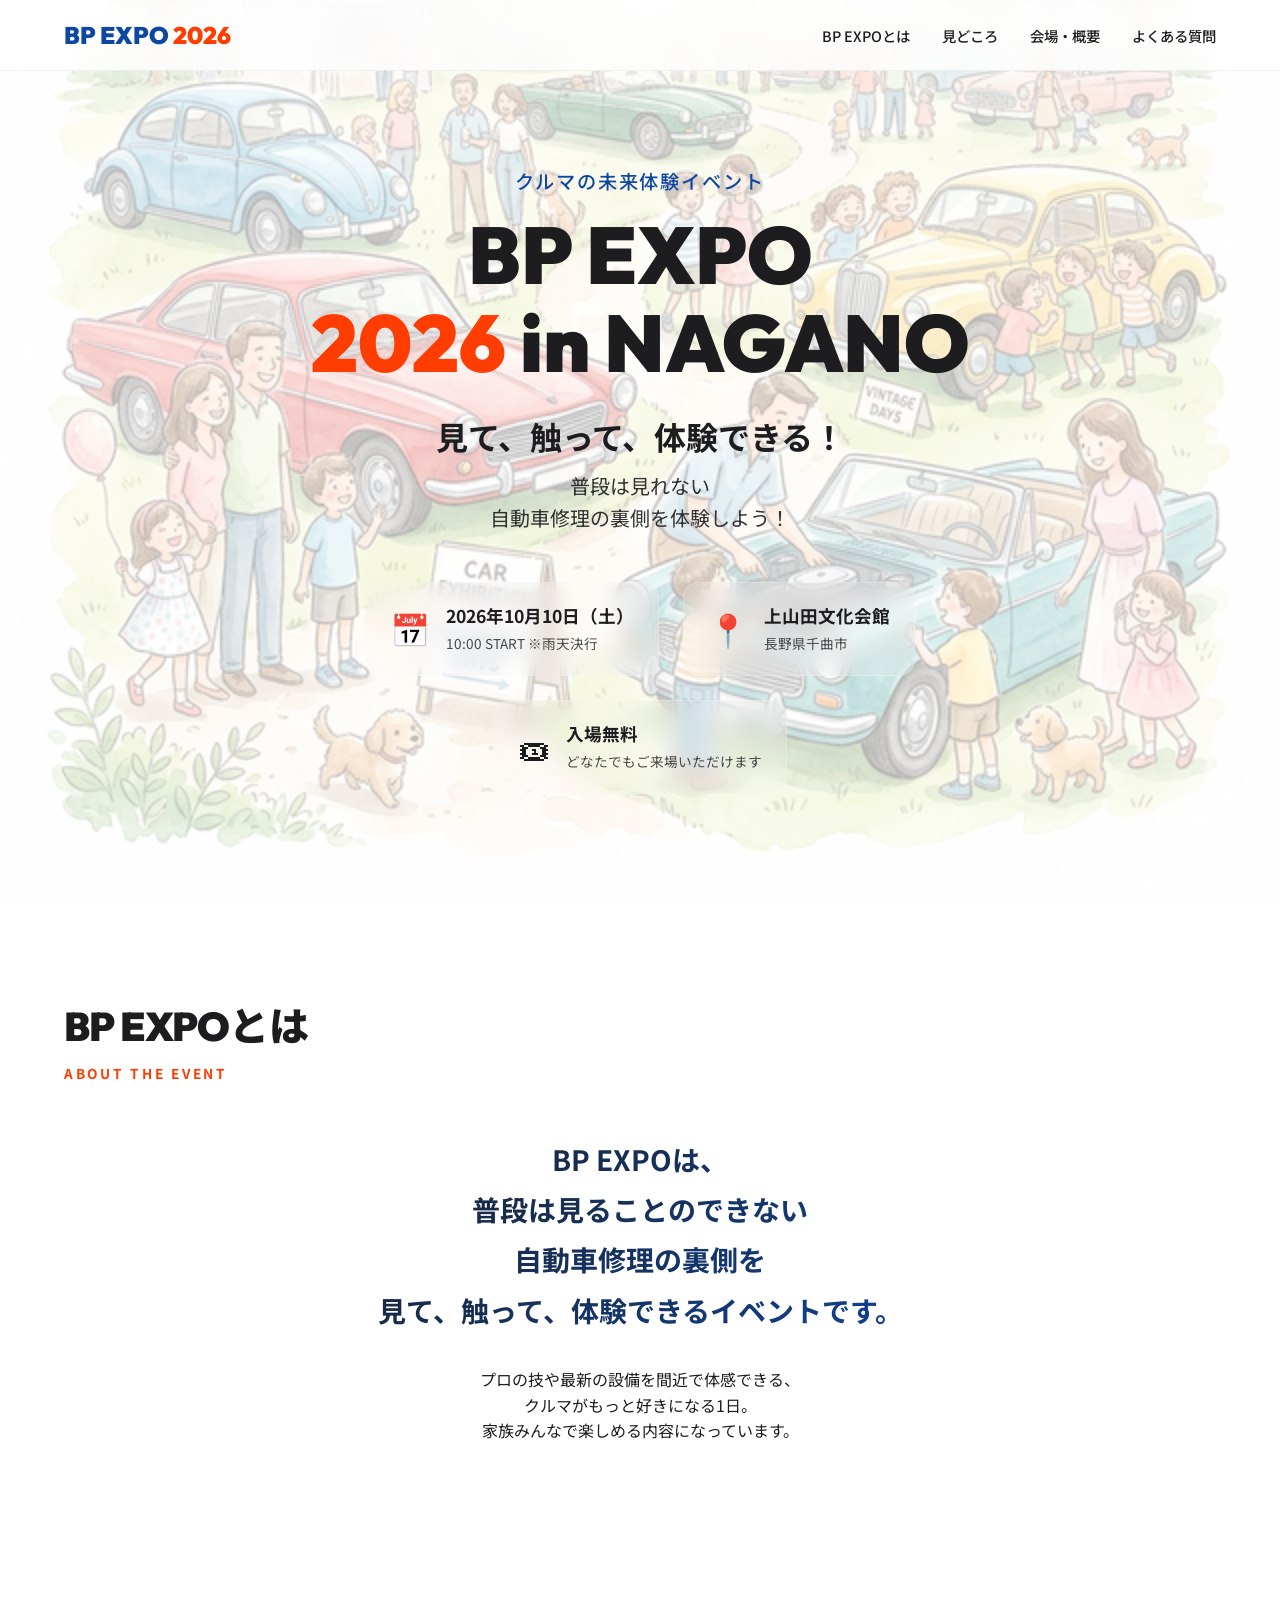
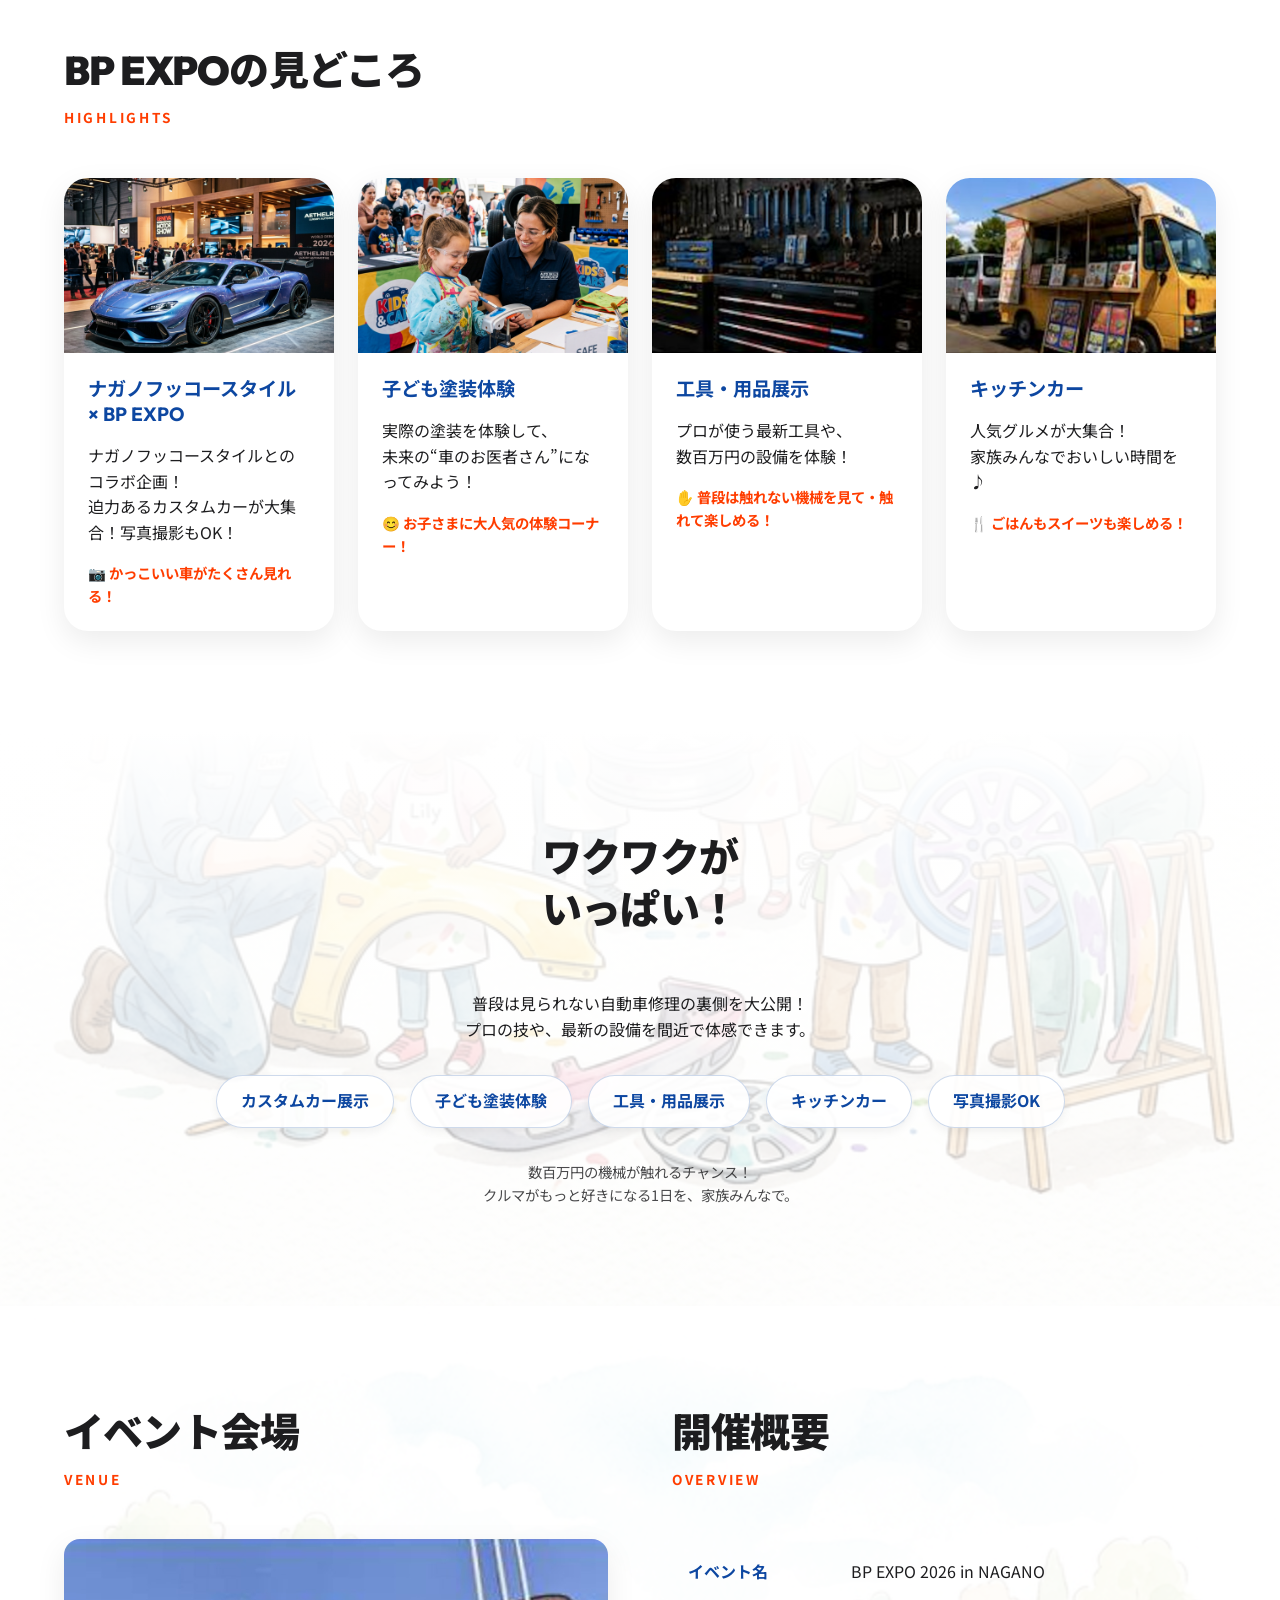
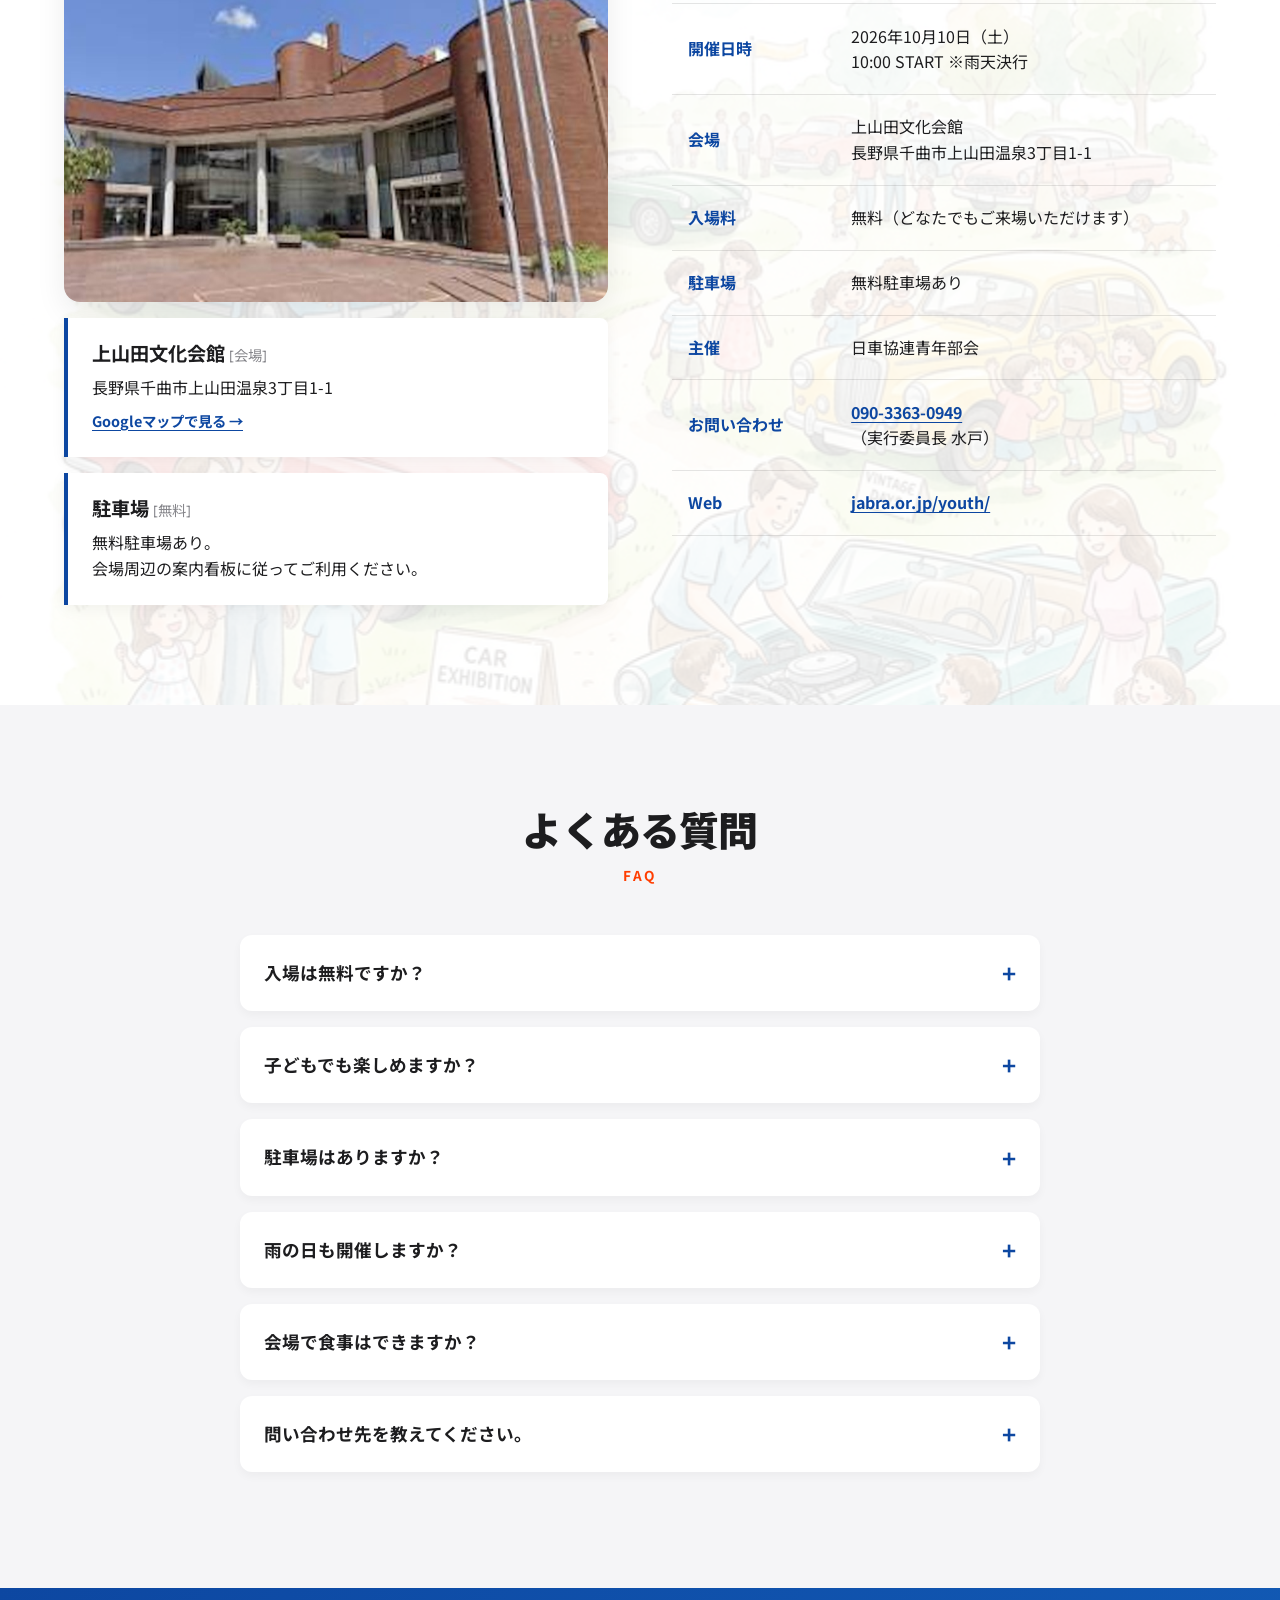
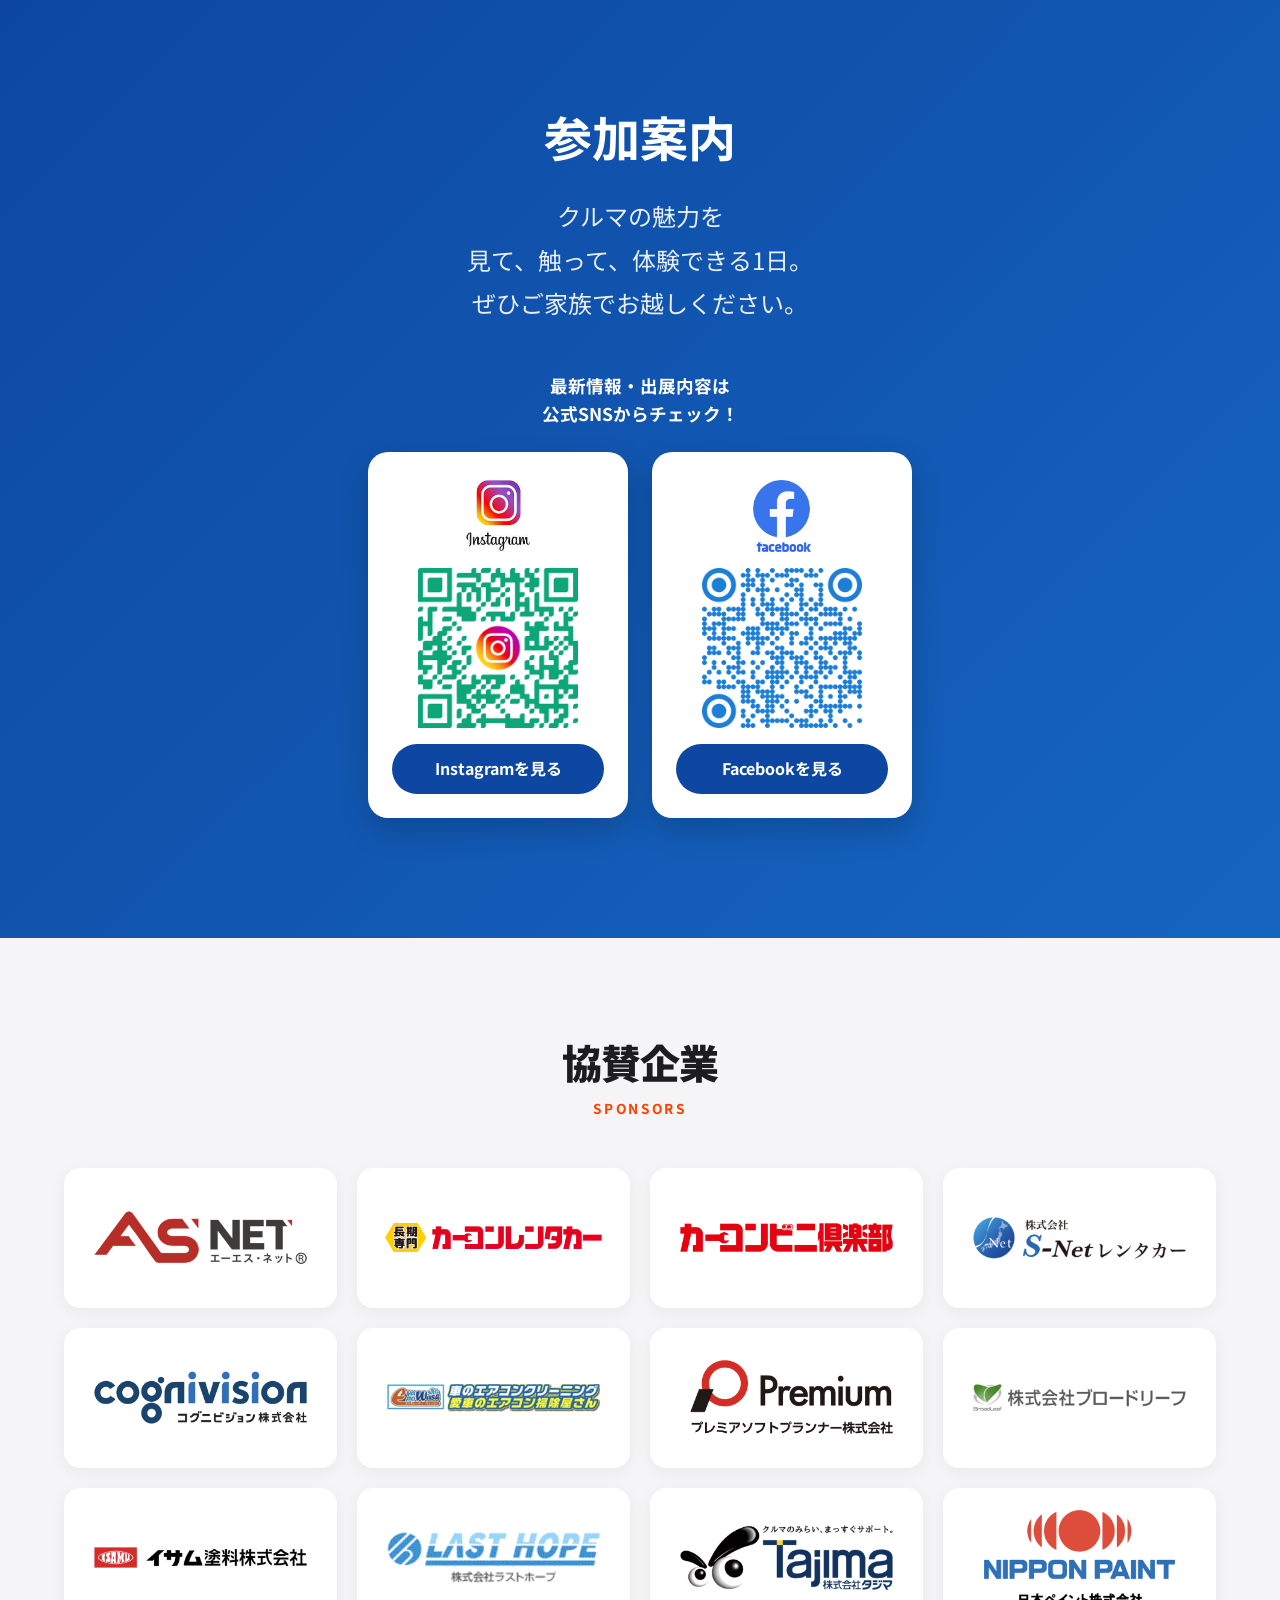
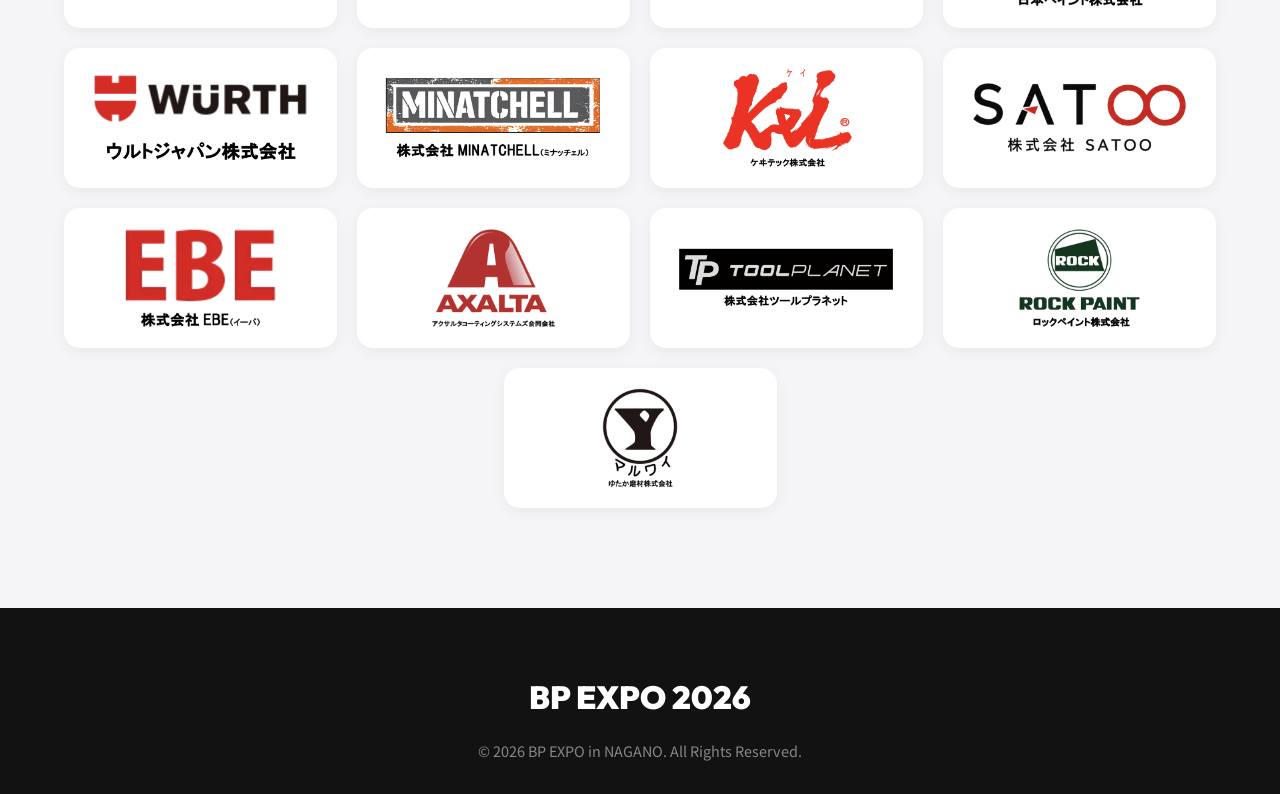
==== index.html @ e736d89e "Add files via upload" ====
<!DOCTYPE html>
<html lang="ja">

<head>
    <meta charset="UTF-8">
    <meta name="viewport" content="width=device-width, initial-scale=1.0">
    <title>BP EXPO 2026 in NAGANO | クルマの未来体験イベント</title>
    <meta name="description" content="普段は見れない自動車修理の裏側を体験しよう！カスタムカー展示、子ども塗装体験、工具・用品展示、キッチンカーなど家族みんなで楽しめるクルマの未来体験イベント。2026年10月10日（土）10:00〜 長野県千曲市・上山田文化会館にて開催（入場無料）">
    <link rel="preconnect" href="https://fonts.googleapis.com">
    <link rel="preconnect" href="https://fonts.gstatic.com" crossorigin>
    <link
        href="https://fonts.googleapis.com/css2?family=Noto+Sans+JP:wght@400;700;900&family=Outfit:wght@400;700;900&display=swap"
        rel="stylesheet">
    <link rel="stylesheet" href="style.css">
</head>

<body>

    <!-- Header Navigation -->
    <header class="header">
        <div class="logo">BP EXPO <span>2026</span></div>
        <nav class="nav">
            <a href="#about">BP EXPOとは</a>
            <a href="#highlights">見どころ</a>
            <a href="#venue">会場・概要</a>
            <a href="#faq">よくある質問</a>
        </nav>
    </header>

    <!-- Hero Section -->
    <section class="hero bg-illust-hero glass-container">
        <div class="hero-content reveal">
            <h2 class="hero-subtitle">クルマの未来体験イベント</h2>
            <h1 class="hero-title">BP EXPO <br><span class="highlight">2026</span> in NAGANO</h1>
            <p class="hero-catchphrase">見て、触って、体験できる！</p>
            <p class="hero-desc">普段は見れない<br>自動車修理の裏側を体験しよう！</p>

            <div class="hero-info-cards">
                <div class="info-card">
                    <span class="icon">📅</span>
                    <div class="info-text">
                        <strong>2026年10月10日（土）</strong>
                        <span>10:00 START ※雨天決行</span>
                    </div>
                </div>
                <div class="info-card">
                    <span class="icon">📍</span>
                    <div class="info-text">
                        <strong>上山田文化会館</strong>
                        <span>長野県千曲市</span>
                    </div>
                </div>
                <div class="info-card">
                    <span class="icon">🎟</span>
                    <div class="info-text">
                        <strong>入場無料</strong>
                        <span>どなたでもご来場いただけます</span>
                    </div>
                </div>
            </div>

        </div>
    </section>

    <!-- About Section -->
    <section id="about" class="section about-section">
        <div class="container reveal">
            <div class="section-header">
                <h2 class="section-title">BP EXPOとは</h2>
                <span class="section-subtitle">ABOUT THE EVENT</span>
            </div>
            <div class="about-content">
                <p class="lead-text">
                    BP EXPOは、<br>
                    普段は見ることのできない<br>
                    自動車修理の裏側を<br>
                    見て、触って、体験できるイベントです。
                </p>
                <p>
                    プロの技や最新の設備を間近で体感できる、<br>
                    クルマがもっと好きになる1日。<br>
                    家族みんなで楽しめる内容になっています。
                </p>
            </div>
        </div>
    </section>

    <!-- Highlights Section -->
    <section id="highlights" class="section highlights-section">
        <div class="container">
            <div class="section-header reveal">
                <h2 class="section-title">BP EXPOの見どころ</h2>
                <span class="section-subtitle">HIGHLIGHTS</span>
            </div>

            <div class="features-grid">
                <!-- Feature 1 -->
                <div class="feature-card reveal" style="transition-delay: 100ms;">
                    <div class="feature-img-wrapper">
                        <img src="custom.jpg" alt="ナガノフッコースタイル × BP EXPO" class="feature-img">
                    </div>
                    <div class="feature-text">
                        <h3>ナガノフッコースタイル × BP EXPO</h3>
                        <p>ナガノフッコースタイルとのコラボ企画！<br>迫力あるカスタムカーが大集合！写真撮影もOK！</p>
                        <p class="feature-point">📷 かっこいい車がたくさん見れる！</p>
                    </div>
                </div>

                <!-- Feature 2 -->
                <div class="feature-card reveal" style="transition-delay: 200ms;">
                    <div class="feature-img-wrapper">
                        <img src="paint.jpg" alt="子ども塗装体験" class="feature-img">
                    </div>
                    <div class="feature-text">
                        <h3>子ども塗装体験</h3>
                        <p>実際の塗装を体験して、<br>未来の“車のお医者さん”になってみよう！</p>
                        <p class="feature-point">😊 お子さまに大人気の体験コーナー！</p>
                    </div>
                </div>

                <!-- Feature 3 -->
                <div class="feature-card reveal" style="transition-delay: 300ms;">
                    <div class="feature-img-wrapper">
                        <img src="tools.jpg" alt="工具・用品展示" class="feature-img">
                    </div>
                    <div class="feature-text">
                        <h3>工具・用品展示</h3>
                        <p>プロが使う最新工具や、<br>数百万円の設備を体験！</p>
                        <p class="feature-point">✋ 普段は触れない機械を見て・触れて楽しめる！</p>
                    </div>
                </div>

                <!-- Feature 4 -->
                <div class="feature-card reveal" style="transition-delay: 400ms;">
                    <div class="feature-img-wrapper">
                        <img src="kitchen.jpg" alt="キッチンカー" class="feature-img">
                    </div>
                    <div class="feature-text">
                        <h3>キッチンカー</h3>
                        <p>人気グルメが大集合！<br>家族みんなでおいしい時間を♪</p>
                        <p class="feature-point">🍴 ごはんもスイーツも楽しめる！</p>
                    </div>
                </div>
            </div>
        </div>
    </section>

    <!-- Family Content Section -->
    <section class="section bg-illust-family">
        <div class="container reveal">
            <div class="section-header align-center">
                <h2 class="section-title">ワクワクが<br>いっぱい！</h2>
            </div>
            <div class="family-content">
                <p class="text-center mb-4">
                    普段は見られない自動車修理の裏側を大公開！<br>
                    プロの技や、最新の設備を間近で体感できます。
                </p>
                <div class="tags-container">
                    <span class="tag">カスタムカー展示</span>
                    <span class="tag">子ども塗装体験</span>
                    <span class="tag">工具・用品展示</span>
                    <span class="tag">キッチンカー</span>
                    <span class="tag">写真撮影OK</span>
                </div>
                <p class="text-center mt-4 text-sm">
                    数百万円の機械が触れるチャンス！<br>
                    クルマがもっと好きになる1日を、家族みんなで。
                </p>
            </div>
        </div>
    </section>

    <!-- Venue & Overview Section -->
    <section id="venue" class="section venue-section bg-illust-venue">
        <div class="container">
            <div class="venue-overview-wrapper">

                <div class="venue-info reveal">
                    <div class="section-header">
                        <h2 class="section-title">イベント会場</h2>
                        <span class="section-subtitle">VENUE</span>
                    </div>
                    <div class="venue-photo">
                        <img src="venue.jpg" alt="上山田文化会館">
                    </div>
                    <div class="venue-card mt-2">
                        <h4>上山田文化会館 <span>[会場]</span></h4>
                        <p>長野県千曲市上山田温泉3丁目1-1</p>
                        <a class="map-link" href="https://www.google.com/maps/search/?api=1&amp;query=%E4%B8%8A%E5%B1%B1%E7%94%B0%E6%96%87%E5%8C%96%E4%BC%9A%E9%A4%A8" target="_blank" rel="noopener noreferrer">Googleマップで見る →</a>
                    </div>
                    <div class="venue-card mt-2">
                        <h4>駐車場 <span>[無料]</span></h4>
                        <p>無料駐車場あり。<br>会場周辺の案内看板に従ってご利用ください。</p>
                    </div>
                </div>

                <div class="overview-info reveal" style="transition-delay: 200ms;">
                    <div class="section-header">
                        <h2 class="section-title">開催概要</h2>
                        <span class="section-subtitle">OVERVIEW</span>
                    </div>
                    <table class="overview-table">
                        <tbody>
                            <tr>
                                <th>イベント名</th>
                                <td>BP EXPO 2026 in NAGANO</td>
                            </tr>
                            <tr>
                                <th>開催日時</th>
                                <td>2026年10月10日（土）<br>10:00 START ※雨天決行</td>
                            </tr>
                            <tr>
                                <th>会場</th>
                                <td>上山田文化会館<br>長野県千曲市上山田温泉3丁目1-1</td>
                            </tr>
                            <tr>
                                <th>入場料</th>
                                <td>無料（どなたでもご来場いただけます）</td>
                            </tr>
                            <tr>
                                <th>駐車場</th>
                                <td>無料駐車場あり</td>
                            </tr>
                            <tr>
                                <th>主催</th>
                                <td>日車協連青年部会</td>
                            </tr>
                            <tr>
                                <th>お問い合わせ</th>
                                <td><a href="tel:09033630949">090-3363-0949</a><br>（実行委員長 水戸）</td>
                            </tr>
                            <tr>
                                <th>Web</th>
                                <td><a href="https://jabra.or.jp/youth/" target="_blank" rel="noopener noreferrer">jabra.or.jp/youth/</a></td>
                            </tr>
                        </tbody>
                    </table>
                </div>

            </div>
        </div>
    </section>

    <!-- FAQ Section -->
    <section id="faq" class="section faq-section bg-light">
        <div class="container reveal">
            <div class="section-header align-center">
                <h2 class="section-title">よくある質問</h2>
                <span class="section-subtitle">FAQ</span>
            </div>

            <div class="faq-accordion">
                <div class="faq-item">
                    <div class="faq-question">入場は無料ですか？</div>
                    <div class="faq-answer">はい。<br>どなたでも無料でご来場いただけます。</div>
                </div>
                <div class="faq-item">
                    <div class="faq-question">子どもでも楽しめますか？</div>
                    <div class="faq-answer">はい。<br>お子さまに大人気の「子ども塗装体験」など、親子で楽しめるコンテンツがあります。</div>
                </div>
                <div class="faq-item">
                    <div class="faq-question">駐車場はありますか？</div>
                    <div class="faq-answer">無料駐車場があります。<br>会場周辺の案内看板に従ってご利用ください。</div>
                </div>
                <div class="faq-item">
                    <div class="faq-question">雨の日も開催しますか？</div>
                    <div class="faq-answer">はい。雨天決行です。</div>
                </div>
                <div class="faq-item">
                    <div class="faq-question">会場で食事はできますか？</div>
                    <div class="faq-answer">キッチンカーが出店します。<br>ごはんもスイーツも楽しめます。</div>
                </div>
                <div class="faq-item">
                    <div class="faq-question">問い合わせ先を教えてください。</div>
                    <div class="faq-answer">日車協連青年部会<br>090-3363-0949（実行委員長 水戸）</div>
                </div>
            </div>
        </div>
    </section>

    <!-- CTA Section -->
    <section id="register" class="section cta-section">
        <div class="container reveal align-center">
            <h2 class="cta-title">参加案内</h2>
            <p class="cta-desc">
                クルマの魅力を<br>
                見て、触って、体験できる1日。<br>
                ぜひご家族でお越しください。
            </p>
            <p class="cta-note">最新情報・出展内容は<br>公式SNSからチェック！</p>
            <div class="sns-grid">
                <a class="sns-card" href="https://www.instagram.com/nissyakyoseinenbu/" target="_blank" rel="noopener noreferrer">
                    <img src="sns_instagram_logo.png" alt="Instagram" class="sns-logo">
                    <img src="sns_instagram_qr.png" alt="Instagram QRコード" class="sns-qr">
                    <span class="sns-btn">Instagramを見る</span>
                </a>
                <a class="sns-card" href="https://www.facebook.com/jabra.yg2015" target="_blank" rel="noopener noreferrer">
                    <img src="sns_facebook_logo.png" alt="Facebook" class="sns-logo">
                    <img src="sns_facebook_qr.png" alt="Facebook QRコード" class="sns-qr">
                    <span class="sns-btn">Facebookを見る</span>
                </a>
            </div>
        </div>
    </section>

    <!-- Sponsors Section -->
    <section id="sponsors" class="section sponsors-section">
        <div class="container reveal align-center">
            <div class="section-header">
                <h2 class="section-title">協賛企業</h2>
                <p class="section-subtitle">SPONSORS</p>
            </div>
            <ul class="sponsor-grid">
                <li class="sponsor-card">
                    <img src="sponsor_asnet.png" alt="エーエス・ネット" class="sponsor-logo" loading="lazy">
                </li>
                <li class="sponsor-card">
                    <img src="sponsor_carcon-rentacar.png" alt="カーコンレンタカー" class="sponsor-logo" loading="lazy">
                </li>
                <li class="sponsor-card">
                    <img src="sponsor_carcon-club.png" alt="カーコンビニ倶楽部" class="sponsor-logo" loading="lazy">
                </li>
                <li class="sponsor-card">
                    <img src="sponsor_snet-rentacar.png" alt="株式会社S-Netレンタカー" class="sponsor-logo" loading="lazy">
                </li>
                <li class="sponsor-card">
                    <img src="sponsor_cognivision.png" alt="コグニビジョン株式会社" class="sponsor-logo" loading="lazy">
                </li>
                <li class="sponsor-card">
                    <img src="sponsor_evapowash.png" alt="エバポレーター ウォッシュ" class="sponsor-logo" loading="lazy">
                </li>
                <li class="sponsor-card">
                    <img src="sponsor_premium.png" alt="プレミアソフトプランナー株式会社" class="sponsor-logo" loading="lazy">
                </li>
                <li class="sponsor-card">
                    <img src="sponsor_broadleaf.png" alt="株式会社ブロードリーフ" class="sponsor-logo" loading="lazy">
                </li>
                <li class="sponsor-card">
                    <img src="sponsor_isamu.png" alt="イサム塗料株式会社" class="sponsor-logo" loading="lazy">
                </li>
                <li class="sponsor-card">
                    <img src="sponsor_lasthope.png" alt="株式会社ラストホープ" class="sponsor-logo" loading="lazy">
                </li>
                <li class="sponsor-card">
                    <img src="sponsor_tajima.png" alt="株式会社タジマ" class="sponsor-logo" loading="lazy">
                </li>
                <li class="sponsor-card">
                    <img src="sponsor_nipponpaint.png" alt="日本ペイント株式会社" class="sponsor-logo" loading="lazy">
                </li>
                <li class="sponsor-card">
                    <img src="sponsor_wurth.png" alt="ウルトジャパン株式会社" class="sponsor-logo" loading="lazy">
                </li>
                <li class="sponsor-card">
                    <img src="sponsor_minatchell.png" alt="株式会社MINATCHELL" class="sponsor-logo" loading="lazy">
                </li>
                <li class="sponsor-card">
                    <img src="sponsor_keitec.png" alt="ケヰテック株式会社" class="sponsor-logo" loading="lazy">
                </li>
                <li class="sponsor-card">
                    <img src="sponsor_satoo.png" alt="株式会社SATOO" class="sponsor-logo" loading="lazy">
                </li>
                <li class="sponsor-card">
                    <img src="sponsor_ebe.png" alt="株式会社EBE" class="sponsor-logo" loading="lazy">
                </li>
                <li class="sponsor-card">
                    <img src="sponsor_axalta.png" alt="アクサルタコーティングシステムズ合同会社" class="sponsor-logo" loading="lazy">
                </li>
                <li class="sponsor-card">
                    <img src="sponsor_toolplanet.png" alt="株式会社ツールプラネット" class="sponsor-logo" loading="lazy">
                </li>
                <li class="sponsor-card">
                    <img src="sponsor_rockpaint.png" alt="ロックペイント株式会社" class="sponsor-logo" loading="lazy">
                </li>
                <li class="sponsor-card">
                    <img src="sponsor_yutaka.png" alt="ゆたか磨材株式会社" class="sponsor-logo" loading="lazy">
                </li>
            </ul>
        </div>
    </section>

    <footer class="footer">
        <div class="container align-center">
            <div class="footer-logo">BP EXPO 2026</div>
            <p class="copyright">&copy; 2026 BP EXPO in NAGANO. All Rights Reserved.</p>
        </div>
    </footer>

    <script>
        // Intersection Observer for scroll animations
        document.addEventListener("DOMContentLoaded", () => {
            const observerOptions = {
                threshold: 0.1,
                rootMargin: "0px 0px -50px 0px"
            };

            const observer = new IntersectionObserver((entries) => {
                entries.forEach(entry => {
                    if (entry.isIntersecting) {
                        entry.target.classList.add('visible');
                        observer.unobserve(entry.target);
                    }
                });
            }, observerOptions);

            document.querySelectorAll('.reveal').forEach(el => {
                observer.observe(el);
            });

            // Smooth scroll for anchor links
            document.querySelectorAll('a[href^="#"]').forEach(anchor => {
                anchor.addEventListener('click', function (e) {
                    e.preventDefault();
                    document.querySelector(this.getAttribute('href')).scrollIntoView({
                        behavior: 'smooth'
                    });
                });
            });

            // Fast FAQ interaction
            const faqItems = document.querySelectorAll('.faq-item');
            faqItems.forEach(item => {
                item.addEventListener('click', () => {
                    item.classList.toggle('active');
                });
            });
        });
    </script>
</body>

</html>
---- style.css ----
/* --- Reset & Base --- */
:root {
    --primary-color: #0d47a1;
    --accent-color: #ff3d00;
    --text-main: #1d1d1f;
    --text-light: #86868b;
    --bg-main: #ffffff;
    --bg-light: #f5f5f7;
    --bg-dark: #121212;
    --font-sans: 'Noto Sans JP', sans-serif;
    --font-heading: 'Outfit', 'Noto Sans JP', sans-serif;
}

* {
    margin: 0;
    padding: 0;
    box-sizing: border-box;
}

html {
    scroll-behavior: smooth;
}

body {
    font-family: var(--font-sans);
    color: var(--text-main);
    background-color: var(--bg-main);
    line-height: 1.6;
    overflow-x: hidden;
}

img {
    max-width: 100%;
    height: auto;
    display: block;
}

/* --- Layout & Utilities --- */
.container {
    max-width: 1200px;
    margin: 0 auto;
    padding: 0 24px;
}

.section {
    padding: 100px 0;
}

.text-center {
    text-align: center;
}

.align-center {
    display: flex;
    flex-direction: column;
    align-items: center;
    text-align: center;
}

.mb-4 {
    margin-bottom: 2rem;
}

.mt-4 {
    margin-top: 2rem;
}

.mt-2 {
    margin-top: 1rem;
}

.text-white {
    color: #fff;
}

.bg-light {
    background-color: var(--bg-light);
}

.text-sm {
    font-size: 0.9rem;
    opacity: 0.8;
}

/* --- Headers & Typography --- */
h1,
h2,
h3,
h4 {
    font-family: var(--font-heading);
    font-weight: 700;
    line-height: 1.3;
}

.section-header {
    margin-bottom: 3rem;
    position: relative;
}

.section-title {
    font-size: 2.5rem;
    font-weight: 900;
    margin-bottom: 0.5rem;
    letter-spacing: -0.02em;
}

.section-subtitle {
    font-size: 0.85rem;
    font-weight: 700;
    color: var(--accent-color);
    letter-spacing: 0.2em;
    text-transform: uppercase;
}

/* --- Navigation --- */
.header {
    position: fixed;
    top: 0;
    left: 0;
    right: 0;
    display: flex;
    justify-content: space-between;
    align-items: center;
    padding: 1rem 5%;
    background: rgba(255, 255, 255, 0.8);
    backdrop-filter: blur(12px);
    -webkit-backdrop-filter: blur(12px);
    z-index: 1000;
    border-bottom: 1px solid rgba(0, 0, 0, 0.05);
}

.logo {
    font-family: var(--font-heading);
    font-size: 1.5rem;
    font-weight: 900;
    color: var(--primary-color);
}

.logo span {
    color: var(--accent-color);
}

.nav {
    display: flex;
    gap: 2rem;
    align-items: center;
}

.nav a {
    text-decoration: none;
    color: var(--text-main);
    font-weight: 500;
    font-size: 0.9rem;
    transition: color 0.3s;
}

.nav a:hover {
    color: var(--accent-color);
}

/* Buttons */
.btn-primary-sm {
    background-color: var(--primary-color);
    color: #fff !important;
    padding: 0.5rem 1.2rem;
    border-radius: 50px;
    font-weight: 700;
    transition: transform 0.3s, box-shadow 0.3s !important;
}

.btn-primary-sm:hover {
    transform: translateY(-2px);
    box-shadow: 0 4px 12px rgba(13, 71, 161, 0.3);
}

.btn-cta {
    display: inline-block;
    background: linear-gradient(135deg, var(--primary-color), #2196f3);
    color: #fff !important;
    padding: 1.2rem 3rem;
    border-radius: 50px;
    font-size: 1.1rem;
    font-weight: 700;
    text-decoration: none;
    transition: all 0.3s ease;
    border: none;
    cursor: pointer;
    margin-top: 2rem;
}

.btn-cta.large {
    font-size: 1.3rem;
    padding: 1.5rem 4rem;
}

.glow-effect {
    position: relative;
    z-index: 1;
}

.glow-effect::before {
    content: '';
    position: absolute;
    top: 0;
    left: 0;
    right: 0;
    bottom: 0;
    border-radius: 50px;
    background: inherit;
    z-index: -1;
    filter: blur(15px);
    opacity: 0.6;
    transition: opacity 0.3s;
}

.glow-effect:hover::before {
    opacity: 0.9;
}

.glow-effect:hover {
    transform: translateY(-3px);
}

/* --- Hero Section --- */
.hero {
    position: relative;
    min-height: 100vh;
    display: flex;
    align-items: center;
    justify-content: center;
    padding-top: 80px;
    /* Offset for header */
}

.bg-illust-hero {
    position: relative;
    background-image: url('bg_illust_1.png');
    background-size: cover;
    background-position: center bottom;
    background-repeat: no-repeat;
}

.bg-illust-hero::after {
    content: '';
    position: absolute;
    top: 0;
    left: 0;
    width: 100%;
    height: 100%;
    background: rgba(255, 255, 255, 0.65);
    z-index: 0;
}

.hero>div {
    position: relative;
    z-index: 1;
}

.hero-content {
    text-align: center;
    color: var(--text-main);
    max-width: 900px;
    padding: 0 20px;
}

.hero-subtitle {
    font-size: 1.2rem;
    font-weight: 500;
    letter-spacing: 0.1em;
    margin-bottom: 1rem;
    color: var(--primary-color);
}

.hero-title {
    font-size: 5rem;
    font-weight: 900;
    line-height: 1.1;
    margin-bottom: 1.5rem;
    text-shadow: none;
}

.hero-title .highlight {
    color: var(--accent-color);
    -webkit-text-stroke: 0;
}

.hero-catchphrase {
    font-size: 2rem;
    font-weight: 700;
    margin-bottom: 0.5rem;
}

.hero-desc {
    font-size: 1.25rem;
    margin-bottom: 3rem;
    opacity: 0.9;
}

.hero-info-cards {
    display: flex;
    justify-content: center;
    gap: 1.5rem;
    flex-wrap: wrap;
    margin-bottom: 1rem;
}

.info-card {
    background: rgba(255, 255, 255, 0.1);
    backdrop-filter: blur(10px);
    -webkit-backdrop-filter: blur(10px);
    border: 1px solid rgba(255, 255, 255, 0.2);
    border-radius: 16px;
    padding: 1.2rem 1.5rem;
    display: flex;
    align-items: center;
    gap: 1rem;
    text-align: left;
    min-width: 220px;
    transition: transform 0.3s;
}

.info-card:hover {
    transform: translateY(-5px);
    background: rgba(255, 255, 255, 0.15);
}

.info-card .icon {
    font-size: 2rem;
}

.info-text strong {
    display: block;
    font-size: 1.1rem;
}

.info-text span {
    font-size: 0.85rem;
    opacity: 0.8;
}


/* --- About Section --- */
.about-content {
    text-align: center;
    max-width: 800px;
    margin: 0 auto;
}

.lead-text {
    font-size: 1.75rem;
    font-weight: 700;
    line-height: 1.8;
    margin-bottom: 2rem;
    background: linear-gradient(135deg, var(--text-main), var(--primary-color));
    -webkit-background-clip: text;
    -webkit-text-fill-color: transparent;
}


/* --- Highlights Section --- */
.features-grid {
    display: grid;
    grid-template-columns: repeat(auto-fit, minmax(240px, 1fr));
    gap: 1.5rem;
}

.feature-card {
    background: #fff;
    border-radius: 24px;
    overflow: hidden;
    box-shadow: 0 10px 30px rgba(0, 0, 0, 0.08);
    transition: transform 0.4s cubic-bezier(0.165, 0.84, 0.44, 1), box-shadow 0.4s;
}

.feature-card:hover {
    transform: translateY(-10px);
    box-shadow: 0 20px 40px rgba(0, 0, 0, 0.12);
}

.feature-img-wrapper {
    position: relative;
    padding-top: 65%;
    overflow: hidden;
}

.feature-img {
    position: absolute;
    top: 0;
    left: 0;
    width: 100%;
    height: 100%;
    object-fit: cover;
    transition: transform 0.5s ease;
}

.feature-card:hover .feature-img {
    transform: scale(1.05);
}

.feature-text {
    padding: 2rem;
}

.feature-text h3 {
    font-size: 1.4rem;
    margin-bottom: 1rem;
    color: var(--primary-color);
}

/* --- Family Section --- */
.bg-illust-family {
    position: relative;
    background-image: url('bg_illust_2.png');
    background-size: cover;
    background-position: center bottom;
    background-repeat: no-repeat;
    background-color: #fff;
    overflow: hidden;
}

.bg-illust-family::after {
    content: '';
    position: absolute;
    top: 0;
    left: 0;
    width: 100%;
    height: 100%;
    background: linear-gradient(to bottom, rgba(255, 255, 255, 1), rgba(255, 255, 255, 0.6));
    z-index: 0;
}

.bg-illust-family>div {
    position: relative;
    z-index: 1;
}

.tags-container {
    display: flex;
    flex-wrap: wrap;
    justify-content: center;
    gap: 1rem;
    margin: 2rem 0;
}

.tag {
    background: rgba(255, 255, 255, 0.9);
    color: var(--primary-color);
    padding: 0.8rem 1.5rem;
    border-radius: 50px;
    font-weight: 700;
    border: 1px solid rgba(13, 71, 161, 0.2);
    box-shadow: 0 4px 10px rgba(0, 0, 0, 0.05);
}

.bg-illust-venue {
    position: relative;
    background-image: url('bg_illust_1.png');
    background-size: cover;
    background-position: center top;
    background-repeat: no-repeat;
    background-color: #fff;
}

.bg-illust-venue::after {
    content: '';
    position: absolute;
    top: 0;
    left: 0;
    width: 100%;
    height: 100%;
    background: rgba(255, 255, 255, 0.85);
    z-index: 0;
}

.bg-illust-venue>div {
    position: relative;
    z-index: 1;
}

/* --- Venue & Overview --- */
.venue-overview-wrapper {
    display: grid;
    grid-template-columns: 1fr 1fr;
    gap: 4rem;
}

@media (max-width: 900px) {
    .venue-overview-wrapper {
        grid-template-columns: 1fr;
        gap: 3rem;
    }
}

.venue-card {
    background: #fff;
    padding: 1.5rem;
    border-left: 4px solid var(--primary-color);
    border-radius: 0 8px 8px 0;
    box-shadow: 0 4px 15px rgba(0, 0, 0, 0.05);
}

.venue-card h4 {
    font-size: 1.2rem;
    margin-bottom: 0.5rem;
}

.venue-card h4 span {
    font-size: 0.9rem;
    color: var(--text-light);
    font-weight: 400;
}

.overview-table {
    width: 100%;
    border-collapse: separate;
    border-spacing: 0;
}

.overview-table th,
.overview-table td {
    padding: 1.2rem 1rem;
    border-bottom: 1px solid rgba(0, 0, 0, 0.1);
    text-align: left;
}

.overview-table th {
    width: 30%;
    font-weight: 700;
    color: var(--primary-color);
}

/* --- FAQ --- */
.faq-accordion {
    max-width: 800px;
    margin: 0 auto;
}

.faq-item {
    background: #fff;
    border-radius: 12px;
    margin-bottom: 1rem;
    box-shadow: 0 4px 10px rgba(0, 0, 0, 0.04);
    overflow: hidden;
    cursor: pointer;
    transition: transform 0.2s;
}

.faq-item:hover {
    transform: translateY(-2px);
}

.faq-question {
    padding: 1.5rem;
    font-weight: 700;
    font-size: 1.1rem;
    position: relative;
    padding-right: 3rem;
}

.faq-question::after {
    content: '+';
    position: absolute;
    right: 1.5rem;
    top: 50%;
    transform: translateY(-50%);
    font-size: 1.5rem;
    color: var(--primary-color);
    transition: transform 0.3s;
}

.faq-answer {
    padding: 0 1.5rem;
    max-height: 0;
    opacity: 0;
    overflow: hidden;
    transition: all 0.3s ease;
    color: var(--text-light);
}

.faq-item.active .faq-answer {
    padding-bottom: 1.5rem;
    max-height: 200px;
    opacity: 1;
}

.faq-item.active .faq-question::after {
    transform: translateY(-50%) rotate(45deg);
}


/* --- CTA Section --- */
.cta-section {
    background: linear-gradient(135deg, var(--primary-color), #1565c0);
    color: #fff;
    padding: 120px 0;
}

.cta-title {
    font-size: 3rem;
    margin-bottom: 1.5rem;
}

.cta-desc {
    font-size: 1.5rem;
    line-height: 1.8;
    margin-bottom: 3rem;
    opacity: 0.9;
}

.cta-section .btn-cta {
    background: #fff;
    color: var(--primary-color) !important;
}

.cta-section .btn-cta::before {
    background: rgba(255, 255, 255, 0.5);
}

/* --- Footer --- */
.footer {
    background-color: var(--bg-dark);
    color: #fff;
    padding: 4rem 0 2rem;
}

.footer-logo {
    font-family: var(--font-heading);
    font-size: 2rem;
    font-weight: 900;
    margin-bottom: 1rem;
}

.copyright {
    color: var(--text-light);
    font-size: 0.9rem;
}


/* --- Sponsors Section --- */
.sponsors-section {
    background-color: var(--bg-light);
    padding: 100px 0;
}

.sponsor-grid {
    list-style: none;
    display: flex;
    flex-wrap: wrap;
    justify-content: center;
    gap: 20px;
}

.sponsor-card {
    flex: 0 0 calc((100% - 60px) / 4);
    background: #fff;
    border-radius: 16px;
    height: 140px;
    padding: 20px 28px;
    display: flex;
    align-items: center;
    justify-content: center;
    box-shadow: 0 4px 16px rgba(0, 0, 0, 0.05);
    transition: transform 0.3s ease, box-shadow 0.3s ease;
}

.sponsor-card:hover {
    transform: translateY(-4px);
    box-shadow: 0 10px 24px rgba(0, 0, 0, 0.1);
}

.sponsor-logo {
    max-width: 100%;
    max-height: 100%;
    object-fit: contain;
}

@media (max-width: 900px) {
    .sponsor-card {
        flex-basis: calc((100% - 20px) / 2);
    }
}

@media (max-width: 480px) {
    .sponsors-section {
        padding: 72px 0;
    }

    .sponsor-grid {
        gap: 12px;
    }

    .sponsor-card {
        flex-basis: calc((100% - 12px) / 2);
        height: 96px;
        padding: 12px 14px;
        border-radius: 12px;
    }
}



/* --- Flyer content additions --- */
.feature-text h3 {
    font-size: 1.2rem;
}

.feature-text {
    padding: 1.5rem;
}

.feature-point {
    margin-top: 1rem;
    font-size: 0.9rem;
    font-weight: 700;
    color: var(--accent-color);
}

.venue-photo {
    border-radius: 16px;
    overflow: hidden;
    box-shadow: 0 10px 30px rgba(0, 0, 0, 0.08);
}

.venue-photo img {
    width: 100%;
    aspect-ratio: 3 / 2;
    object-fit: cover;
    display: block;
}

.map-link,
.overview-table a {
    color: var(--primary-color);
    font-weight: 700;
    text-decoration: underline;
    text-underline-offset: 3px;
}

.map-link {
    display: inline-block;
    margin-top: 0.5rem;
    font-size: 0.9rem;
}

.cta-note {
    font-size: 1.1rem;
    font-weight: 700;
    margin-bottom: 1.5rem;
}

.sns-grid {
    display: flex;
    justify-content: center;
    flex-wrap: wrap;
    gap: 24px;
}

.sns-card {
    width: 260px;
    background: #fff;
    color: var(--text-main);
    border-radius: 20px;
    padding: 28px 24px 24px;
    display: flex;
    flex-direction: column;
    align-items: center;
    gap: 16px;
    text-decoration: none;
    box-shadow: 0 12px 30px rgba(0, 0, 0, 0.18);
    transition: transform 0.3s ease;
}

.sns-card:hover {
    transform: translateY(-6px);
}

.sns-logo {
    height: 72px;
    width: auto;
}

.sns-qr {
    width: 160px;
    height: 160px;
}

.sns-btn {
    display: block;
    width: 100%;
    padding: 12px 0;
    border-radius: 50px;
    background: var(--primary-color);
    color: #fff;
    font-weight: 700;
}

@media (max-width: 600px) {
    .sns-grid {
        gap: 12px;
    }

    .sns-card {
        width: calc(50% - 6px);
        padding: 20px 12px 16px;
        gap: 12px;
    }

    .sns-logo {
        height: 52px;
    }

    .sns-qr {
        width: 110px;
        height: 110px;
    }

    .sns-btn {
        font-size: 0.8rem;
        padding: 10px 0;
    }
}

/* --- Animations (Reveal on Scroll) --- */
.reveal {
    opacity: 0;
    transform: translateY(40px);
    transition: all 0.8s cubic-bezier(0.5, 0, 0, 1);
}

.reveal.visible {
    opacity: 1;
    transform: translateY(0);
}

/* --- Mobile Adjustments --- */
@media (max-width: 768px) {
    .nav {
        display: none;
    }

    /* Simplified for mobile, ideally replace with hamburger menu */

    .hero-title {
        font-size: 3rem;
    }

    .hero-catchphrase {
        font-size: 1.5rem;
    }

    .info-card {
        width: 100%;
        margin-bottom: 0.5rem;
    }

    .section-title {
        font-size: 2rem;
    }

    .lead-text {
        font-size: 1.2rem;
    }

    .cta-title {
        font-size: 2.2rem;
    }

    .cta-desc {
        font-size: 1.2rem;
    }
}
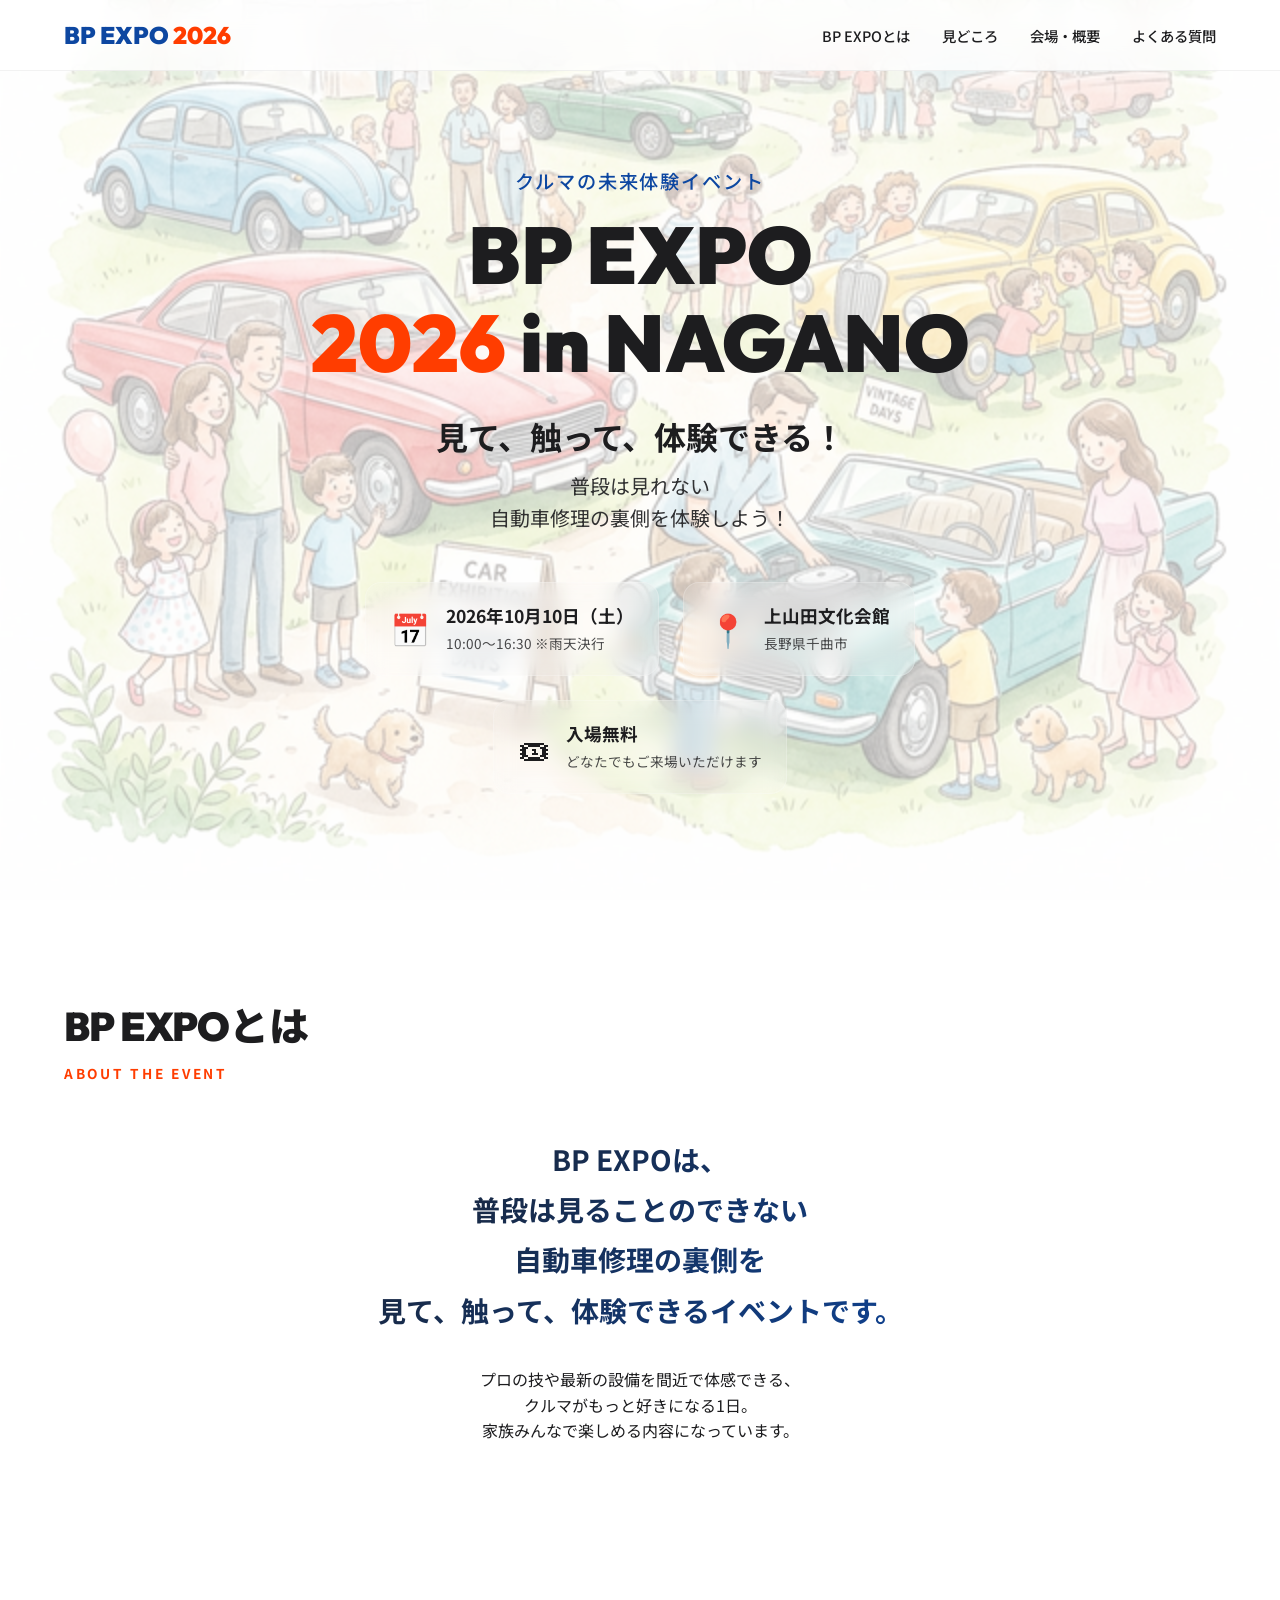
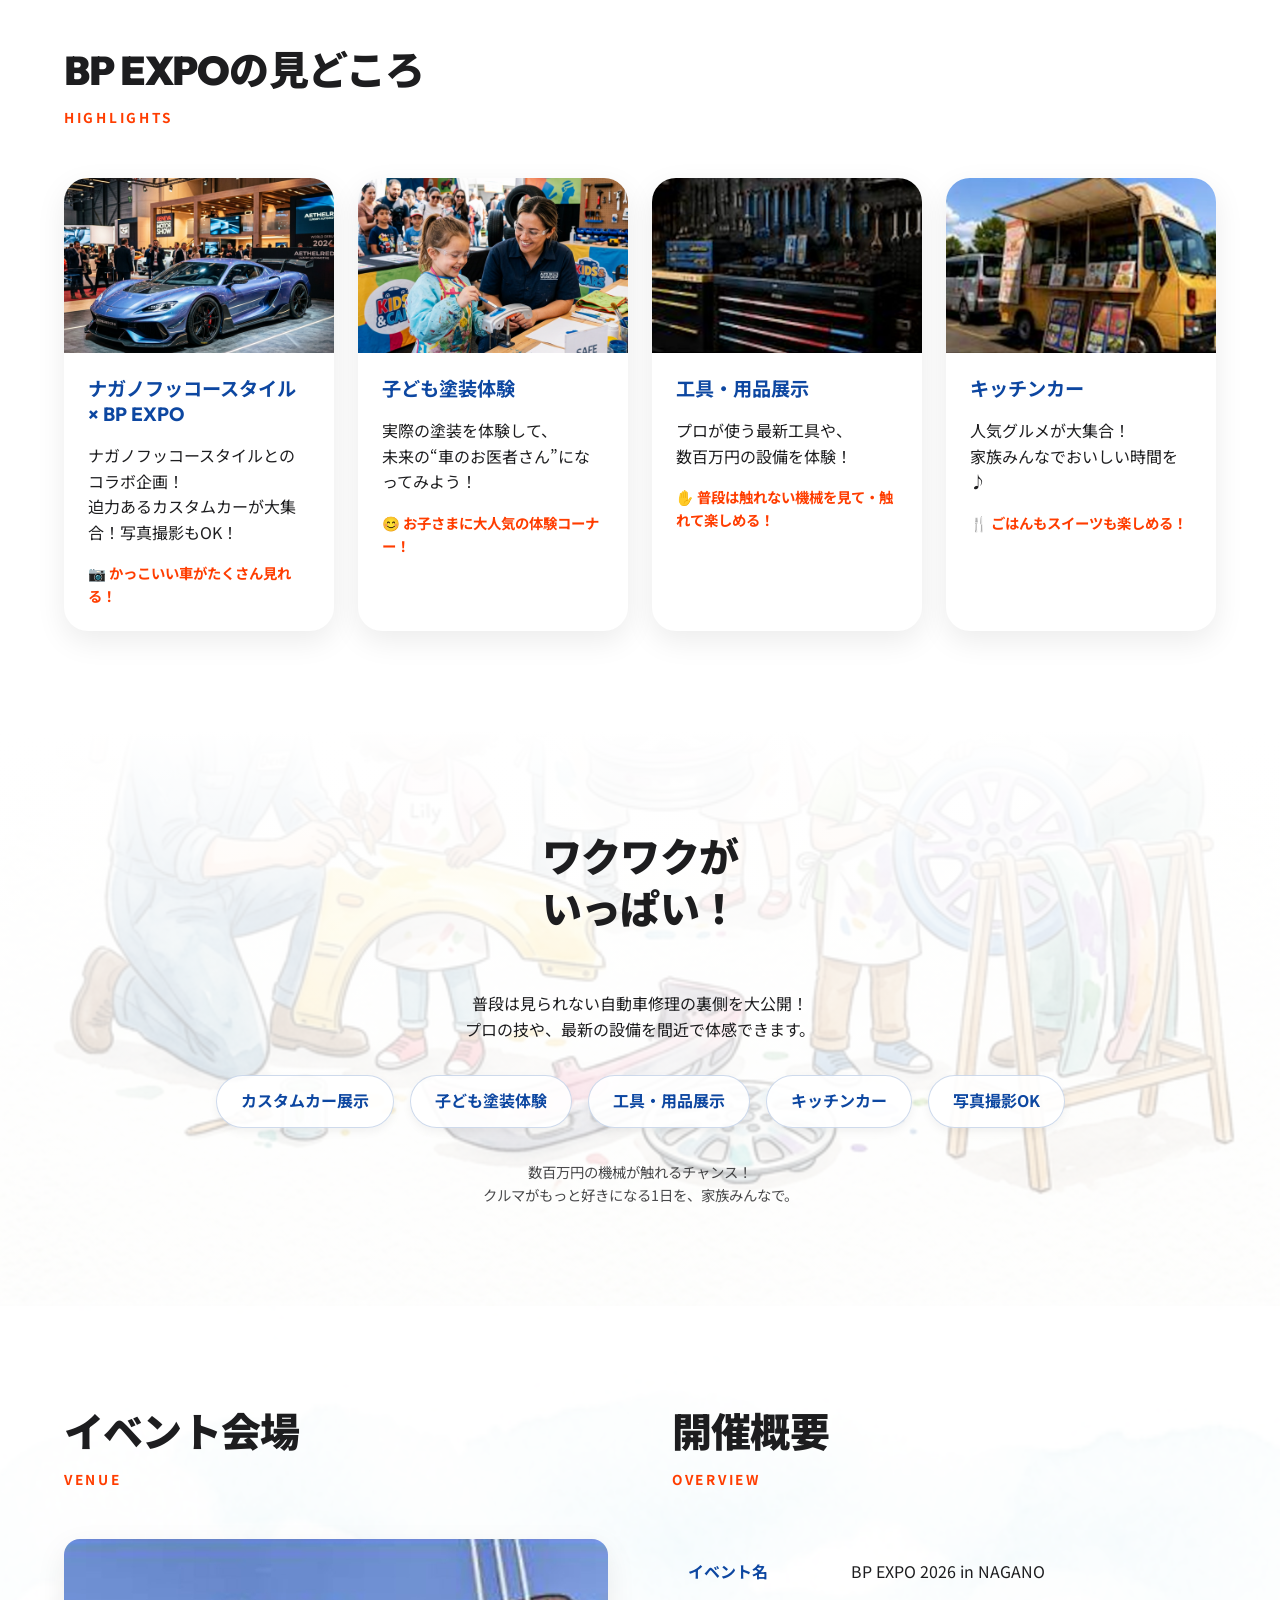
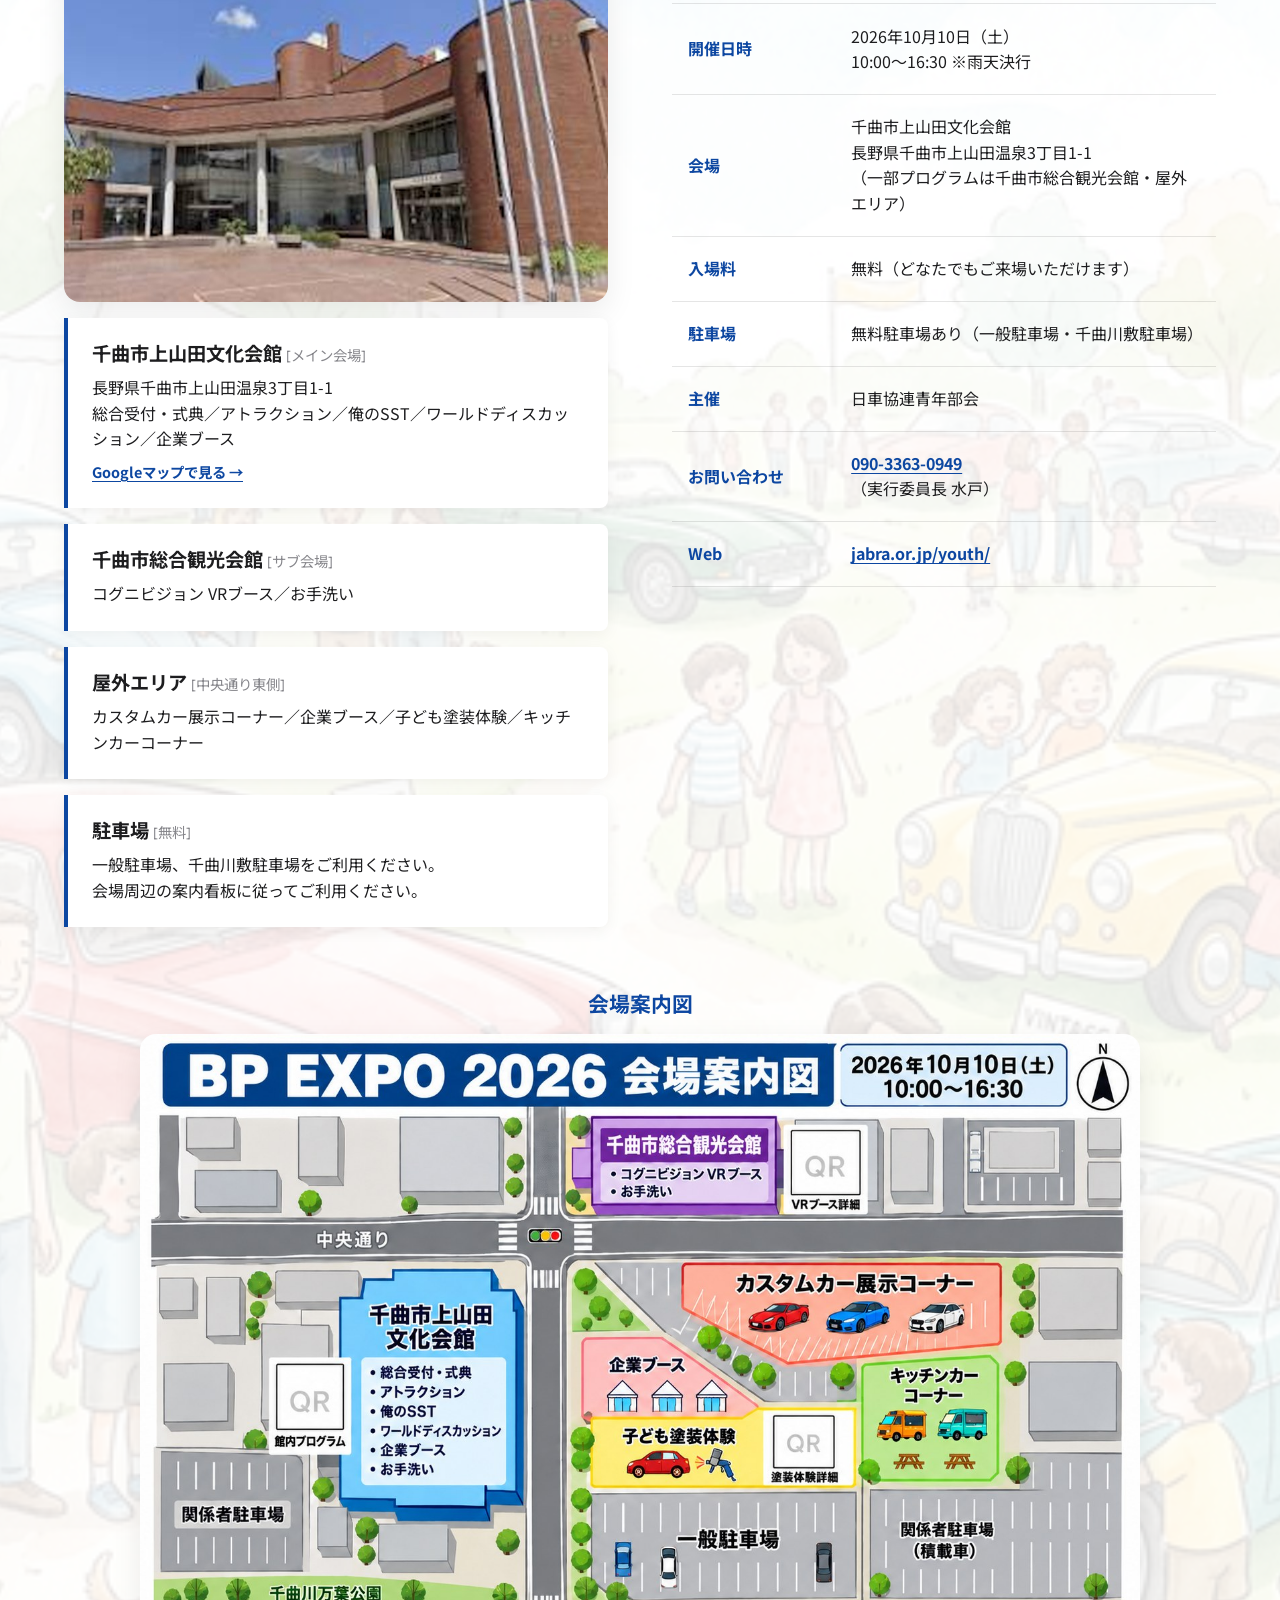
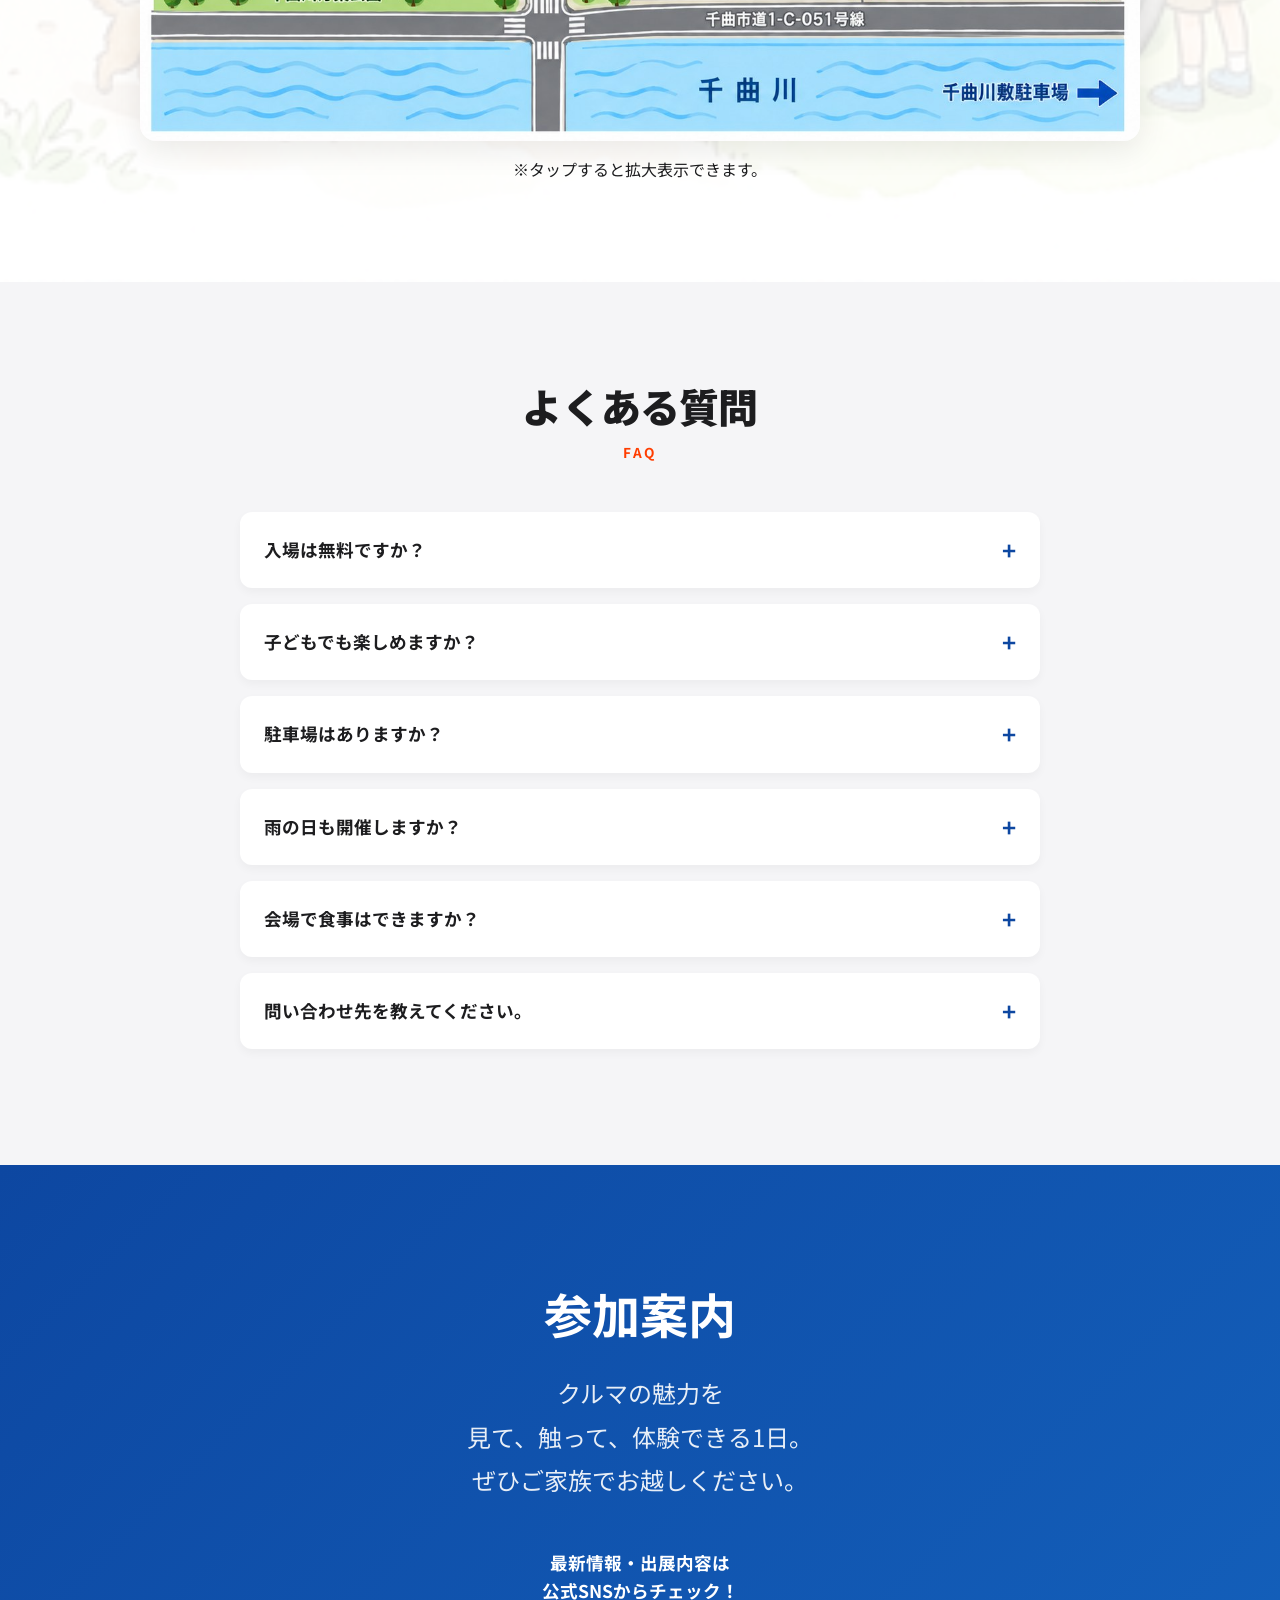
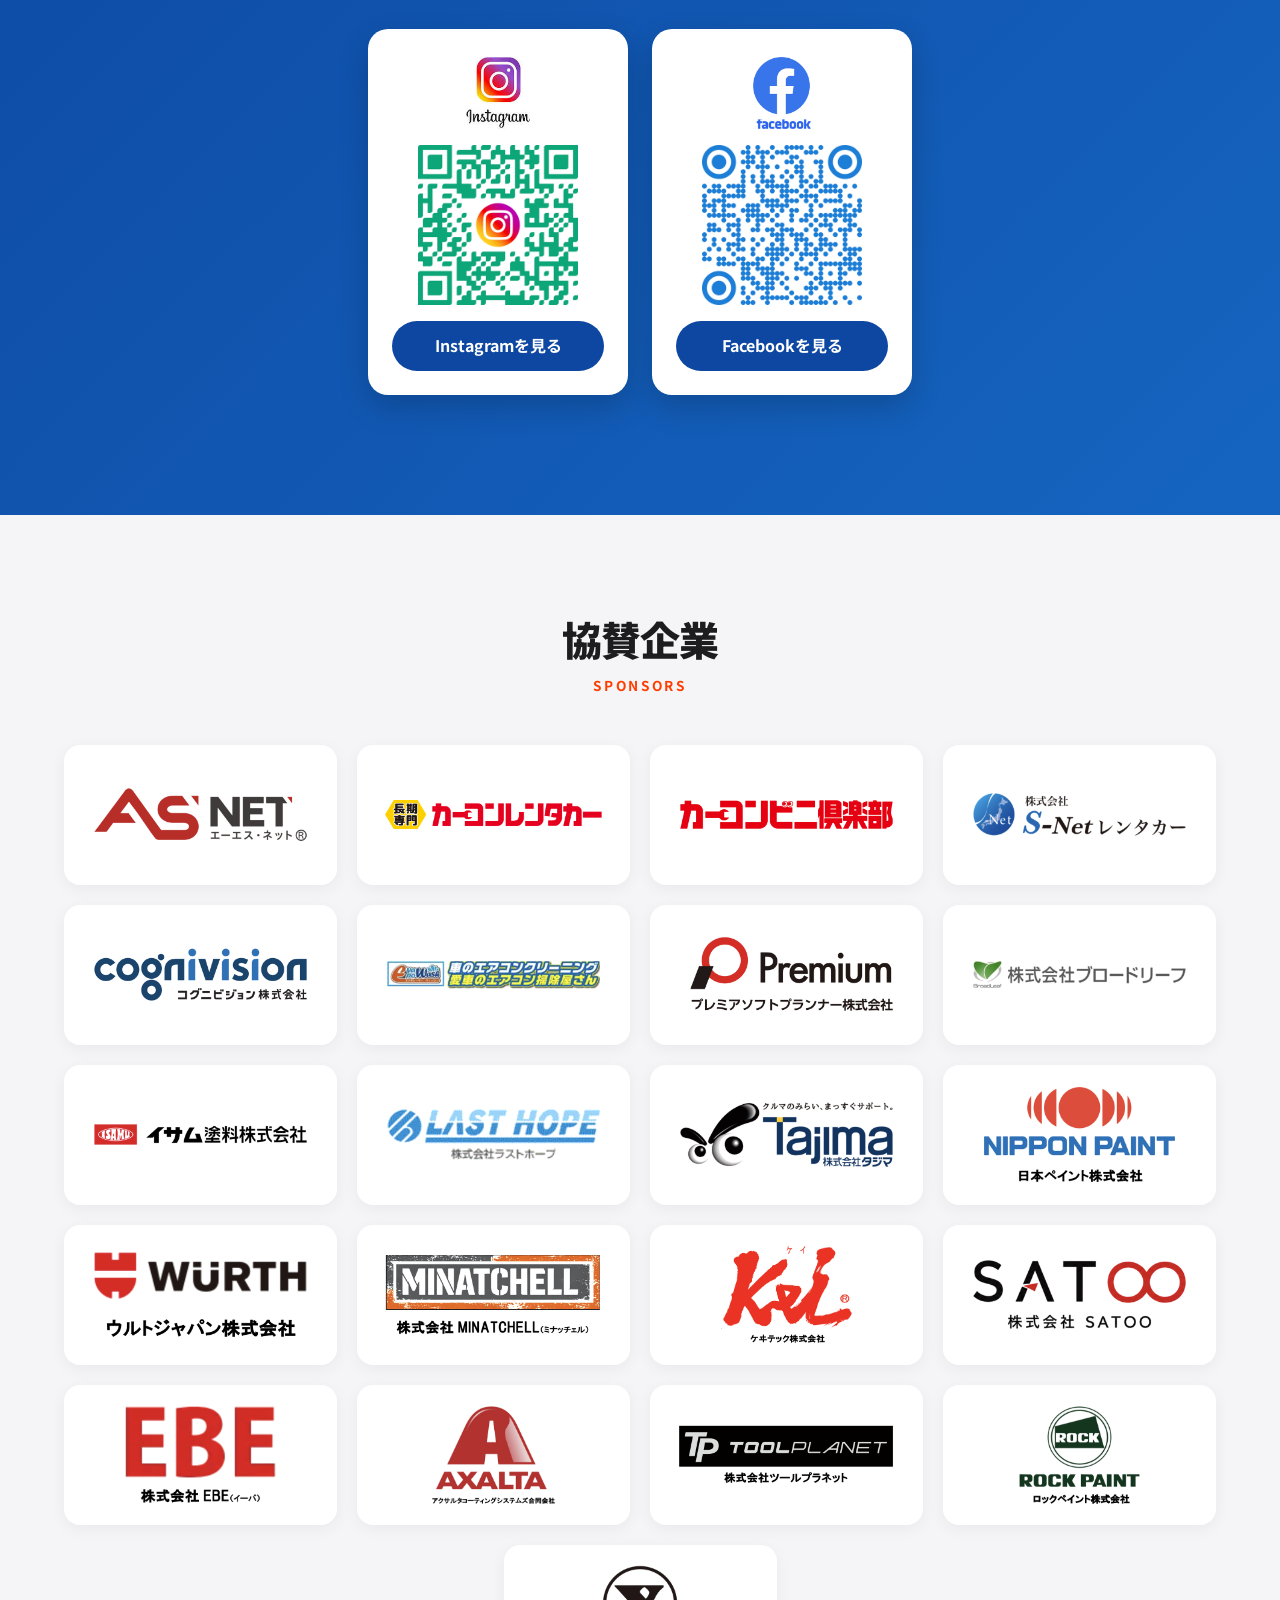
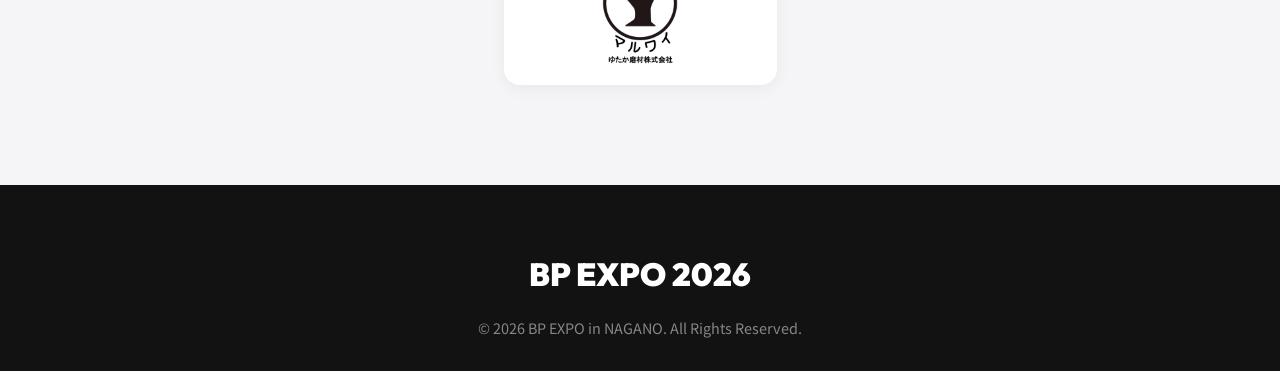
==== commit f3eb9b41: "Add files via upload" ====
--- a/index.html
+++ b/index.html
@@ -40,7 +40,7 @@
                     <span class="icon">📅</span>
                     <div class="info-text">
                         <strong>2026年10月10日（土）</strong>
-                        <span>10:00 START ※雨天決行</span>
+                        <span>10:00〜16:30 ※雨天決行</span>
                     </div>
                 </div>
                 <div class="info-card">
@@ -185,15 +185,24 @@
                         <img src="venue.jpg" alt="上山田文化会館">
                     </div>
                     <div class="venue-card mt-2">
-                        <h4>上山田文化会館 <span>[会場]</span></h4>
-                        <p>長野県千曲市上山田温泉3丁目1-1</p>
-                        <a class="map-link" href="https://www.google.com/maps/search/?api=1&amp;query=%E4%B8%8A%E5%B1%B1%E7%94%B0%E6%96%87%E5%8C%96%E4%BC%9A%E9%A4%A8" target="_blank" rel="noopener noreferrer">Googleマップで見る →</a>
+                        <h4>千曲市上山田文化会館 <span>[メイン会場]</span></h4>
+                        <p>長野県千曲市上山田温泉3丁目1-1<br>総合受付・式典／アトラクション／俺のSST／ワールドディスカッション／企業ブース</p>
+                        <a class="map-link" href="https://www.google.com/maps/search/?api=1&amp;query=%E5%8D%83%E6%9B%B2%E5%B8%82%E4%B8%8A%E5%B1%B1%E7%94%B0%E6%96%87%E5%8C%96%E4%BC%9A%E9%A4%A8" target="_blank" rel="noopener noreferrer">Googleマップで見る →</a>
+                    </div>
+                    <div class="venue-card mt-2">
+                        <h4>千曲市総合観光会館 <span>[サブ会場]</span></h4>
+                        <p>コグニビジョン VRブース／お手洗い</p>
+                    </div>
+                    <div class="venue-card mt-2">
+                        <h4>屋外エリア <span>[中央通り東側]</span></h4>
+                        <p>カスタムカー展示コーナー／企業ブース／子ども塗装体験／キッチンカーコーナー</p>
                     </div>
                     <div class="venue-card mt-2">
                         <h4>駐車場 <span>[無料]</span></h4>
-                        <p>無料駐車場あり。<br>会場周辺の案内看板に従ってご利用ください。</p>
-                    </div>
-                </div>
+                        <p>一般駐車場、千曲川敷駐車場をご利用ください。<br>会場周辺の案内看板に従ってご利用ください。</p>
+                    </div>
+
+</div>
 
                 <div class="overview-info reveal" style="transition-delay: 200ms;">
                     <div class="section-header">
@@ -208,11 +217,11 @@
                             </tr>
                             <tr>
                                 <th>開催日時</th>
-                                <td>2026年10月10日（土）<br>10:00 START ※雨天決行</td>
+                                <td>2026年10月10日（土）<br>10:00〜16:30 ※雨天決行</td>
                             </tr>
                             <tr>
                                 <th>会場</th>
-                                <td>上山田文化会館<br>長野県千曲市上山田温泉3丁目1-1</td>
+                                <td>千曲市上山田文化会館<br>長野県千曲市上山田温泉3丁目1-1<br>（一部プログラムは千曲市総合観光会館・屋外エリア）</td>
                             </tr>
                             <tr>
                                 <th>入場料</th>
@@ -220,7 +229,7 @@
                             </tr>
                             <tr>
                                 <th>駐車場</th>
-                                <td>無料駐車場あり</td>
+                                <td>無料駐車場あり（一般駐車場・千曲川敷駐車場）</td>
                             </tr>
                             <tr>
                                 <th>主催</th>
@@ -239,6 +248,14 @@
                 </div>
 
             </div>
+
+            <div class="venue-map">
+                    <h3 class="venue-map-title">会場案内図</h3>
+                    <a href="venue_map.jpg" target="_blank" rel="noopener noreferrer">
+                        <img src="venue_map.jpg" alt="BP EXPO 2026 会場案内図">
+                    </a>
+                    <p class="note mt-2">※タップすると拡大表示できます。</p>
+                </div>
         </div>
     </section>
 
@@ -261,7 +278,7 @@
                 </div>
                 <div class="faq-item">
                     <div class="faq-question">駐車場はありますか？</div>
-                    <div class="faq-answer">無料駐車場があります。<br>会場周辺の案内看板に従ってご利用ください。</div>
+                    <div class="faq-answer">無料駐車場があります。<br>一般駐車場と千曲川敷駐車場をご利用ください。案内看板に従ってお停めください。</div>
                 </div>
                 <div class="faq-item">
                     <div class="faq-question">雨の日も開催しますか？</div>
--- a/style.css
+++ b/style.css
@@ -748,6 +748,26 @@
     margin-bottom: 1.5rem;
 }
 
+.venue-map {
+    margin-top: 4rem;
+    text-align: center;
+}
+
+.venue-map-title {
+    font-size: 1.3rem;
+    color: var(--primary-color);
+    margin-bottom: 1rem;
+}
+
+.venue-map img {
+    width: 100%;
+    max-width: 1000px;
+    margin: 0 auto;
+    border-radius: 16px;
+    box-shadow: 0 10px 30px rgba(0, 0, 0, 0.08);
+    display: block;
+}
+
 .sns-grid {
     display: flex;
     justify-content: center;
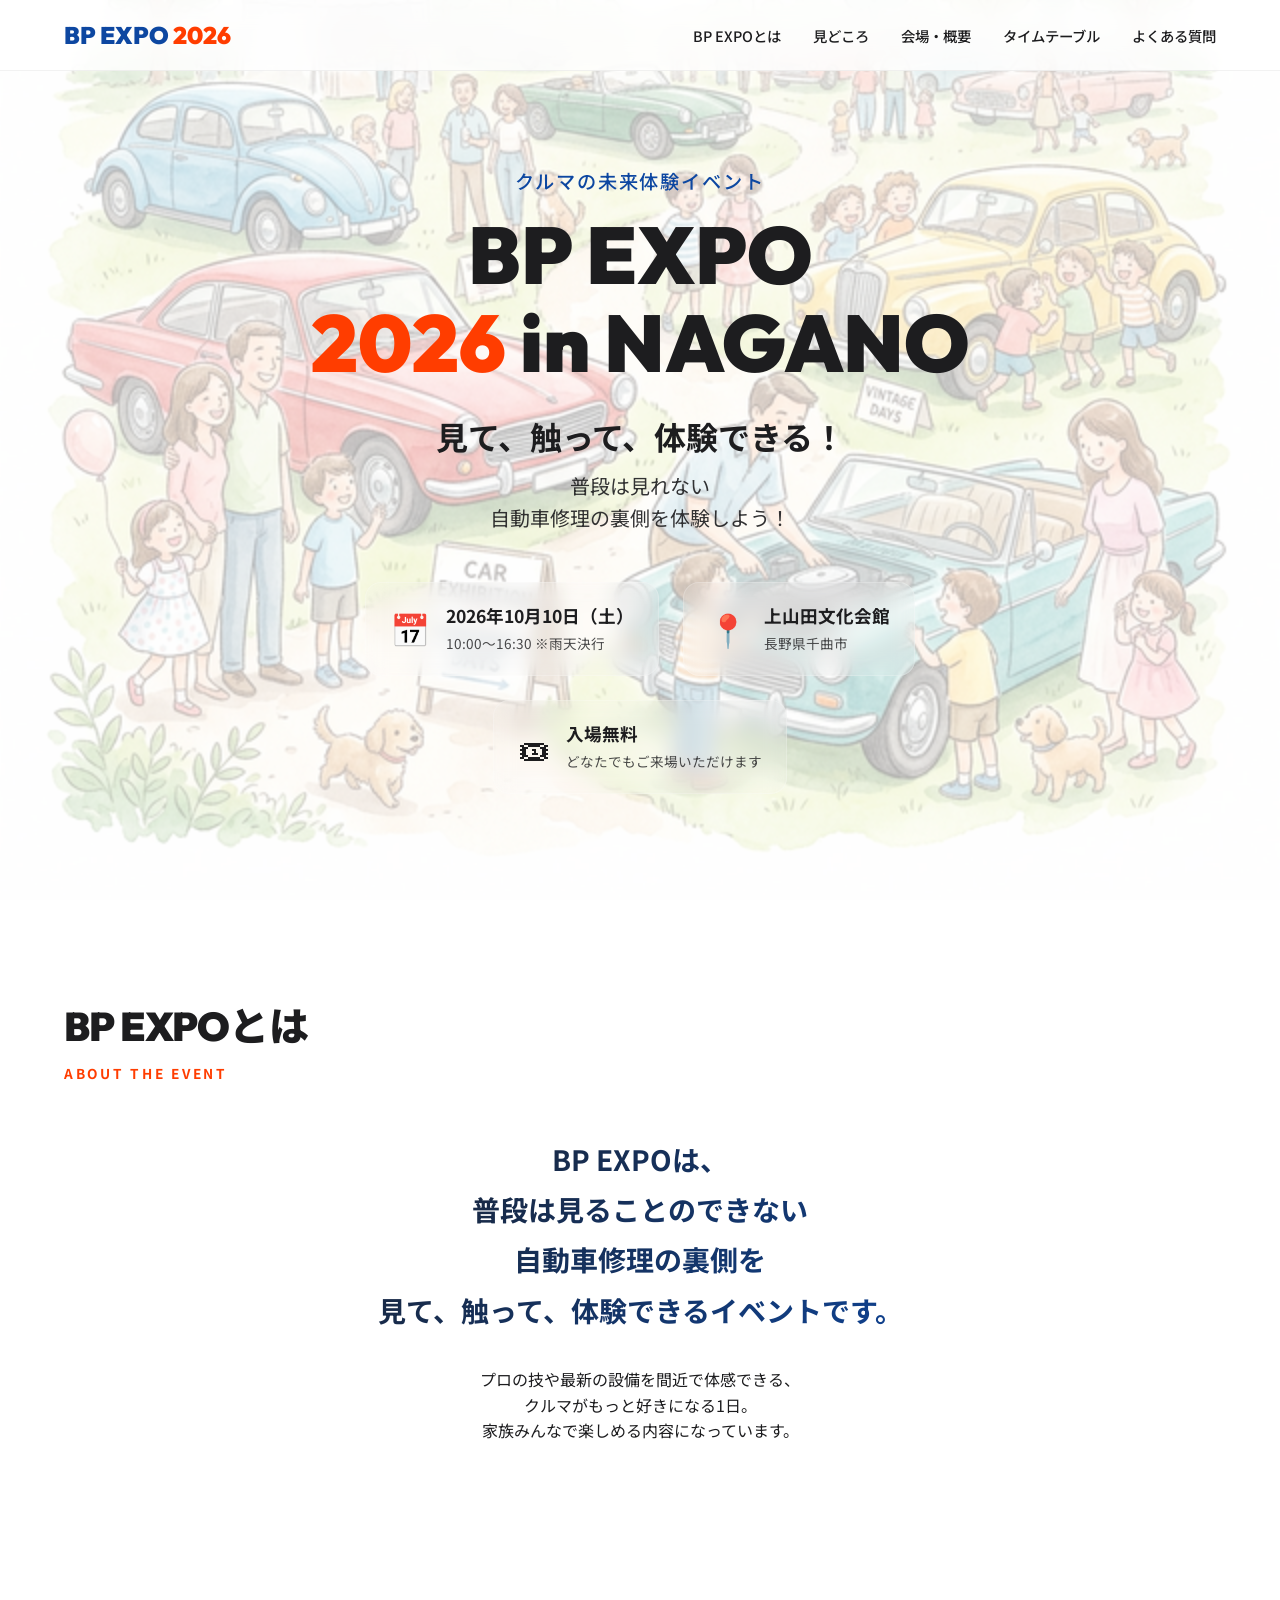
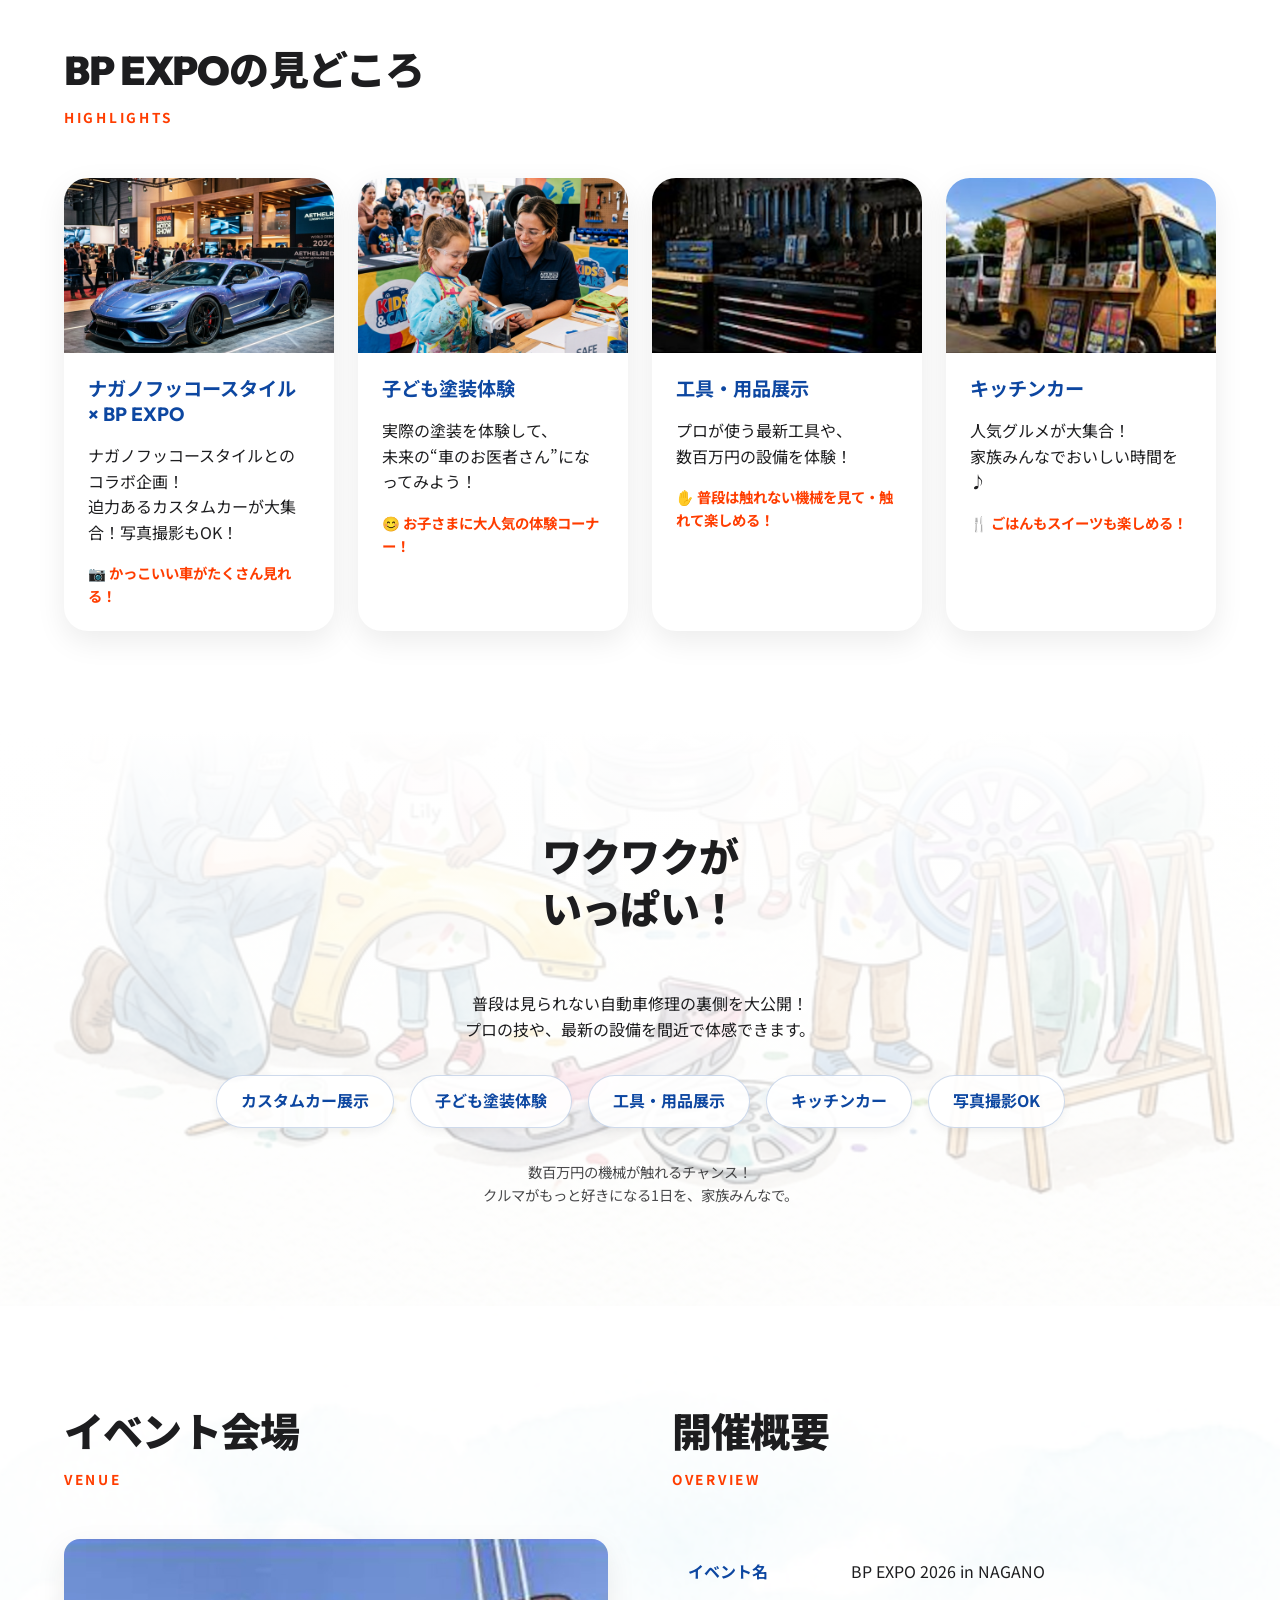
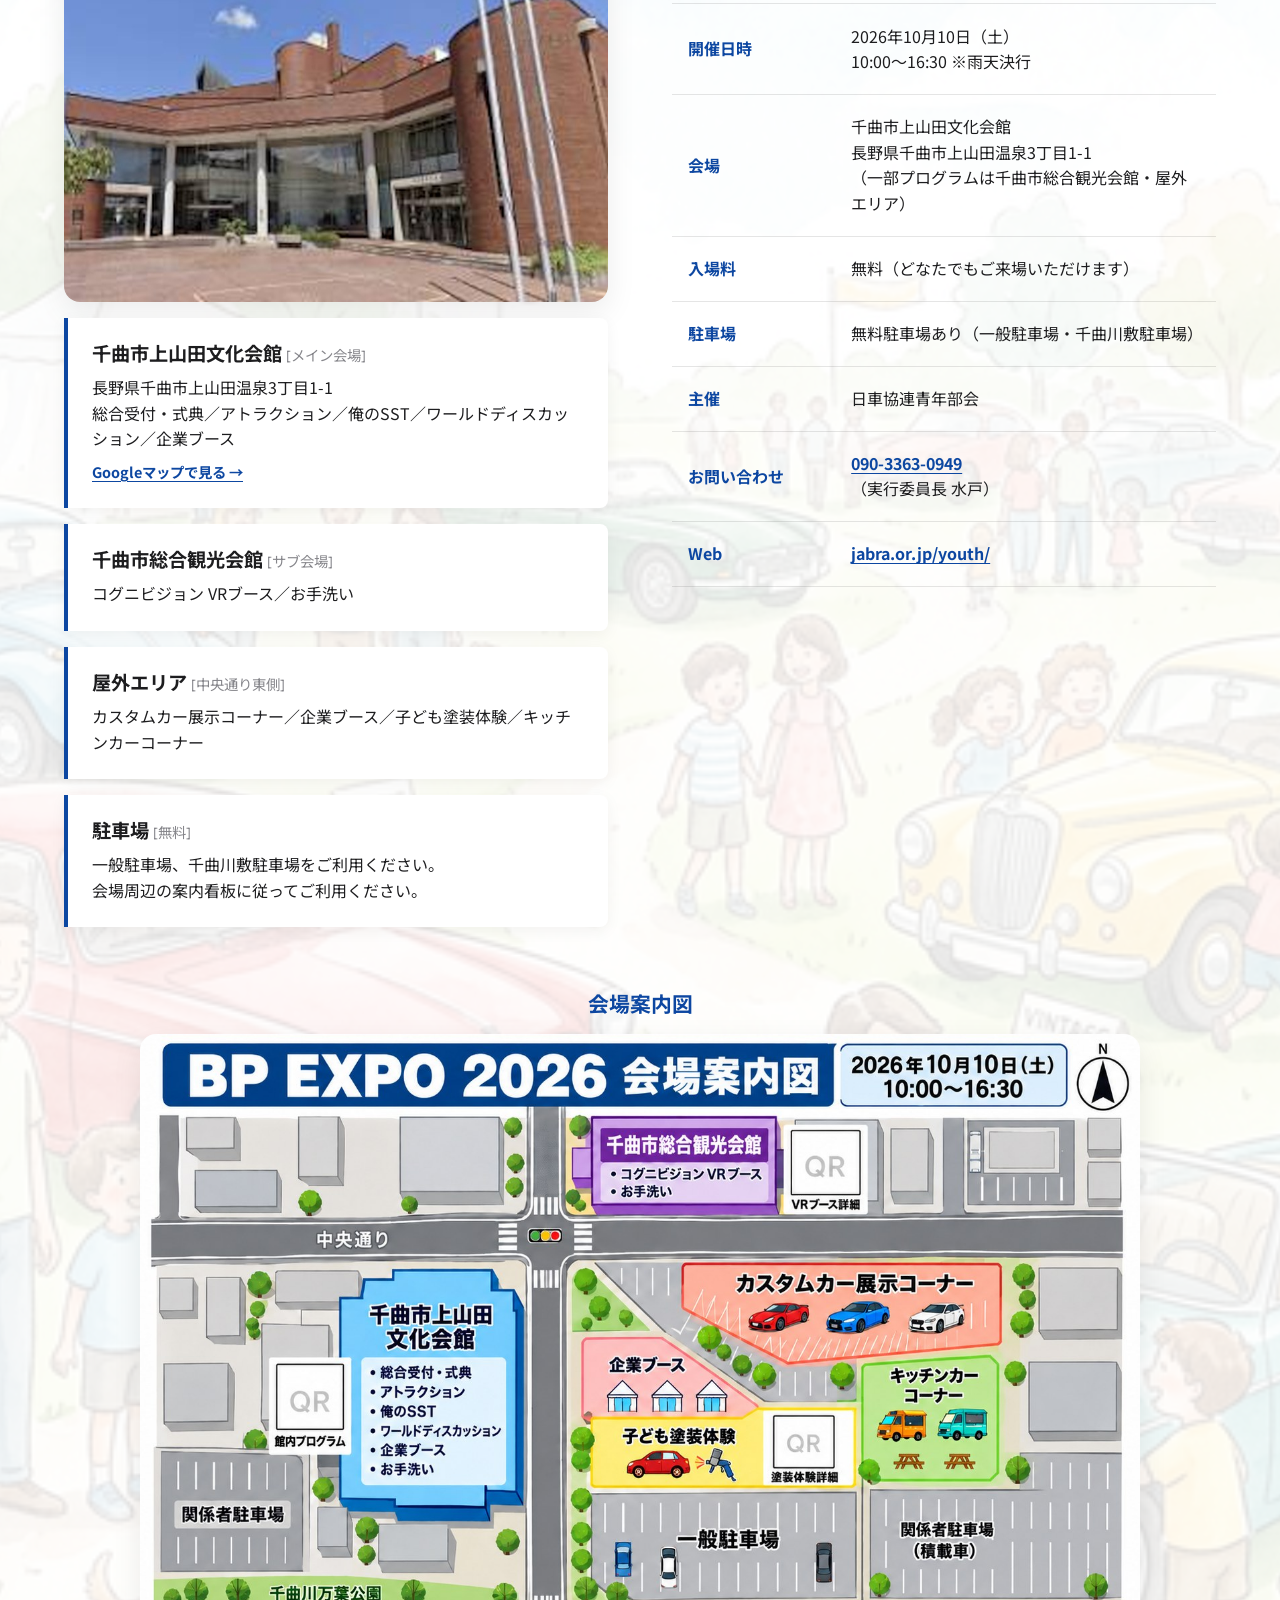
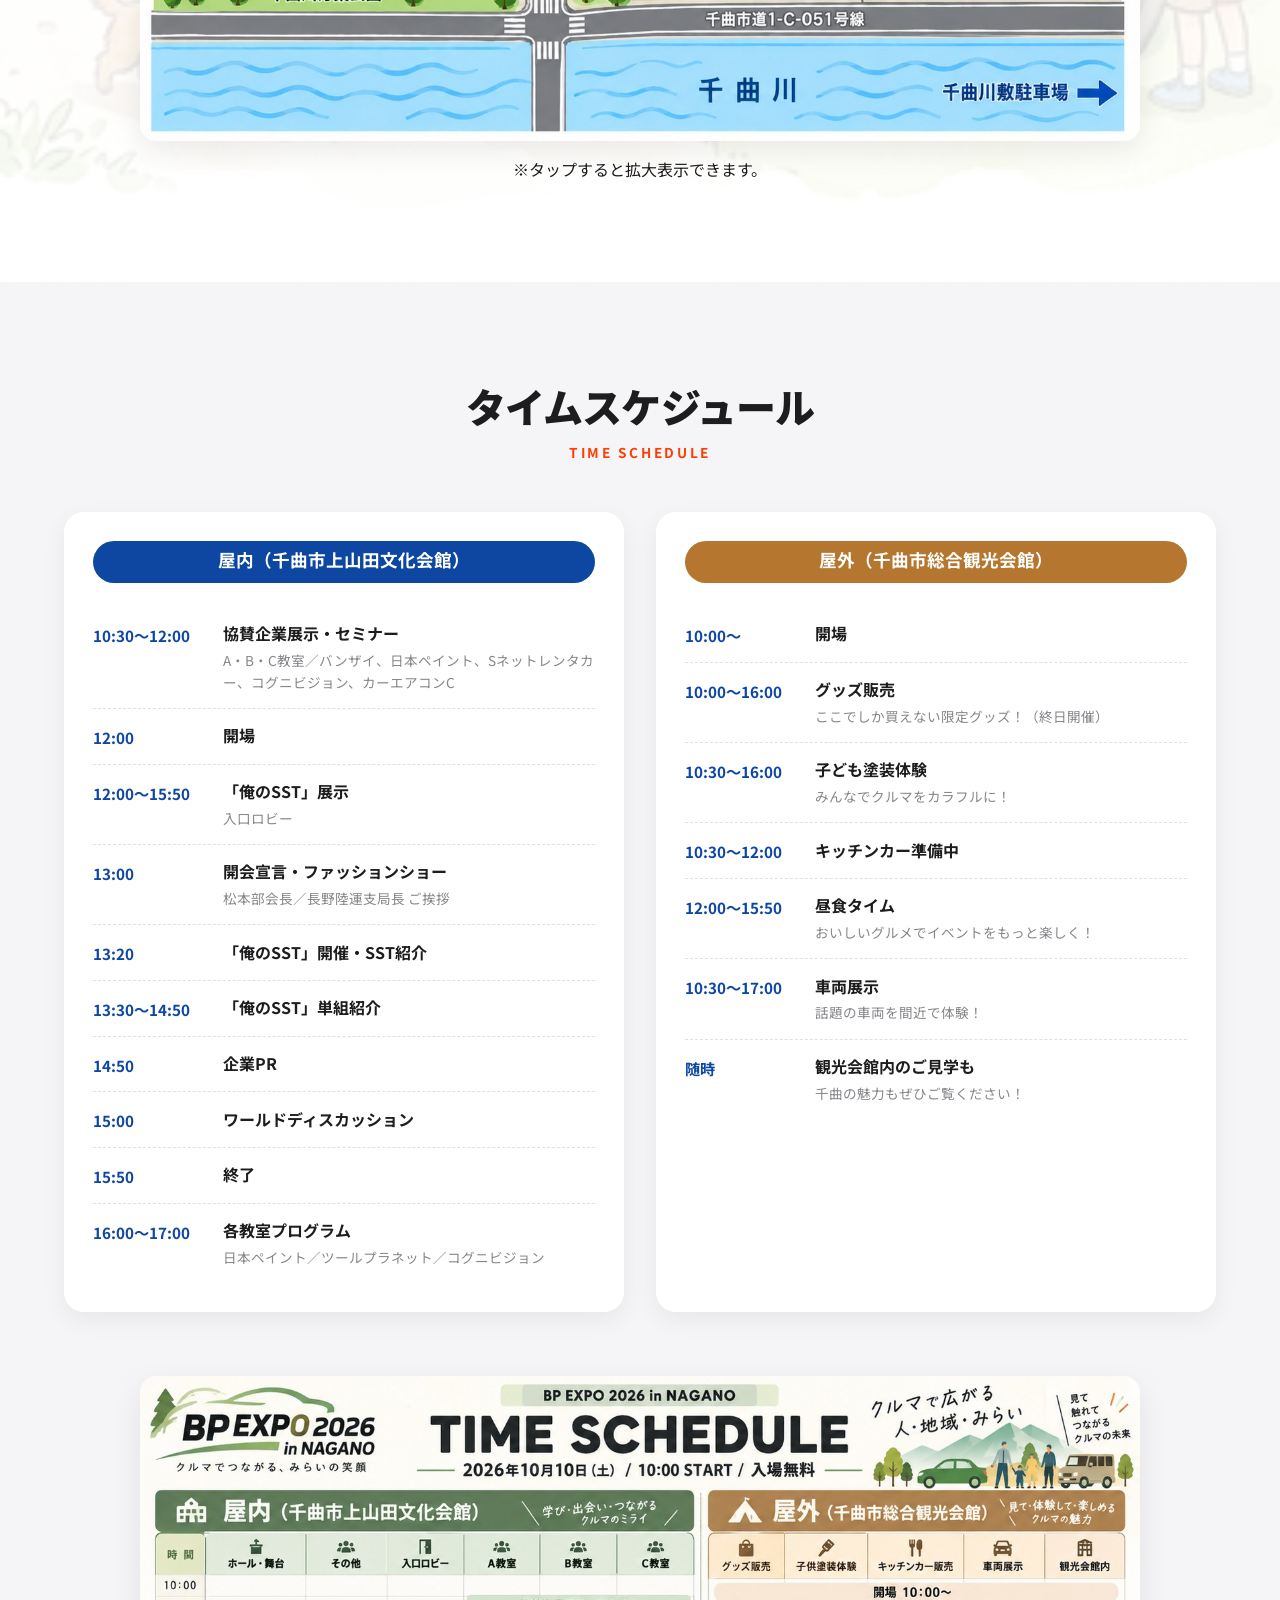
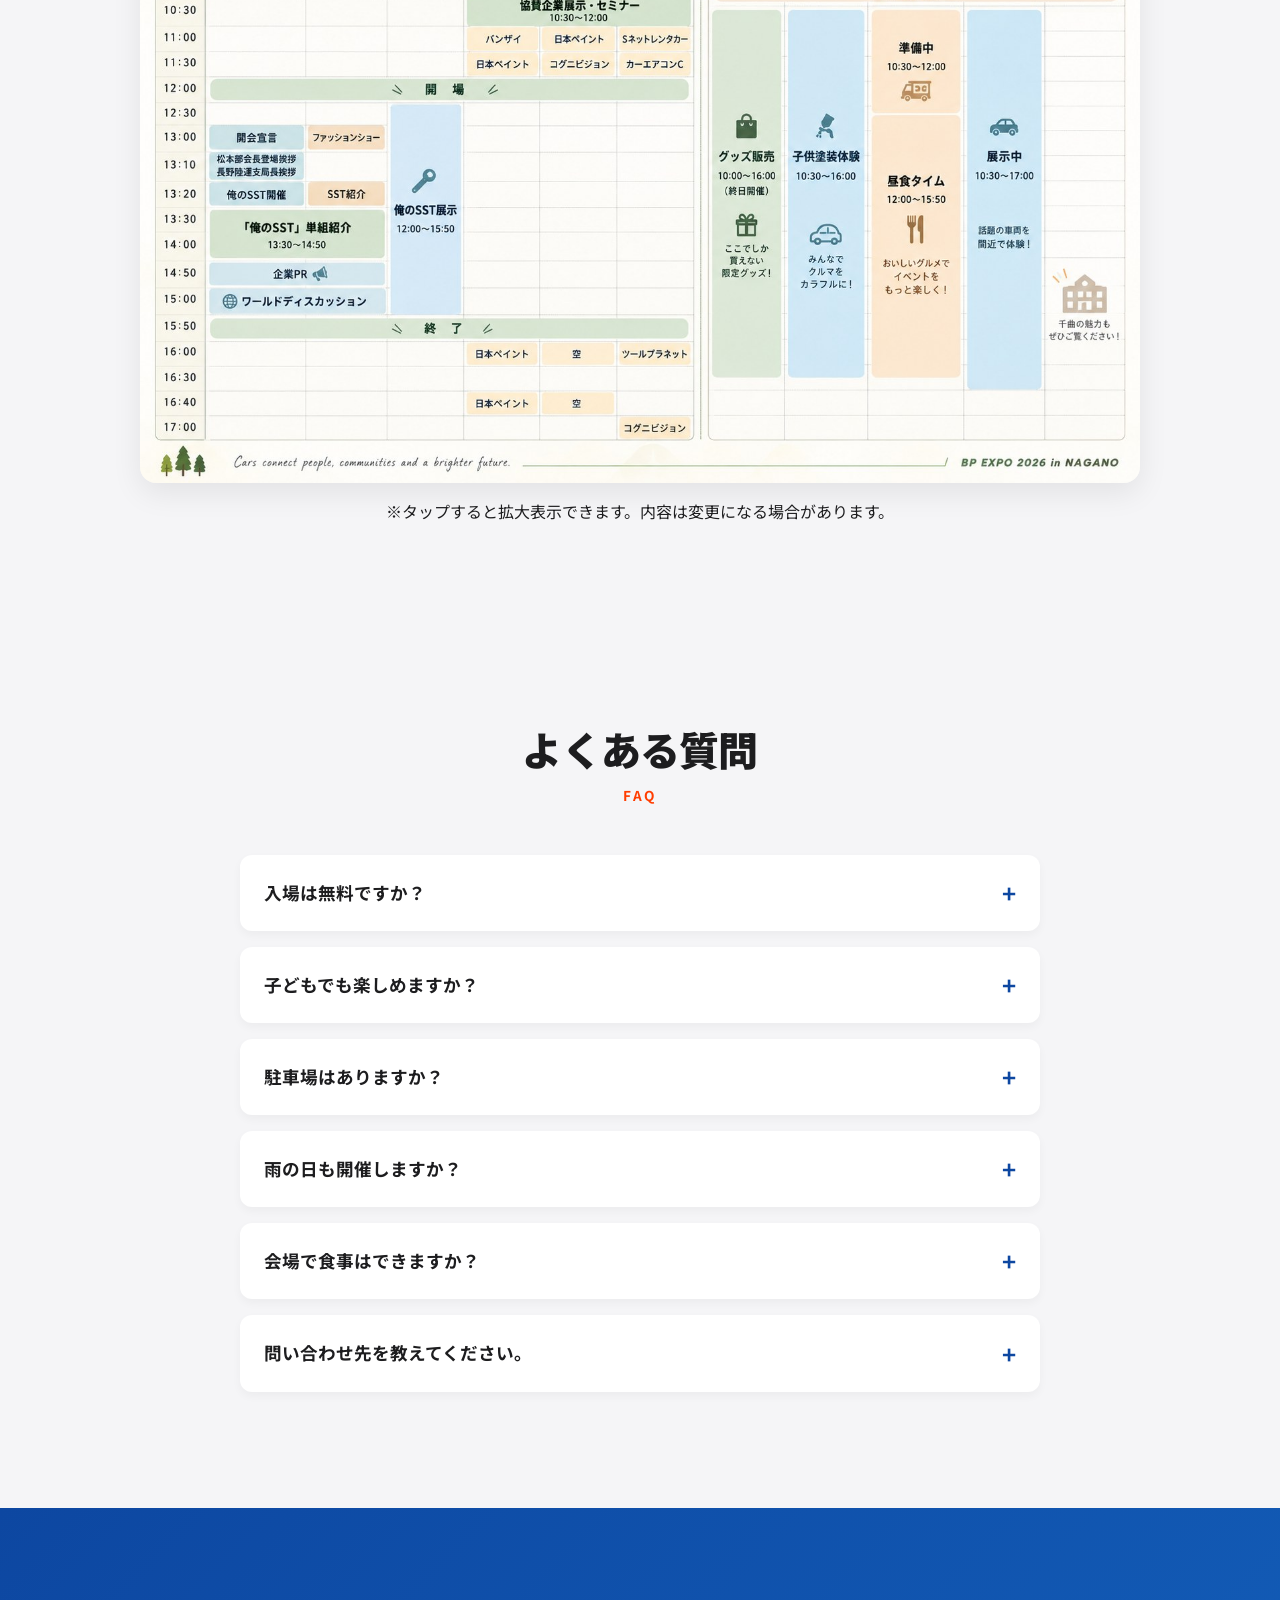
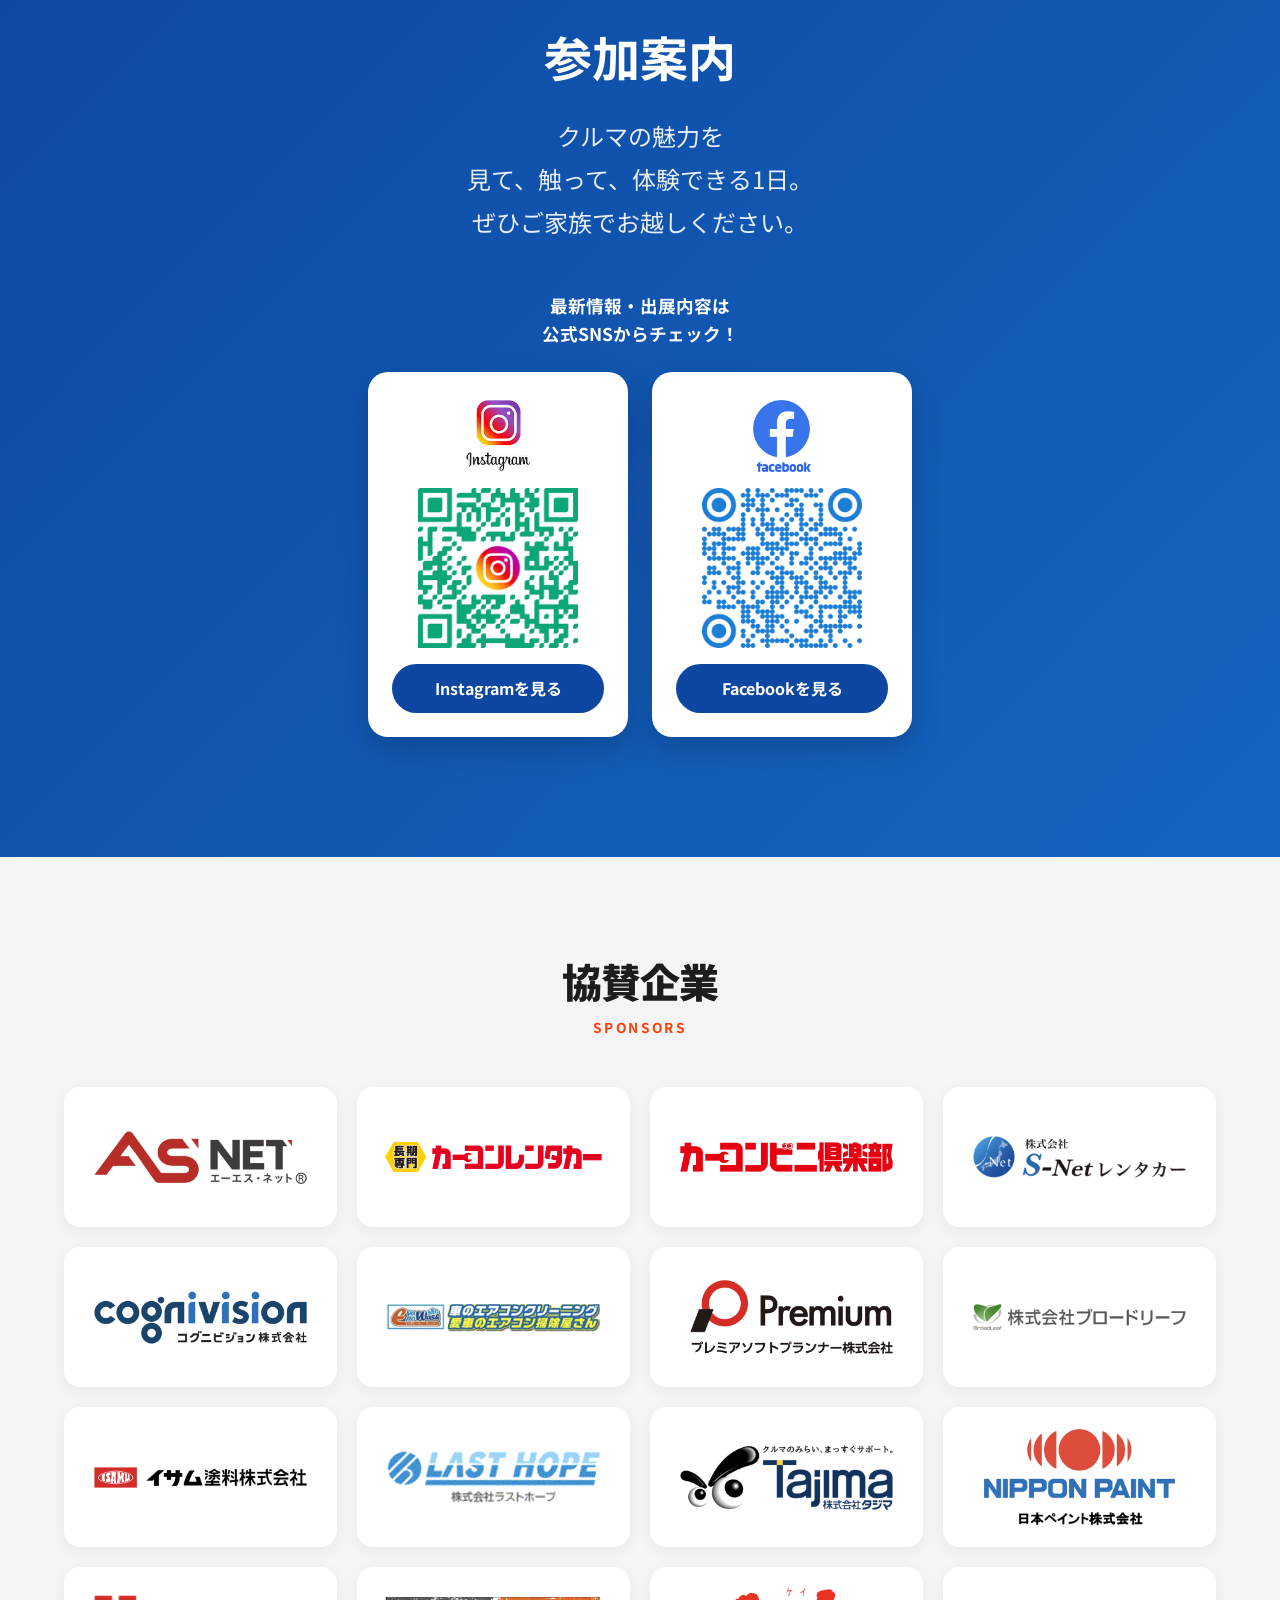
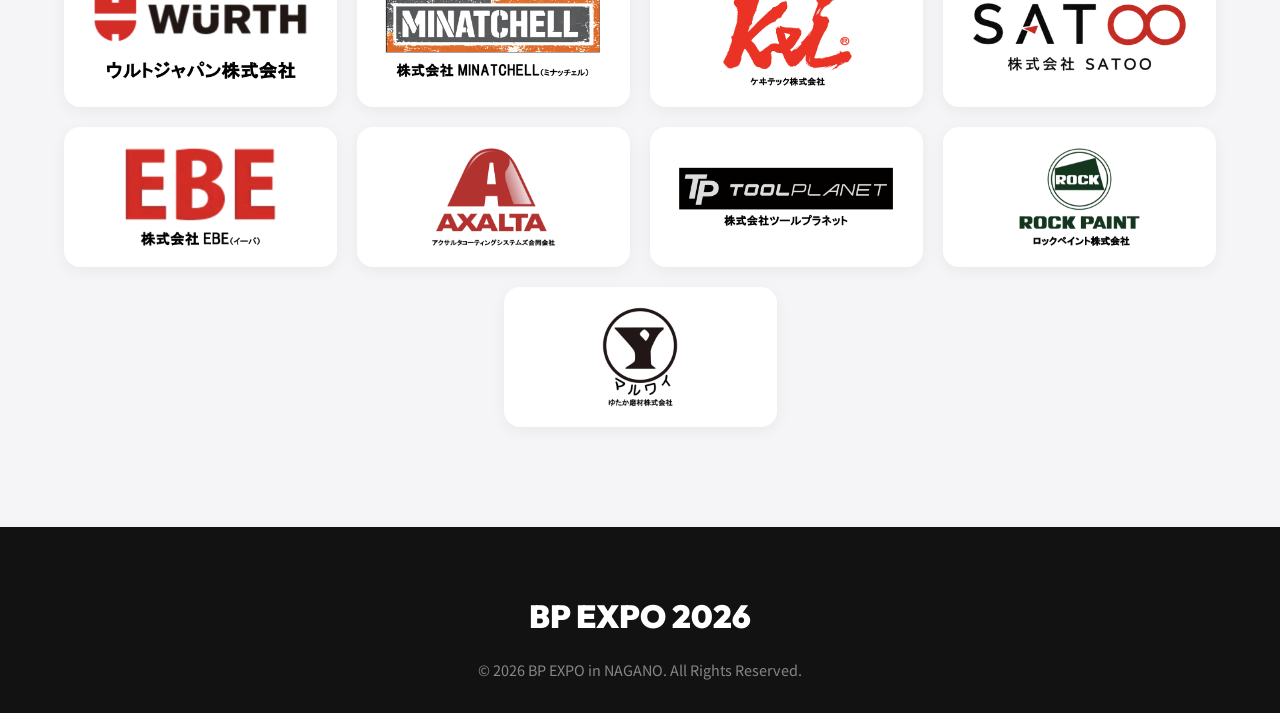
==== commit 0bed9245: "Add files via upload" ====
--- a/index.html
+++ b/index.html
@@ -23,6 +23,7 @@
             <a href="#about">BP EXPOとは</a>
             <a href="#highlights">見どころ</a>
             <a href="#venue">会場・概要</a>
+            <a href="#schedule">タイムテーブル</a>
             <a href="#faq">よくある質問</a>
         </nav>
     </header>
@@ -256,6 +257,138 @@
                     </a>
                     <p class="note mt-2">※タップすると拡大表示できます。</p>
                 </div>
+        </div>
+    </section>
+
+    <!-- Time Schedule Section -->
+    <section id="schedule" class="section schedule-section bg-light">
+        <div class="container reveal">
+            <div class="section-header align-center">
+                <h2 class="section-title">タイムスケジュール</h2>
+                <span class="section-subtitle">TIME SCHEDULE</span>
+            </div>
+
+            <div class="schedule-grid">
+                <div class="schedule-col">
+                    <h3 class="schedule-col-title">屋内（千曲市上山田文化会館）</h3>
+                    <ul class="schedule-list">
+                        <li class="schedule-item">
+                            <span class="schedule-time">10:30〜12:00</span>
+                            <div class="schedule-body">
+                                <strong>協賛企業展示・セミナー</strong><span>A・B・C教室／バンザイ、日本ペイント、Sネットレンタカー、コグニビジョン、カーエアコンC</span>
+                            </div>
+                        </li>
+                        <li class="schedule-item">
+                            <span class="schedule-time">12:00</span>
+                            <div class="schedule-body">
+                                <strong>開場</strong>
+                            </div>
+                        </li>
+                        <li class="schedule-item">
+                            <span class="schedule-time">12:00〜15:50</span>
+                            <div class="schedule-body">
+                                <strong>「俺のSST」展示</strong><span>入口ロビー</span>
+                            </div>
+                        </li>
+                        <li class="schedule-item">
+                            <span class="schedule-time">13:00</span>
+                            <div class="schedule-body">
+                                <strong>開会宣言・ファッションショー</strong><span>松本部会長／長野陸運支局長 ご挨拶</span>
+                            </div>
+                        </li>
+                        <li class="schedule-item">
+                            <span class="schedule-time">13:20</span>
+                            <div class="schedule-body">
+                                <strong>「俺のSST」開催・SST紹介</strong>
+                            </div>
+                        </li>
+                        <li class="schedule-item">
+                            <span class="schedule-time">13:30〜14:50</span>
+                            <div class="schedule-body">
+                                <strong>「俺のSST」単組紹介</strong>
+                            </div>
+                        </li>
+                        <li class="schedule-item">
+                            <span class="schedule-time">14:50</span>
+                            <div class="schedule-body">
+                                <strong>企業PR</strong>
+                            </div>
+                        </li>
+                        <li class="schedule-item">
+                            <span class="schedule-time">15:00</span>
+                            <div class="schedule-body">
+                                <strong>ワールドディスカッション</strong>
+                            </div>
+                        </li>
+                        <li class="schedule-item">
+                            <span class="schedule-time">15:50</span>
+                            <div class="schedule-body">
+                                <strong>終了</strong>
+                            </div>
+                        </li>
+                        <li class="schedule-item">
+                            <span class="schedule-time">16:00〜17:00</span>
+                            <div class="schedule-body">
+                                <strong>各教室プログラム</strong><span>日本ペイント／ツールプラネット／コグニビジョン</span>
+                            </div>
+                        </li>
+                    </ul>
+                </div>
+                <div class="schedule-col">
+                    <h3 class="schedule-col-title schedule-col-title--outdoor">屋外（千曲市総合観光会館）</h3>
+                    <ul class="schedule-list">
+                        <li class="schedule-item">
+                            <span class="schedule-time">10:00〜</span>
+                            <div class="schedule-body">
+                                <strong>開場</strong>
+                            </div>
+                        </li>
+                        <li class="schedule-item">
+                            <span class="schedule-time">10:00〜16:00</span>
+                            <div class="schedule-body">
+                                <strong>グッズ販売</strong><span>ここでしか買えない限定グッズ！（終日開催）</span>
+                            </div>
+                        </li>
+                        <li class="schedule-item">
+                            <span class="schedule-time">10:30〜16:00</span>
+                            <div class="schedule-body">
+                                <strong>子ども塗装体験</strong><span>みんなでクルマをカラフルに！</span>
+                            </div>
+                        </li>
+                        <li class="schedule-item">
+                            <span class="schedule-time">10:30〜12:00</span>
+                            <div class="schedule-body">
+                                <strong>キッチンカー準備中</strong>
+                            </div>
+                        </li>
+                        <li class="schedule-item">
+                            <span class="schedule-time">12:00〜15:50</span>
+                            <div class="schedule-body">
+                                <strong>昼食タイム</strong><span>おいしいグルメでイベントをもっと楽しく！</span>
+                            </div>
+                        </li>
+                        <li class="schedule-item">
+                            <span class="schedule-time">10:30〜17:00</span>
+                            <div class="schedule-body">
+                                <strong>車両展示</strong><span>話題の車両を間近で体験！</span>
+                            </div>
+                        </li>
+                        <li class="schedule-item">
+                            <span class="schedule-time">随時</span>
+                            <div class="schedule-body">
+                                <strong>観光会館内のご見学も</strong><span>千曲の魅力もぜひご覧ください！</span>
+                            </div>
+                        </li>
+                    </ul>
+                </div>
+            </div>
+
+            <div class="venue-map">
+                <a href="timetable.jpg" target="_blank" rel="noopener noreferrer">
+                    <img src="timetable.jpg" alt="BP EXPO 2026 タイムスケジュール">
+                </a>
+                <p class="note mt-2">※タップすると拡大表示できます。内容は変更になる場合があります。</p>
+            </div>
         </div>
     </section>
 
--- a/style.css
+++ b/style.css
@@ -768,6 +768,90 @@
     display: block;
 }
 
+.schedule-grid {
+    display: grid;
+    grid-template-columns: 1fr 1fr;
+    gap: 2rem;
+}
+
+@media (max-width: 900px) {
+    .schedule-grid {
+        grid-template-columns: 1fr;
+        gap: 1.5rem;
+    }
+}
+
+.schedule-col {
+    background: #fff;
+    border-radius: 20px;
+    padding: 1.8rem;
+    box-shadow: 0 8px 24px rgba(0, 0, 0, 0.06);
+}
+
+.schedule-col-title {
+    font-size: 1.1rem;
+    color: #fff;
+    background: var(--primary-color);
+    border-radius: 50px;
+    padding: 0.6rem 1.2rem;
+    text-align: center;
+    margin-bottom: 1.5rem;
+}
+
+.schedule-col-title--outdoor {
+    background: #b5762f;
+}
+
+.schedule-list {
+    list-style: none;
+}
+
+.schedule-item {
+    display: flex;
+    gap: 1rem;
+    padding: 0.9rem 0;
+    border-bottom: 1px dashed rgba(0, 0, 0, 0.12);
+}
+
+.schedule-item:last-child {
+    border-bottom: none;
+}
+
+.schedule-time {
+    flex: 0 0 7.5em;
+    font-weight: 700;
+    color: var(--primary-color);
+    font-size: 0.95rem;
+    padding-top: 0.1rem;
+}
+
+.schedule-body strong {
+    display: block;
+    font-size: 1rem;
+}
+
+.schedule-body span {
+    display: block;
+    font-size: 0.85rem;
+    color: var(--text-light);
+    margin-top: 0.2rem;
+}
+
+@media (max-width: 480px) {
+    .schedule-col {
+        padding: 1.2rem;
+    }
+
+    .schedule-item {
+        flex-direction: column;
+        gap: 0.2rem;
+    }
+
+    .schedule-time {
+        flex: none;
+    }
+}
+
 .sns-grid {
     display: flex;
     justify-content: center;
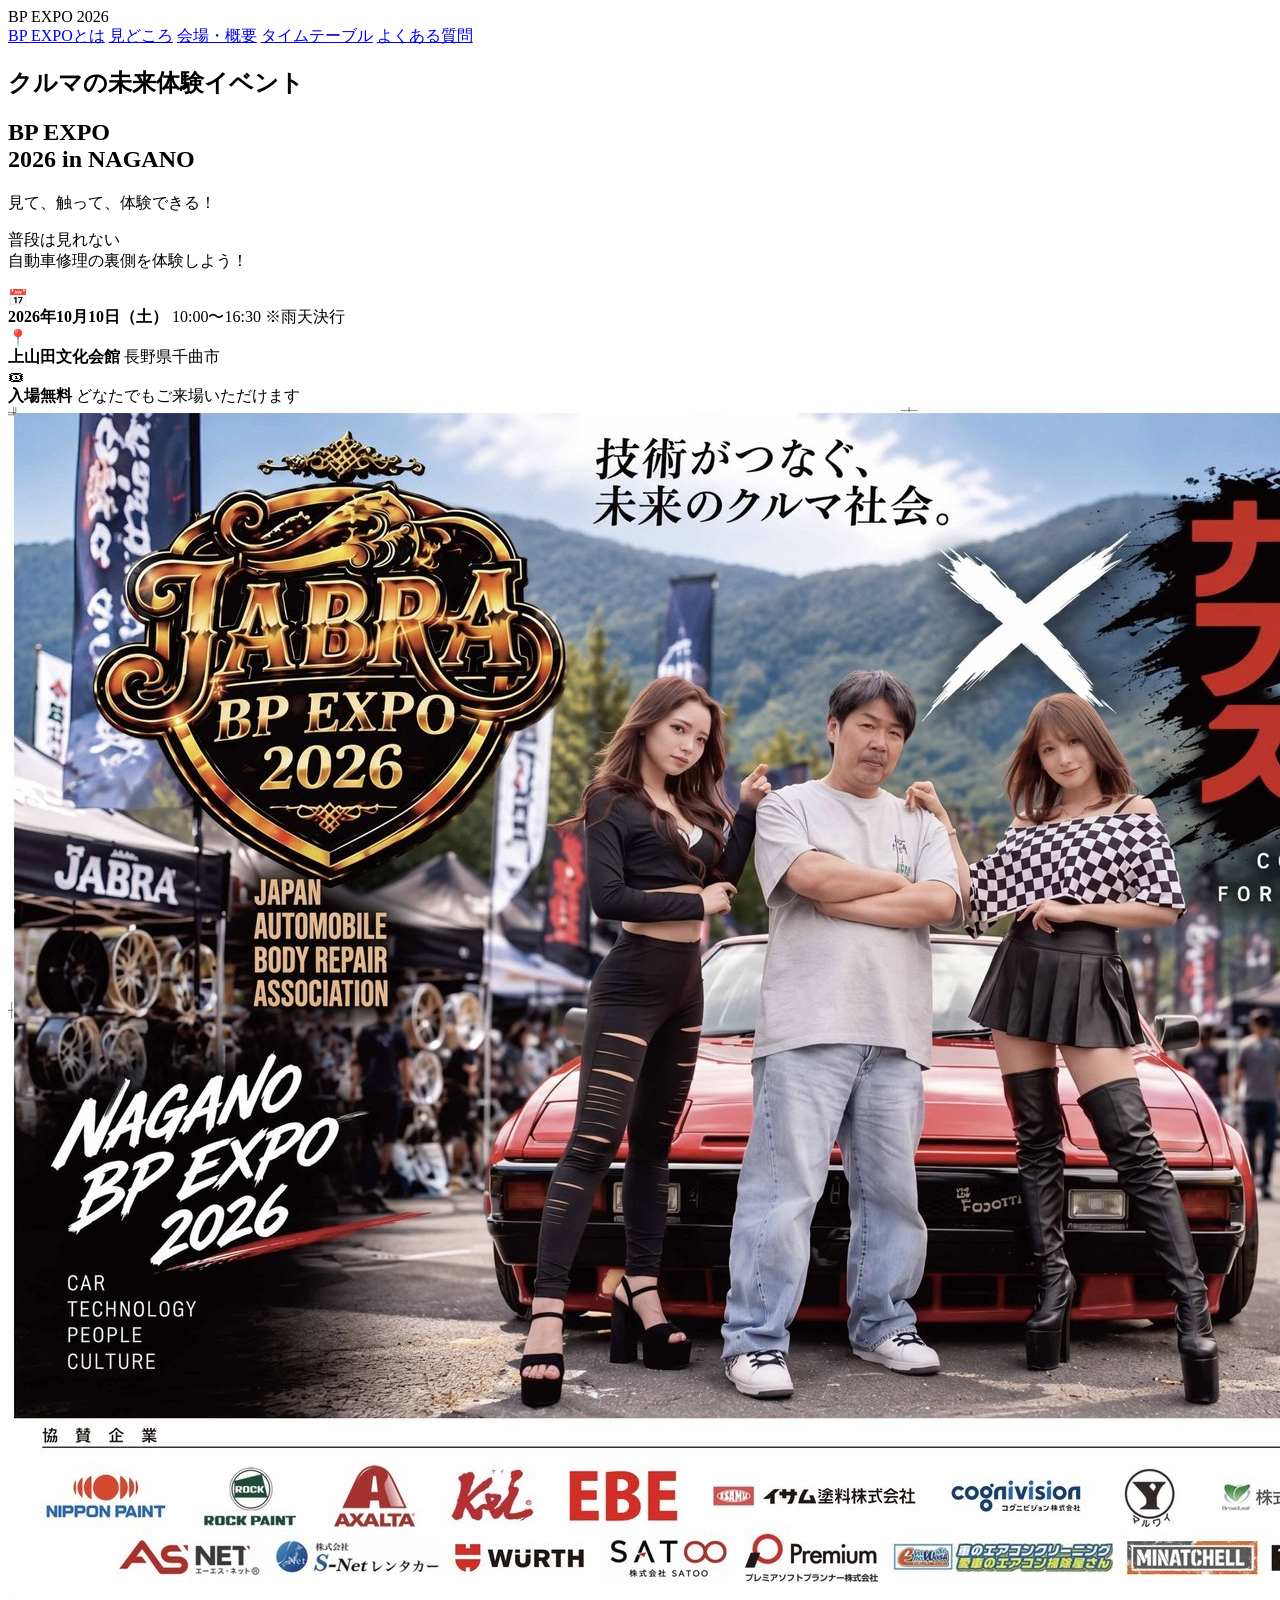
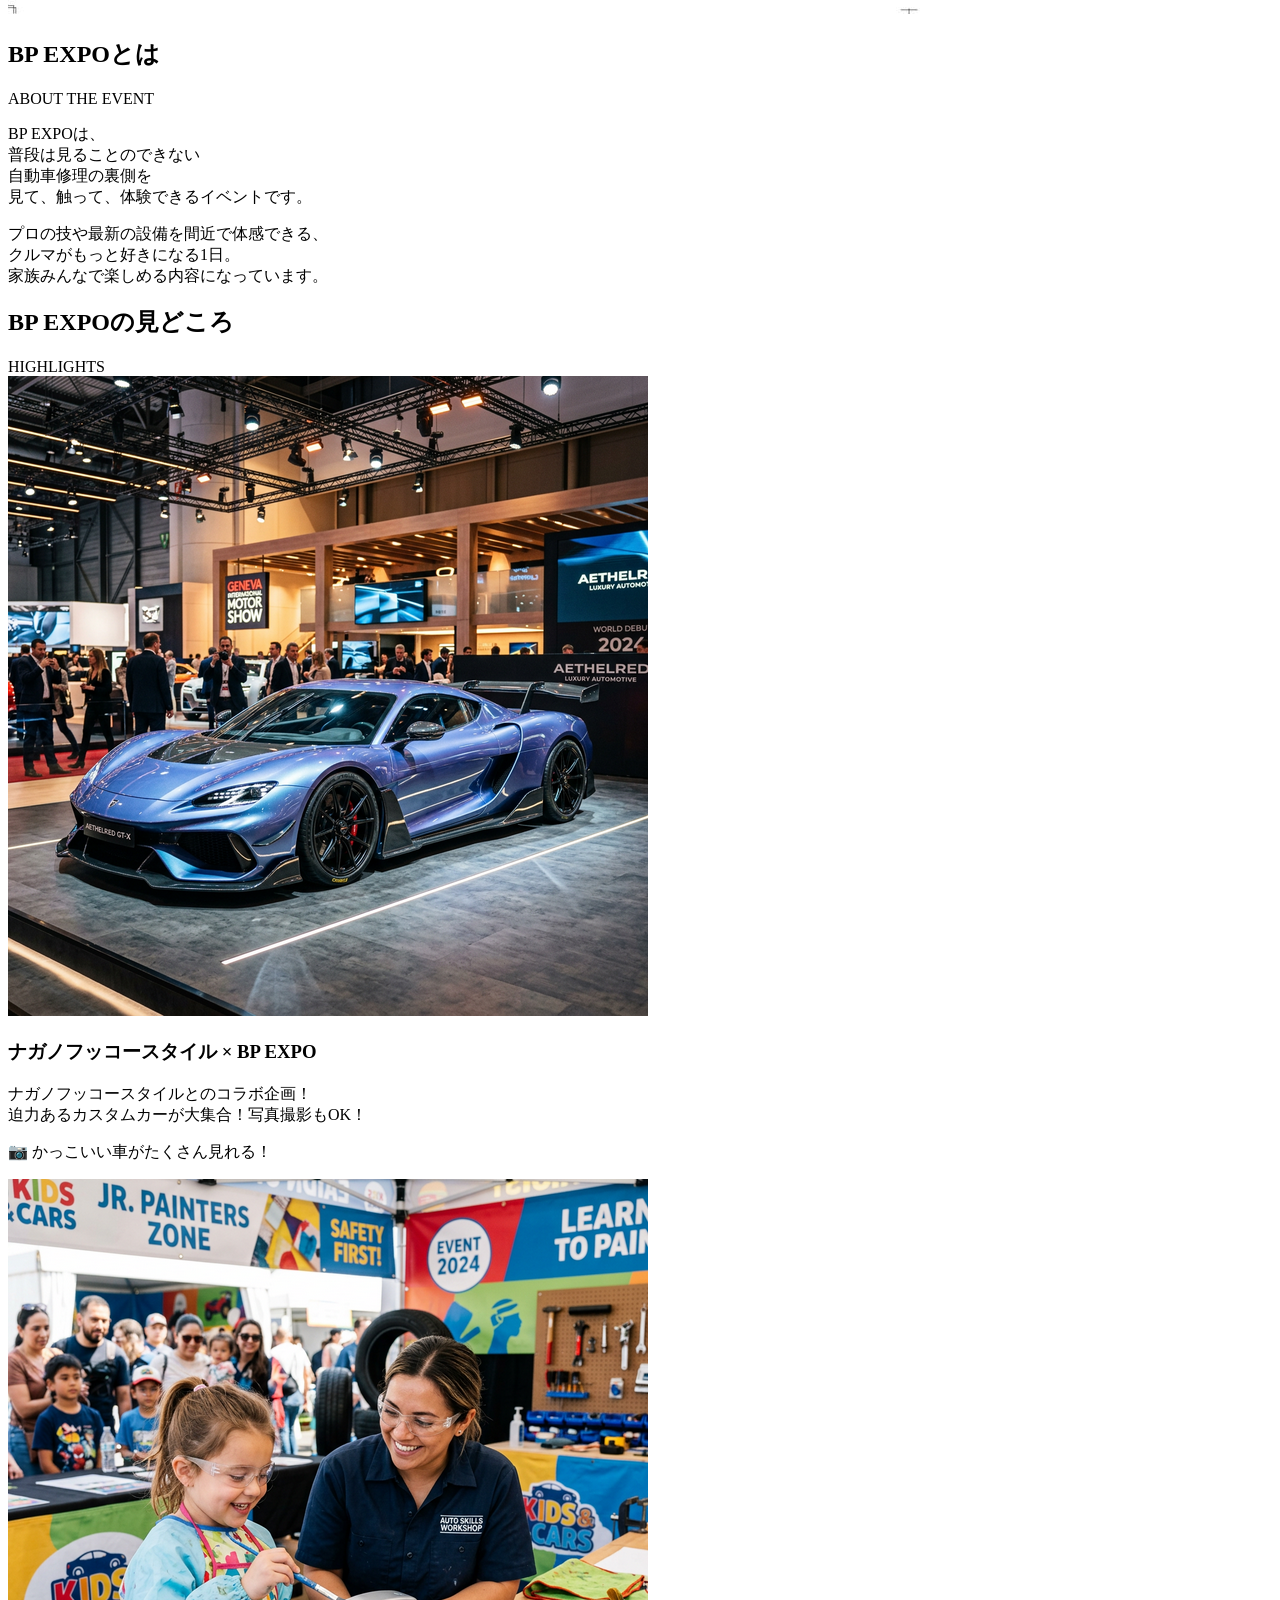
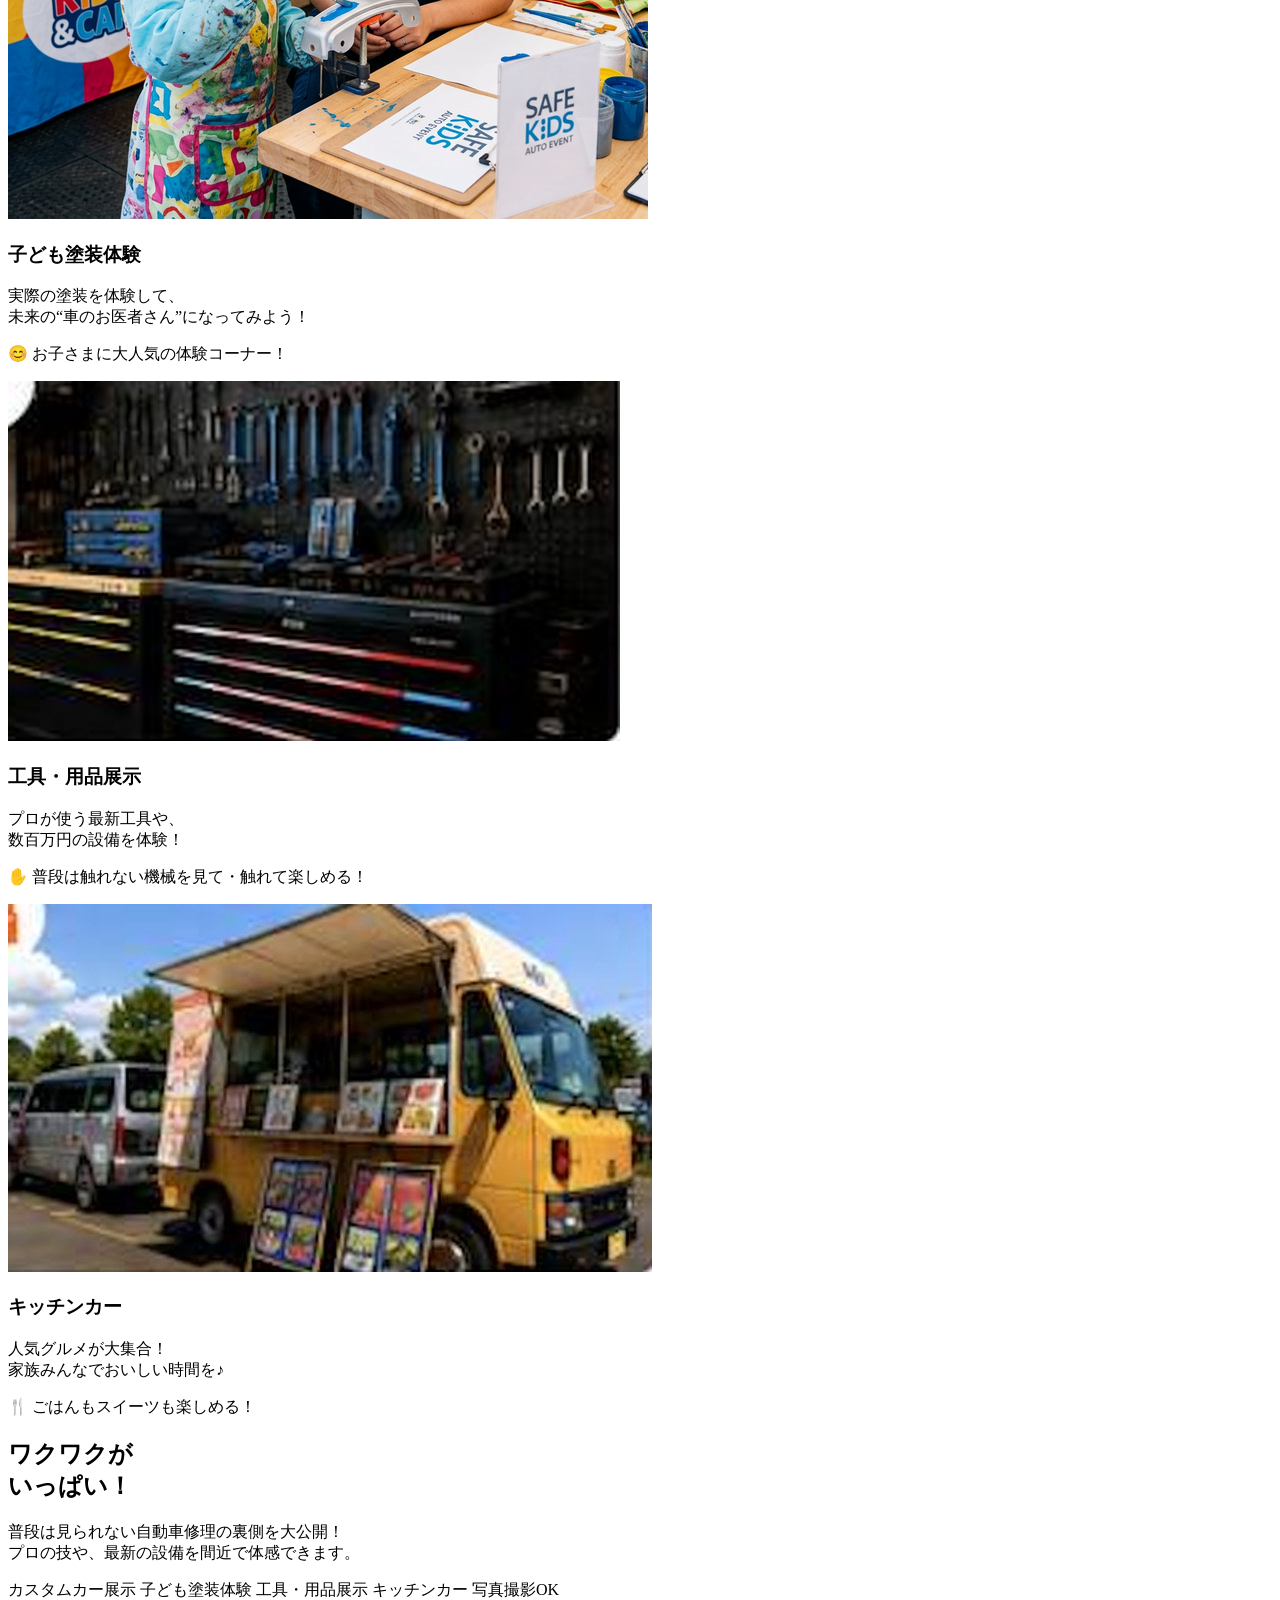
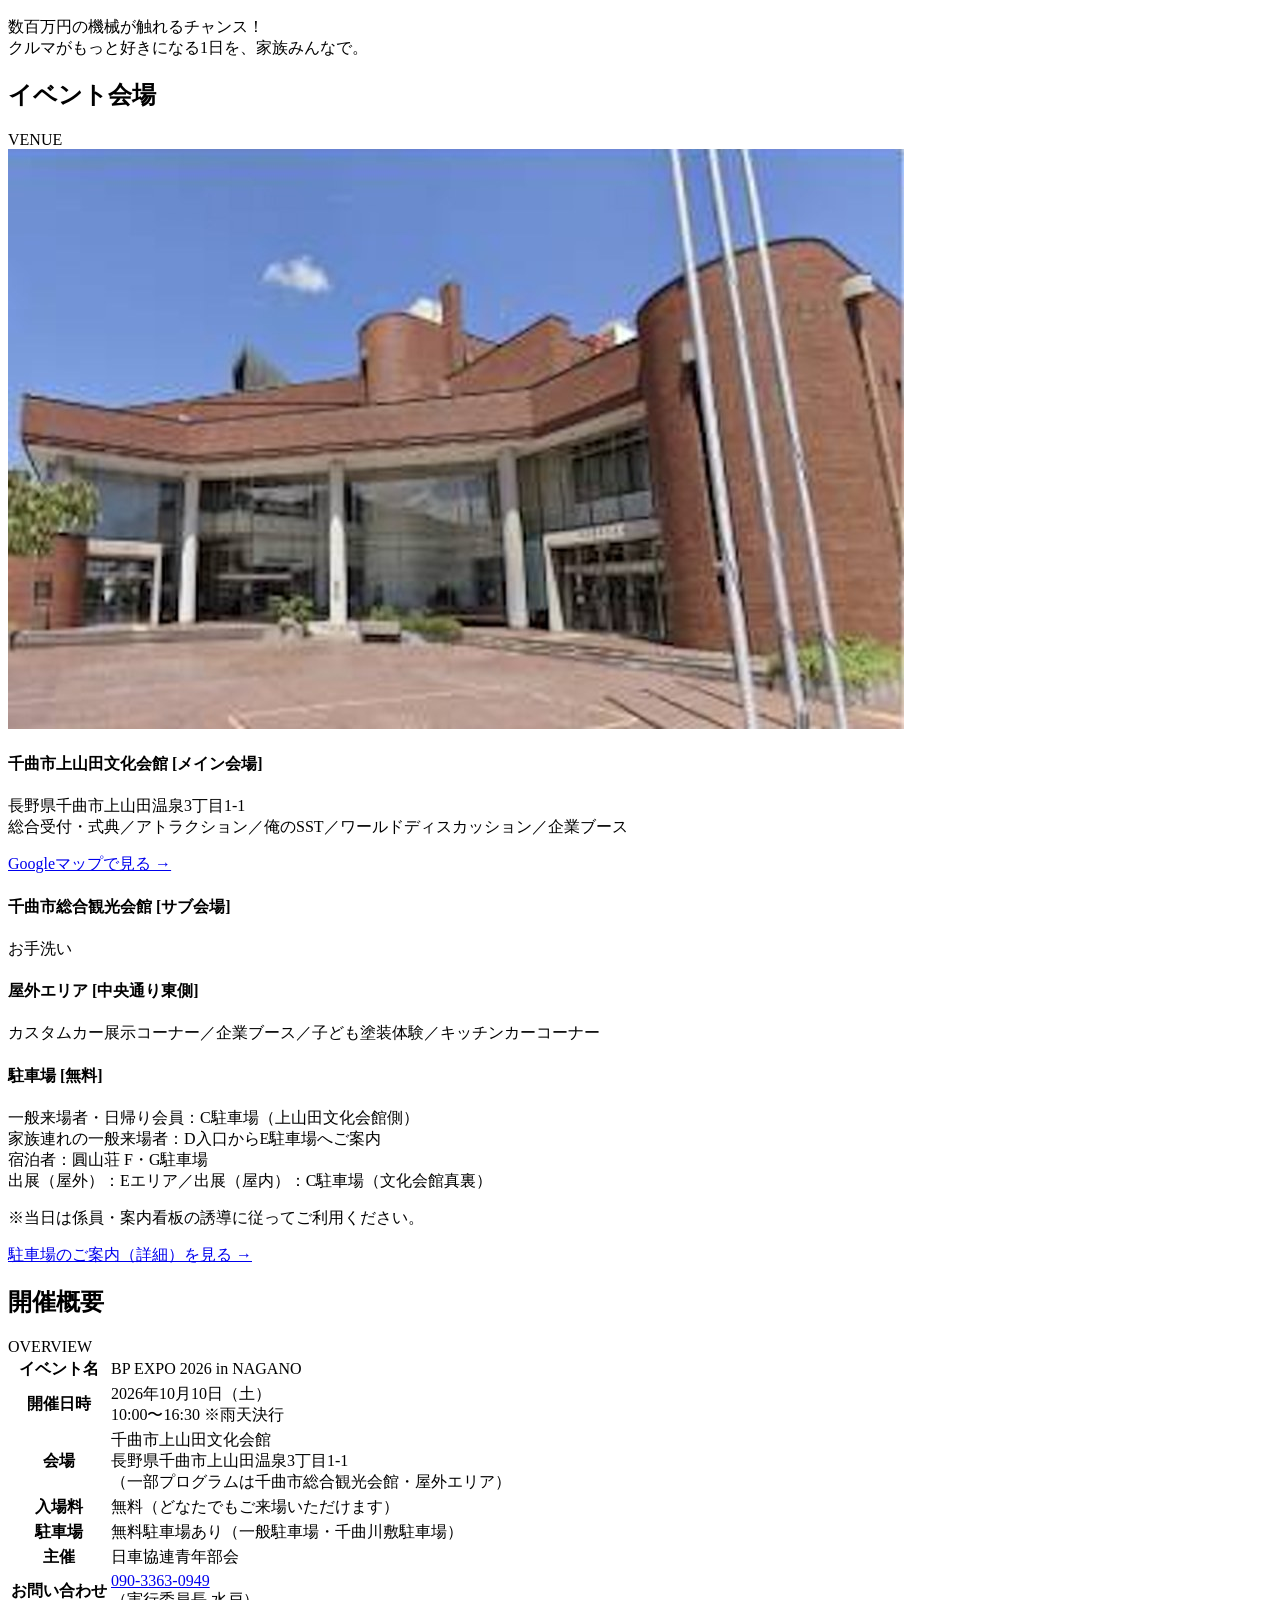
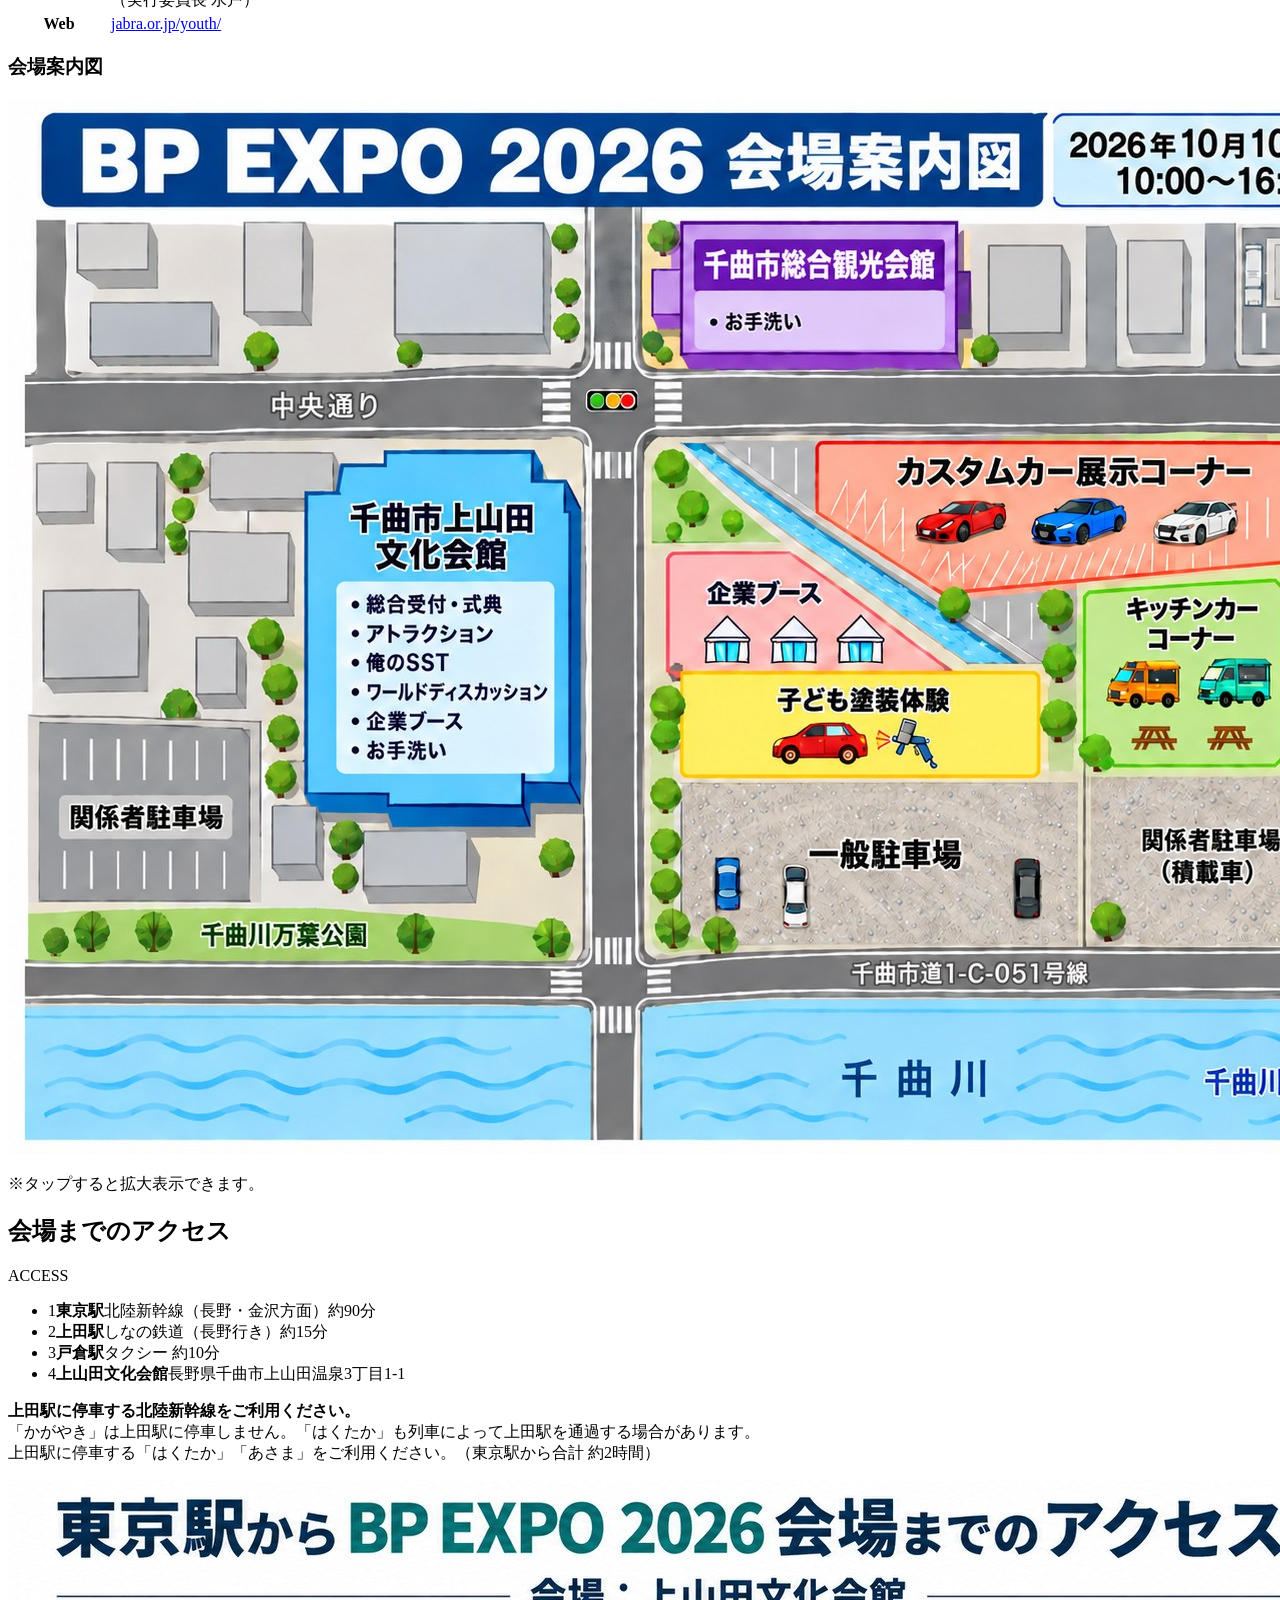
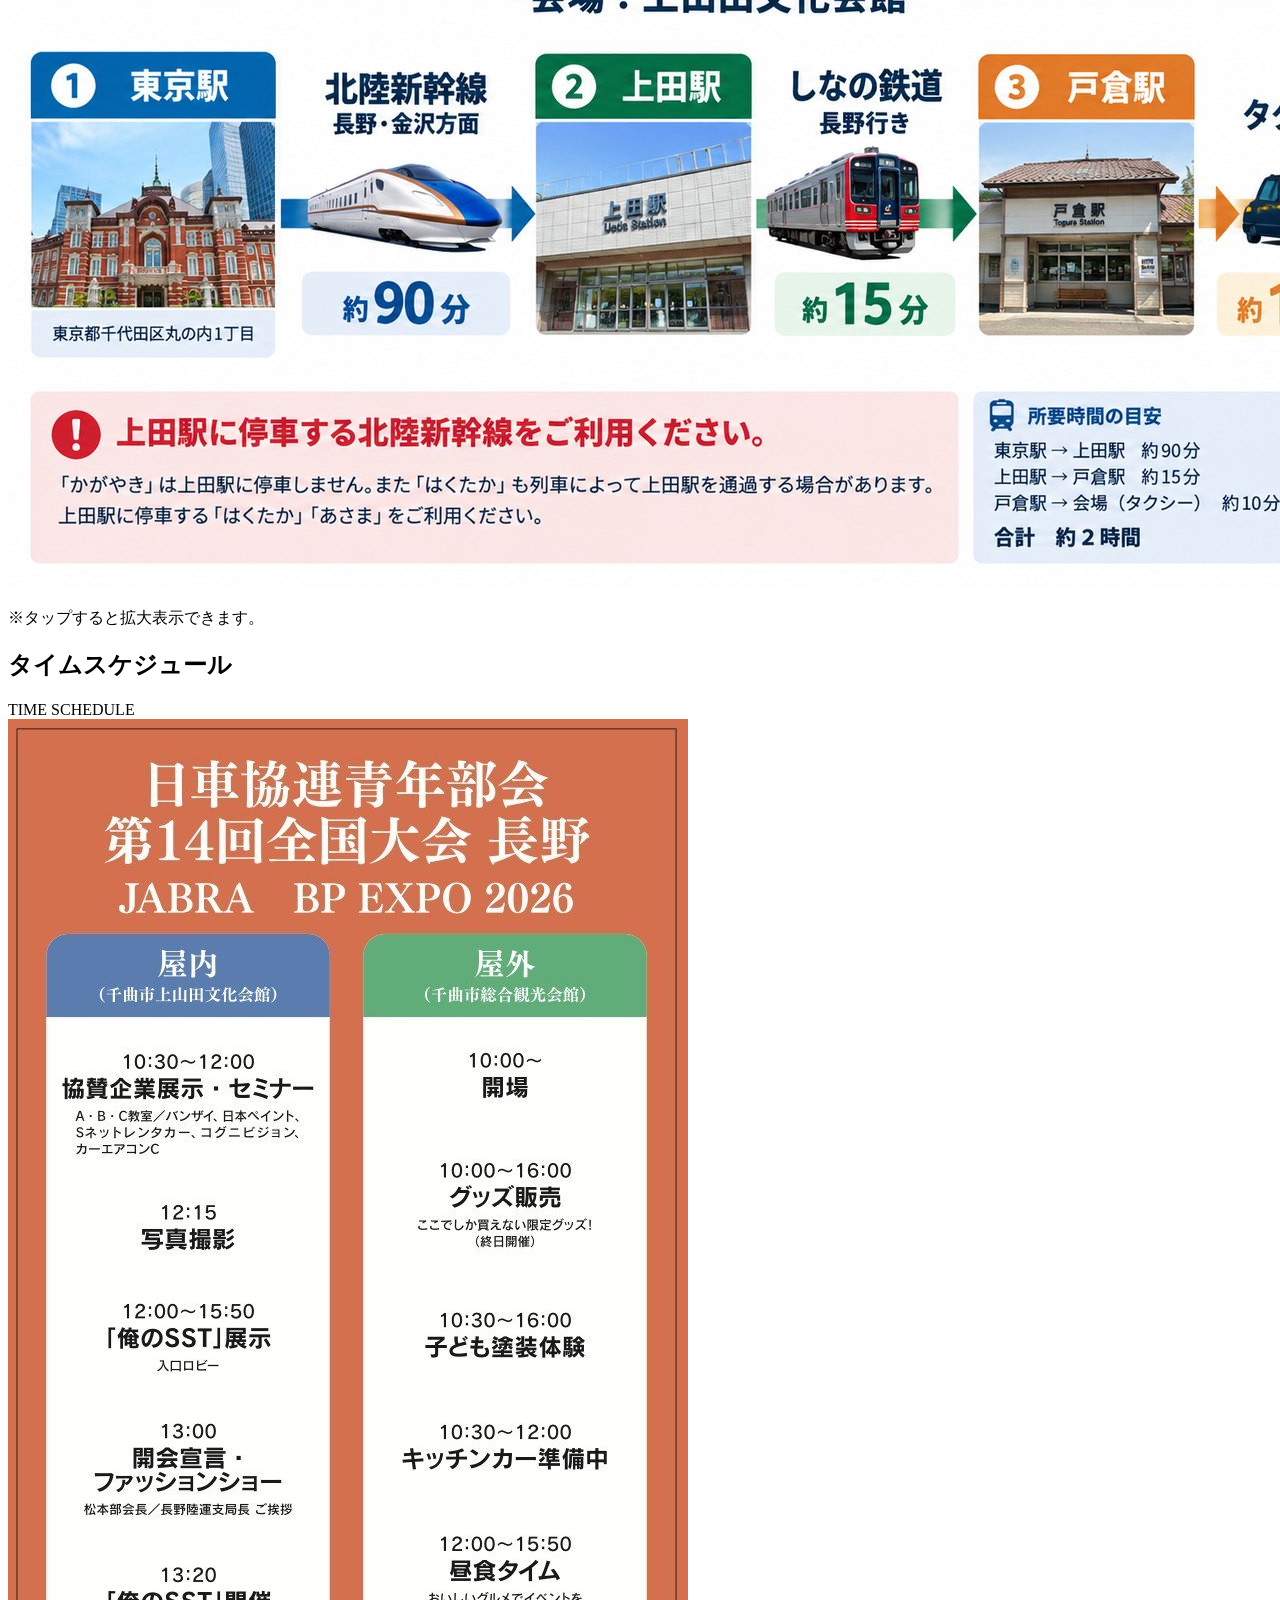
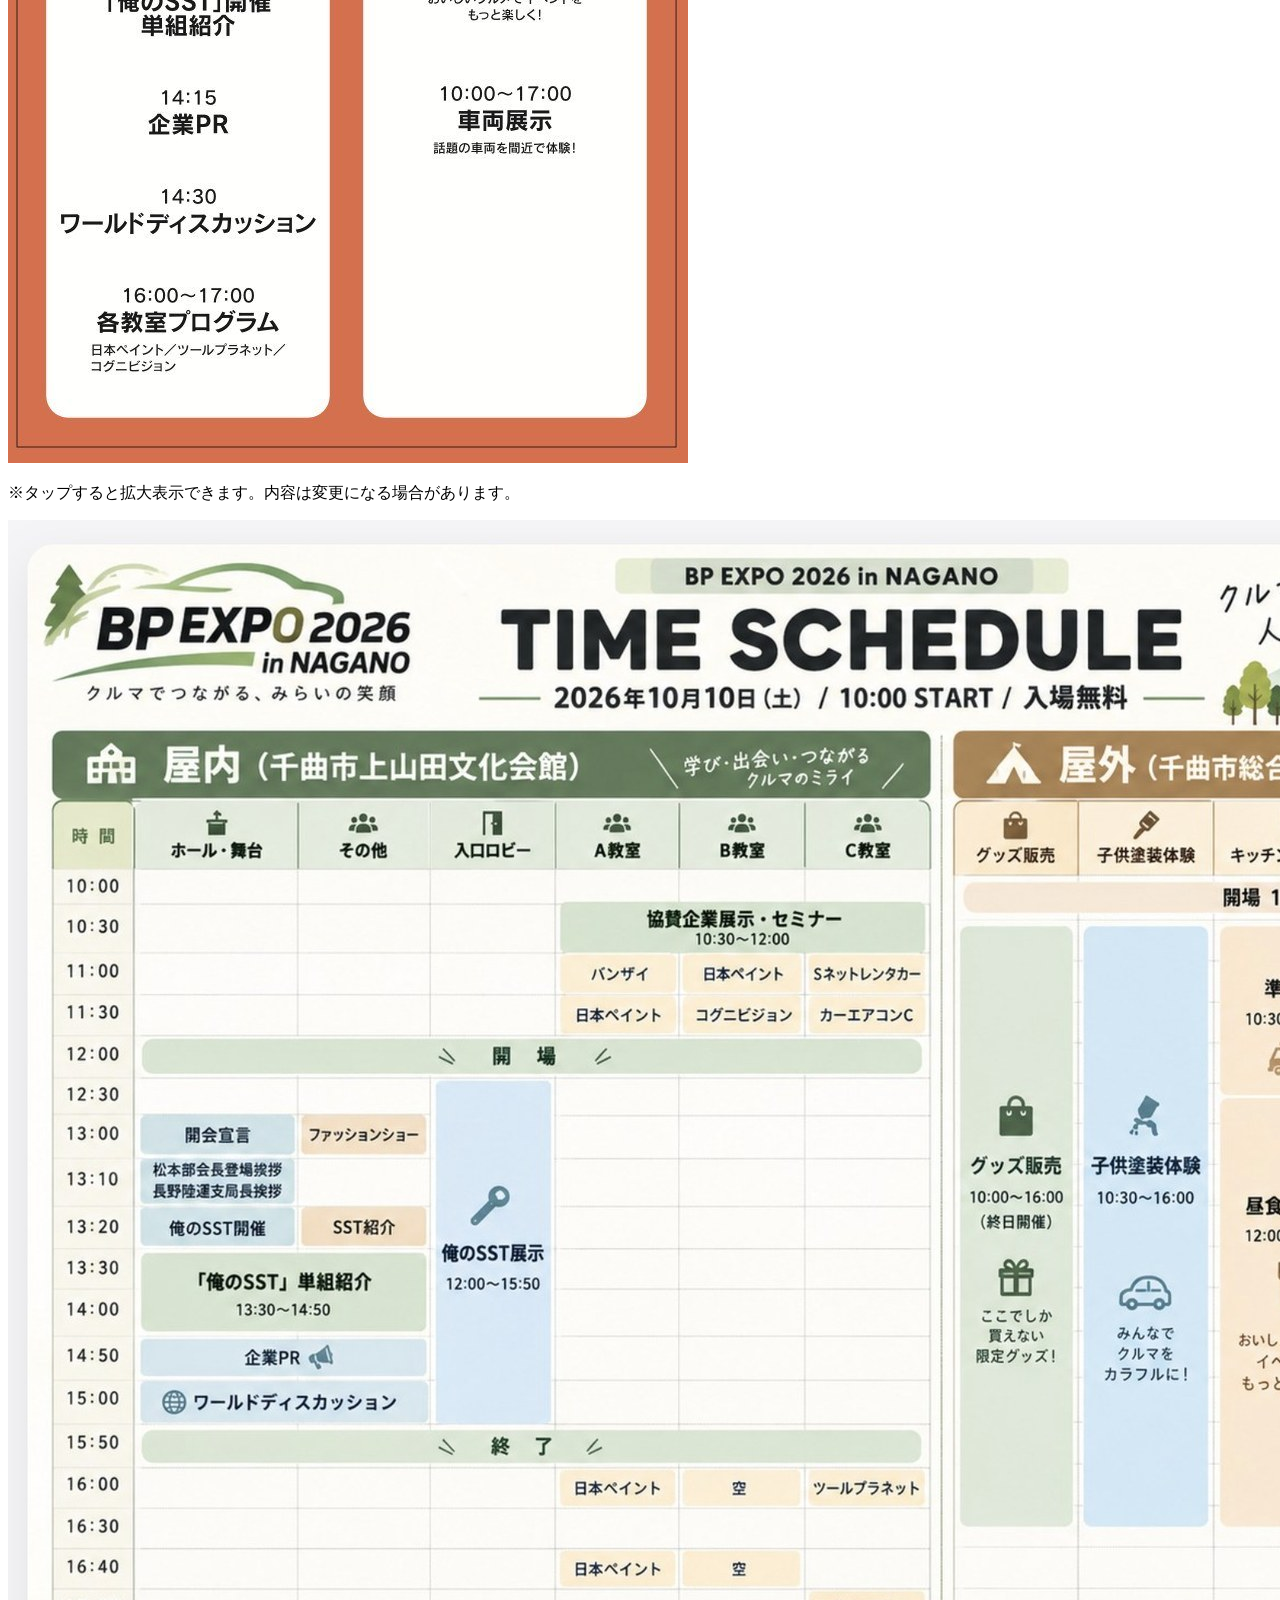
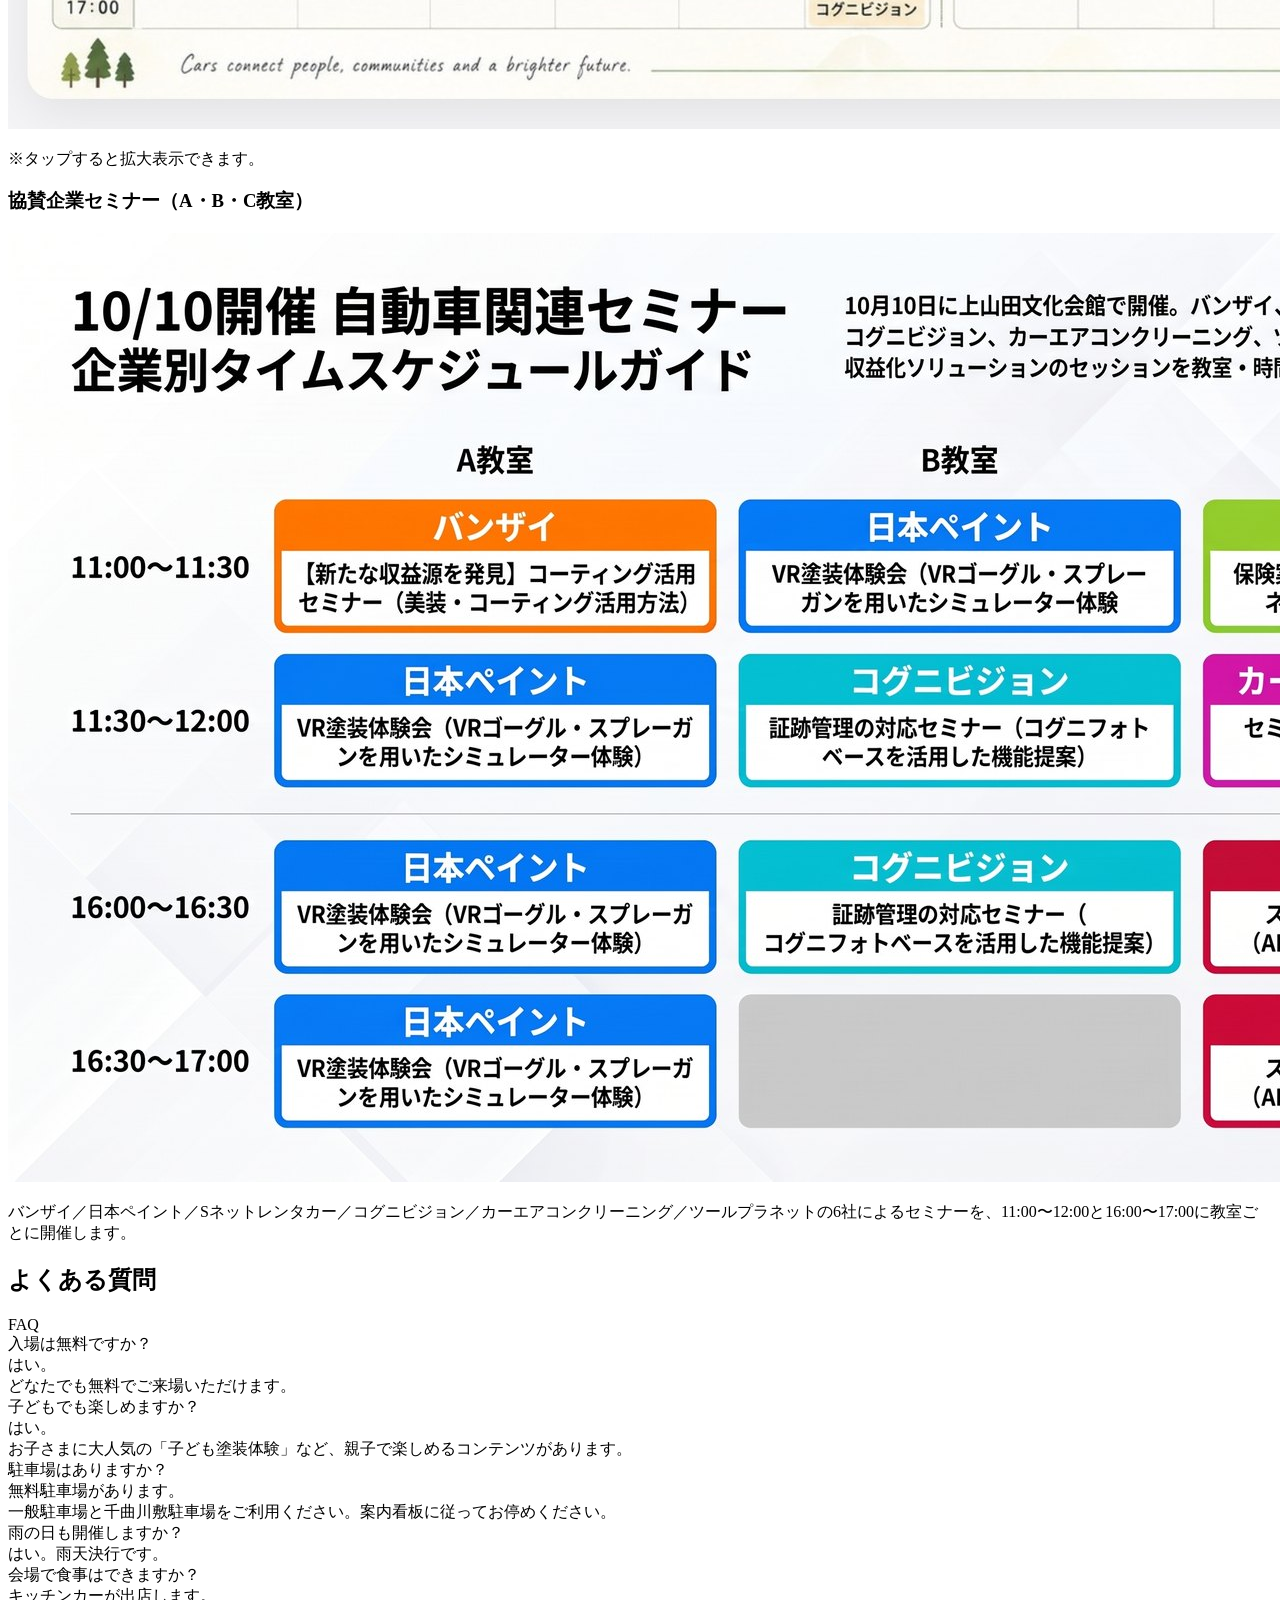
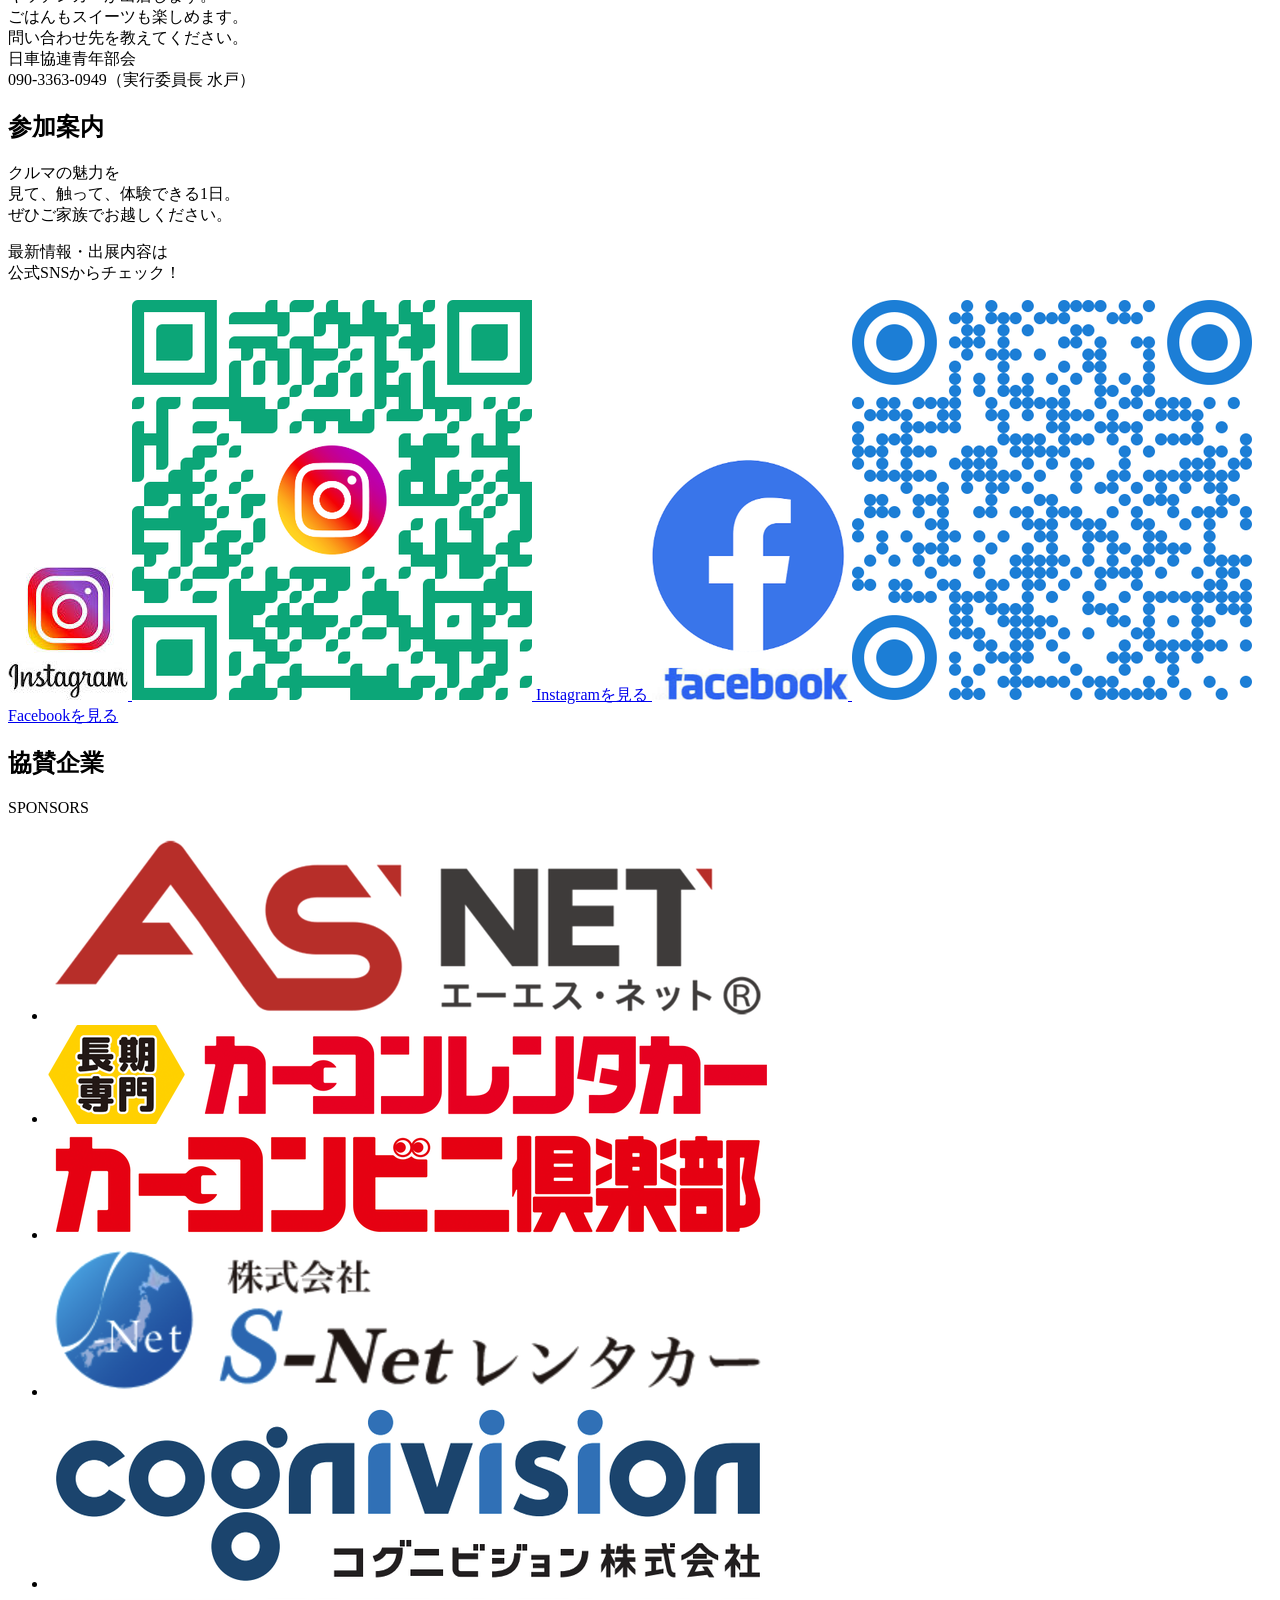
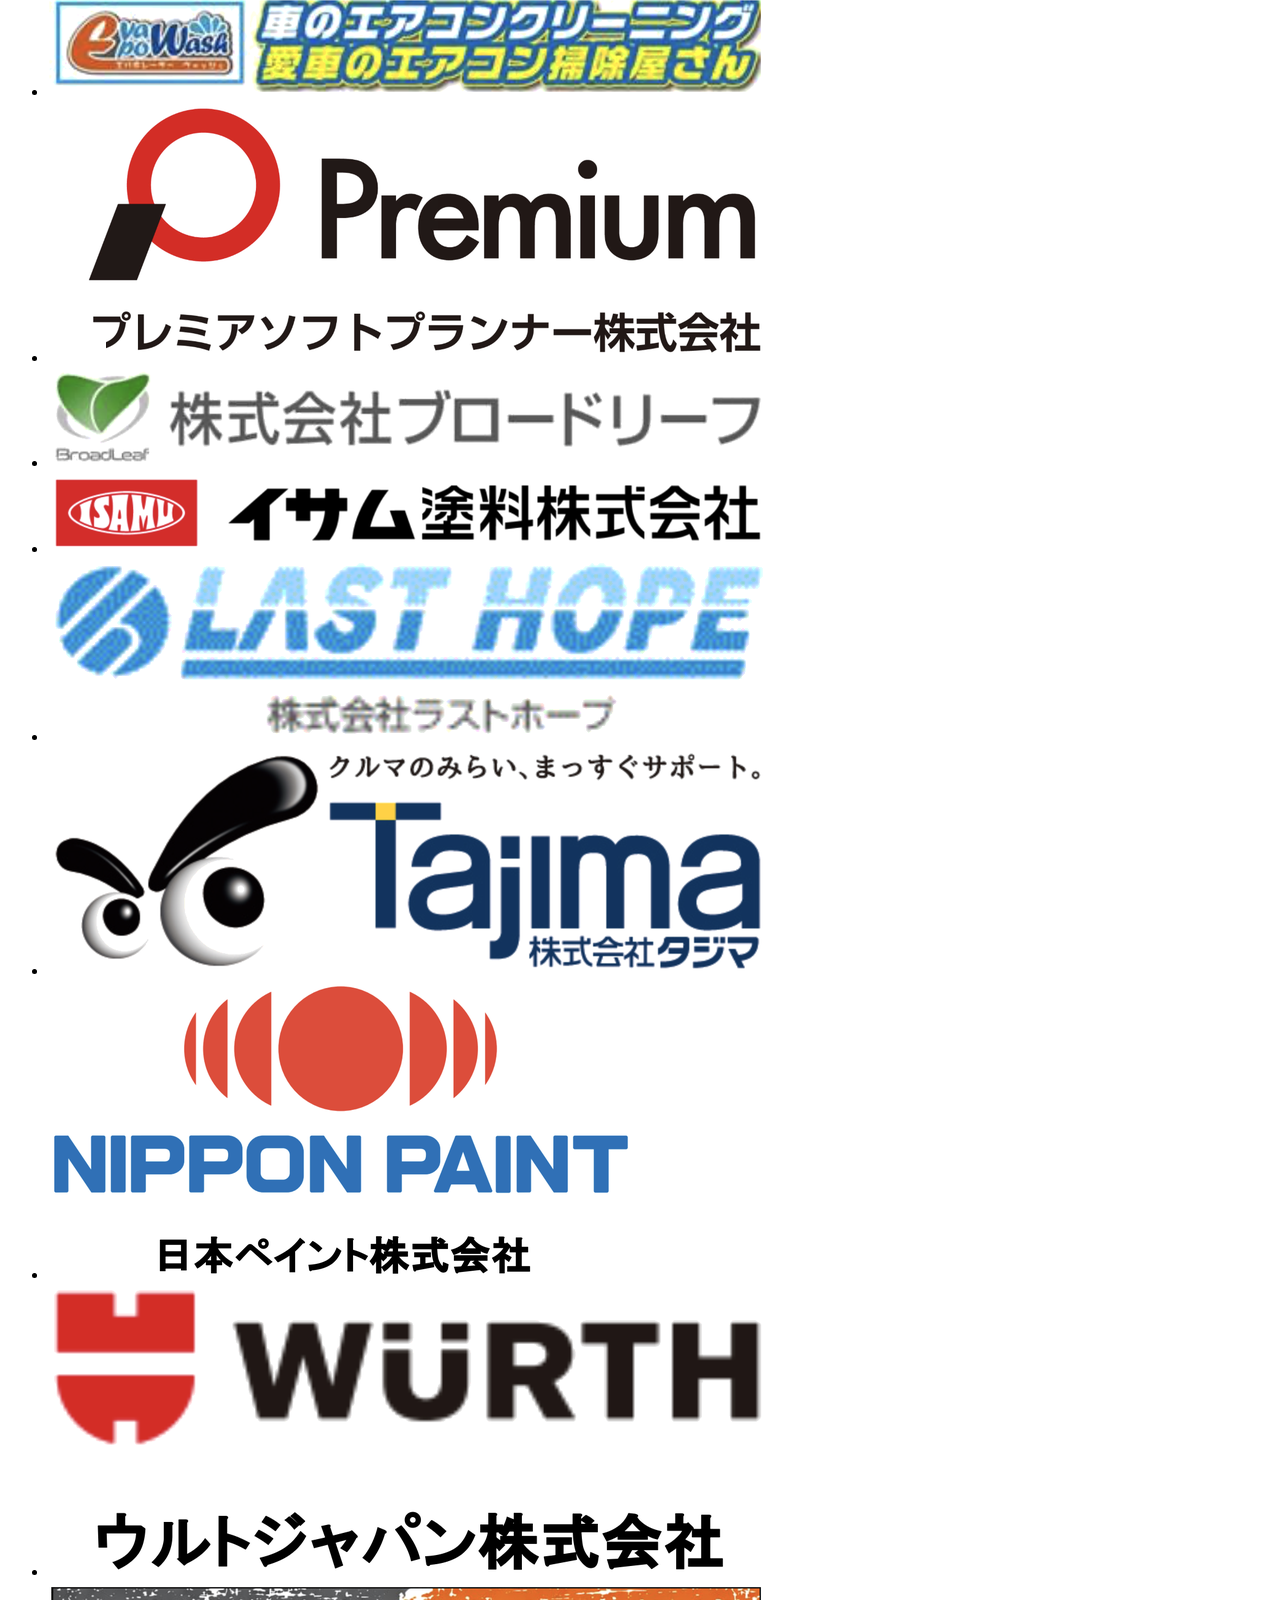
==== commit 473916bd: "Add files via upload" ====
--- a/index.html
+++ b/index.html
@@ -63,6 +63,11 @@
         </div>
     </section>
 
+    <!-- Key Visual -->
+    <section class="kv-band reveal">
+        <img src="kv_main.jpg" alt="JABRA BP EXPO 2026 × ナガノフッコースタイル 技術がつなぐ、未来のクルマ社会。">
+    </section>
+
     <!-- About Section -->
     <section id="about" class="section about-section">
         <div class="container reveal">
@@ -192,7 +197,7 @@
                     </div>
                     <div class="venue-card mt-2">
                         <h4>千曲市総合観光会館 <span>[サブ会場]</span></h4>
-                        <p>コグニビジョン VRブース／お手洗い</p>
+                        <p>お手洗い</p>
                     </div>
                     <div class="venue-card mt-2">
                         <h4>屋外エリア <span>[中央通り東側]</span></h4>
@@ -200,7 +205,14 @@
                     </div>
                     <div class="venue-card mt-2">
                         <h4>駐車場 <span>[無料]</span></h4>
-                        <p>一般駐車場、千曲川敷駐車場をご利用ください。<br>会場周辺の案内看板に従ってご利用ください。</p>
+                        <p>
+                            一般来場者・日帰り会員：C駐車場（上山田文化会館側）<br>
+                            家族連れの一般来場者：D入口からE駐車場へご案内<br>
+                            宿泊者：圓山荘 F・G駐車場<br>
+                            出展（屋外）：Eエリア／出展（屋内）：C駐車場（文化会館真裏）
+                        </p>
+                        <p class="note mt-2">※当日は係員・案内看板の誘導に従ってご利用ください。</p>
+                        <a class="map-link" href="parking.jpg" target="_blank" rel="noopener noreferrer">駐車場のご案内（詳細）を見る →</a>
                     </div>
 
 </div>
@@ -260,6 +272,36 @@
         </div>
     </section>
 
+    <!-- Access Section -->
+    <section id="access" class="section access-section bg-light">
+        <div class="container reveal">
+            <div class="section-header align-center">
+                <h2 class="section-title">会場までのアクセス</h2>
+                <span class="section-subtitle">ACCESS</span>
+            </div>
+
+            <ul class="access-steps">
+                <li><span class="access-step">1</span><strong>東京駅</strong><span>北陸新幹線（長野・金沢方面）約90分</span></li>
+                <li><span class="access-step">2</span><strong>上田駅</strong><span>しなの鉄道（長野行き）約15分</span></li>
+                <li><span class="access-step">3</span><strong>戸倉駅</strong><span>タクシー 約10分</span></li>
+                <li><span class="access-step">4</span><strong>上山田文化会館</strong><span>長野県千曲市上山田温泉3丁目1-1</span></li>
+            </ul>
+
+            <p class="access-note">
+                <strong>上田駅に停車する北陸新幹線をご利用ください。</strong><br>
+                「かがやき」は上田駅に停車しません。「はくたか」も列車によって上田駅を通過する場合があります。<br>
+                上田駅に停車する「はくたか」「あさま」をご利用ください。（東京駅から合計 約2時間）
+            </p>
+
+            <div class="venue-map">
+                <a href="access.jpg" target="_blank" rel="noopener noreferrer">
+                    <img src="access.jpg" alt="東京駅からBP EXPO 2026会場までのアクセス">
+                </a>
+                <p class="note mt-2">※タップすると拡大表示できます。</p>
+            </div>
+        </div>
+    </section>
+
     <!-- Time Schedule Section -->
     <section id="schedule" class="section schedule-section bg-light">
         <div class="container reveal">
@@ -268,126 +310,26 @@
                 <span class="section-subtitle">TIME SCHEDULE</span>
             </div>
 
-            <div class="schedule-grid">
-                <div class="schedule-col">
-                    <h3 class="schedule-col-title">屋内（千曲市上山田文化会館）</h3>
-                    <ul class="schedule-list">
-                        <li class="schedule-item">
-                            <span class="schedule-time">10:30〜12:00</span>
-                            <div class="schedule-body">
-                                <strong>協賛企業展示・セミナー</strong><span>A・B・C教室／バンザイ、日本ペイント、Sネットレンタカー、コグニビジョン、カーエアコンC</span>
-                            </div>
-                        </li>
-                        <li class="schedule-item">
-                            <span class="schedule-time">12:00</span>
-                            <div class="schedule-body">
-                                <strong>開場</strong>
-                            </div>
-                        </li>
-                        <li class="schedule-item">
-                            <span class="schedule-time">12:00〜15:50</span>
-                            <div class="schedule-body">
-                                <strong>「俺のSST」展示</strong><span>入口ロビー</span>
-                            </div>
-                        </li>
-                        <li class="schedule-item">
-                            <span class="schedule-time">13:00</span>
-                            <div class="schedule-body">
-                                <strong>開会宣言・ファッションショー</strong><span>松本部会長／長野陸運支局長 ご挨拶</span>
-                            </div>
-                        </li>
-                        <li class="schedule-item">
-                            <span class="schedule-time">13:20</span>
-                            <div class="schedule-body">
-                                <strong>「俺のSST」開催・SST紹介</strong>
-                            </div>
-                        </li>
-                        <li class="schedule-item">
-                            <span class="schedule-time">13:30〜14:50</span>
-                            <div class="schedule-body">
-                                <strong>「俺のSST」単組紹介</strong>
-                            </div>
-                        </li>
-                        <li class="schedule-item">
-                            <span class="schedule-time">14:50</span>
-                            <div class="schedule-body">
-                                <strong>企業PR</strong>
-                            </div>
-                        </li>
-                        <li class="schedule-item">
-                            <span class="schedule-time">15:00</span>
-                            <div class="schedule-body">
-                                <strong>ワールドディスカッション</strong>
-                            </div>
-                        </li>
-                        <li class="schedule-item">
-                            <span class="schedule-time">15:50</span>
-                            <div class="schedule-body">
-                                <strong>終了</strong>
-                            </div>
-                        </li>
-                        <li class="schedule-item">
-                            <span class="schedule-time">16:00〜17:00</span>
-                            <div class="schedule-body">
-                                <strong>各教室プログラム</strong><span>日本ペイント／ツールプラネット／コグニビジョン</span>
-                            </div>
-                        </li>
-                    </ul>
-                </div>
-                <div class="schedule-col">
-                    <h3 class="schedule-col-title schedule-col-title--outdoor">屋外（千曲市総合観光会館）</h3>
-                    <ul class="schedule-list">
-                        <li class="schedule-item">
-                            <span class="schedule-time">10:00〜</span>
-                            <div class="schedule-body">
-                                <strong>開場</strong>
-                            </div>
-                        </li>
-                        <li class="schedule-item">
-                            <span class="schedule-time">10:00〜16:00</span>
-                            <div class="schedule-body">
-                                <strong>グッズ販売</strong><span>ここでしか買えない限定グッズ！（終日開催）</span>
-                            </div>
-                        </li>
-                        <li class="schedule-item">
-                            <span class="schedule-time">10:30〜16:00</span>
-                            <div class="schedule-body">
-                                <strong>子ども塗装体験</strong><span>みんなでクルマをカラフルに！</span>
-                            </div>
-                        </li>
-                        <li class="schedule-item">
-                            <span class="schedule-time">10:30〜12:00</span>
-                            <div class="schedule-body">
-                                <strong>キッチンカー準備中</strong>
-                            </div>
-                        </li>
-                        <li class="schedule-item">
-                            <span class="schedule-time">12:00〜15:50</span>
-                            <div class="schedule-body">
-                                <strong>昼食タイム</strong><span>おいしいグルメでイベントをもっと楽しく！</span>
-                            </div>
-                        </li>
-                        <li class="schedule-item">
-                            <span class="schedule-time">10:30〜17:00</span>
-                            <div class="schedule-body">
-                                <strong>車両展示</strong><span>話題の車両を間近で体験！</span>
-                            </div>
-                        </li>
-                        <li class="schedule-item">
-                            <span class="schedule-time">随時</span>
-                            <div class="schedule-body">
-                                <strong>観光会館内のご見学も</strong><span>千曲の魅力もぜひご覧ください！</span>
-                            </div>
-                        </li>
-                    </ul>
-                </div>
-            </div>
-
-            <div class="venue-map">
-                <a href="timetable.jpg" target="_blank" rel="noopener noreferrer">
-                    <img src="timetable.jpg" alt="BP EXPO 2026 タイムスケジュール">
+            <div class="venue-map timetable-figure">
+                <a href="ts_main.jpg" target="_blank" rel="noopener noreferrer">
+                    <img src="ts_main.jpg" alt="BP EXPO 2026 タイムスケジュール">
                 </a>
                 <p class="note mt-2">※タップすると拡大表示できます。内容は変更になる場合があります。</p>
+            </div>
+
+            <div class="venue-map">
+                <a href="timetable2.jpg" target="_blank" rel="noopener noreferrer">
+                    <img src="timetable2.jpg" alt="BP EXPO 2026 タイムスケジュール（会場別）">
+                </a>
+                <p class="note mt-2">※タップすると拡大表示できます。</p>
+            </div>
+
+            <div class="venue-map">
+                <h3 class="venue-map-title">協賛企業セミナー（A・B・C教室）</h3>
+                <a href="seminar.jpg" target="_blank" rel="noopener noreferrer">
+                    <img src="seminar.jpg" alt="10/10開催 自動車関連セミナー 企業別タイムスケジュール">
+                </a>
+                <p class="note mt-2">バンザイ／日本ペイント／Sネットレンタカー／コグニビジョン／カーエアコンクリーニング／ツールプラネットの6社によるセミナーを、11:00〜12:00と16:00〜17:00に教室ごとに開催します。</p>
             </div>
         </div>
     </section>
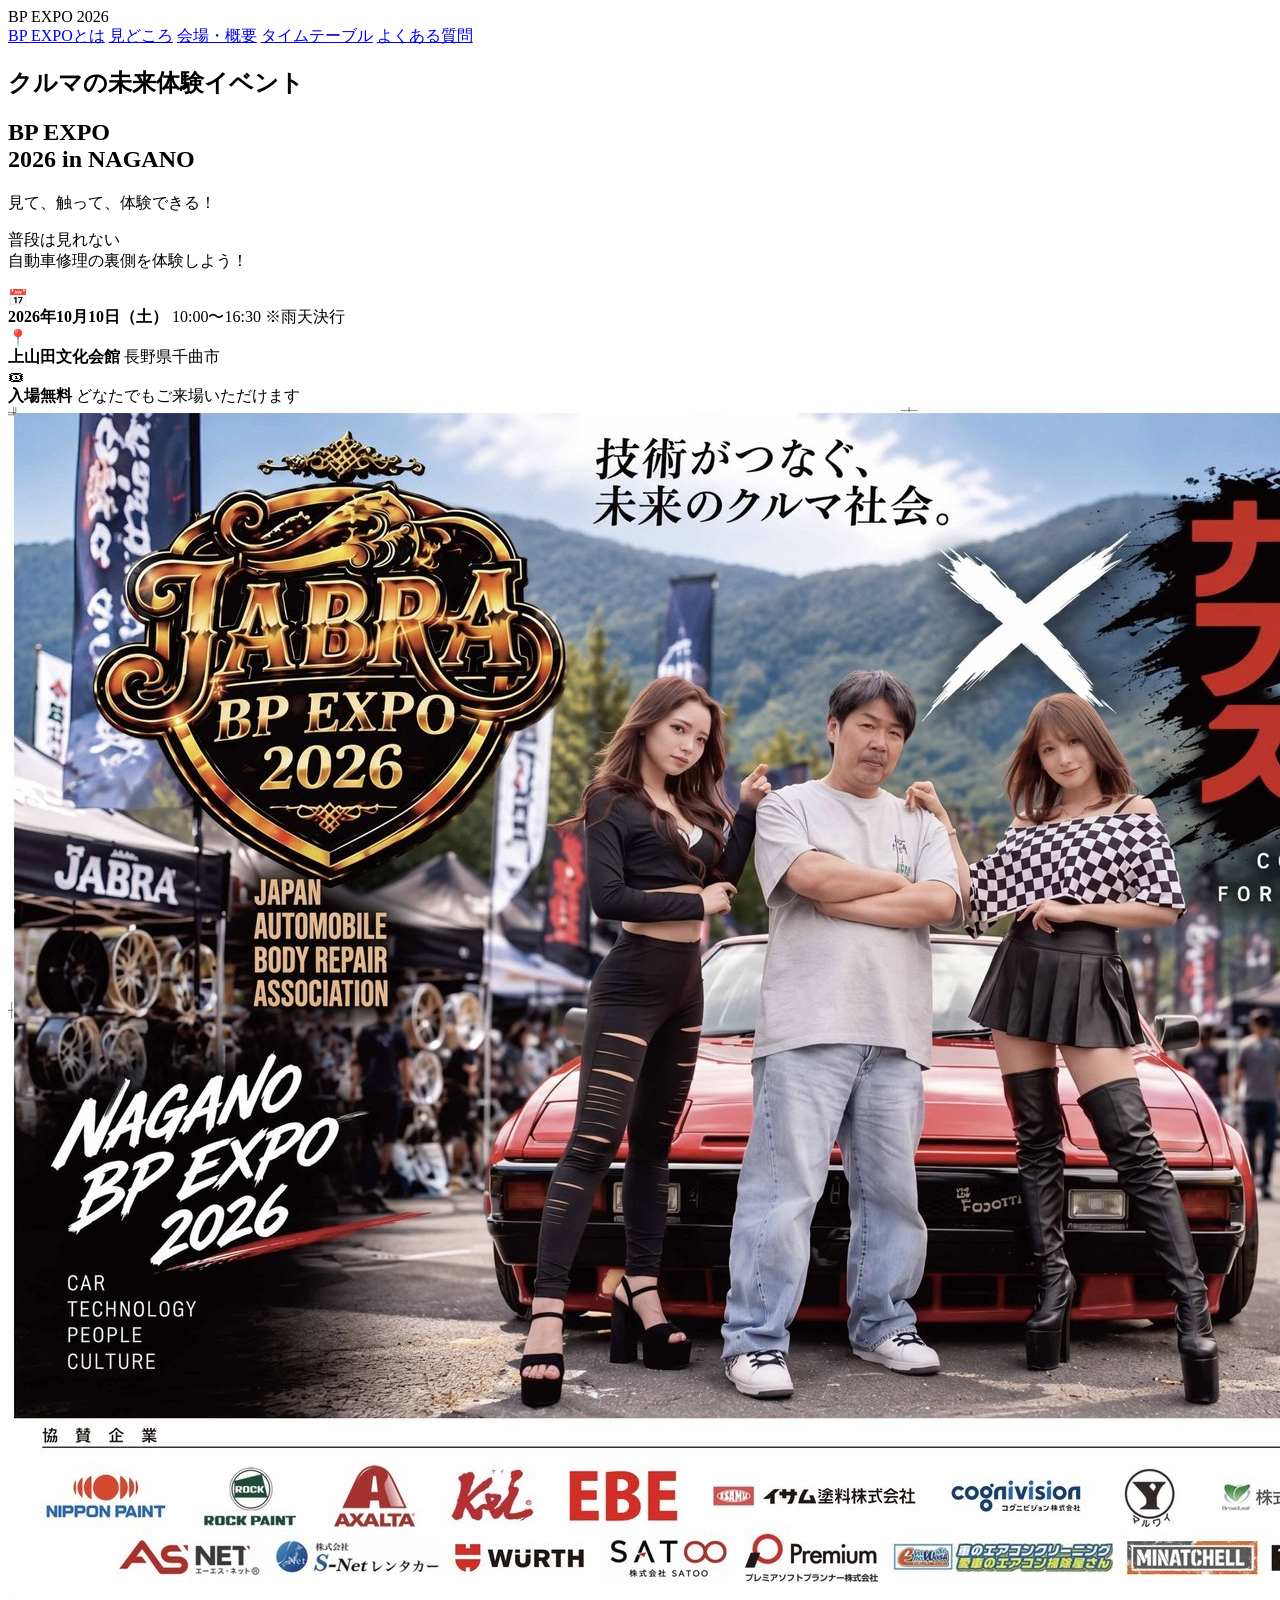
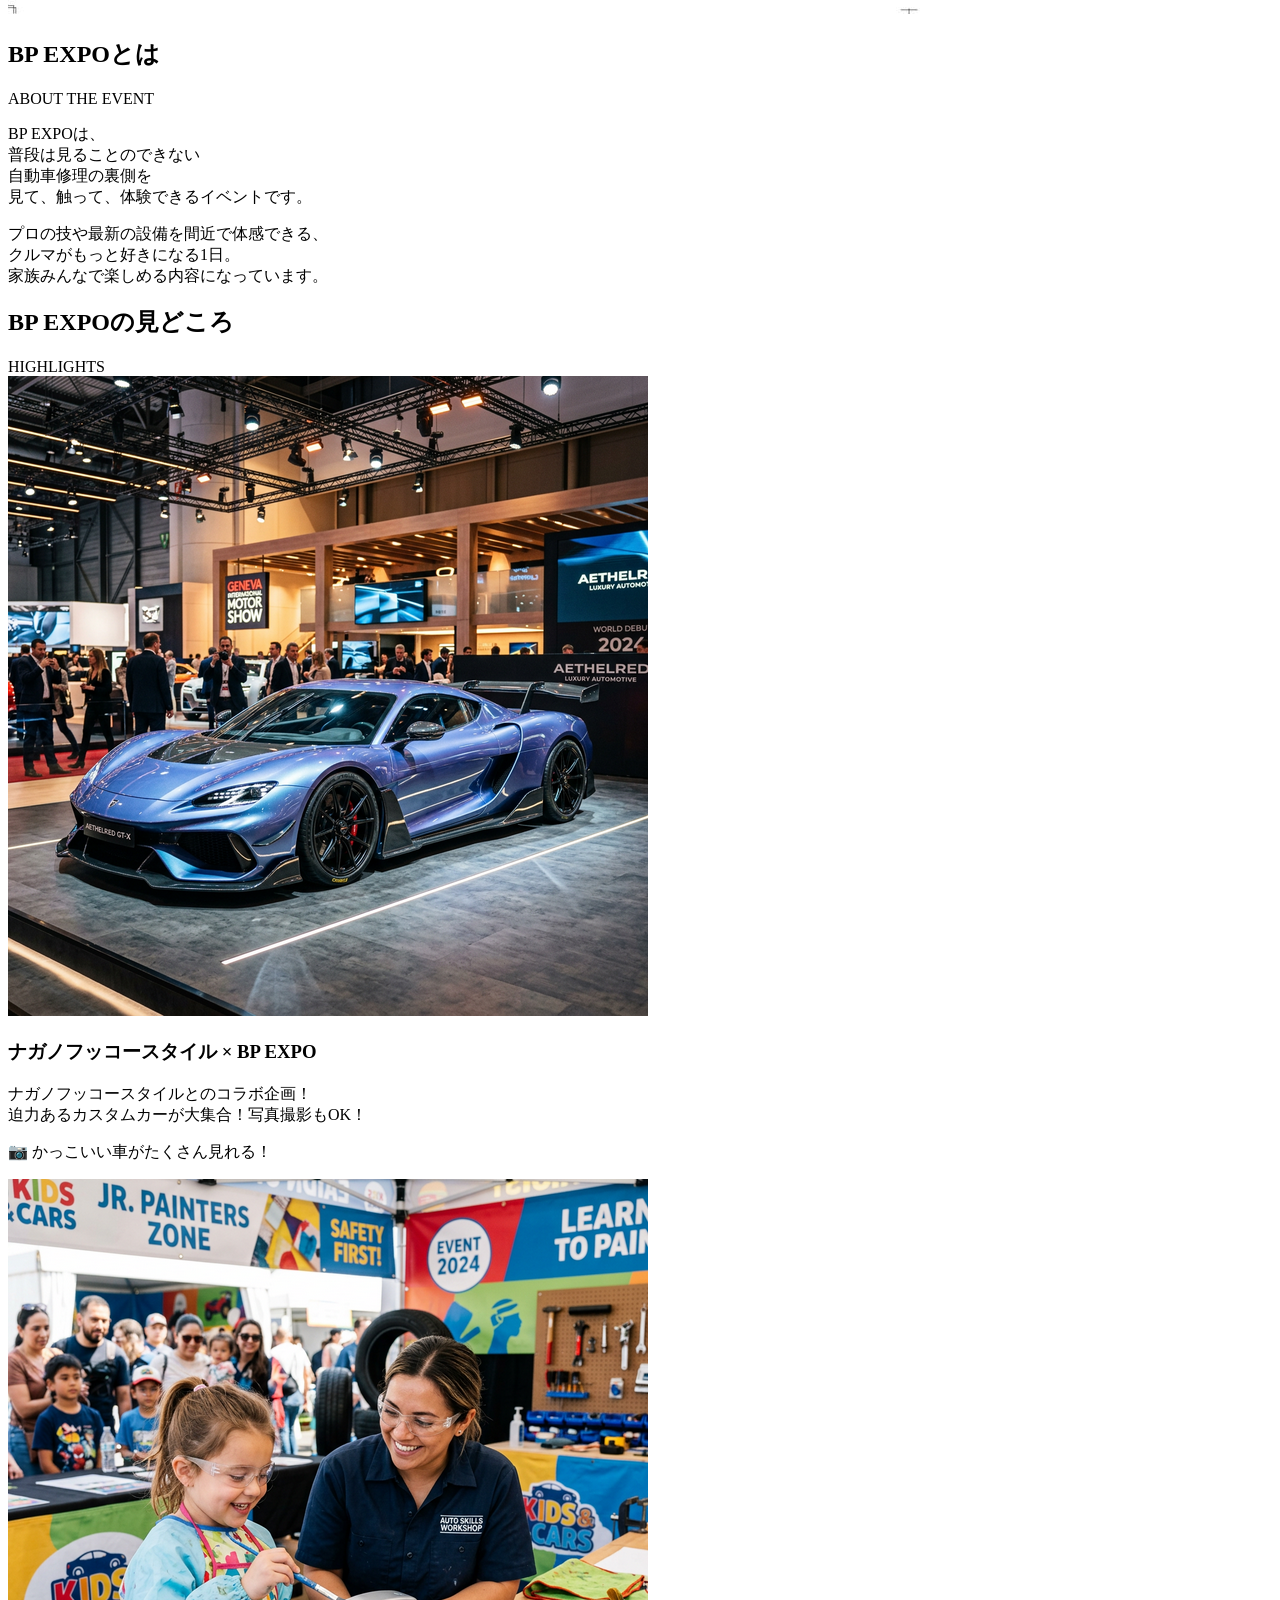
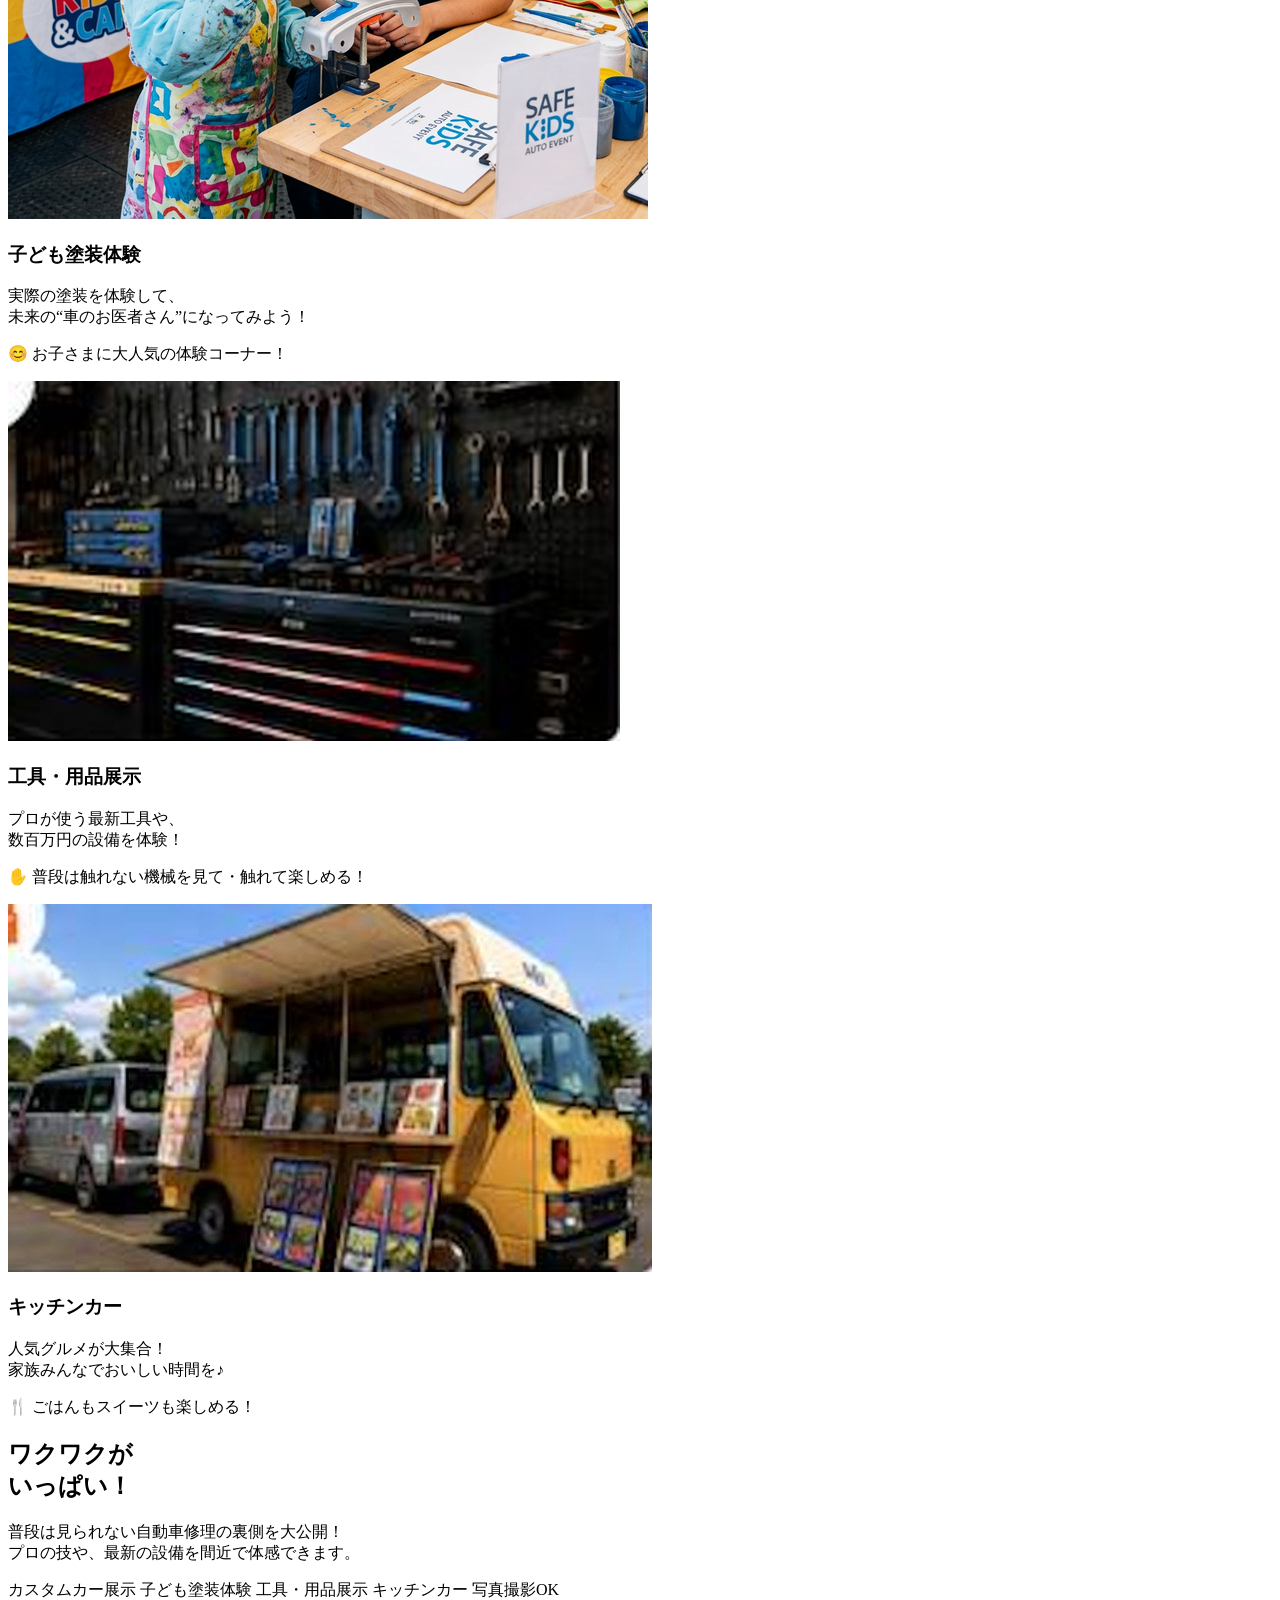
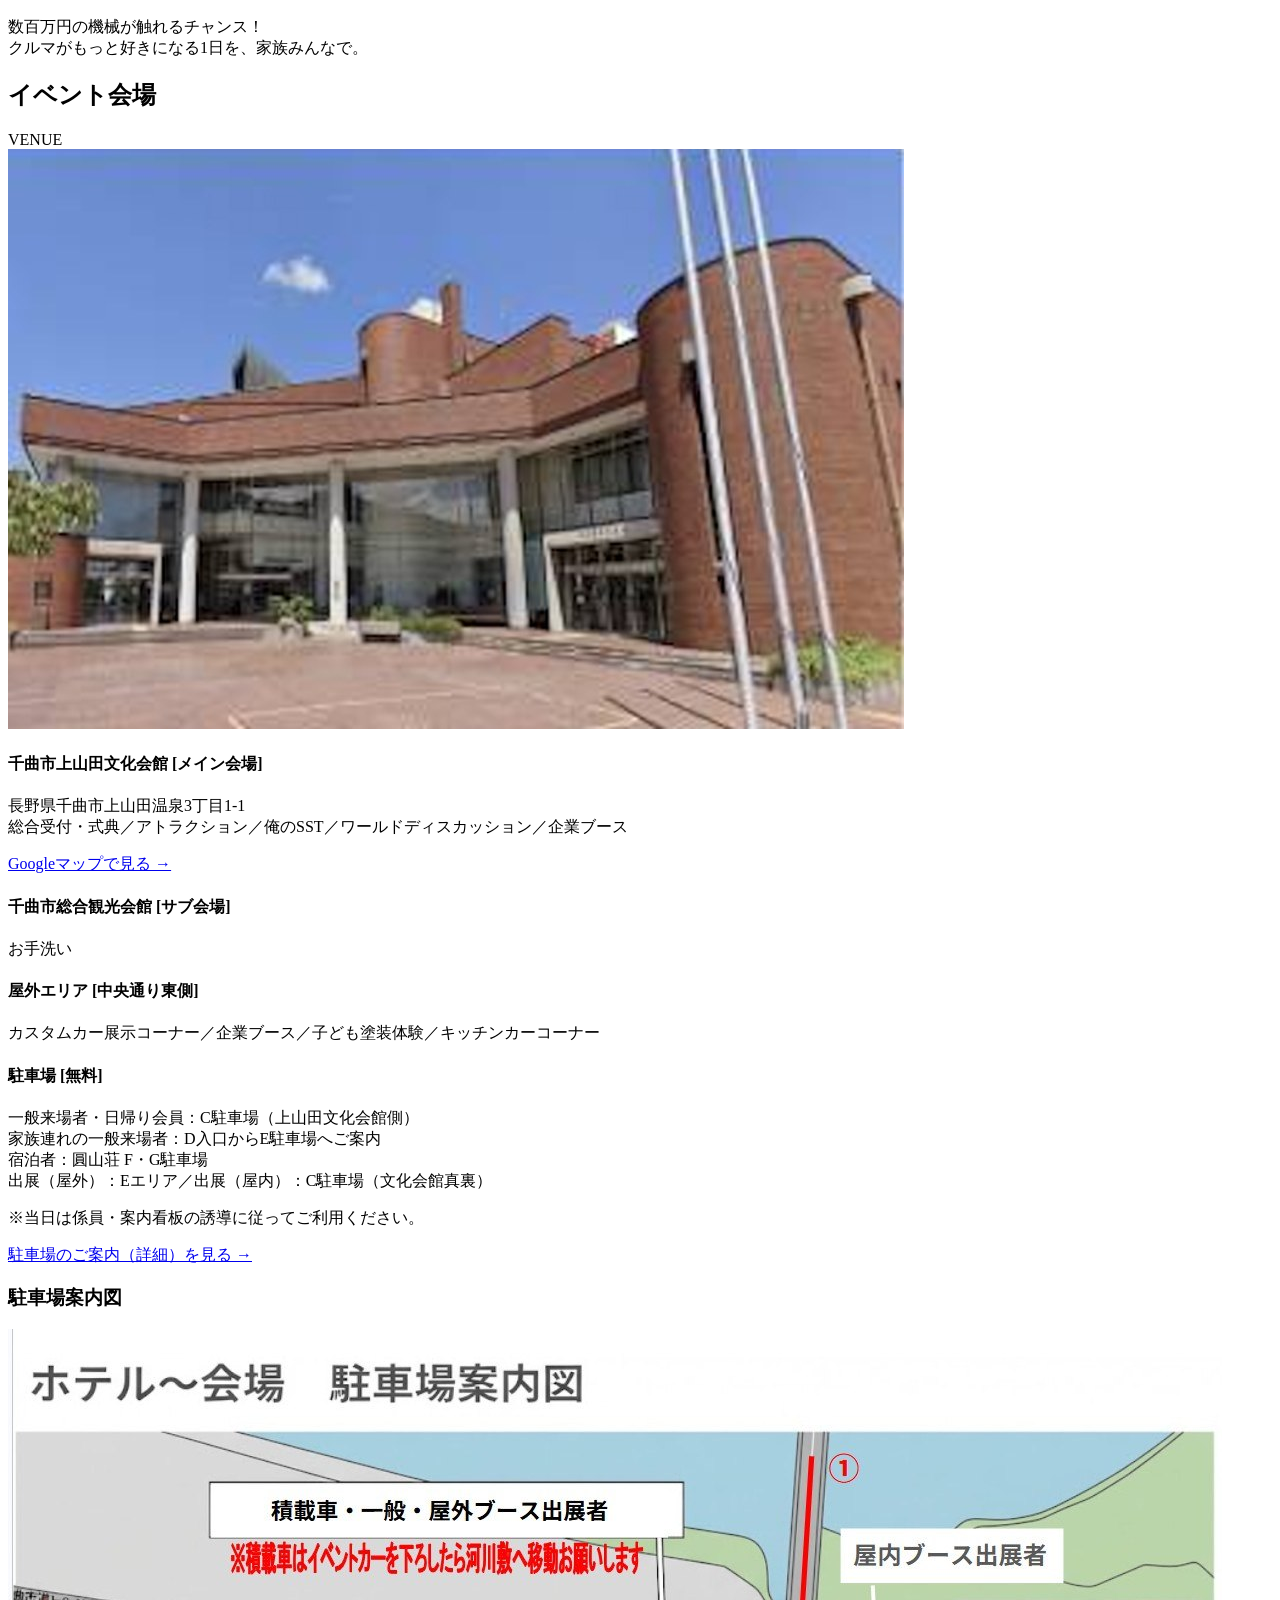
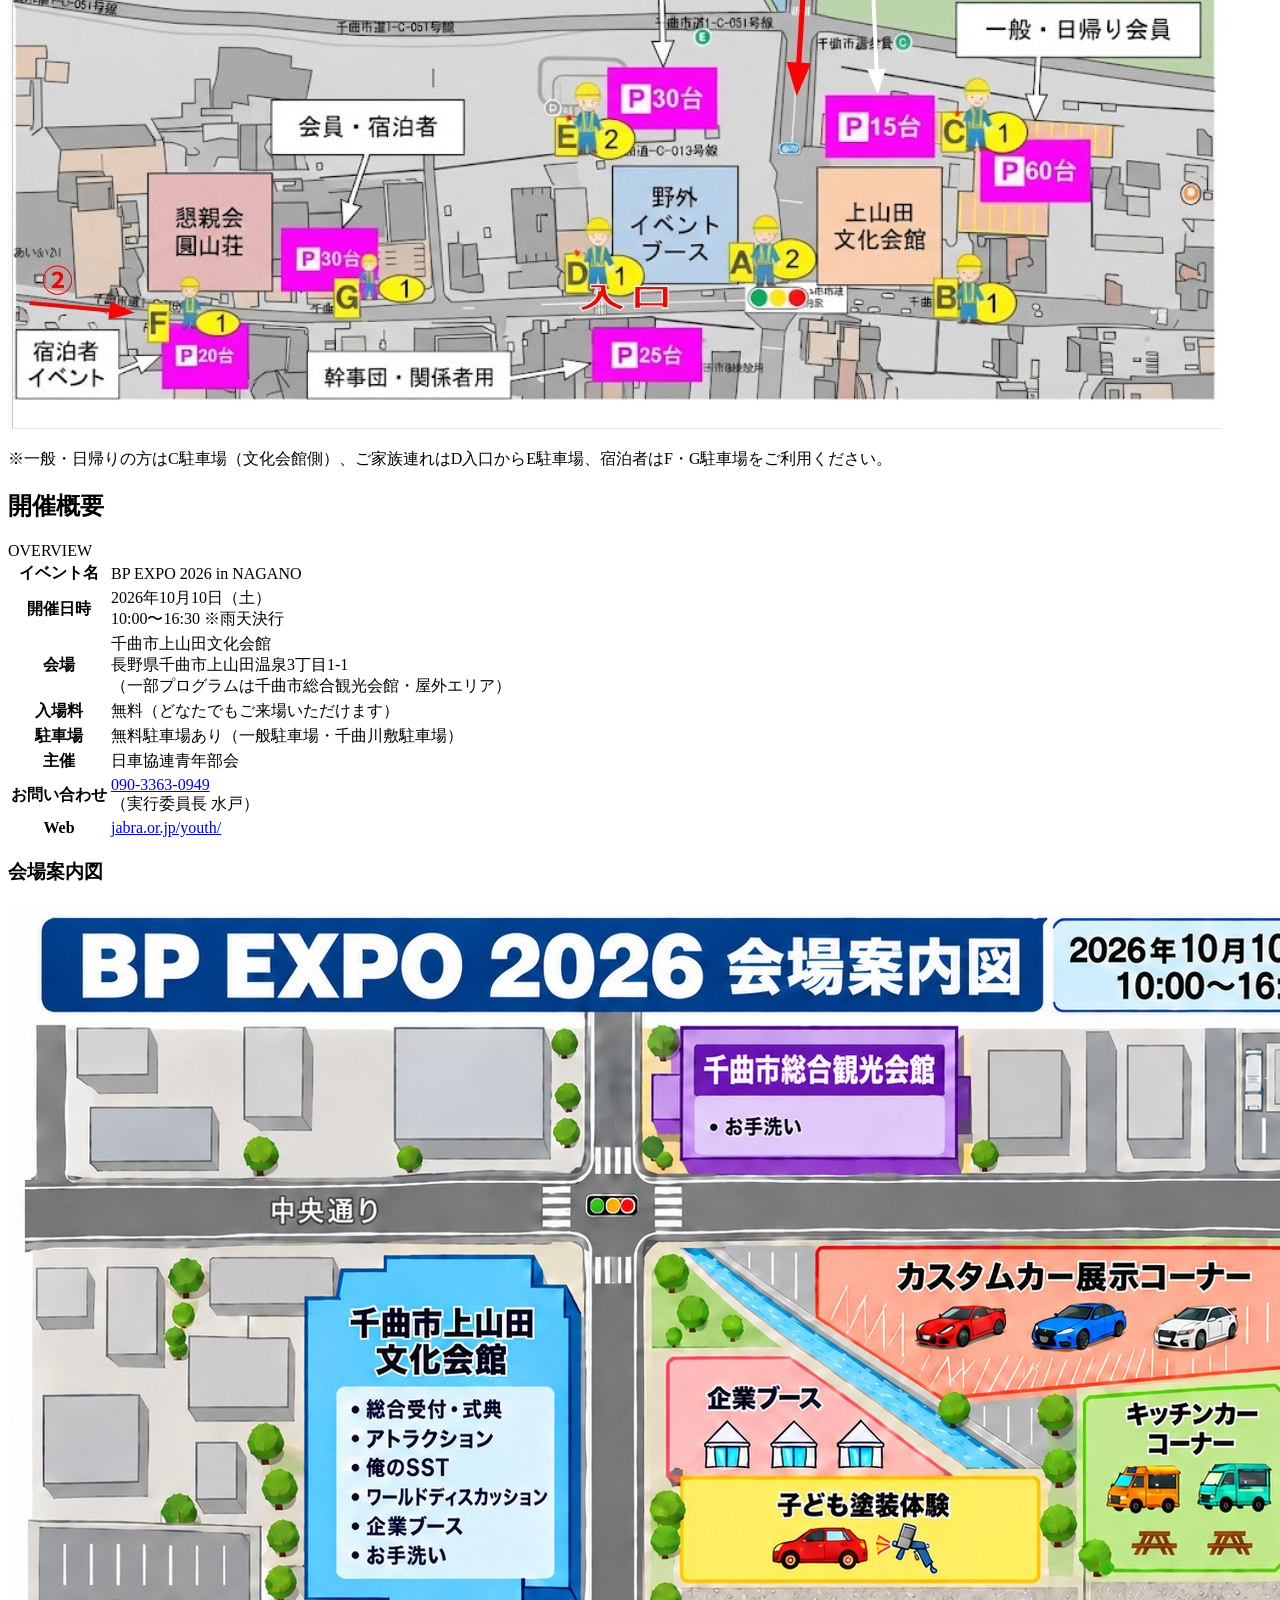
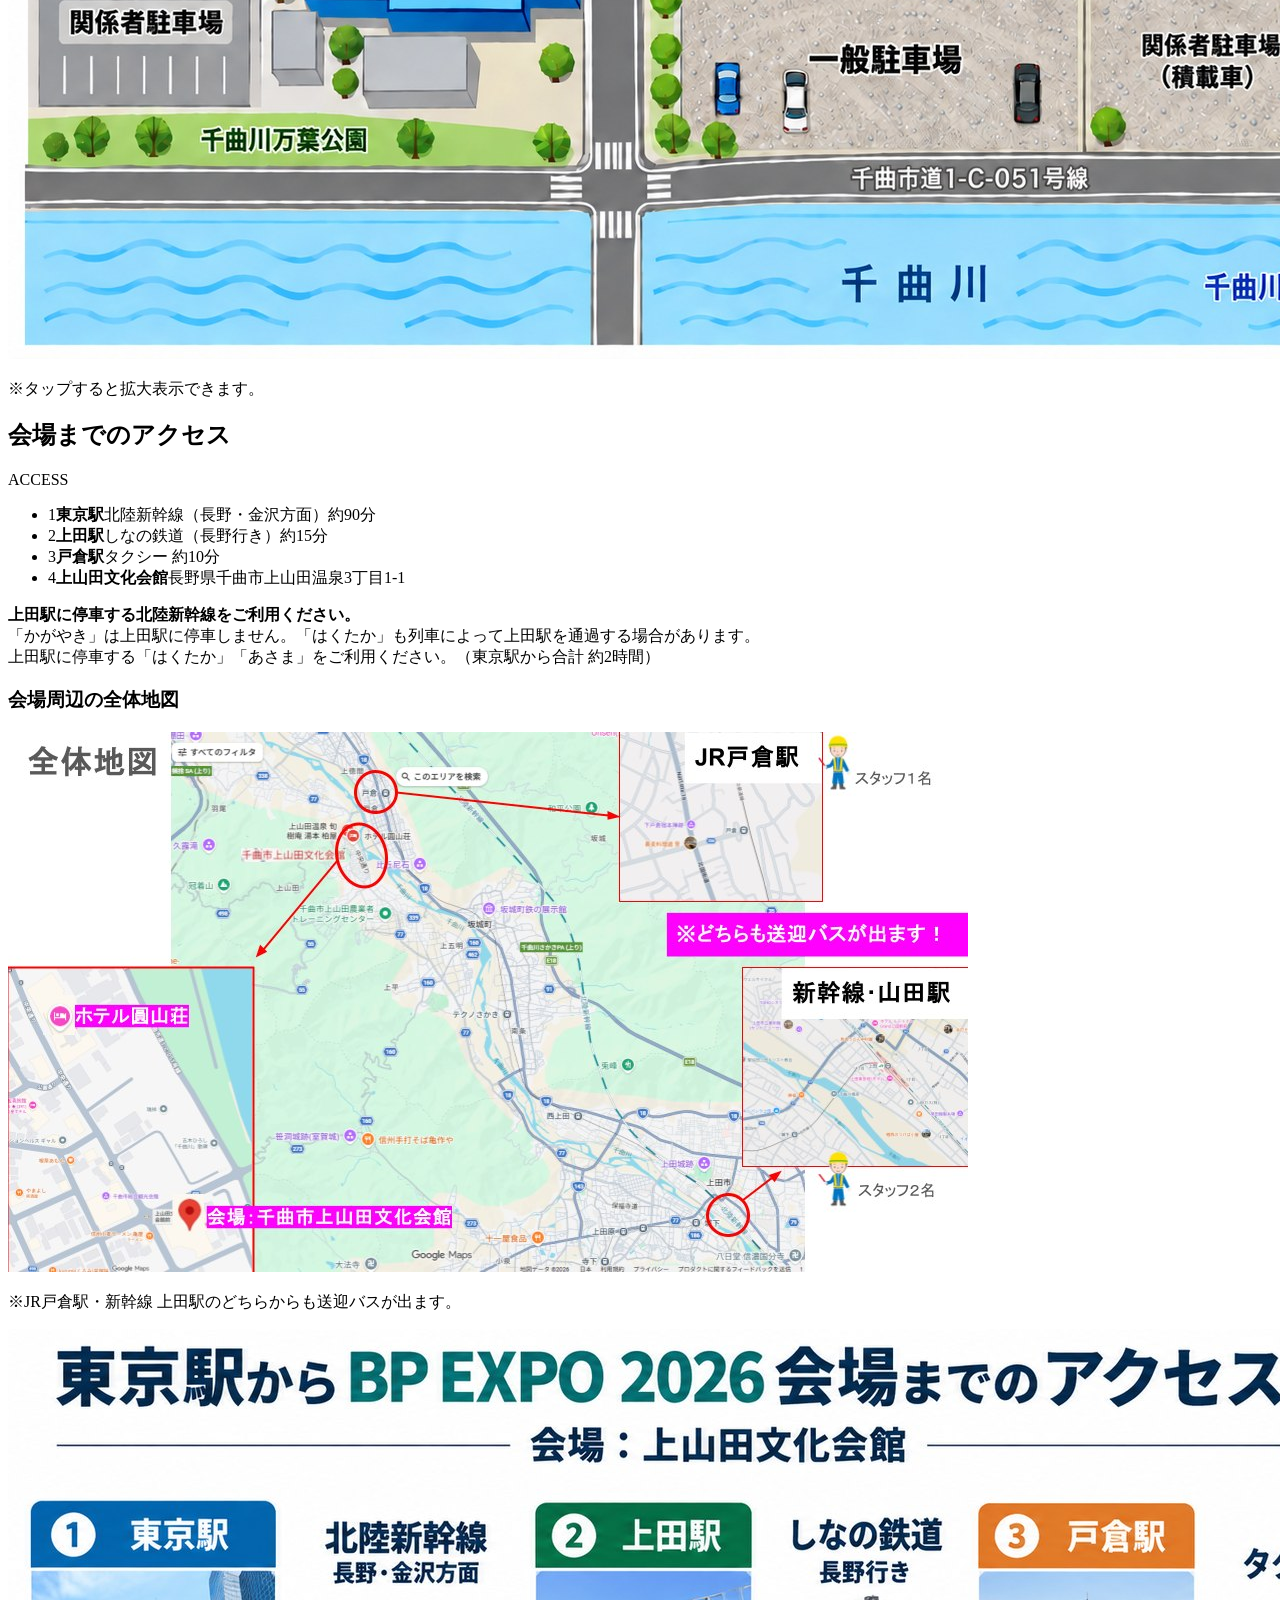
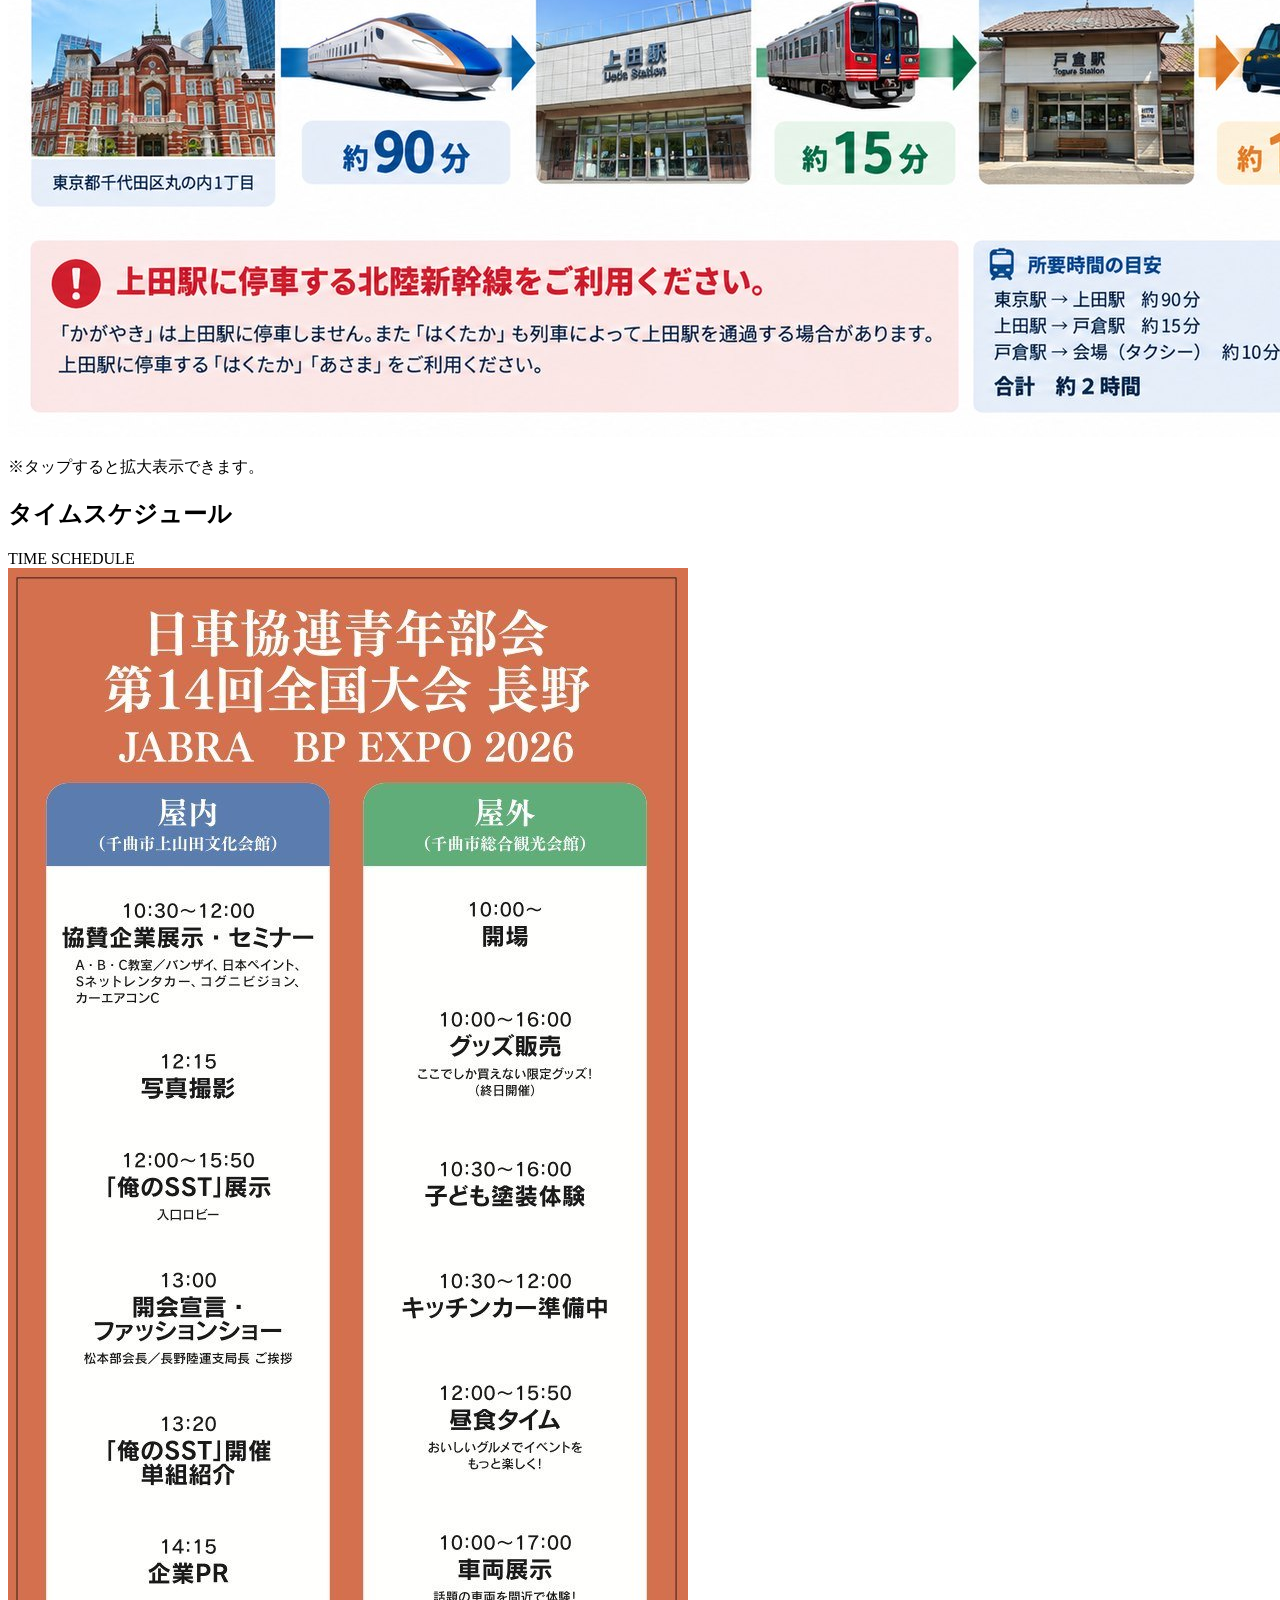
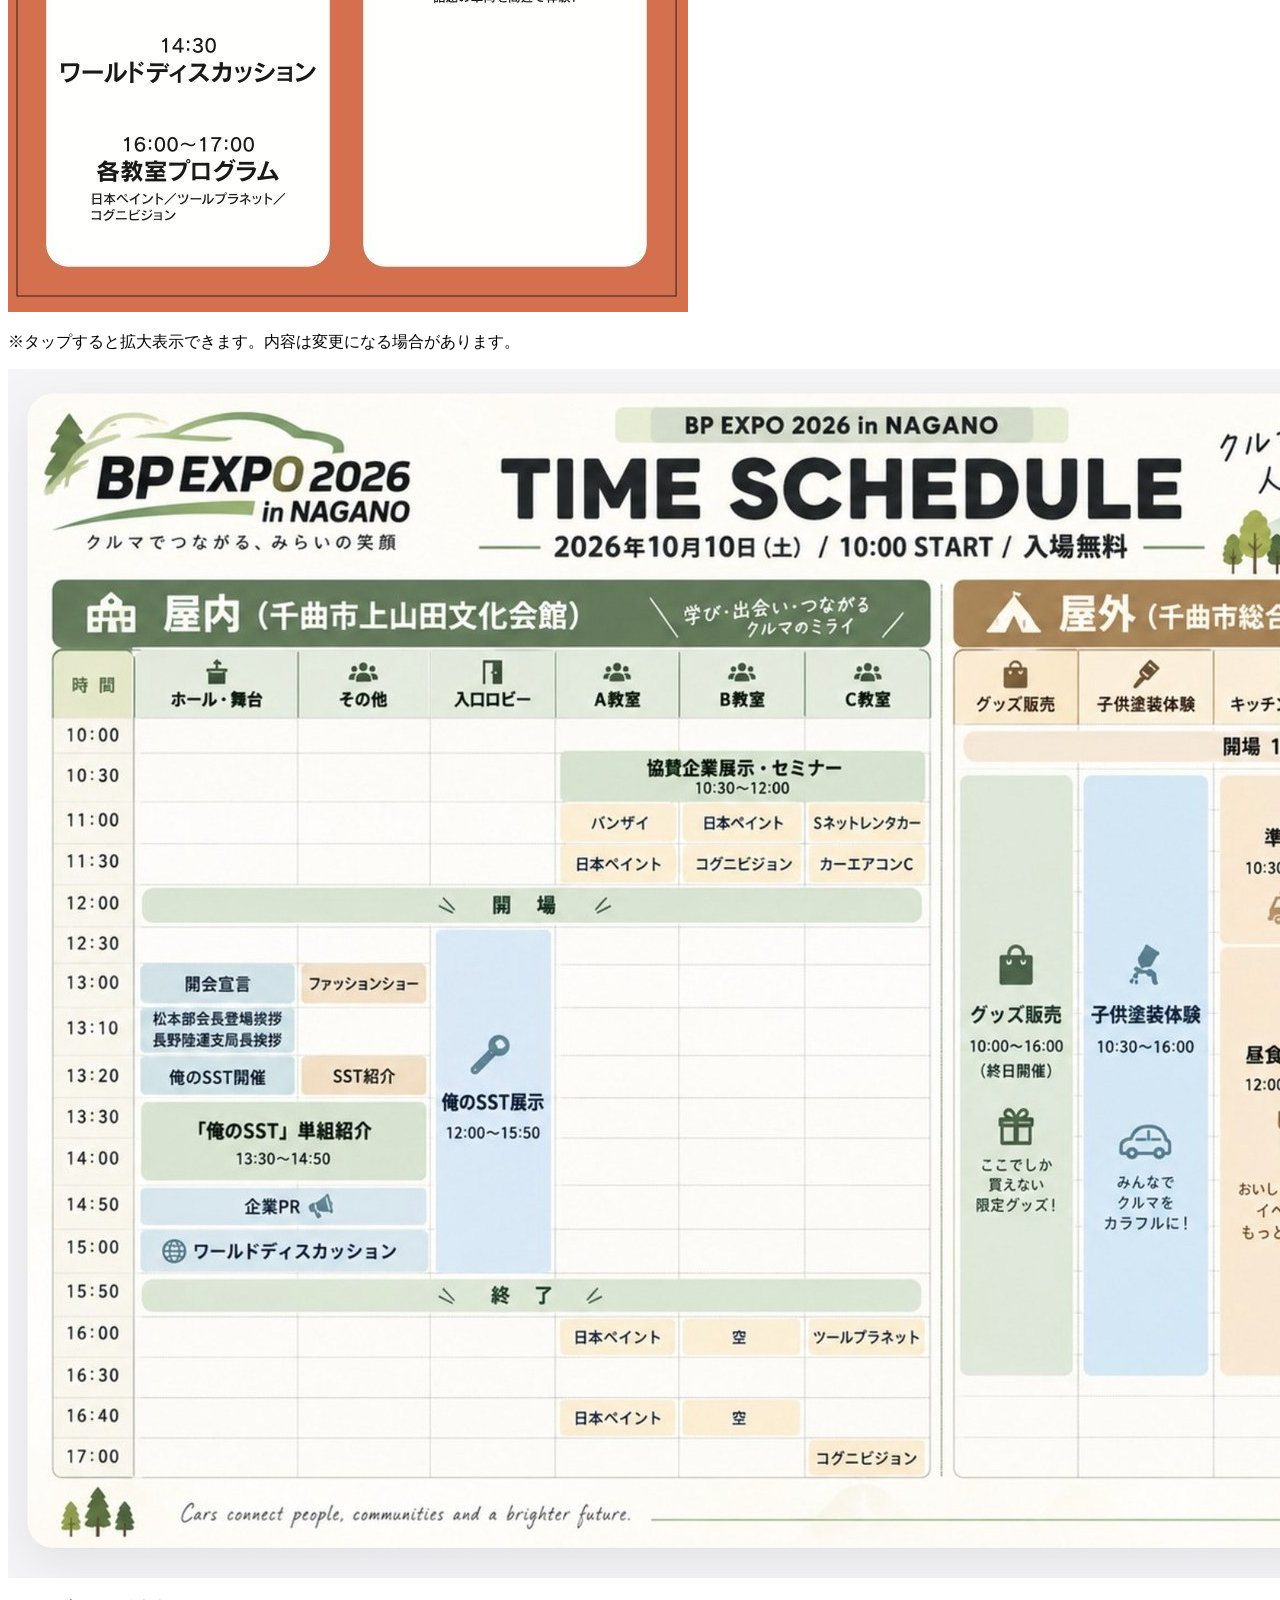
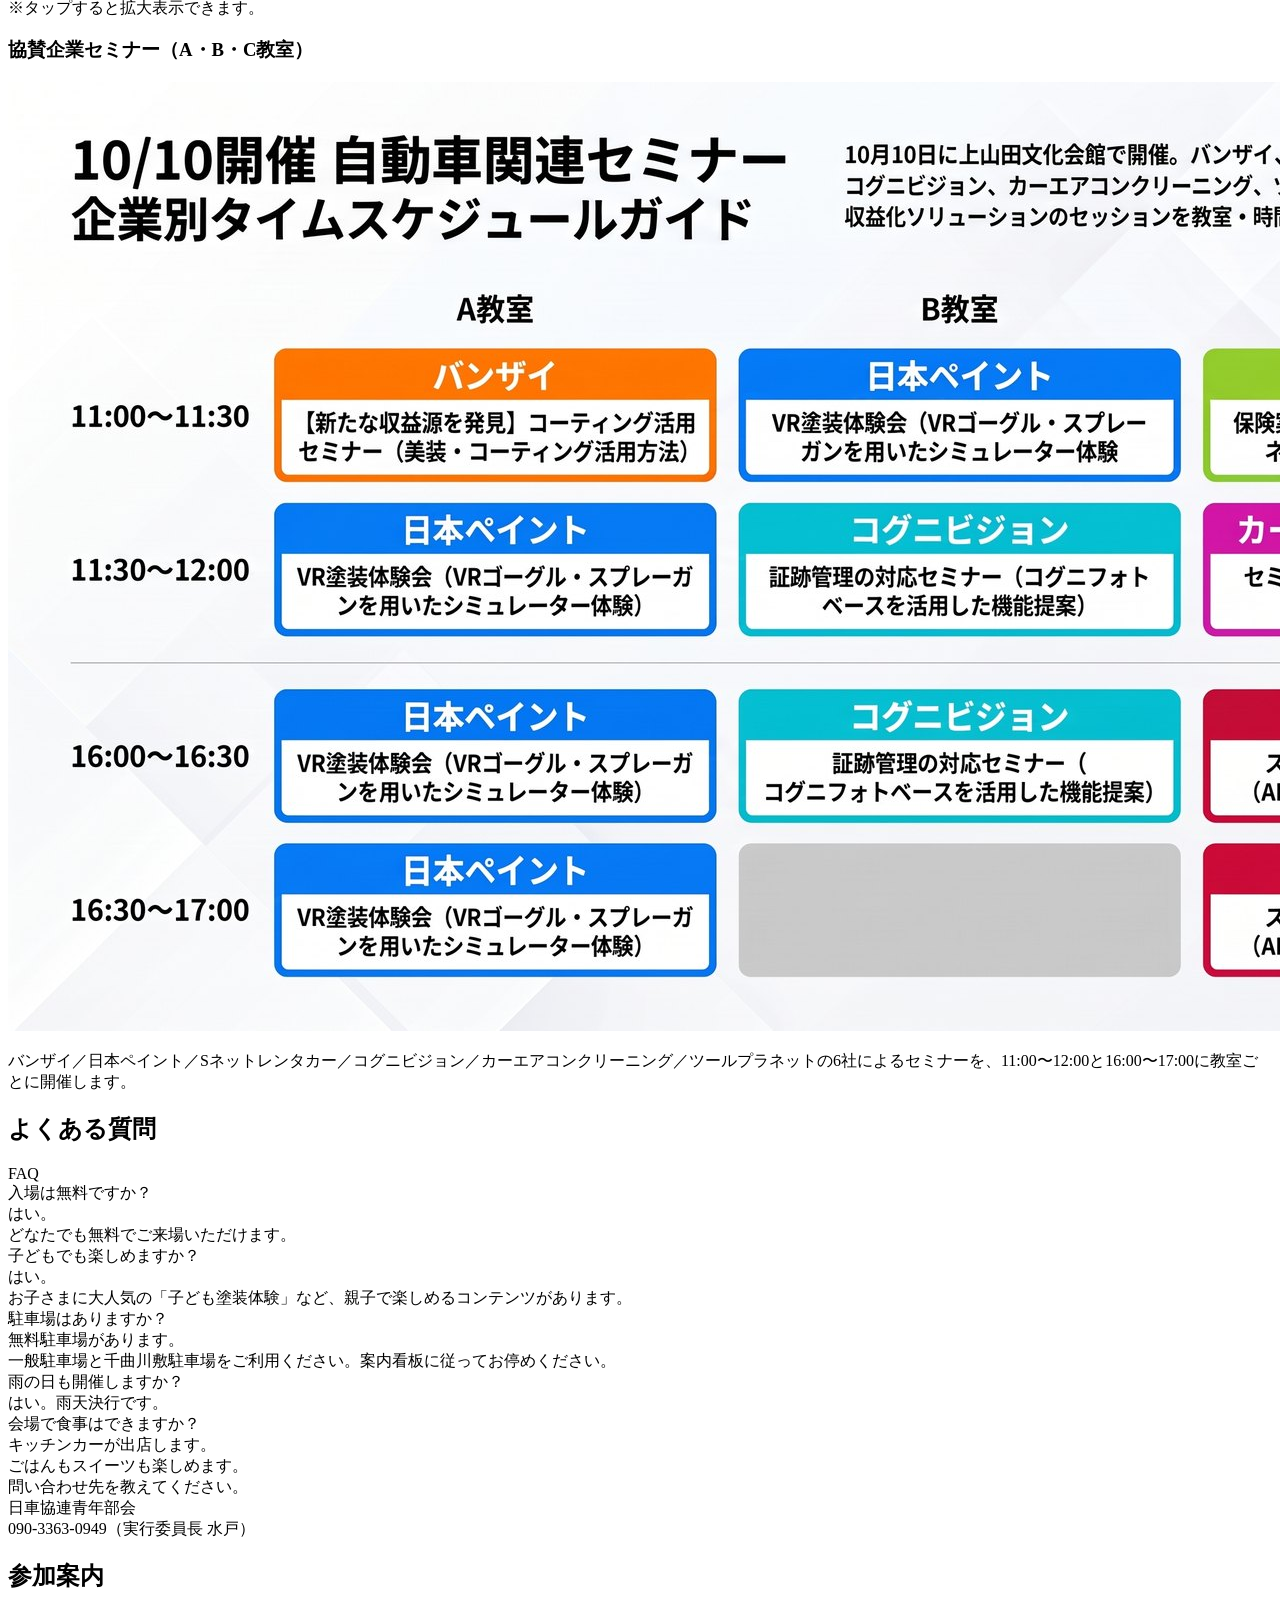
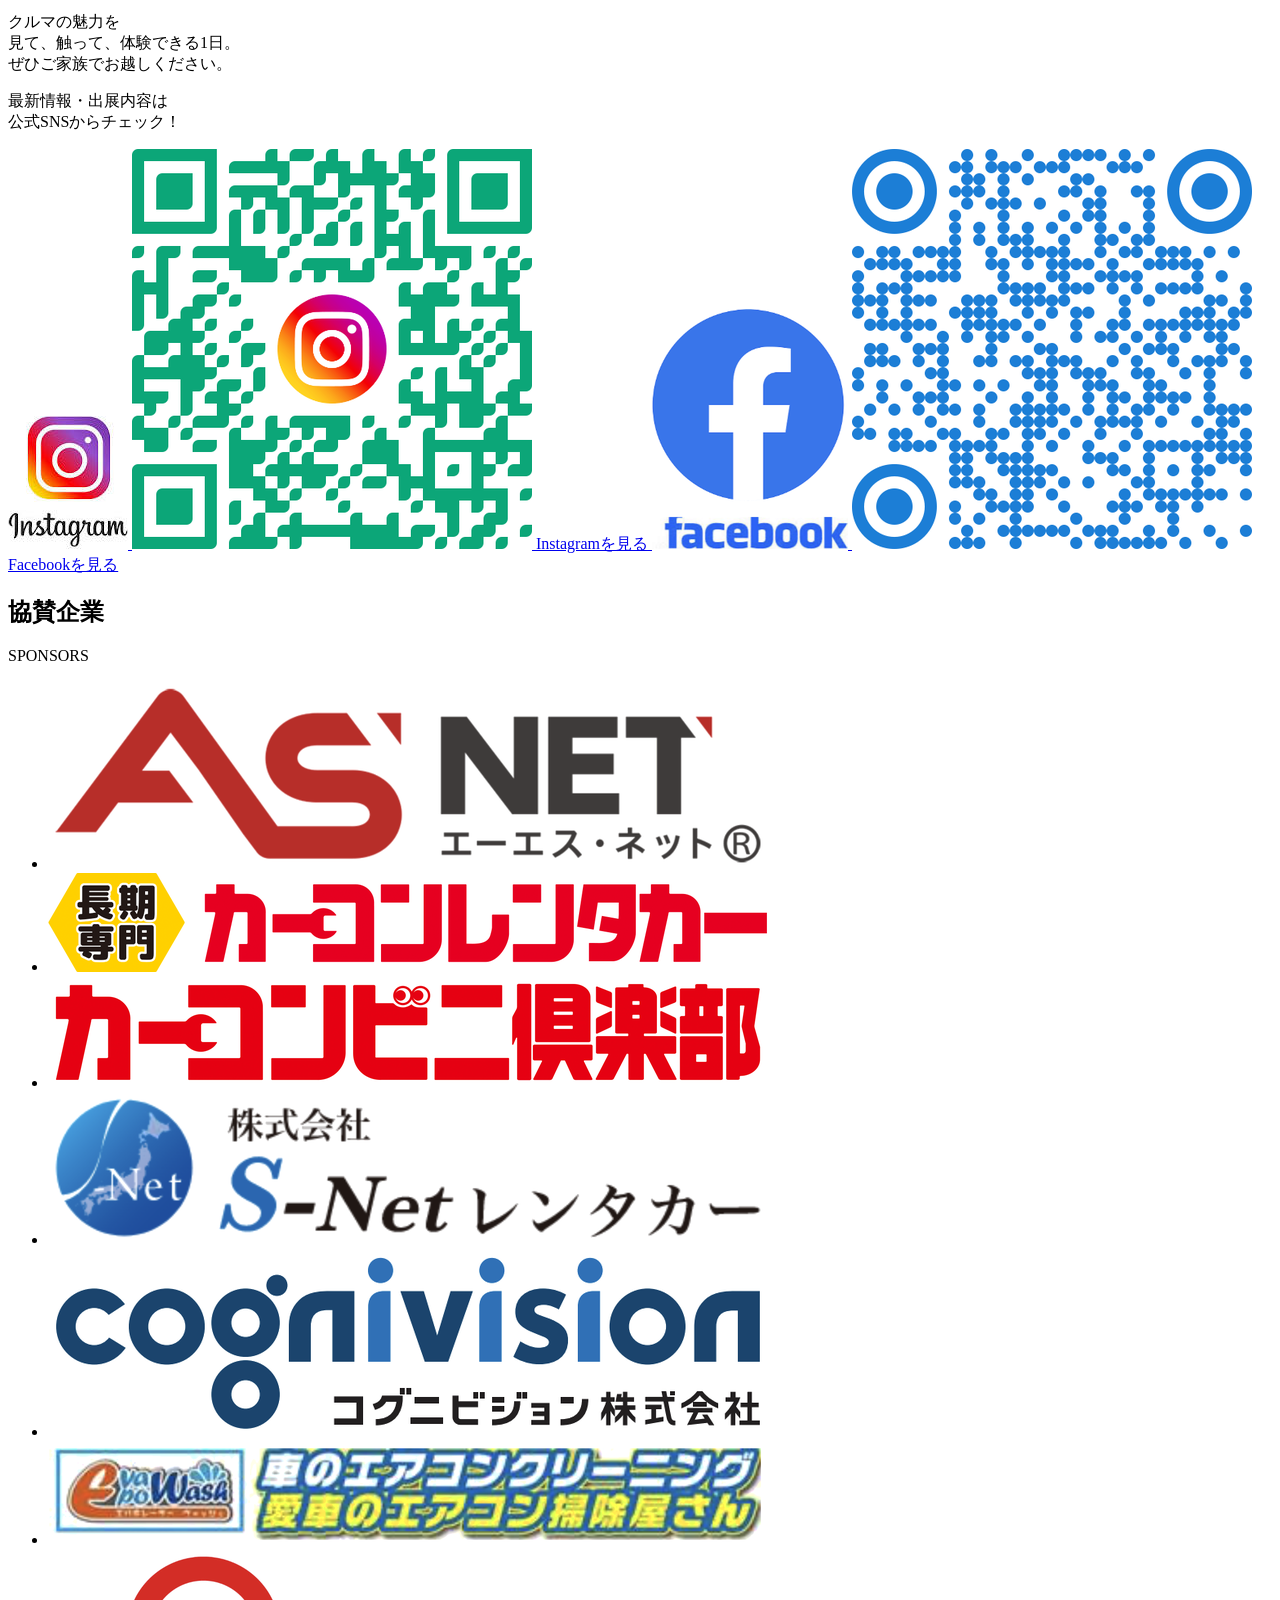
==== commit 5627de1d: "Add files via upload" ====
--- a/index.html
+++ b/index.html
@@ -215,6 +215,14 @@
                         <a class="map-link" href="parking.jpg" target="_blank" rel="noopener noreferrer">駐車場のご案内（詳細）を見る →</a>
                     </div>
 
+                    <div class="venue-map">
+                        <h3 class="venue-map-title">駐車場案内図</h3>
+                        <a href="parking_map.jpg" target="_blank" rel="noopener noreferrer">
+                            <img src="parking_map.jpg" alt="ホテル〜会場 駐車場案内図">
+                        </a>
+                        <p class="note mt-2">※一般・日帰りの方はC駐車場（文化会館側）、ご家族連れはD入口からE駐車場、宿泊者はF・G駐車場をご利用ください。</p>
+                    </div>
+
 </div>
 
                 <div class="overview-info reveal" style="transition-delay: 200ms;">
@@ -292,6 +300,14 @@
                 「かがやき」は上田駅に停車しません。「はくたか」も列車によって上田駅を通過する場合があります。<br>
                 上田駅に停車する「はくたか」「あさま」をご利用ください。（東京駅から合計 約2時間）
             </p>
+
+            <div class="venue-map">
+                <h3 class="venue-map-title">会場周辺の全体地図</h3>
+                <a href="area_map.jpg" target="_blank" rel="noopener noreferrer">
+                    <img src="area_map.jpg" alt="会場周辺の全体地図（JR戸倉駅・上田駅・ホテル圓山荘・上山田文化会館）">
+                </a>
+                <p class="note mt-2">※JR戸倉駅・新幹線 上田駅のどちらからも送迎バスが出ます。</p>
+            </div>
 
             <div class="venue-map">
                 <a href="access.jpg" target="_blank" rel="noopener noreferrer">
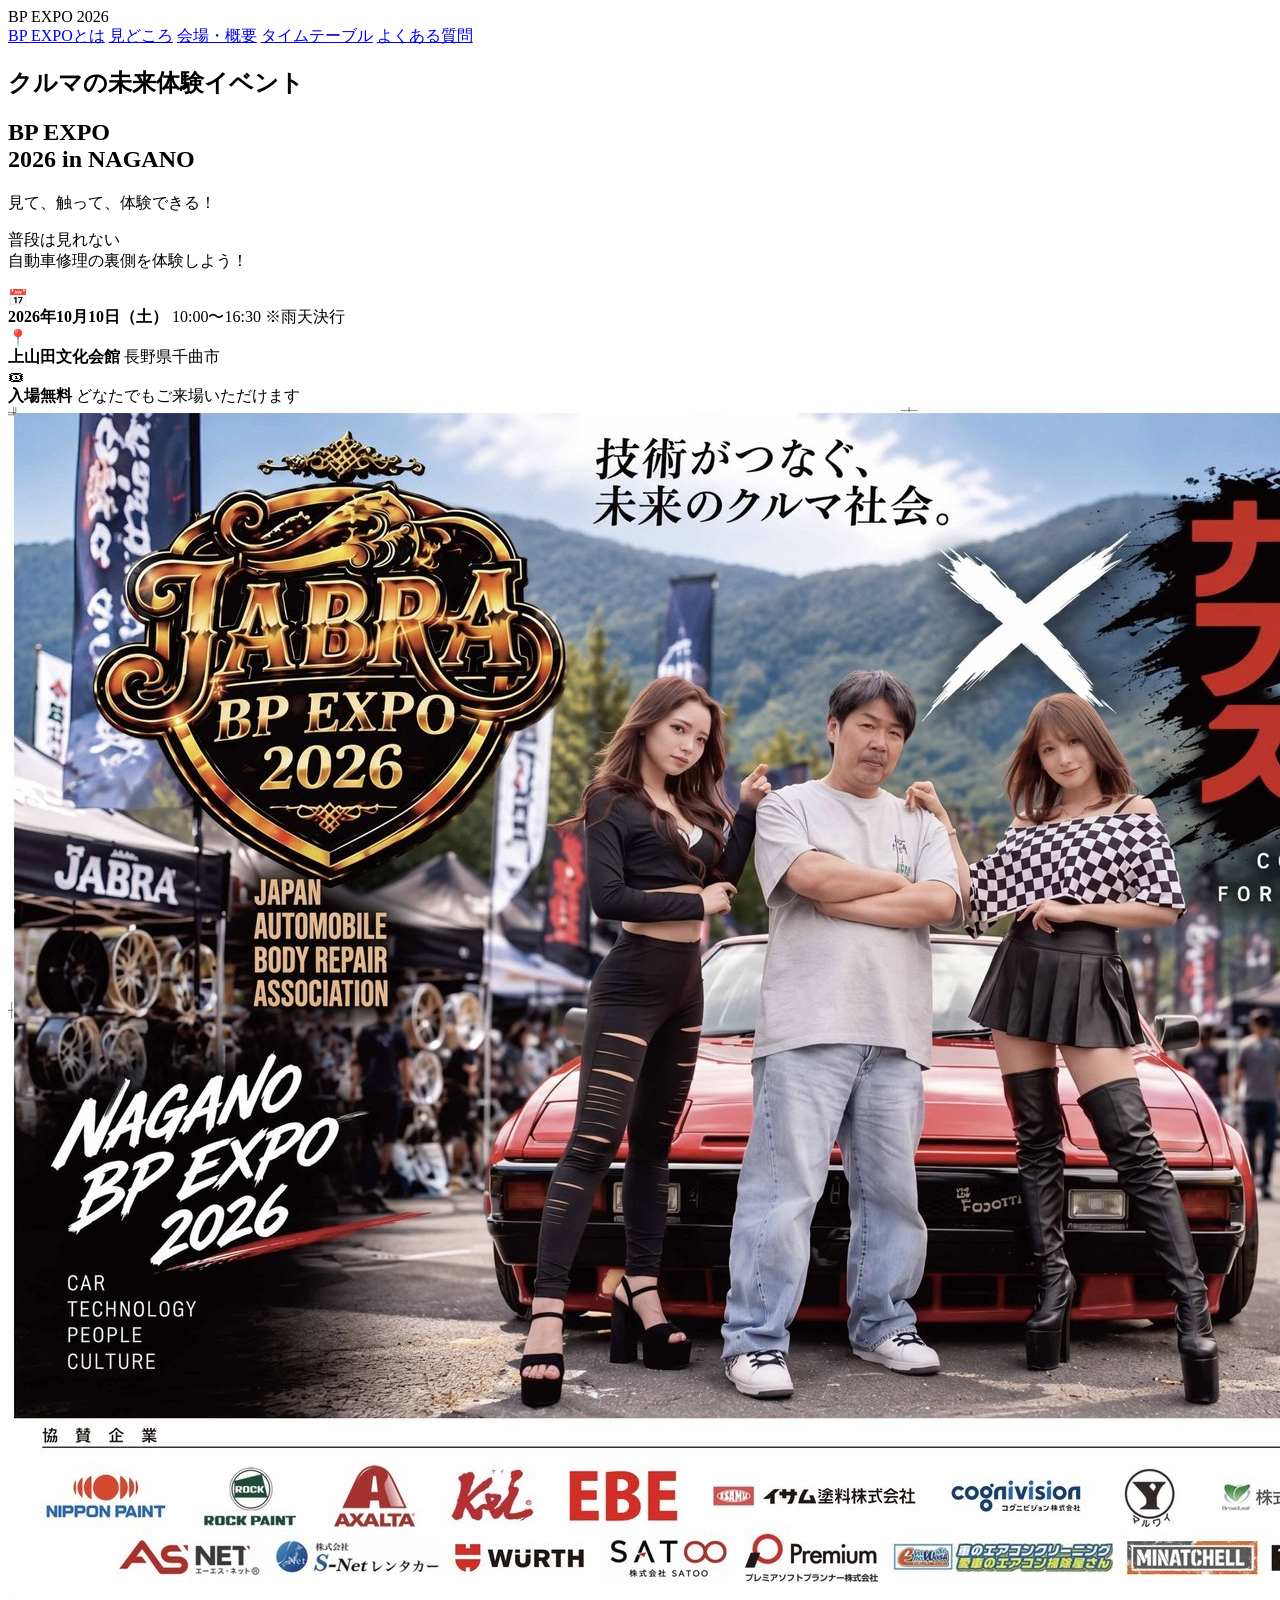
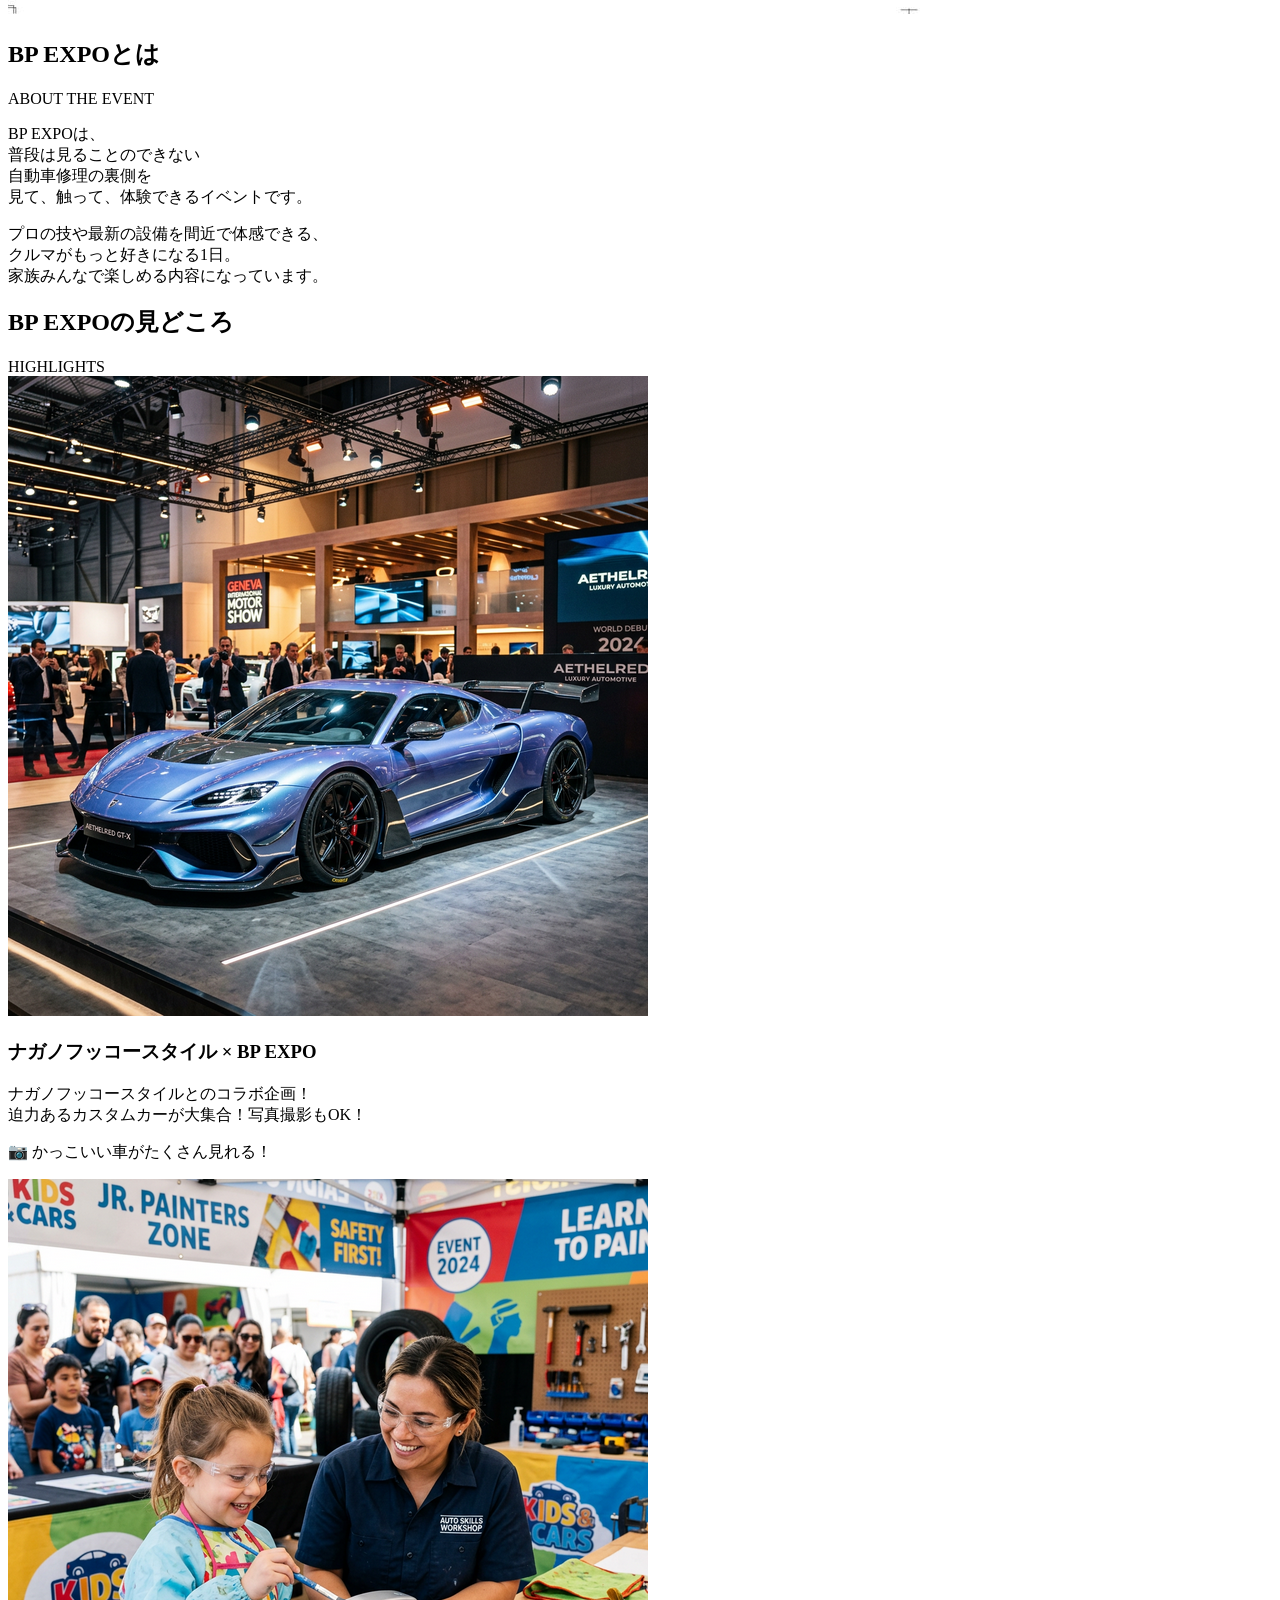
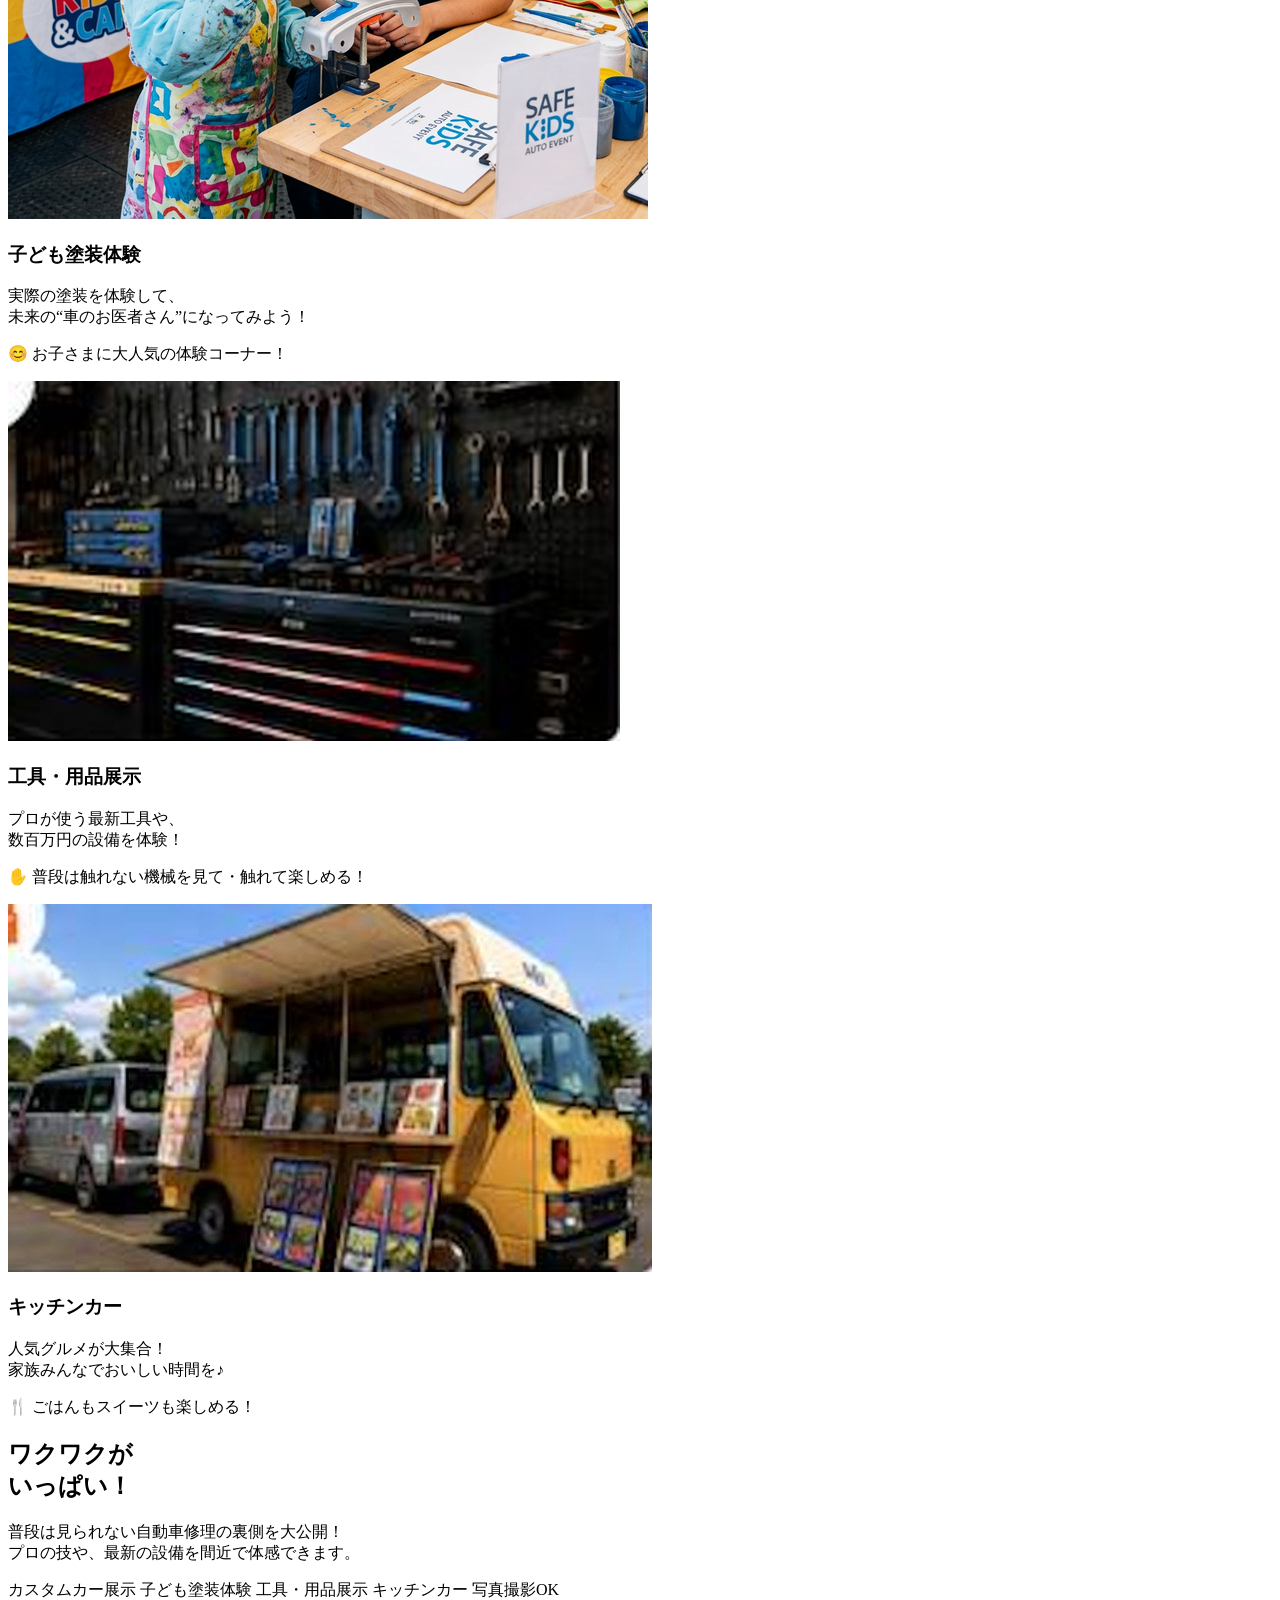
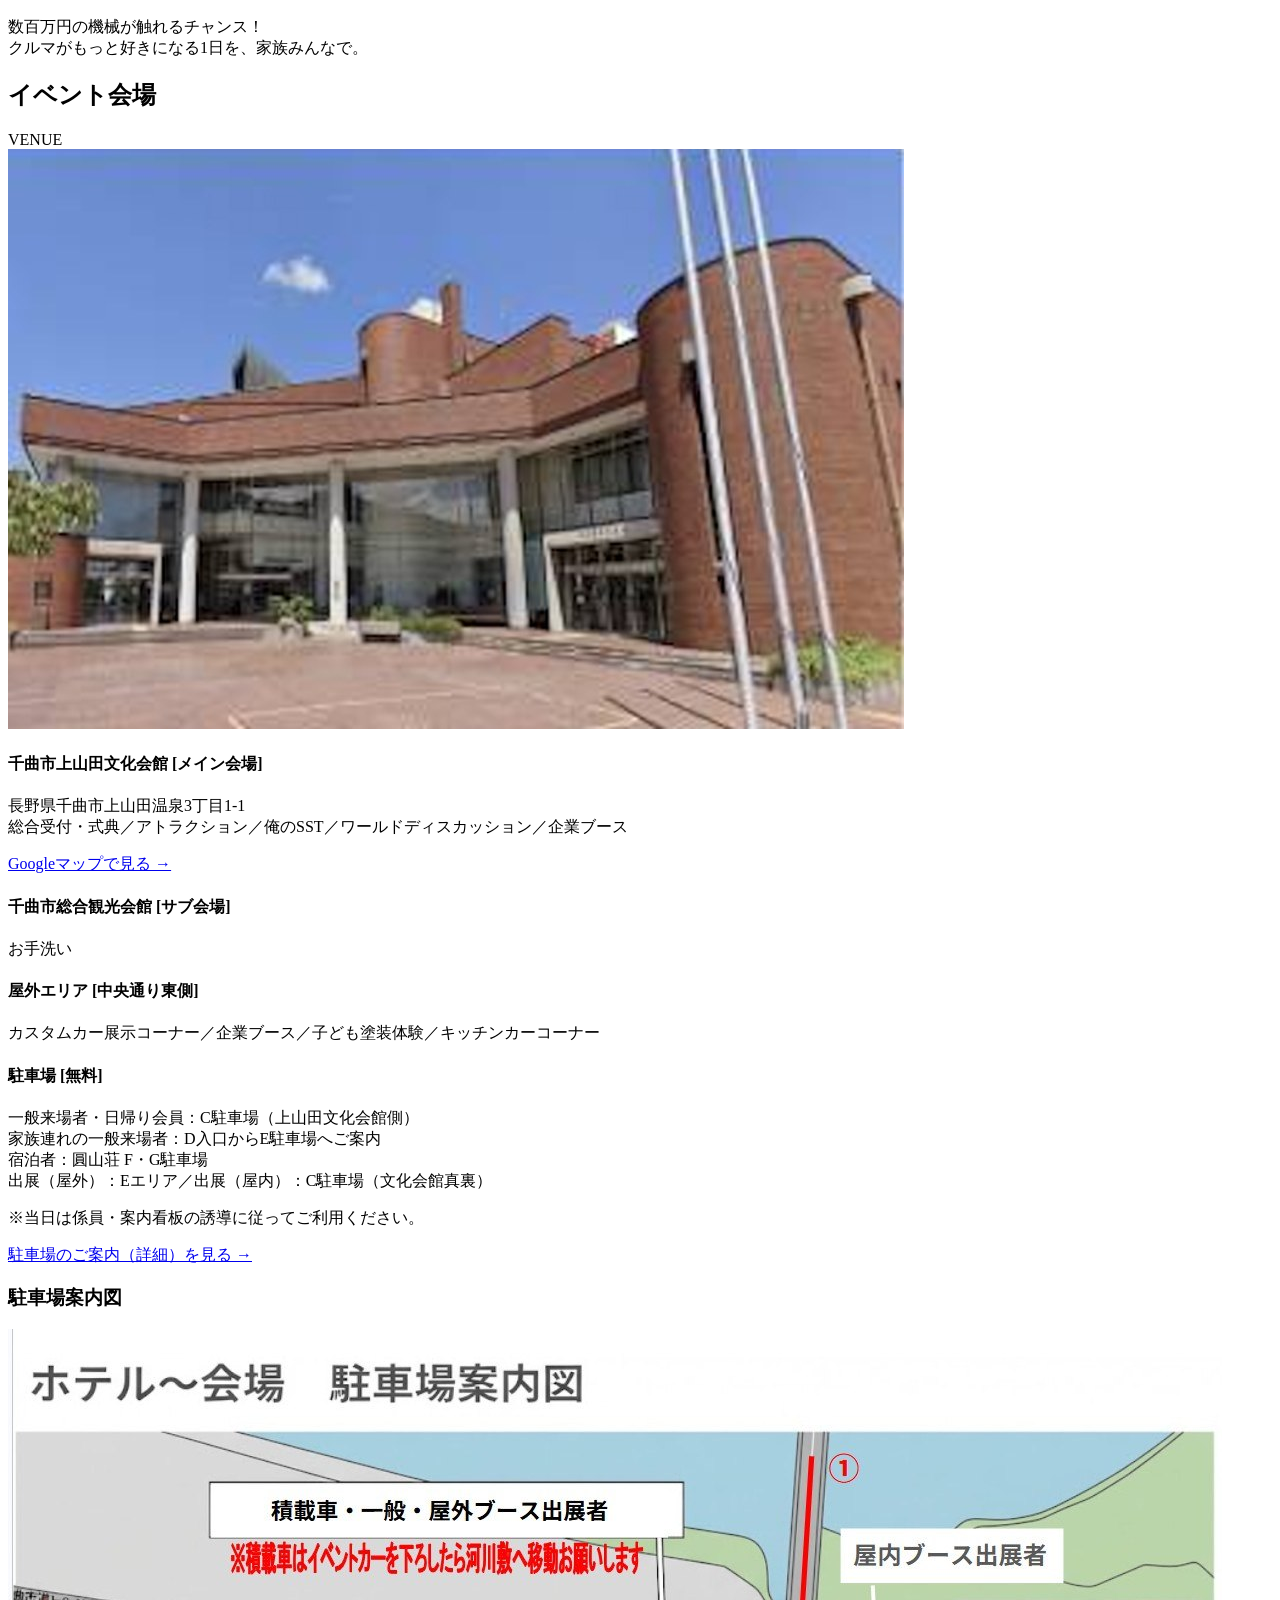
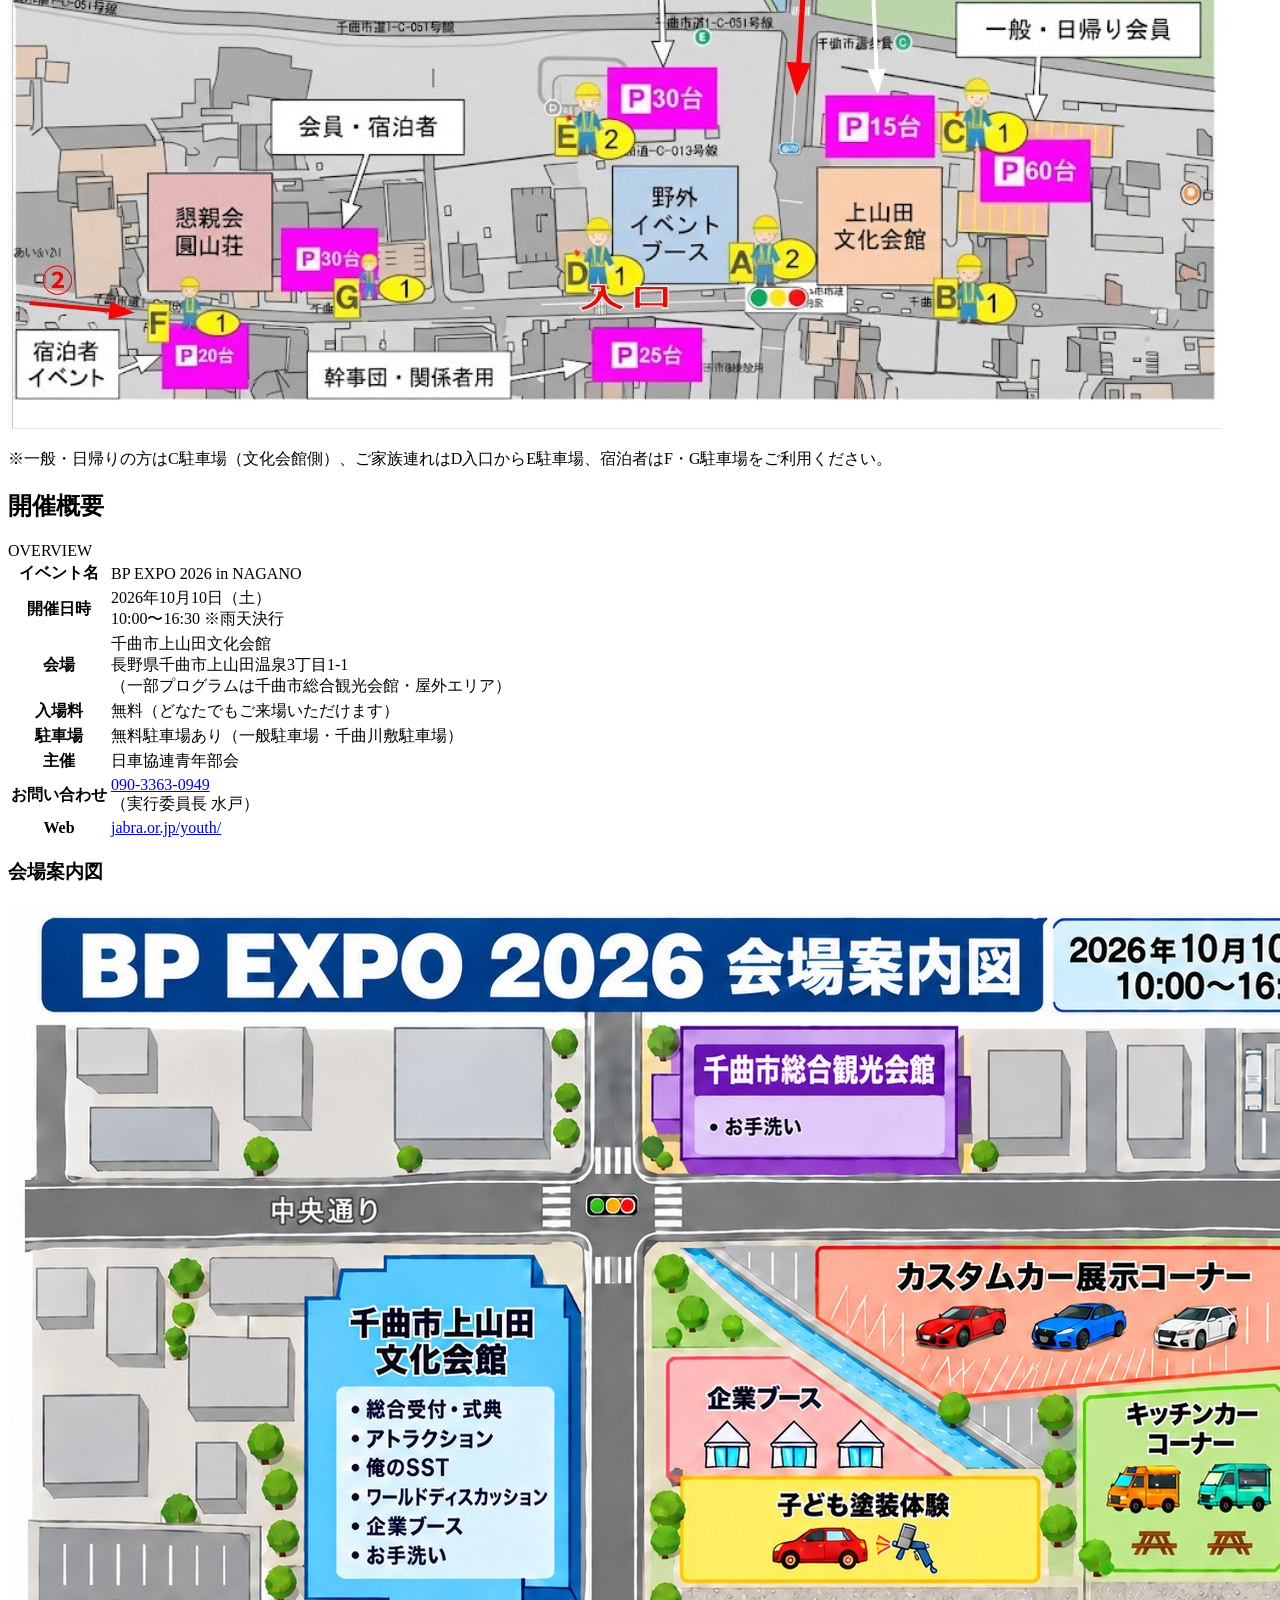
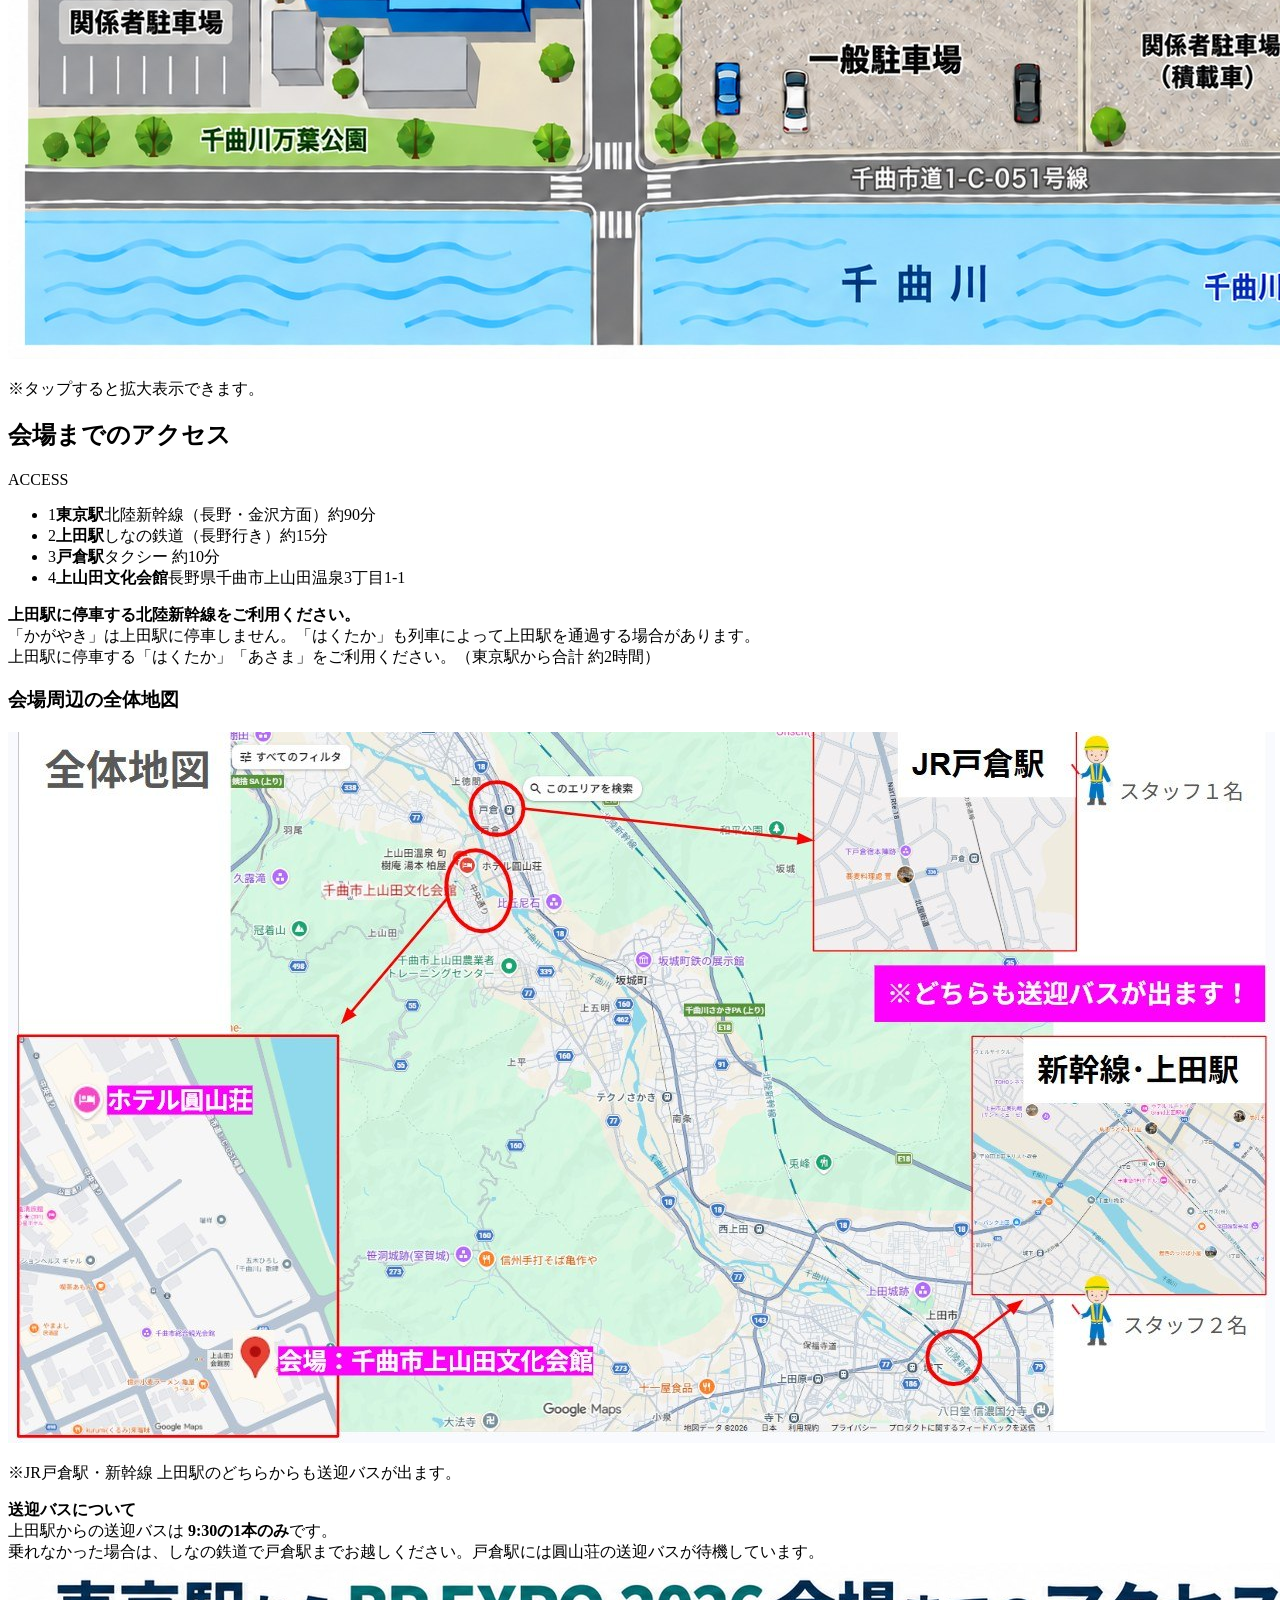
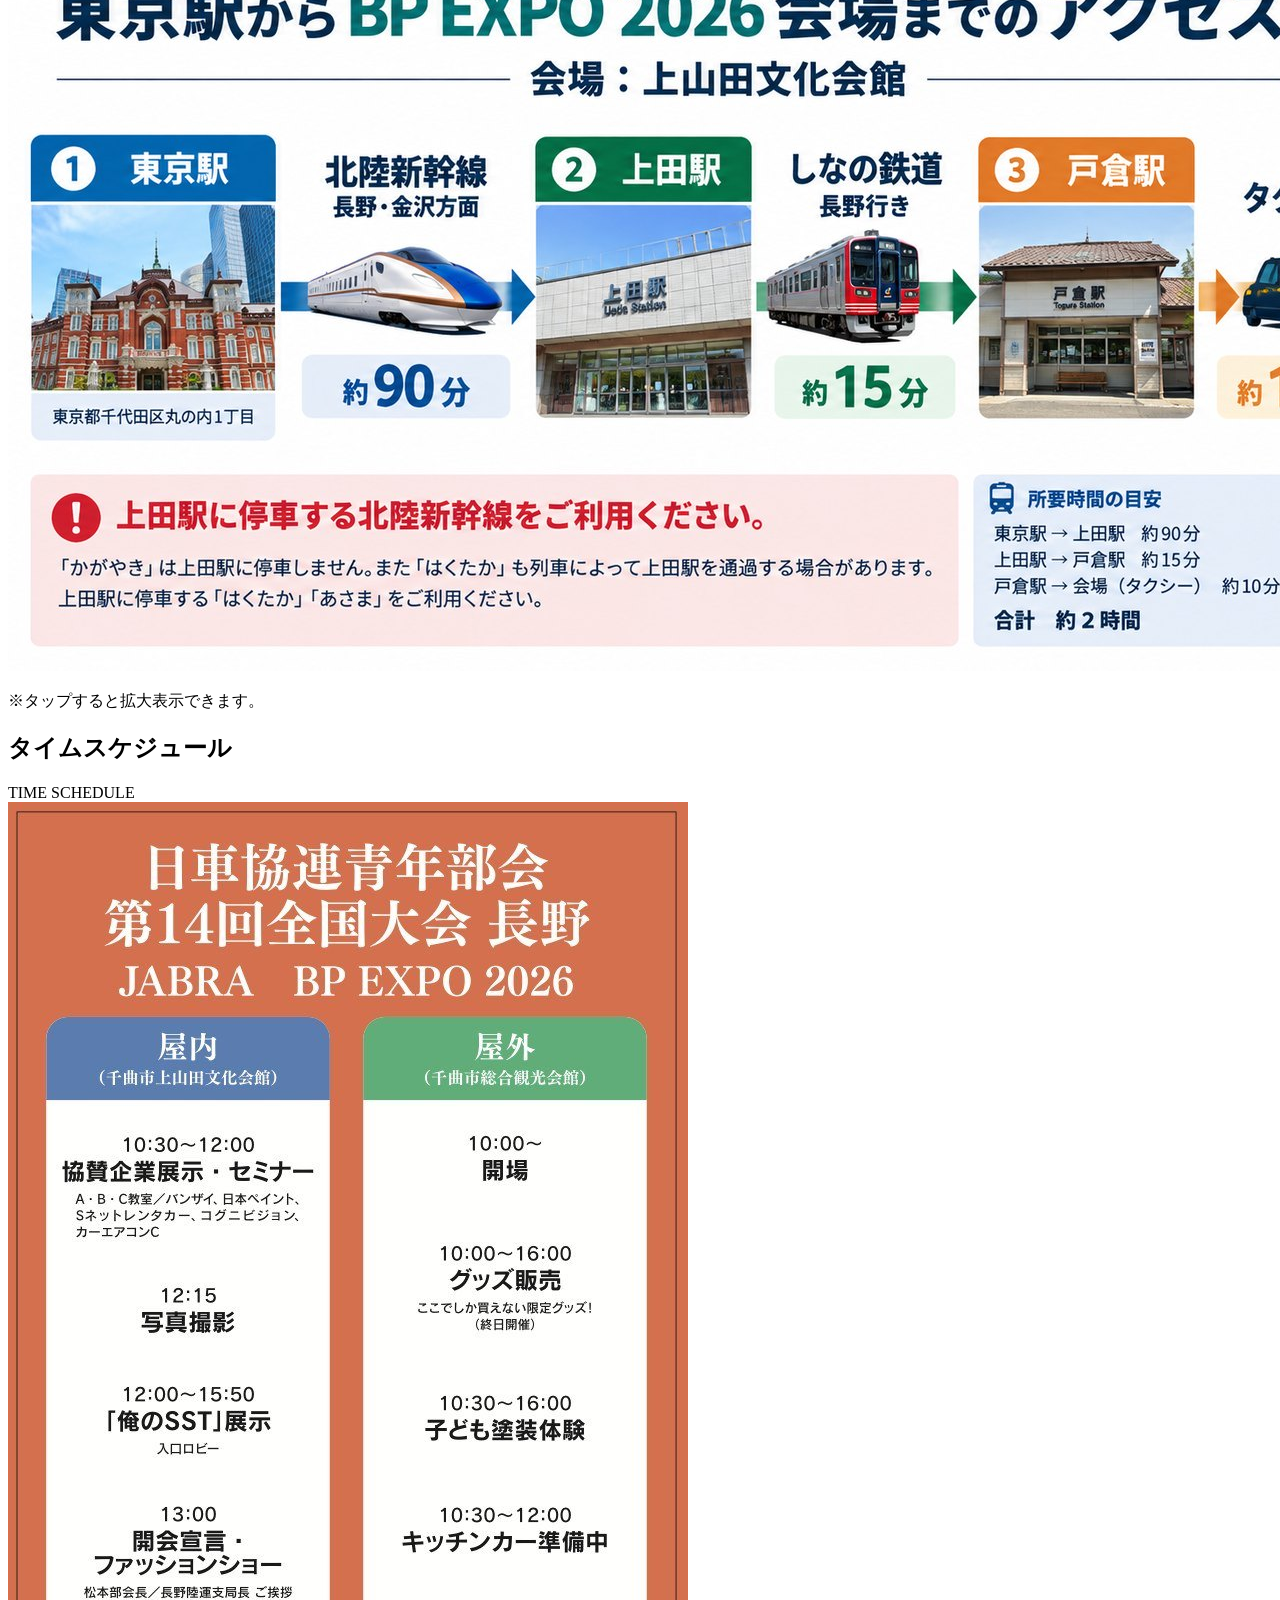
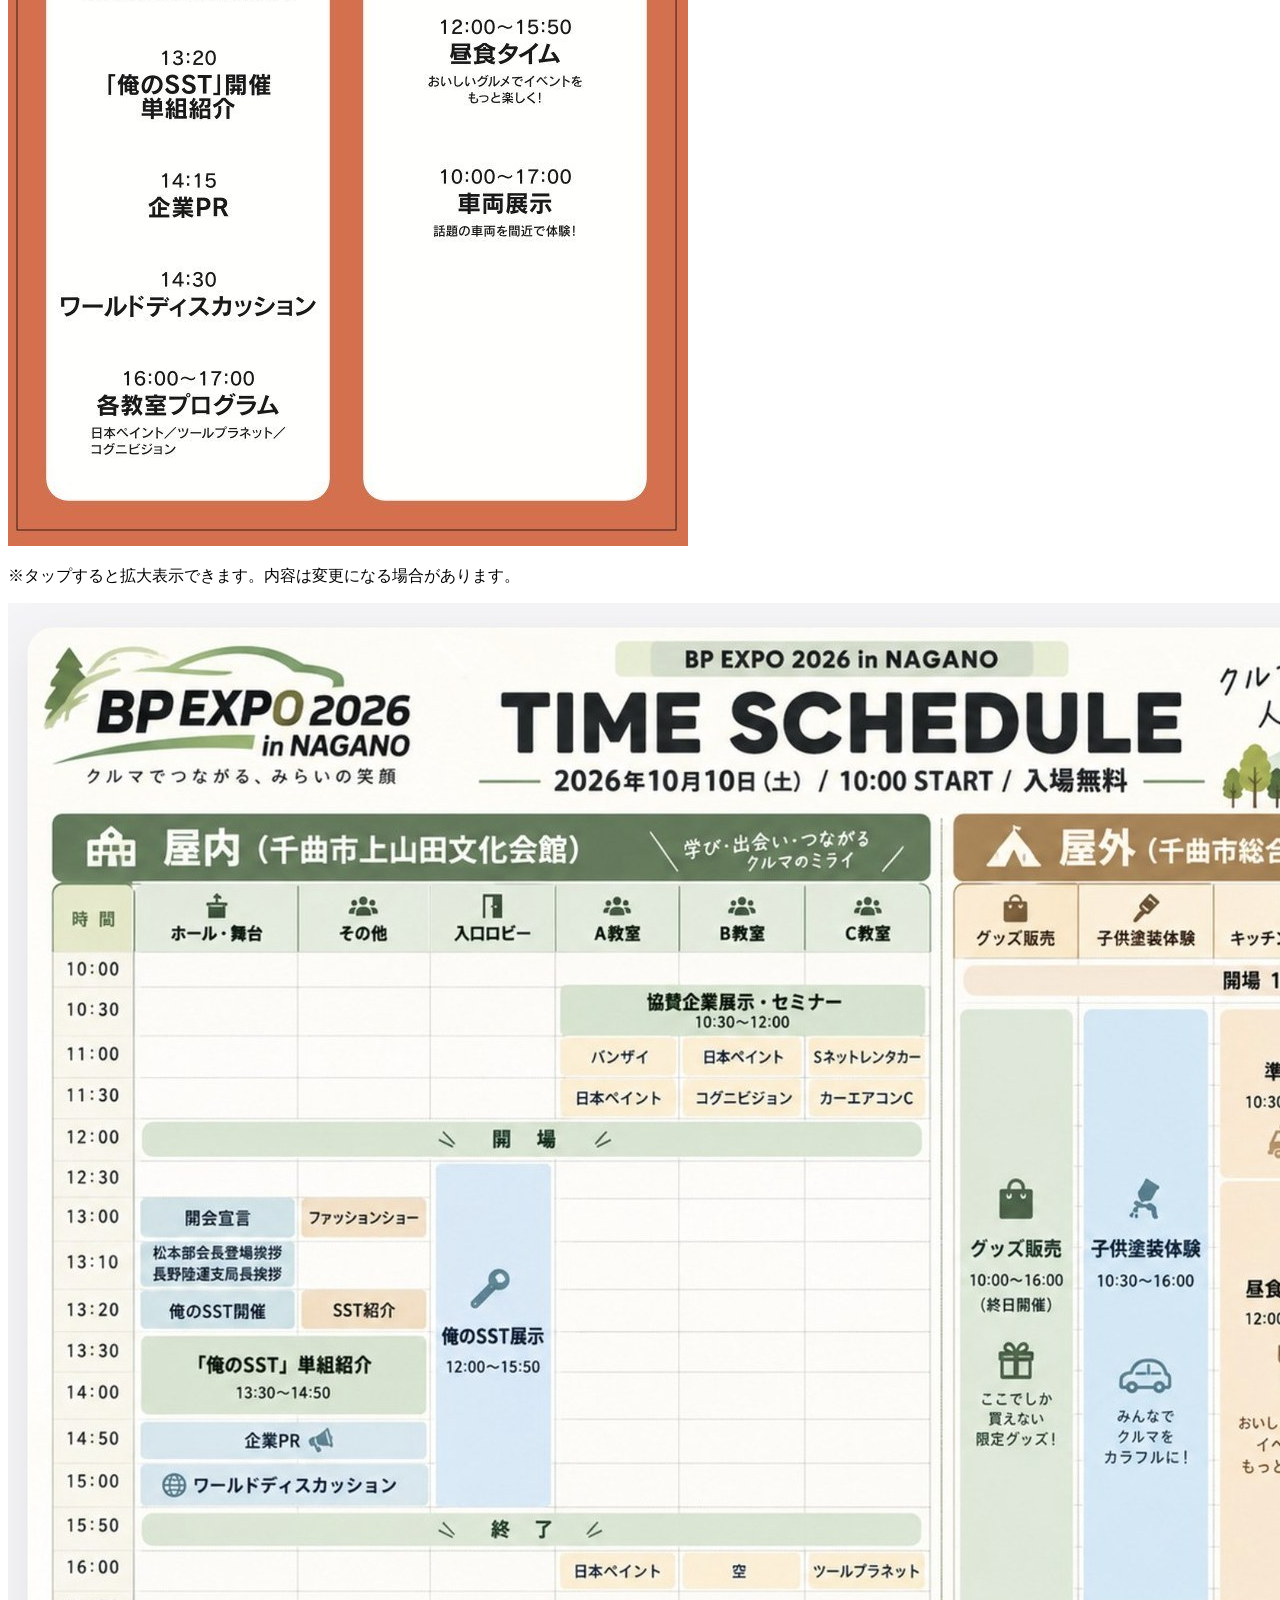
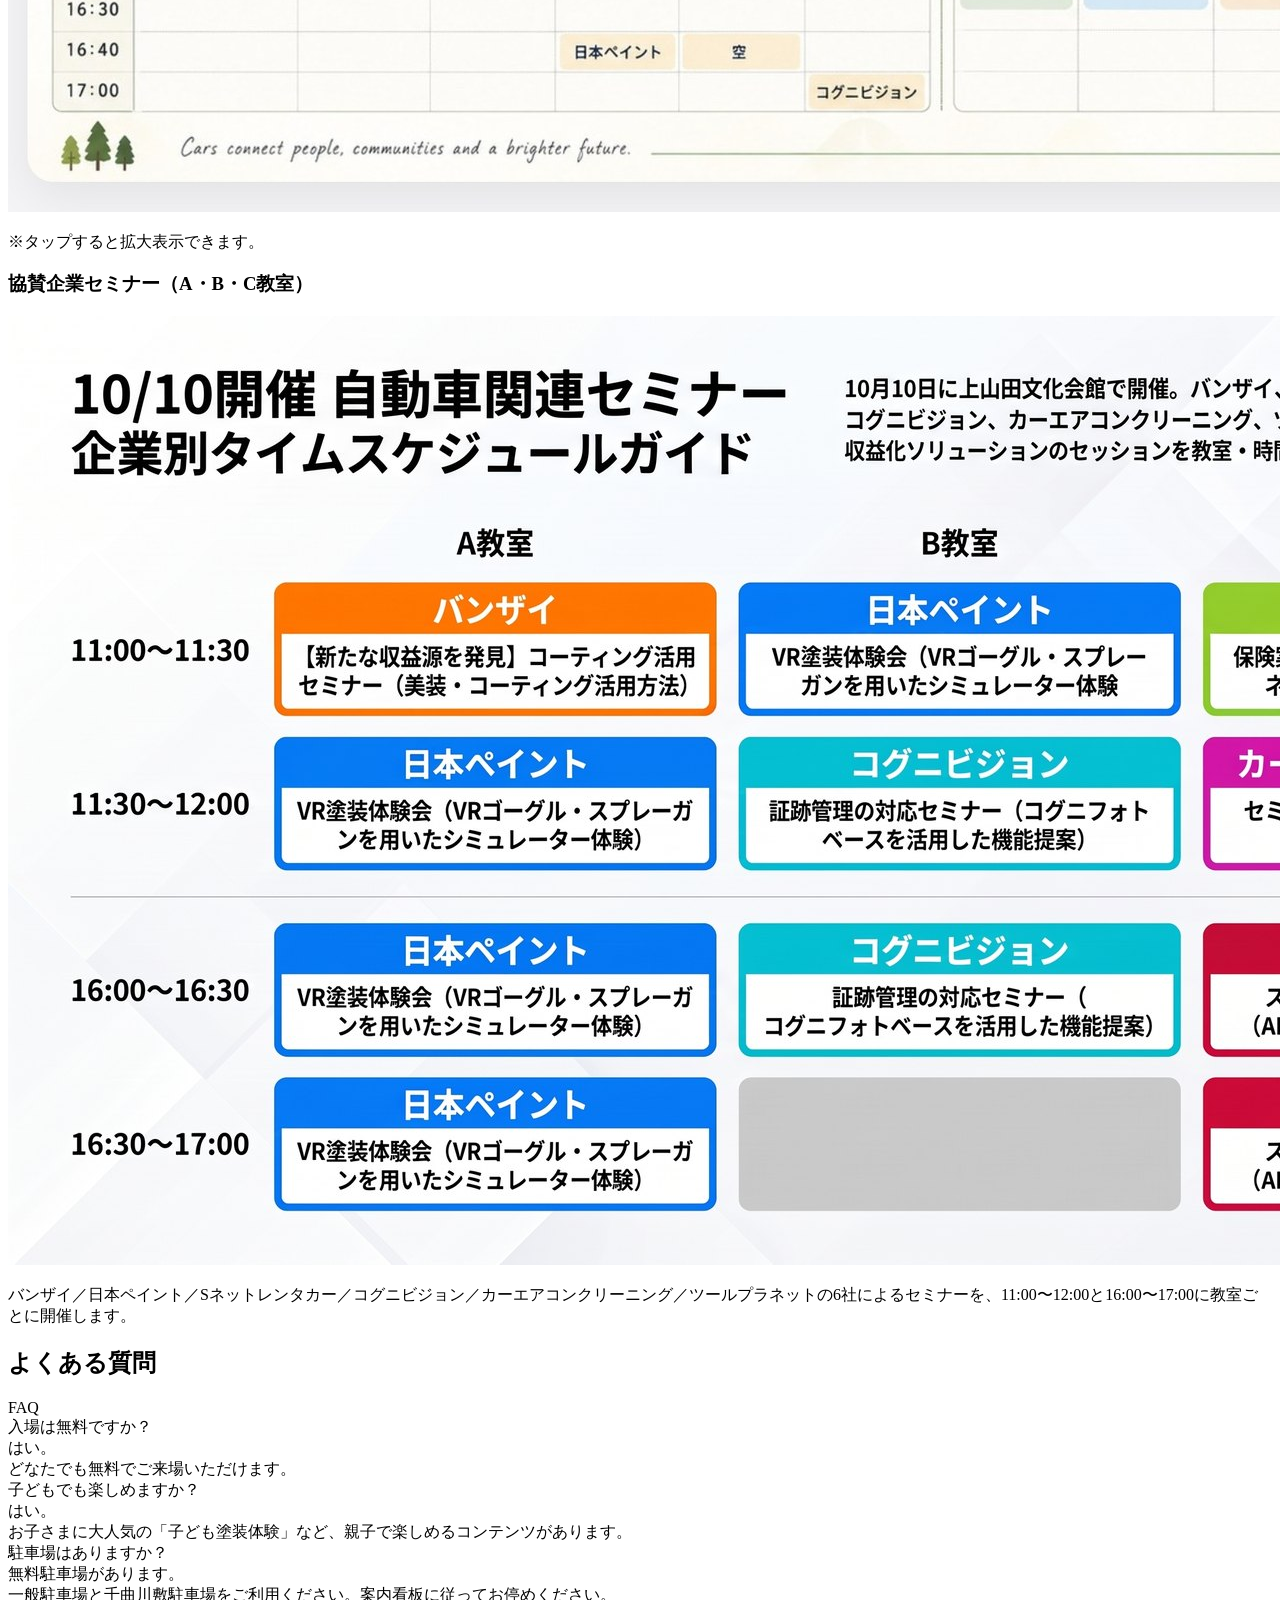
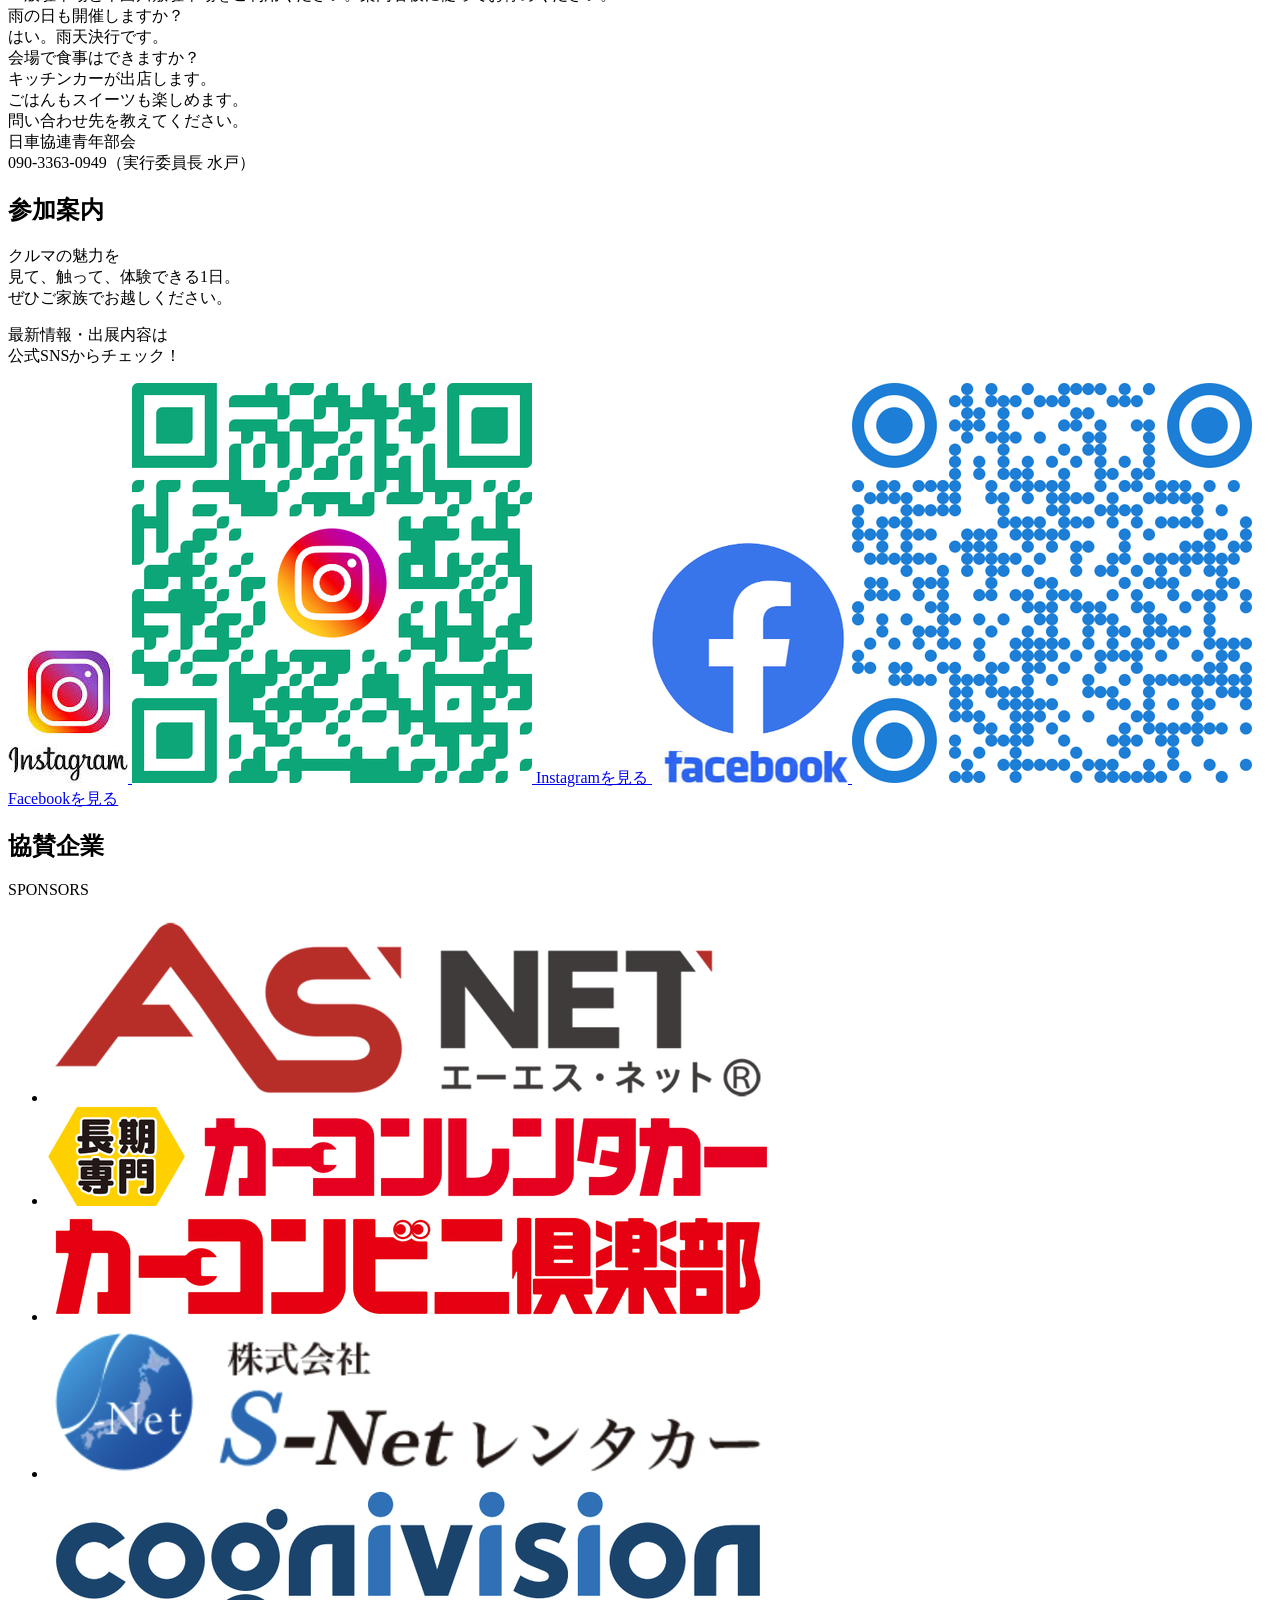
==== commit d7612daa: "Add files via upload" ====
--- a/index.html
+++ b/index.html
@@ -307,6 +307,11 @@
                     <img src="area_map.jpg" alt="会場周辺の全体地図（JR戸倉駅・上田駅・ホテル圓山荘・上山田文化会館）">
                 </a>
                 <p class="note mt-2">※JR戸倉駅・新幹線 上田駅のどちらからも送迎バスが出ます。</p>
+            </div>
+            <div class="access-note mt-2">
+                <strong>送迎バスについて</strong><br>
+                上田駅からの送迎バスは <strong>9:30の1本のみ</strong>です。<br>
+                乗れなかった場合は、しなの鉄道で戸倉駅までお越しください。戸倉駅には圓山荘の送迎バスが待機しています。
             </div>
 
             <div class="venue-map">
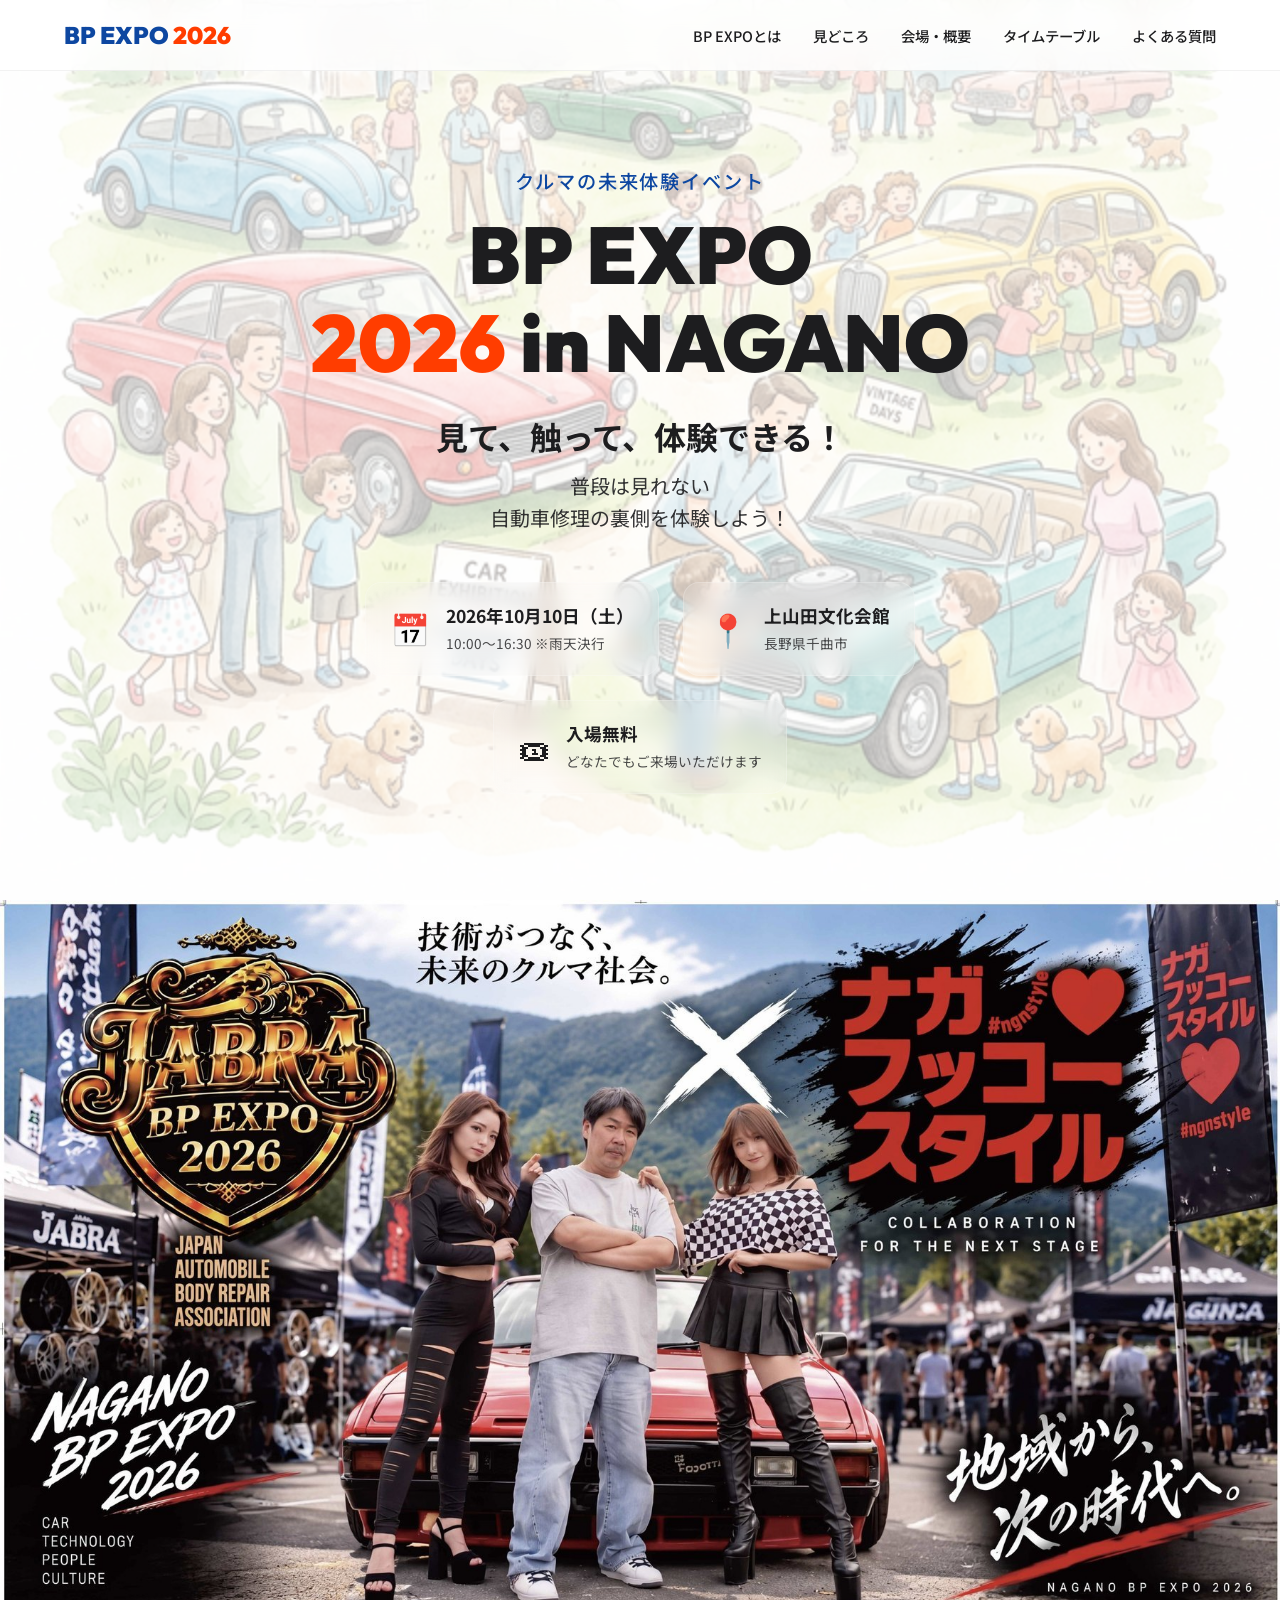
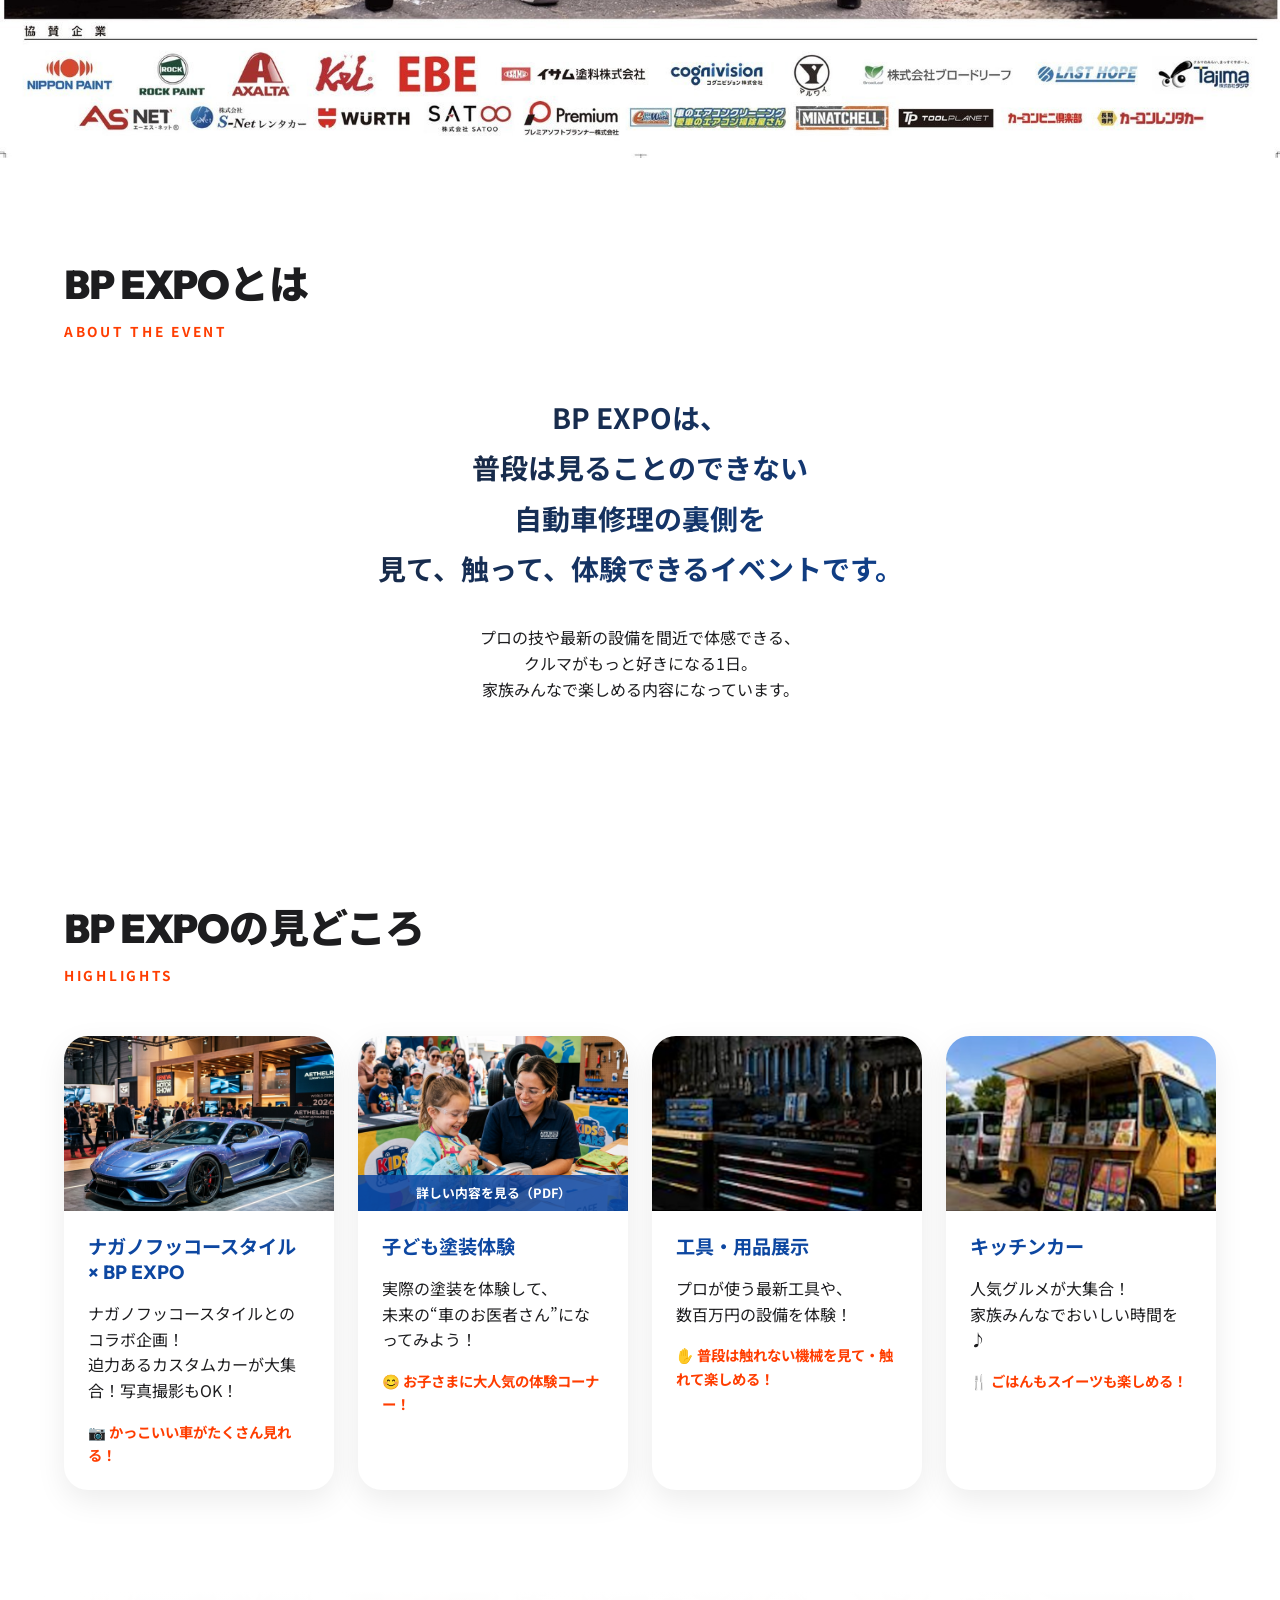
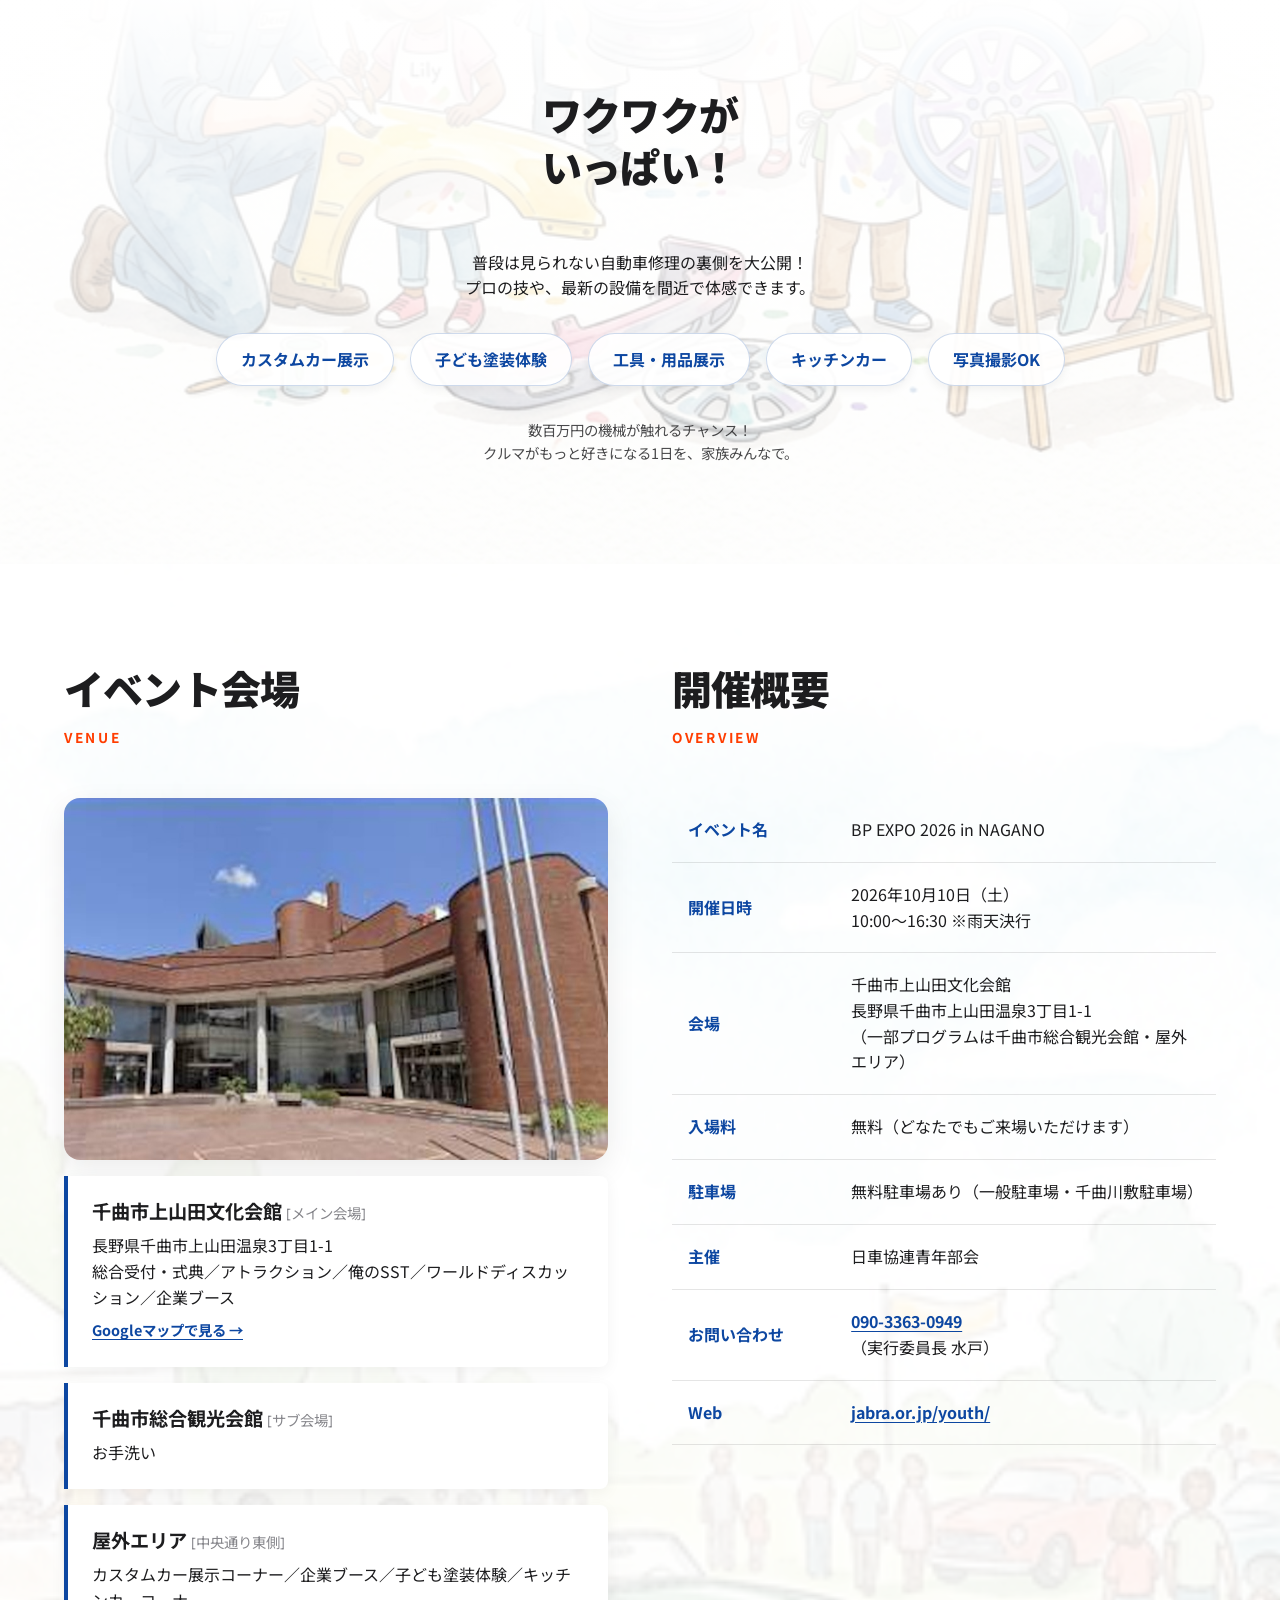
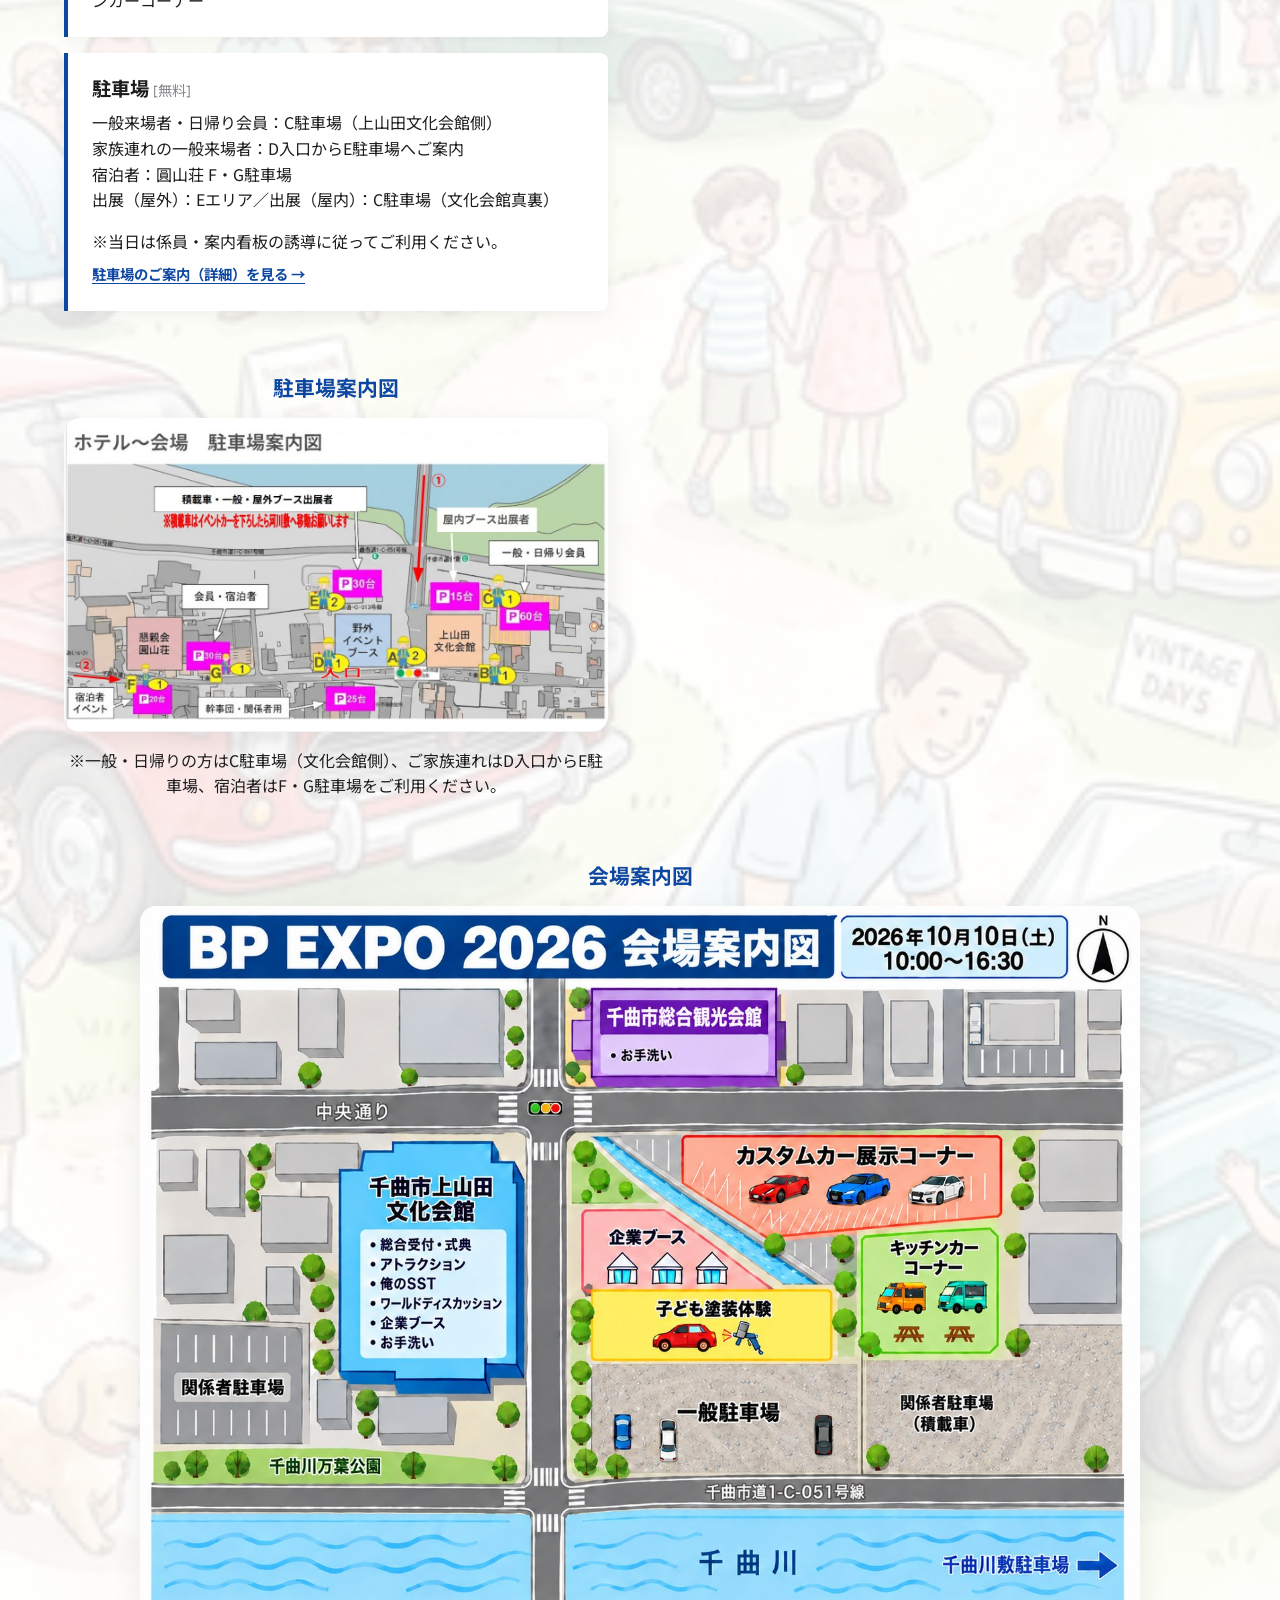
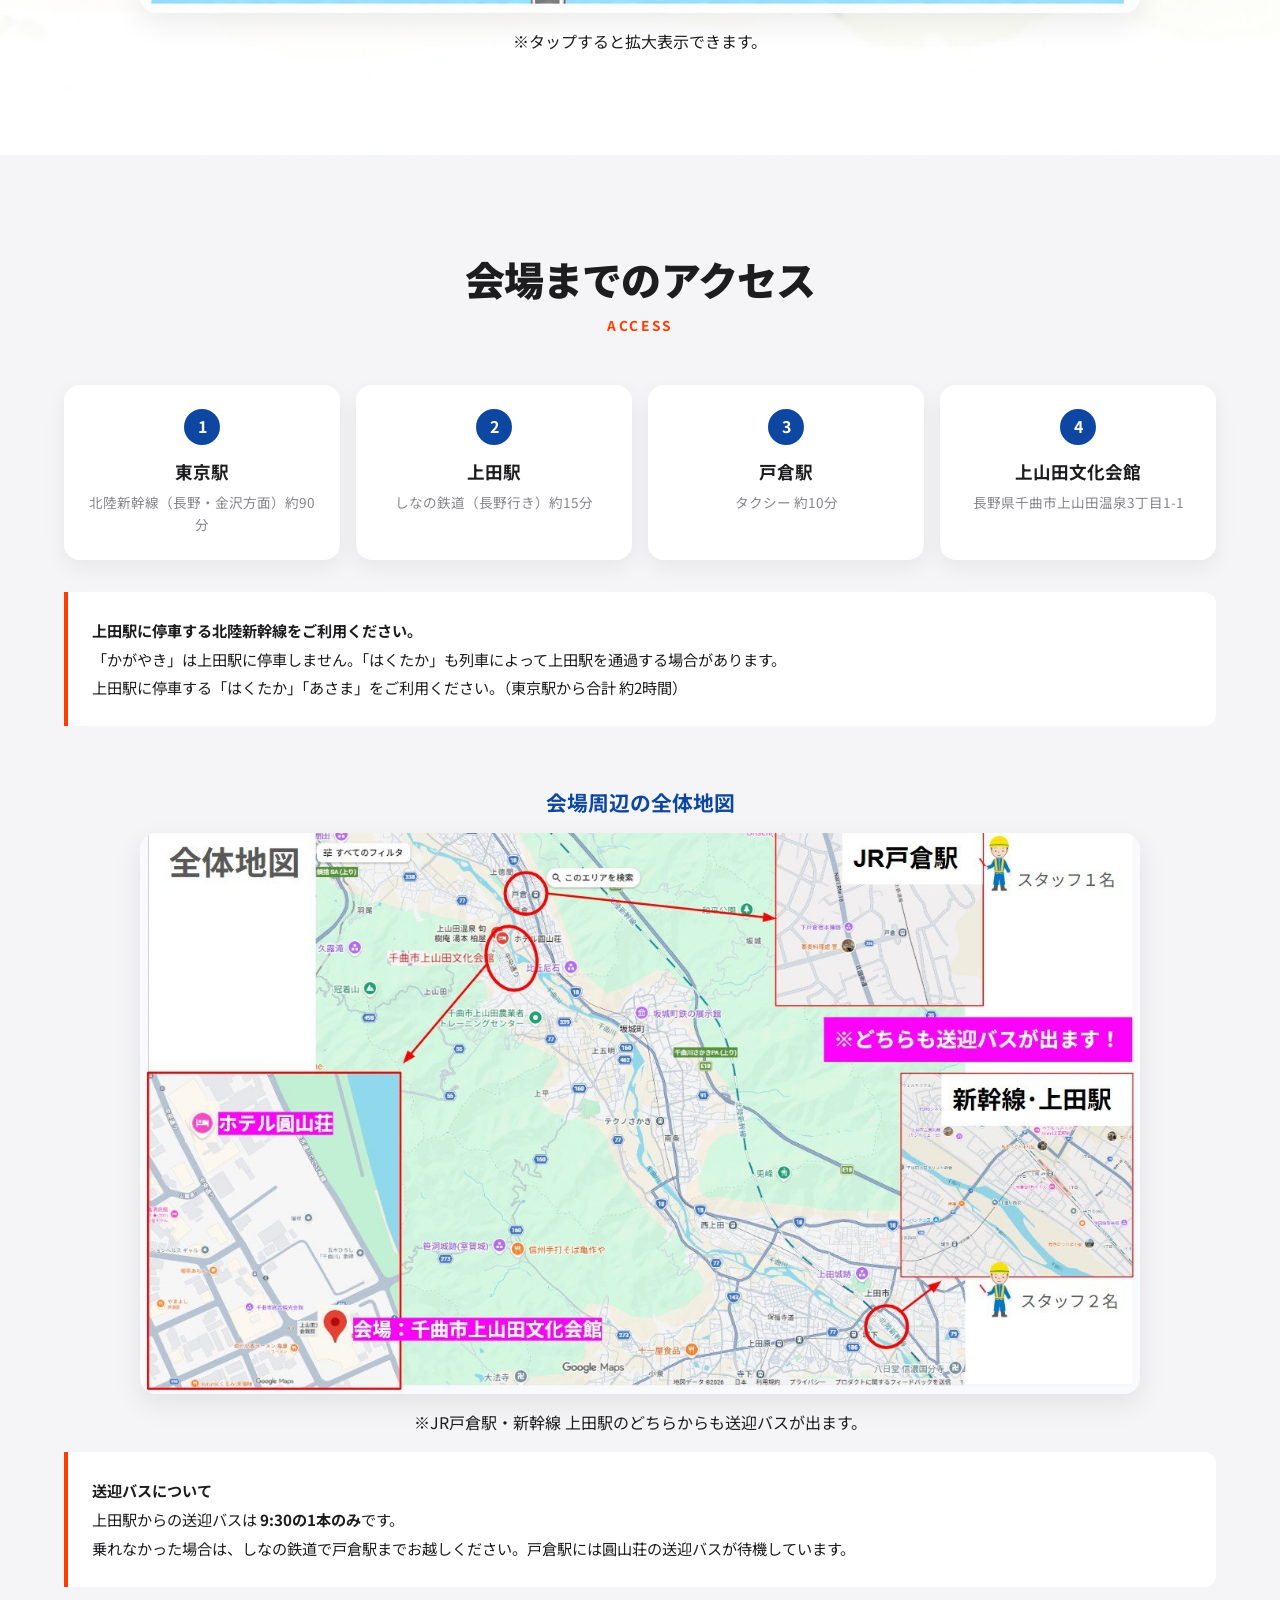
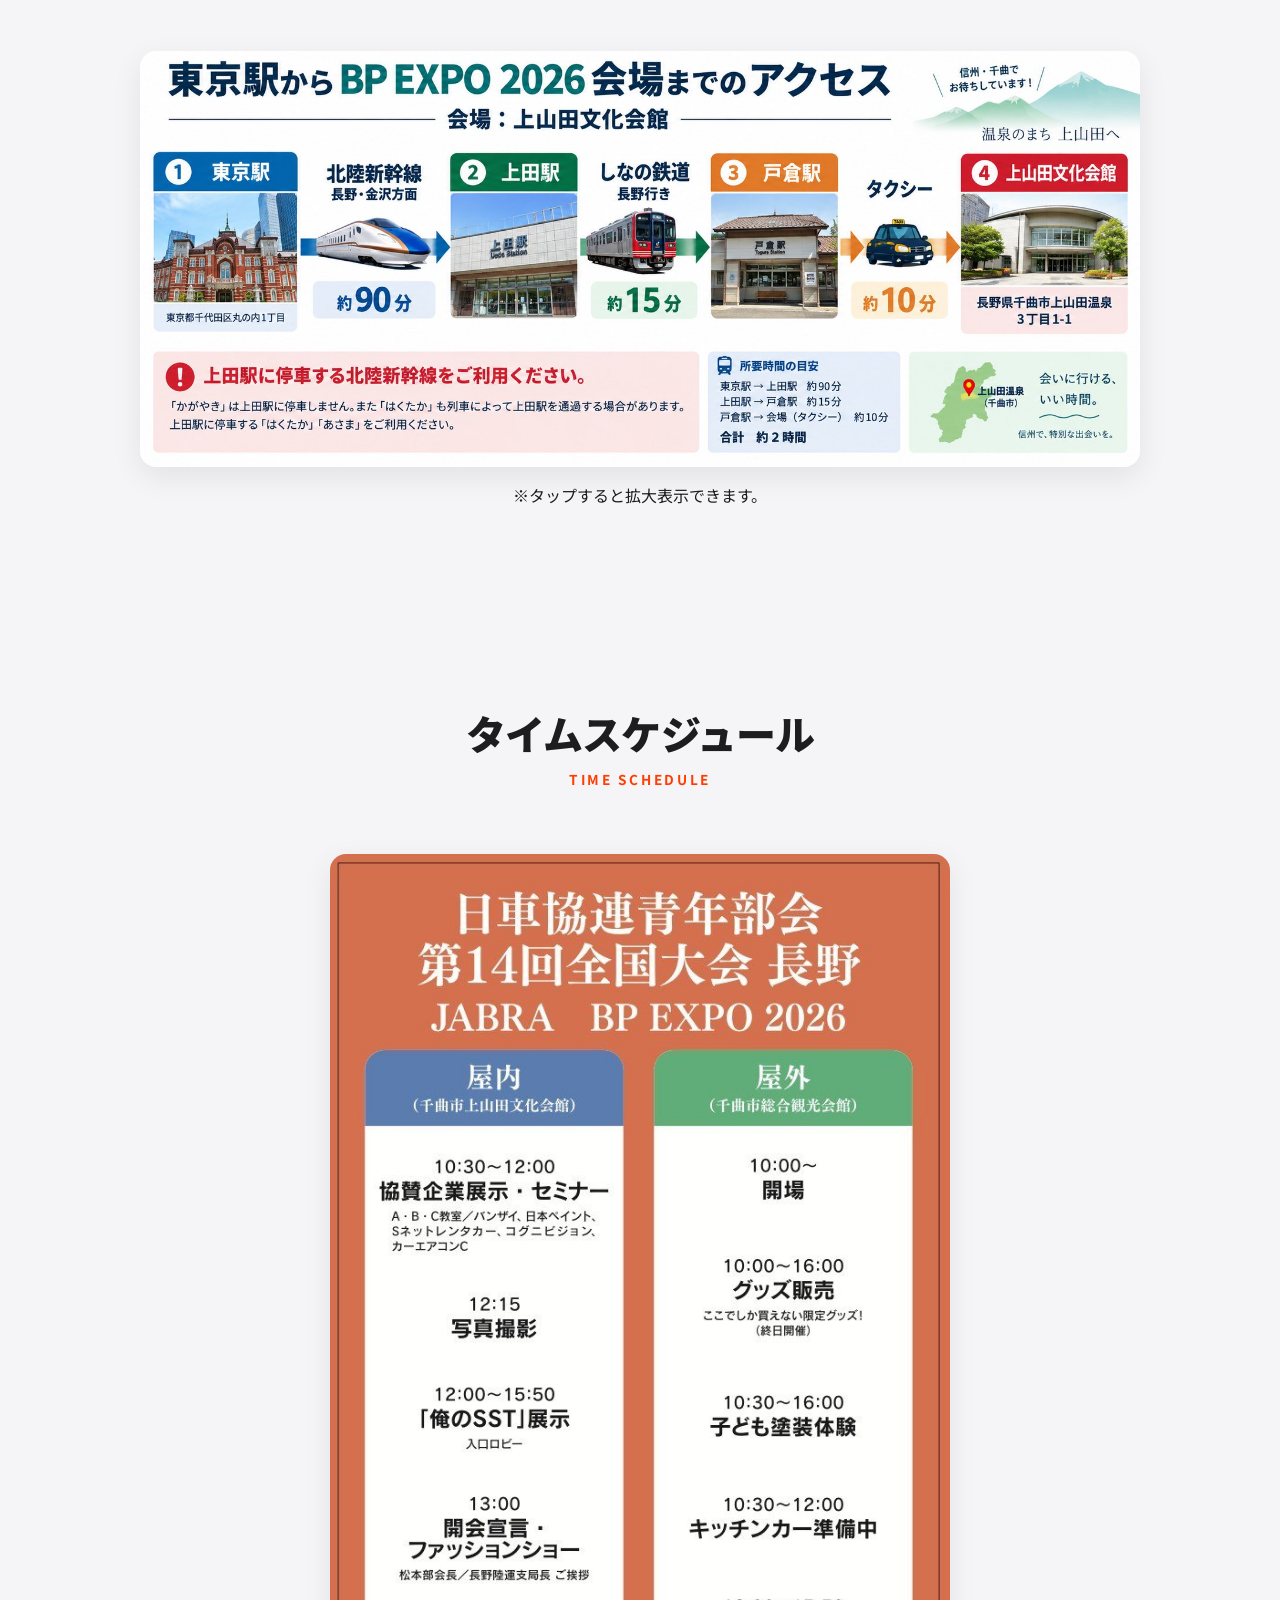
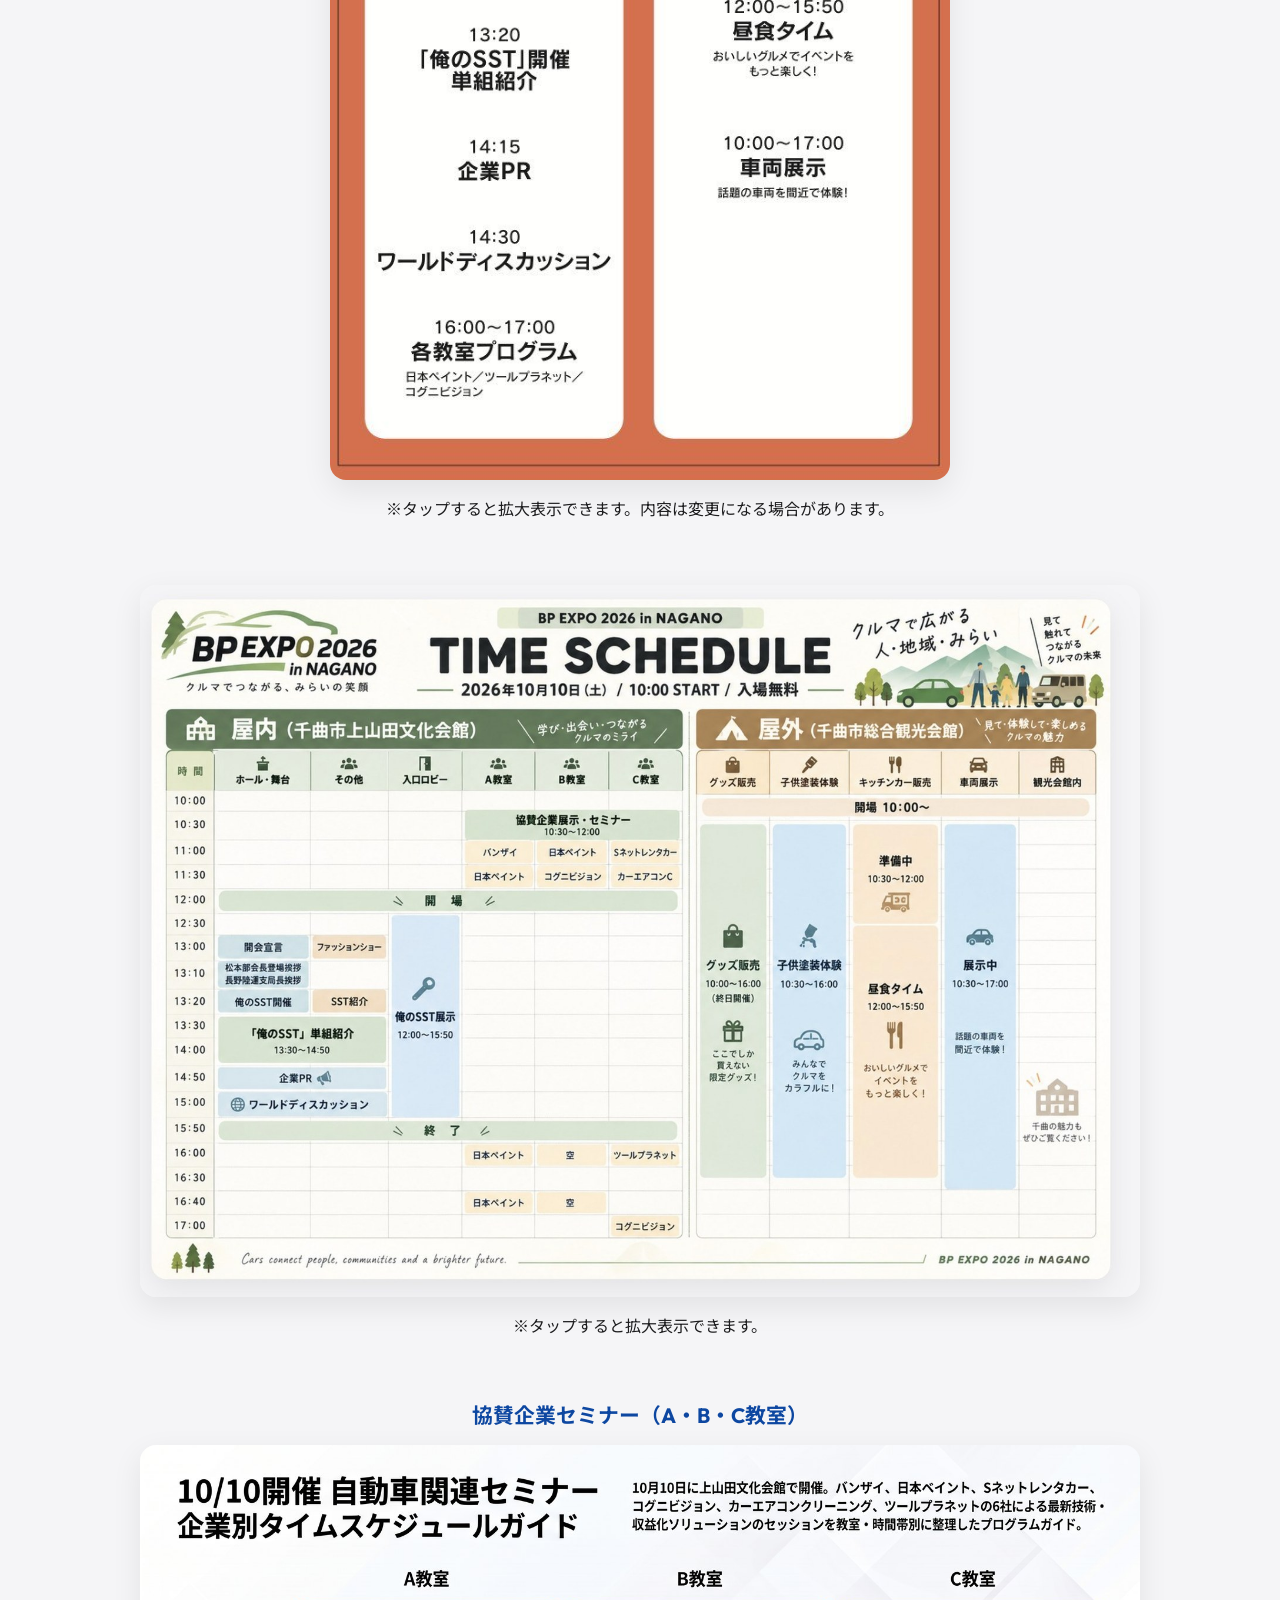
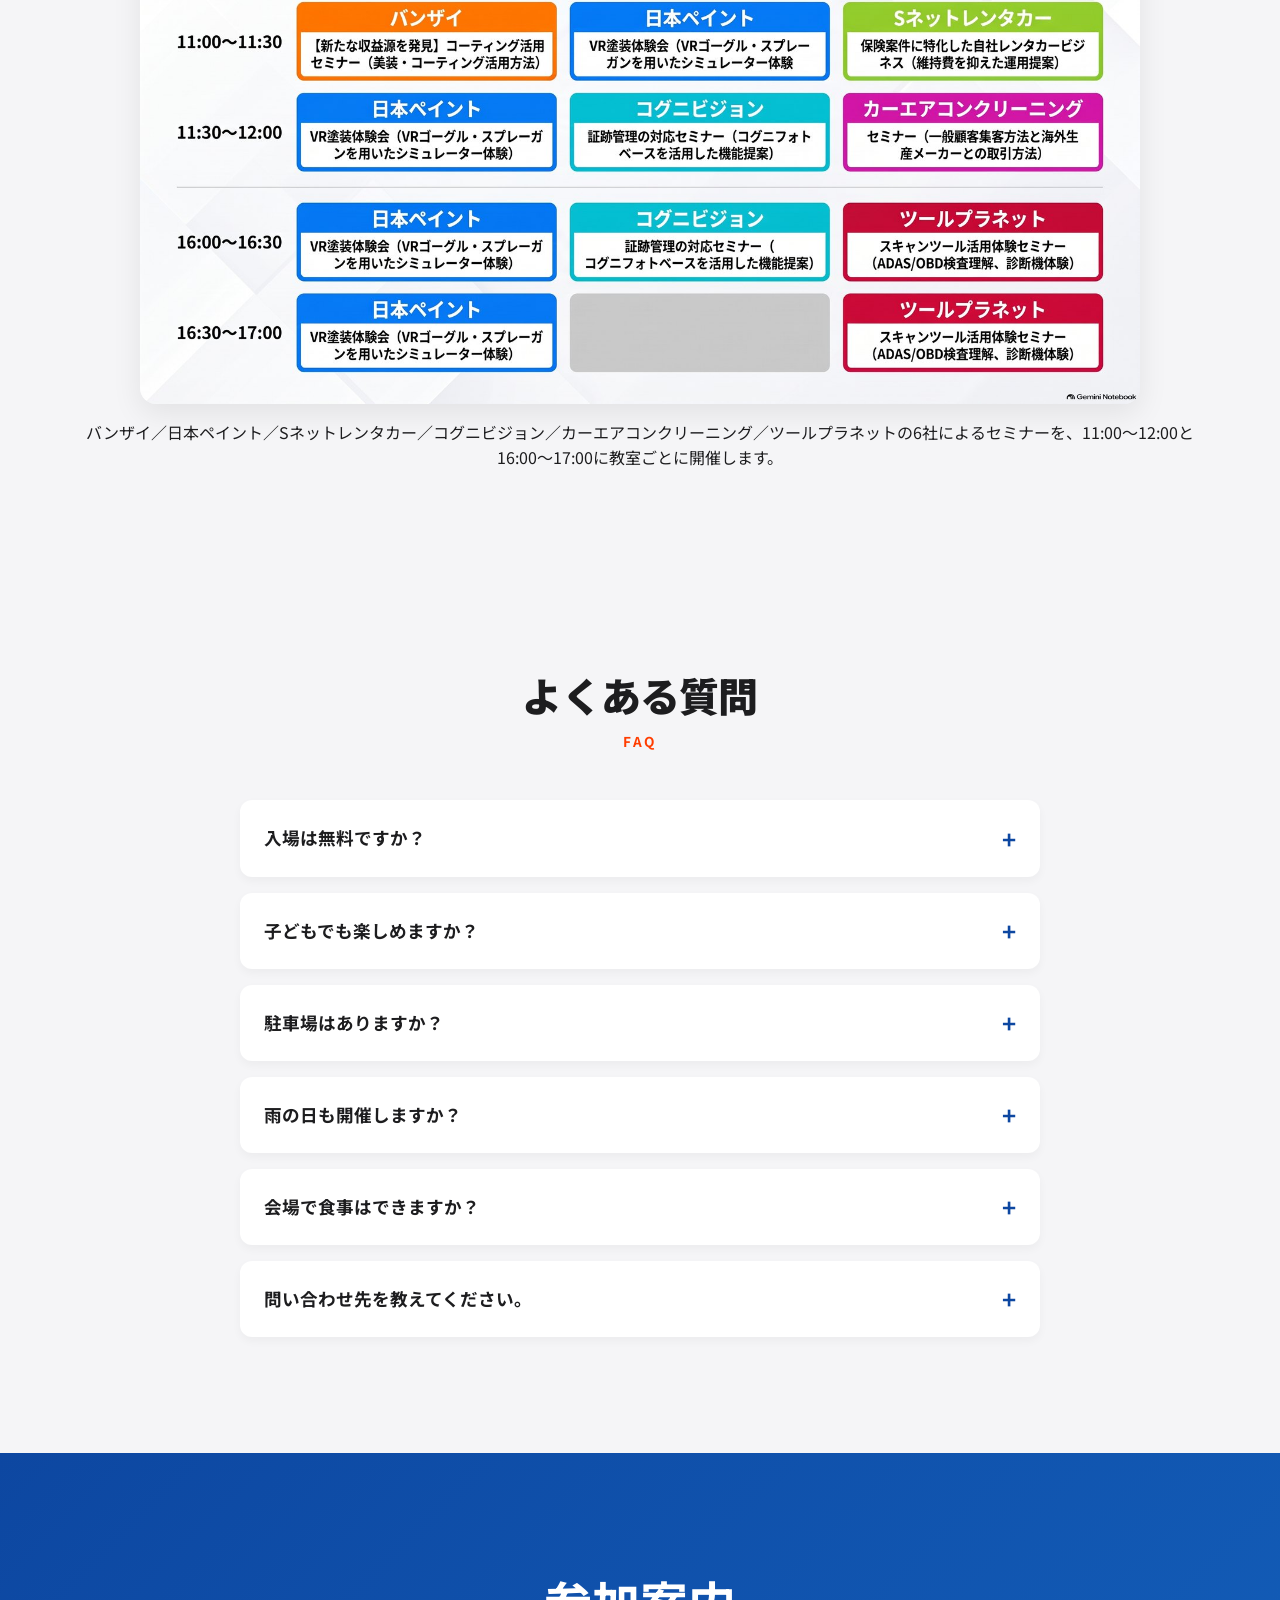
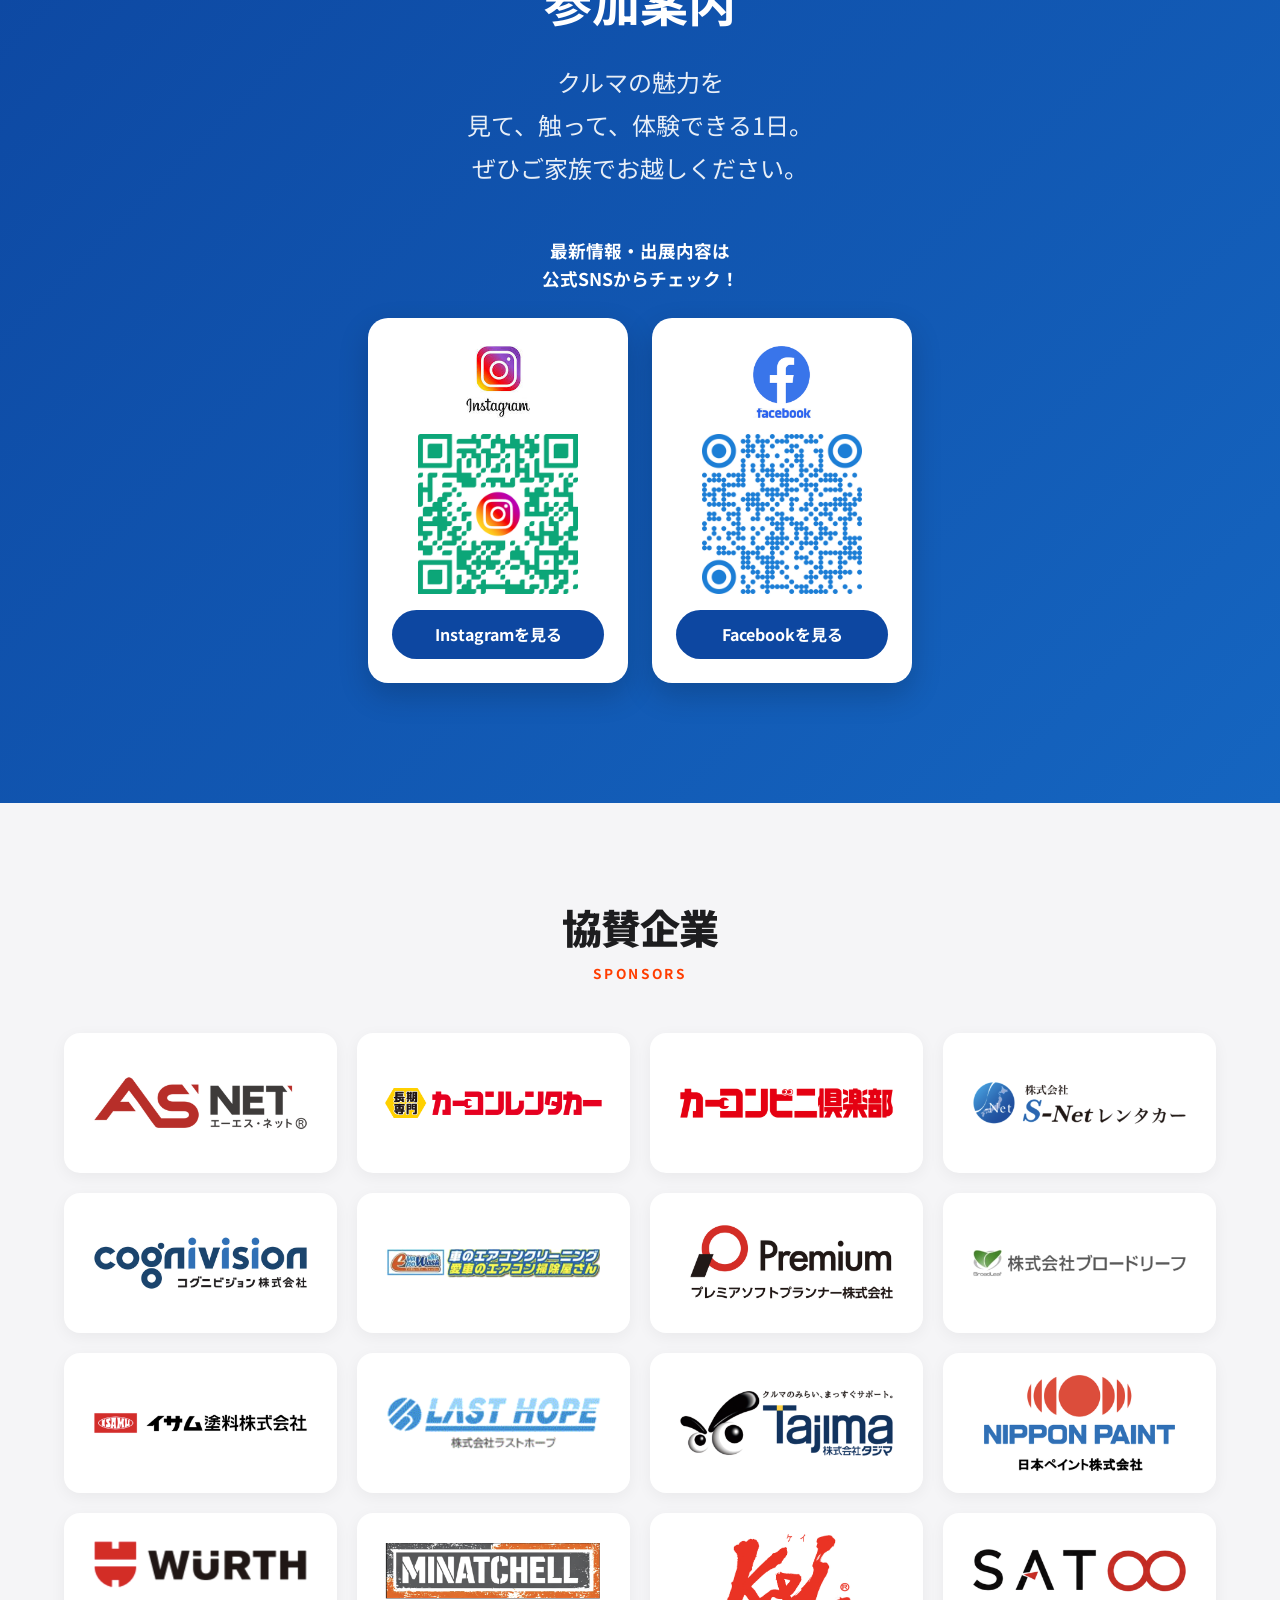
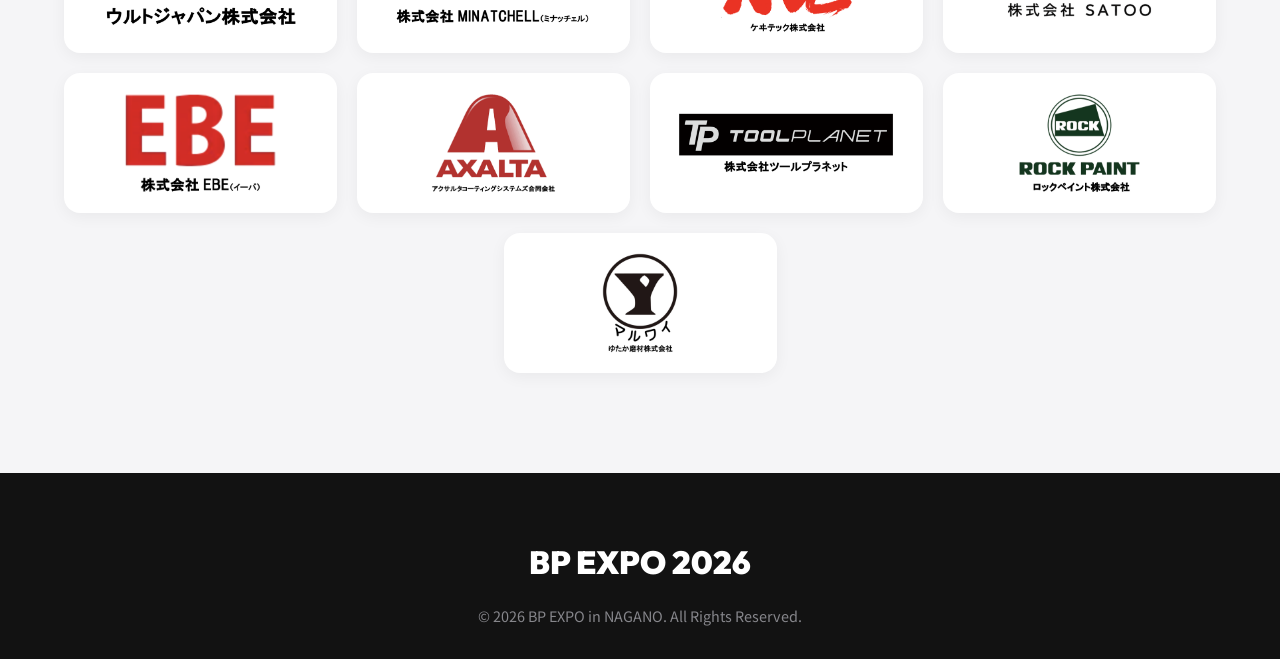
==== commit 4092b87c: "Add files via upload" ====
--- a/index.html
+++ b/index.html
@@ -114,9 +114,12 @@
 
                 <!-- Feature 2 -->
                 <div class="feature-card reveal" style="transition-delay: 200ms;">
-                    <div class="feature-img-wrapper">
-                        <img src="paint.jpg" alt="子ども塗装体験" class="feature-img">
-                    </div>
+                    <a class="feature-img-link" href="kids_paint.pdf" target="_blank" rel="noopener noreferrer">
+                        <div class="feature-img-wrapper">
+                            <img src="paint.jpg" alt="子ども塗装体験" class="feature-img">
+                            <span class="feature-img-badge">詳しい内容を見る（PDF）</span>
+                        </div>
+                    </a>
                     <div class="feature-text">
                         <h3>子ども塗装体験</h3>
                         <p>実際の塗装を体験して、<br>未来の“車のお医者さん”になってみよう！</p>
--- a/style.css
+++ b/style.css
@@ -0,0 +1,1059 @@
+/* --- Reset & Base --- */
+:root {
+    --primary-color: #0d47a1;
+    --accent-color: #ff3d00;
+    --text-main: #1d1d1f;
+    --text-light: #86868b;
+    --bg-main: #ffffff;
+    --bg-light: #f5f5f7;
+    --bg-dark: #121212;
+    --font-sans: 'Noto Sans JP', sans-serif;
+    --font-heading: 'Outfit', 'Noto Sans JP', sans-serif;
+}
+
+* {
+    margin: 0;
+    padding: 0;
+    box-sizing: border-box;
+}
+
+html {
+    scroll-behavior: smooth;
+}
+
+body {
+    font-family: var(--font-sans);
+    color: var(--text-main);
+    background-color: var(--bg-main);
+    line-height: 1.6;
+    overflow-x: hidden;
+}
+
+img {
+    max-width: 100%;
+    height: auto;
+    display: block;
+}
+
+/* --- Layout & Utilities --- */
+.container {
+    max-width: 1200px;
+    margin: 0 auto;
+    padding: 0 24px;
+}
+
+.section {
+    padding: 100px 0;
+}
+
+.text-center {
+    text-align: center;
+}
+
+.align-center {
+    display: flex;
+    flex-direction: column;
+    align-items: center;
+    text-align: center;
+}
+
+.mb-4 {
+    margin-bottom: 2rem;
+}
+
+.mt-4 {
+    margin-top: 2rem;
+}
+
+.mt-2 {
+    margin-top: 1rem;
+}
+
+.text-white {
+    color: #fff;
+}
+
+.bg-light {
+    background-color: var(--bg-light);
+}
+
+.text-sm {
+    font-size: 0.9rem;
+    opacity: 0.8;
+}
+
+/* --- Headers & Typography --- */
+h1,
+h2,
+h3,
+h4 {
+    font-family: var(--font-heading);
+    font-weight: 700;
+    line-height: 1.3;
+}
+
+.section-header {
+    margin-bottom: 3rem;
+    position: relative;
+}
+
+.section-title {
+    font-size: 2.5rem;
+    font-weight: 900;
+    margin-bottom: 0.5rem;
+    letter-spacing: -0.02em;
+}
+
+.section-subtitle {
+    font-size: 0.85rem;
+    font-weight: 700;
+    color: var(--accent-color);
+    letter-spacing: 0.2em;
+    text-transform: uppercase;
+}
+
+/* --- Navigation --- */
+.header {
+    position: fixed;
+    top: 0;
+    left: 0;
+    right: 0;
+    display: flex;
+    justify-content: space-between;
+    align-items: center;
+    padding: 1rem 5%;
+    background: rgba(255, 255, 255, 0.8);
+    backdrop-filter: blur(12px);
+    -webkit-backdrop-filter: blur(12px);
+    z-index: 1000;
+    border-bottom: 1px solid rgba(0, 0, 0, 0.05);
+}
+
+.logo {
+    font-family: var(--font-heading);
+    font-size: 1.5rem;
+    font-weight: 900;
+    color: var(--primary-color);
+}
+
+.logo span {
+    color: var(--accent-color);
+}
+
+.nav {
+    display: flex;
+    gap: 2rem;
+    align-items: center;
+}
+
+.nav a {
+    text-decoration: none;
+    color: var(--text-main);
+    font-weight: 500;
+    font-size: 0.9rem;
+    transition: color 0.3s;
+}
+
+.nav a:hover {
+    color: var(--accent-color);
+}
+
+/* Buttons */
+.btn-primary-sm {
+    background-color: var(--primary-color);
+    color: #fff !important;
+    padding: 0.5rem 1.2rem;
+    border-radius: 50px;
+    font-weight: 700;
+    transition: transform 0.3s, box-shadow 0.3s !important;
+}
+
+.btn-primary-sm:hover {
+    transform: translateY(-2px);
+    box-shadow: 0 4px 12px rgba(13, 71, 161, 0.3);
+}
+
+.btn-cta {
+    display: inline-block;
+    background: linear-gradient(135deg, var(--primary-color), #2196f3);
+    color: #fff !important;
+    padding: 1.2rem 3rem;
+    border-radius: 50px;
+    font-size: 1.1rem;
+    font-weight: 700;
+    text-decoration: none;
+    transition: all 0.3s ease;
+    border: none;
+    cursor: pointer;
+    margin-top: 2rem;
+}
+
+.btn-cta.large {
+    font-size: 1.3rem;
+    padding: 1.5rem 4rem;
+}
+
+.glow-effect {
+    position: relative;
+    z-index: 1;
+}
+
+.glow-effect::before {
+    content: '';
+    position: absolute;
+    top: 0;
+    left: 0;
+    right: 0;
+    bottom: 0;
+    border-radius: 50px;
+    background: inherit;
+    z-index: -1;
+    filter: blur(15px);
+    opacity: 0.6;
+    transition: opacity 0.3s;
+}
+
+.glow-effect:hover::before {
+    opacity: 0.9;
+}
+
+.glow-effect:hover {
+    transform: translateY(-3px);
+}
+
+/* --- Hero Section --- */
+.hero {
+    position: relative;
+    min-height: 100vh;
+    display: flex;
+    align-items: center;
+    justify-content: center;
+    padding-top: 80px;
+    /* Offset for header */
+}
+
+.bg-illust-hero {
+    position: relative;
+    background-image: url('bg_illust_1.png');
+    background-size: cover;
+    background-position: center bottom;
+    background-repeat: no-repeat;
+}
+
+.bg-illust-hero::after {
+    content: '';
+    position: absolute;
+    top: 0;
+    left: 0;
+    width: 100%;
+    height: 100%;
+    background: rgba(255, 255, 255, 0.65);
+    z-index: 0;
+}
+
+.hero>div {
+    position: relative;
+    z-index: 1;
+}
+
+.hero-content {
+    text-align: center;
+    color: var(--text-main);
+    max-width: 900px;
+    padding: 0 20px;
+}
+
+.hero-subtitle {
+    font-size: 1.2rem;
+    font-weight: 500;
+    letter-spacing: 0.1em;
+    margin-bottom: 1rem;
+    color: var(--primary-color);
+}
+
+.hero-title {
+    font-size: 5rem;
+    font-weight: 900;
+    line-height: 1.1;
+    margin-bottom: 1.5rem;
+    text-shadow: none;
+}
+
+.hero-title .highlight {
+    color: var(--accent-color);
+    -webkit-text-stroke: 0;
+}
+
+.hero-catchphrase {
+    font-size: 2rem;
+    font-weight: 700;
+    margin-bottom: 0.5rem;
+}
+
+.hero-desc {
+    font-size: 1.25rem;
+    margin-bottom: 3rem;
+    opacity: 0.9;
+}
+
+.hero-info-cards {
+    display: flex;
+    justify-content: center;
+    gap: 1.5rem;
+    flex-wrap: wrap;
+    margin-bottom: 1rem;
+}
+
+.info-card {
+    background: rgba(255, 255, 255, 0.1);
+    backdrop-filter: blur(10px);
+    -webkit-backdrop-filter: blur(10px);
+    border: 1px solid rgba(255, 255, 255, 0.2);
+    border-radius: 16px;
+    padding: 1.2rem 1.5rem;
+    display: flex;
+    align-items: center;
+    gap: 1rem;
+    text-align: left;
+    min-width: 220px;
+    transition: transform 0.3s;
+}
+
+.info-card:hover {
+    transform: translateY(-5px);
+    background: rgba(255, 255, 255, 0.15);
+}
+
+.info-card .icon {
+    font-size: 2rem;
+}
+
+.info-text strong {
+    display: block;
+    font-size: 1.1rem;
+}
+
+.info-text span {
+    font-size: 0.85rem;
+    opacity: 0.8;
+}
+
+
+/* --- About Section --- */
+.about-content {
+    text-align: center;
+    max-width: 800px;
+    margin: 0 auto;
+}
+
+.lead-text {
+    font-size: 1.75rem;
+    font-weight: 700;
+    line-height: 1.8;
+    margin-bottom: 2rem;
+    background: linear-gradient(135deg, var(--text-main), var(--primary-color));
+    -webkit-background-clip: text;
+    -webkit-text-fill-color: transparent;
+}
+
+
+/* --- Highlights Section --- */
+.features-grid {
+    display: grid;
+    grid-template-columns: repeat(auto-fit, minmax(240px, 1fr));
+    gap: 1.5rem;
+}
+
+.feature-card {
+    background: #fff;
+    border-radius: 24px;
+    overflow: hidden;
+    box-shadow: 0 10px 30px rgba(0, 0, 0, 0.08);
+    transition: transform 0.4s cubic-bezier(0.165, 0.84, 0.44, 1), box-shadow 0.4s;
+}
+
+.feature-card:hover {
+    transform: translateY(-10px);
+    box-shadow: 0 20px 40px rgba(0, 0, 0, 0.12);
+}
+
+.feature-img-wrapper {
+    position: relative;
+    padding-top: 65%;
+    overflow: hidden;
+}
+
+.feature-img {
+    position: absolute;
+    top: 0;
+    left: 0;
+    width: 100%;
+    height: 100%;
+    object-fit: cover;
+    transition: transform 0.5s ease;
+}
+
+.feature-card:hover .feature-img {
+    transform: scale(1.05);
+}
+
+.feature-img-link {
+    display: block;
+    text-decoration: none;
+}
+
+.feature-img-badge {
+    position: absolute;
+    left: 0;
+    right: 0;
+    bottom: 0;
+    background: rgba(13, 71, 161, 0.85);
+    color: #fff;
+    font-size: 0.8rem;
+    font-weight: 700;
+    text-align: center;
+    padding: 0.5rem 0.4rem;
+    z-index: 2;
+}
+
+.feature-text {
+    padding: 2rem;
+}
+
+.feature-text h3 {
+    font-size: 1.4rem;
+    margin-bottom: 1rem;
+    color: var(--primary-color);
+}
+
+/* --- Family Section --- */
+.bg-illust-family {
+    position: relative;
+    background-image: url('bg_illust_2.png');
+    background-size: cover;
+    background-position: center bottom;
+    background-repeat: no-repeat;
+    background-color: #fff;
+    overflow: hidden;
+}
+
+.bg-illust-family::after {
+    content: '';
+    position: absolute;
+    top: 0;
+    left: 0;
+    width: 100%;
+    height: 100%;
+    background: linear-gradient(to bottom, rgba(255, 255, 255, 1), rgba(255, 255, 255, 0.6));
+    z-index: 0;
+}
+
+.bg-illust-family>div {
+    position: relative;
+    z-index: 1;
+}
+
+.tags-container {
+    display: flex;
+    flex-wrap: wrap;
+    justify-content: center;
+    gap: 1rem;
+    margin: 2rem 0;
+}
+
+.tag {
+    background: rgba(255, 255, 255, 0.9);
+    color: var(--primary-color);
+    padding: 0.8rem 1.5rem;
+    border-radius: 50px;
+    font-weight: 700;
+    border: 1px solid rgba(13, 71, 161, 0.2);
+    box-shadow: 0 4px 10px rgba(0, 0, 0, 0.05);
+}
+
+.bg-illust-venue {
+    position: relative;
+    background-image: url('bg_illust_1.png');
+    background-size: cover;
+    background-position: center top;
+    background-repeat: no-repeat;
+    background-color: #fff;
+}
+
+.bg-illust-venue::after {
+    content: '';
+    position: absolute;
+    top: 0;
+    left: 0;
+    width: 100%;
+    height: 100%;
+    background: rgba(255, 255, 255, 0.85);
+    z-index: 0;
+}
+
+.bg-illust-venue>div {
+    position: relative;
+    z-index: 1;
+}
+
+/* --- Venue & Overview --- */
+.venue-overview-wrapper {
+    display: grid;
+    grid-template-columns: 1fr 1fr;
+    gap: 4rem;
+}
+
+@media (max-width: 900px) {
+    .venue-overview-wrapper {
+        grid-template-columns: 1fr;
+        gap: 3rem;
+    }
+}
+
+.venue-card {
+    background: #fff;
+    padding: 1.5rem;
+    border-left: 4px solid var(--primary-color);
+    border-radius: 0 8px 8px 0;
+    box-shadow: 0 4px 15px rgba(0, 0, 0, 0.05);
+}
+
+.venue-card h4 {
+    font-size: 1.2rem;
+    margin-bottom: 0.5rem;
+}
+
+.venue-card h4 span {
+    font-size: 0.9rem;
+    color: var(--text-light);
+    font-weight: 400;
+}
+
+.overview-table {
+    width: 100%;
+    border-collapse: separate;
+    border-spacing: 0;
+}
+
+.overview-table th,
+.overview-table td {
+    padding: 1.2rem 1rem;
+    border-bottom: 1px solid rgba(0, 0, 0, 0.1);
+    text-align: left;
+}
+
+.overview-table th {
+    width: 30%;
+    font-weight: 700;
+    color: var(--primary-color);
+}
+
+/* --- FAQ --- */
+.faq-accordion {
+    max-width: 800px;
+    margin: 0 auto;
+}
+
+.faq-item {
+    background: #fff;
+    border-radius: 12px;
+    margin-bottom: 1rem;
+    box-shadow: 0 4px 10px rgba(0, 0, 0, 0.04);
+    overflow: hidden;
+    cursor: pointer;
+    transition: transform 0.2s;
+}
+
+.faq-item:hover {
+    transform: translateY(-2px);
+}
+
+.faq-question {
+    padding: 1.5rem;
+    font-weight: 700;
+    font-size: 1.1rem;
+    position: relative;
+    padding-right: 3rem;
+}
+
+.faq-question::after {
+    content: '+';
+    position: absolute;
+    right: 1.5rem;
+    top: 50%;
+    transform: translateY(-50%);
+    font-size: 1.5rem;
+    color: var(--primary-color);
+    transition: transform 0.3s;
+}
+
+.faq-answer {
+    padding: 0 1.5rem;
+    max-height: 0;
+    opacity: 0;
+    overflow: hidden;
+    transition: all 0.3s ease;
+    color: var(--text-light);
+}
+
+.faq-item.active .faq-answer {
+    padding-bottom: 1.5rem;
+    max-height: 200px;
+    opacity: 1;
+}
+
+.faq-item.active .faq-question::after {
+    transform: translateY(-50%) rotate(45deg);
+}
+
+
+/* --- CTA Section --- */
+.cta-section {
+    background: linear-gradient(135deg, var(--primary-color), #1565c0);
+    color: #fff;
+    padding: 120px 0;
+}
+
+.cta-title {
+    font-size: 3rem;
+    margin-bottom: 1.5rem;
+}
+
+.cta-desc {
+    font-size: 1.5rem;
+    line-height: 1.8;
+    margin-bottom: 3rem;
+    opacity: 0.9;
+}
+
+.cta-section .btn-cta {
+    background: #fff;
+    color: var(--primary-color) !important;
+}
+
+.cta-section .btn-cta::before {
+    background: rgba(255, 255, 255, 0.5);
+}
+
+/* --- Footer --- */
+.footer {
+    background-color: var(--bg-dark);
+    color: #fff;
+    padding: 4rem 0 2rem;
+}
+
+.footer-logo {
+    font-family: var(--font-heading);
+    font-size: 2rem;
+    font-weight: 900;
+    margin-bottom: 1rem;
+}
+
+.copyright {
+    color: var(--text-light);
+    font-size: 0.9rem;
+}
+
+
+/* --- Sponsors Section --- */
+.sponsors-section {
+    background-color: var(--bg-light);
+    padding: 100px 0;
+}
+
+.sponsor-grid {
+    list-style: none;
+    display: flex;
+    flex-wrap: wrap;
+    justify-content: center;
+    gap: 20px;
+}
+
+.sponsor-card {
+    flex: 0 0 calc((100% - 60px) / 4);
+    background: #fff;
+    border-radius: 16px;
+    height: 140px;
+    padding: 20px 28px;
+    display: flex;
+    align-items: center;
+    justify-content: center;
+    box-shadow: 0 4px 16px rgba(0, 0, 0, 0.05);
+    transition: transform 0.3s ease, box-shadow 0.3s ease;
+}
+
+.sponsor-card:hover {
+    transform: translateY(-4px);
+    box-shadow: 0 10px 24px rgba(0, 0, 0, 0.1);
+}
+
+.sponsor-logo {
+    max-width: 100%;
+    max-height: 100%;
+    object-fit: contain;
+}
+
+@media (max-width: 900px) {
+    .sponsor-card {
+        flex-basis: calc((100% - 20px) / 2);
+    }
+}
+
+@media (max-width: 480px) {
+    .sponsors-section {
+        padding: 72px 0;
+    }
+
+    .sponsor-grid {
+        gap: 12px;
+    }
+
+    .sponsor-card {
+        flex-basis: calc((100% - 12px) / 2);
+        height: 96px;
+        padding: 12px 14px;
+        border-radius: 12px;
+    }
+}
+
+
+
+/* --- Flyer content additions --- */
+.feature-text h3 {
+    font-size: 1.2rem;
+}
+
+.feature-text {
+    padding: 1.5rem;
+}
+
+.feature-point {
+    margin-top: 1rem;
+    font-size: 0.9rem;
+    font-weight: 700;
+    color: var(--accent-color);
+}
+
+.venue-photo {
+    border-radius: 16px;
+    overflow: hidden;
+    box-shadow: 0 10px 30px rgba(0, 0, 0, 0.08);
+}
+
+.venue-photo img {
+    width: 100%;
+    aspect-ratio: 3 / 2;
+    object-fit: cover;
+    display: block;
+}
+
+.map-link,
+.overview-table a {
+    color: var(--primary-color);
+    font-weight: 700;
+    text-decoration: underline;
+    text-underline-offset: 3px;
+}
+
+.map-link {
+    display: inline-block;
+    margin-top: 0.5rem;
+    font-size: 0.9rem;
+}
+
+.cta-note {
+    font-size: 1.1rem;
+    font-weight: 700;
+    margin-bottom: 1.5rem;
+}
+
+.venue-map {
+    margin-top: 4rem;
+    text-align: center;
+}
+
+.venue-map-title {
+    font-size: 1.3rem;
+    color: var(--primary-color);
+    margin-bottom: 1rem;
+}
+
+.venue-map img {
+    width: 100%;
+    max-width: 1000px;
+    margin: 0 auto;
+    border-radius: 16px;
+    box-shadow: 0 10px 30px rgba(0, 0, 0, 0.08);
+    display: block;
+}
+
+.timetable-figure img {
+    max-width: 620px;
+}
+
+.kv-band img {
+    width: 100%;
+    display: block;
+}
+
+.access-steps {
+    list-style: none;
+    display: grid;
+    grid-template-columns: repeat(4, 1fr);
+    gap: 1rem;
+    margin-bottom: 2rem;
+}
+
+@media (max-width: 760px) {
+    .access-steps {
+        grid-template-columns: 1fr;
+    }
+}
+
+.access-steps li {
+    background: #fff;
+    border-radius: 16px;
+    padding: 1.5rem 1.2rem;
+    text-align: center;
+    box-shadow: 0 8px 24px rgba(0, 0, 0, 0.06);
+}
+
+.access-step {
+    display: inline-flex;
+    align-items: center;
+    justify-content: center;
+    width: 36px;
+    height: 36px;
+    border-radius: 50%;
+    background: var(--primary-color);
+    color: #fff;
+    font-weight: 700;
+    margin-bottom: 0.8rem;
+}
+
+.access-steps strong {
+    display: block;
+    font-size: 1.1rem;
+    margin-bottom: 0.4rem;
+}
+
+.access-steps span:not(.access-step) {
+    display: block;
+    font-size: 0.85rem;
+    color: var(--text-light);
+}
+
+.access-note {
+    background: #fff;
+    border-left: 4px solid var(--accent-color);
+    border-radius: 0 12px 12px 0;
+    padding: 1.5rem;
+    font-size: 0.95rem;
+    line-height: 1.9;
+}
+
+.schedule-grid {
+    display: grid;
+    grid-template-columns: 1fr 1fr;
+    gap: 2rem;
+}
+
+@media (max-width: 900px) {
+    .schedule-grid {
+        grid-template-columns: 1fr;
+        gap: 1.5rem;
+    }
+}
+
+.schedule-col {
+    background: #fff;
+    border-radius: 20px;
+    padding: 1.8rem;
+    box-shadow: 0 8px 24px rgba(0, 0, 0, 0.06);
+}
+
+.schedule-col-title {
+    font-size: 1.1rem;
+    color: #fff;
+    background: var(--primary-color);
+    border-radius: 50px;
+    padding: 0.6rem 1.2rem;
+    text-align: center;
+    margin-bottom: 1.5rem;
+}
+
+.schedule-col-title--outdoor {
+    background: #b5762f;
+}
+
+.schedule-list {
+    list-style: none;
+}
+
+.schedule-item {
+    display: flex;
+    gap: 1rem;
+    padding: 0.9rem 0;
+    border-bottom: 1px dashed rgba(0, 0, 0, 0.12);
+}
+
+.schedule-item:last-child {
+    border-bottom: none;
+}
+
+.schedule-time {
+    flex: 0 0 7.5em;
+    font-weight: 700;
+    color: var(--primary-color);
+    font-size: 0.95rem;
+    padding-top: 0.1rem;
+}
+
+.schedule-body strong {
+    display: block;
+    font-size: 1rem;
+}
+
+.schedule-body span {
+    display: block;
+    font-size: 0.85rem;
+    color: var(--text-light);
+    margin-top: 0.2rem;
+}
+
+@media (max-width: 480px) {
+    .schedule-col {
+        padding: 1.2rem;
+    }
+
+    .schedule-item {
+        flex-direction: column;
+        gap: 0.2rem;
+    }
+
+    .schedule-time {
+        flex: none;
+    }
+}
+
+.sns-grid {
+    display: flex;
+    justify-content: center;
+    flex-wrap: wrap;
+    gap: 24px;
+}
+
+.sns-card {
+    width: 260px;
+    background: #fff;
+    color: var(--text-main);
+    border-radius: 20px;
+    padding: 28px 24px 24px;
+    display: flex;
+    flex-direction: column;
+    align-items: center;
+    gap: 16px;
+    text-decoration: none;
+    box-shadow: 0 12px 30px rgba(0, 0, 0, 0.18);
+    transition: transform 0.3s ease;
+}
+
+.sns-card:hover {
+    transform: translateY(-6px);
+}
+
+.sns-logo {
+    height: 72px;
+    width: auto;
+}
+
+.sns-qr {
+    width: 160px;
+    height: 160px;
+}
+
+.sns-btn {
+    display: block;
+    width: 100%;
+    padding: 12px 0;
+    border-radius: 50px;
+    background: var(--primary-color);
+    color: #fff;
+    font-weight: 700;
+}
+
+@media (max-width: 600px) {
+    .sns-grid {
+        gap: 12px;
+    }
+
+    .sns-card {
+        width: calc(50% - 6px);
+        padding: 20px 12px 16px;
+        gap: 12px;
+    }
+
+    .sns-logo {
+        height: 52px;
+    }
+
+    .sns-qr {
+        width: 110px;
+        height: 110px;
+    }
+
+    .sns-btn {
+        font-size: 0.8rem;
+        padding: 10px 0;
+    }
+}
+
+/* --- Animations (Reveal on Scroll) --- */
+.reveal {
+    opacity: 0;
+    transform: translateY(40px);
+    transition: all 0.8s cubic-bezier(0.5, 0, 0, 1);
+}
+
+.reveal.visible {
+    opacity: 1;
+    transform: translateY(0);
+}
+
+/* --- Mobile Adjustments --- */
+@media (max-width: 768px) {
+    .nav {
+        display: none;
+    }
+
+    /* Simplified for mobile, ideally replace with hamburger menu */
+
+    .hero-title {
+        font-size: 3rem;
+    }
+
+    .hero-catchphrase {
+        font-size: 1.5rem;
+    }
+
+    .info-card {
+        width: 100%;
+        margin-bottom: 0.5rem;
+    }
+
+    .section-title {
+        font-size: 2rem;
+    }
+
+    .lead-text {
+        font-size: 1.2rem;
+    }
+
+    .cta-title {
+        font-size: 2.2rem;
+    }
+
+    .cta-desc {
+        font-size: 1.2rem;
+    }
+}
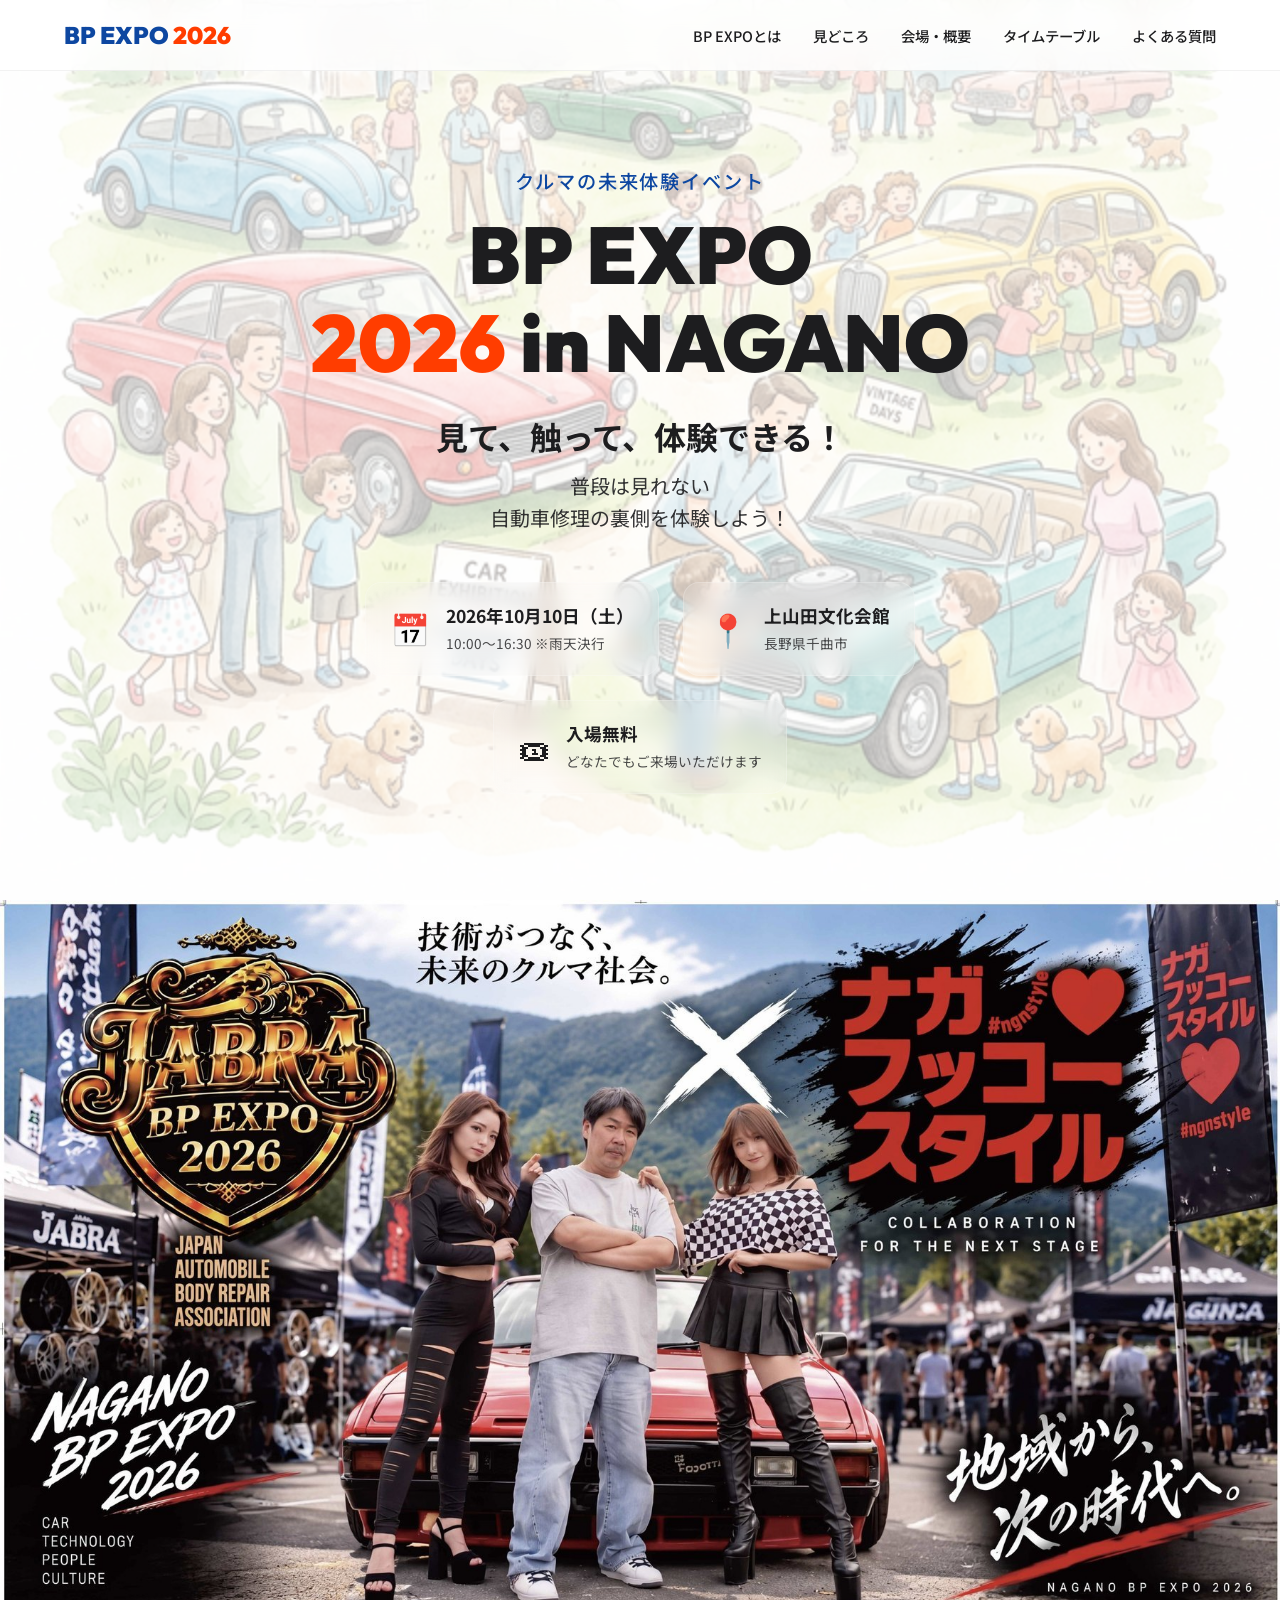
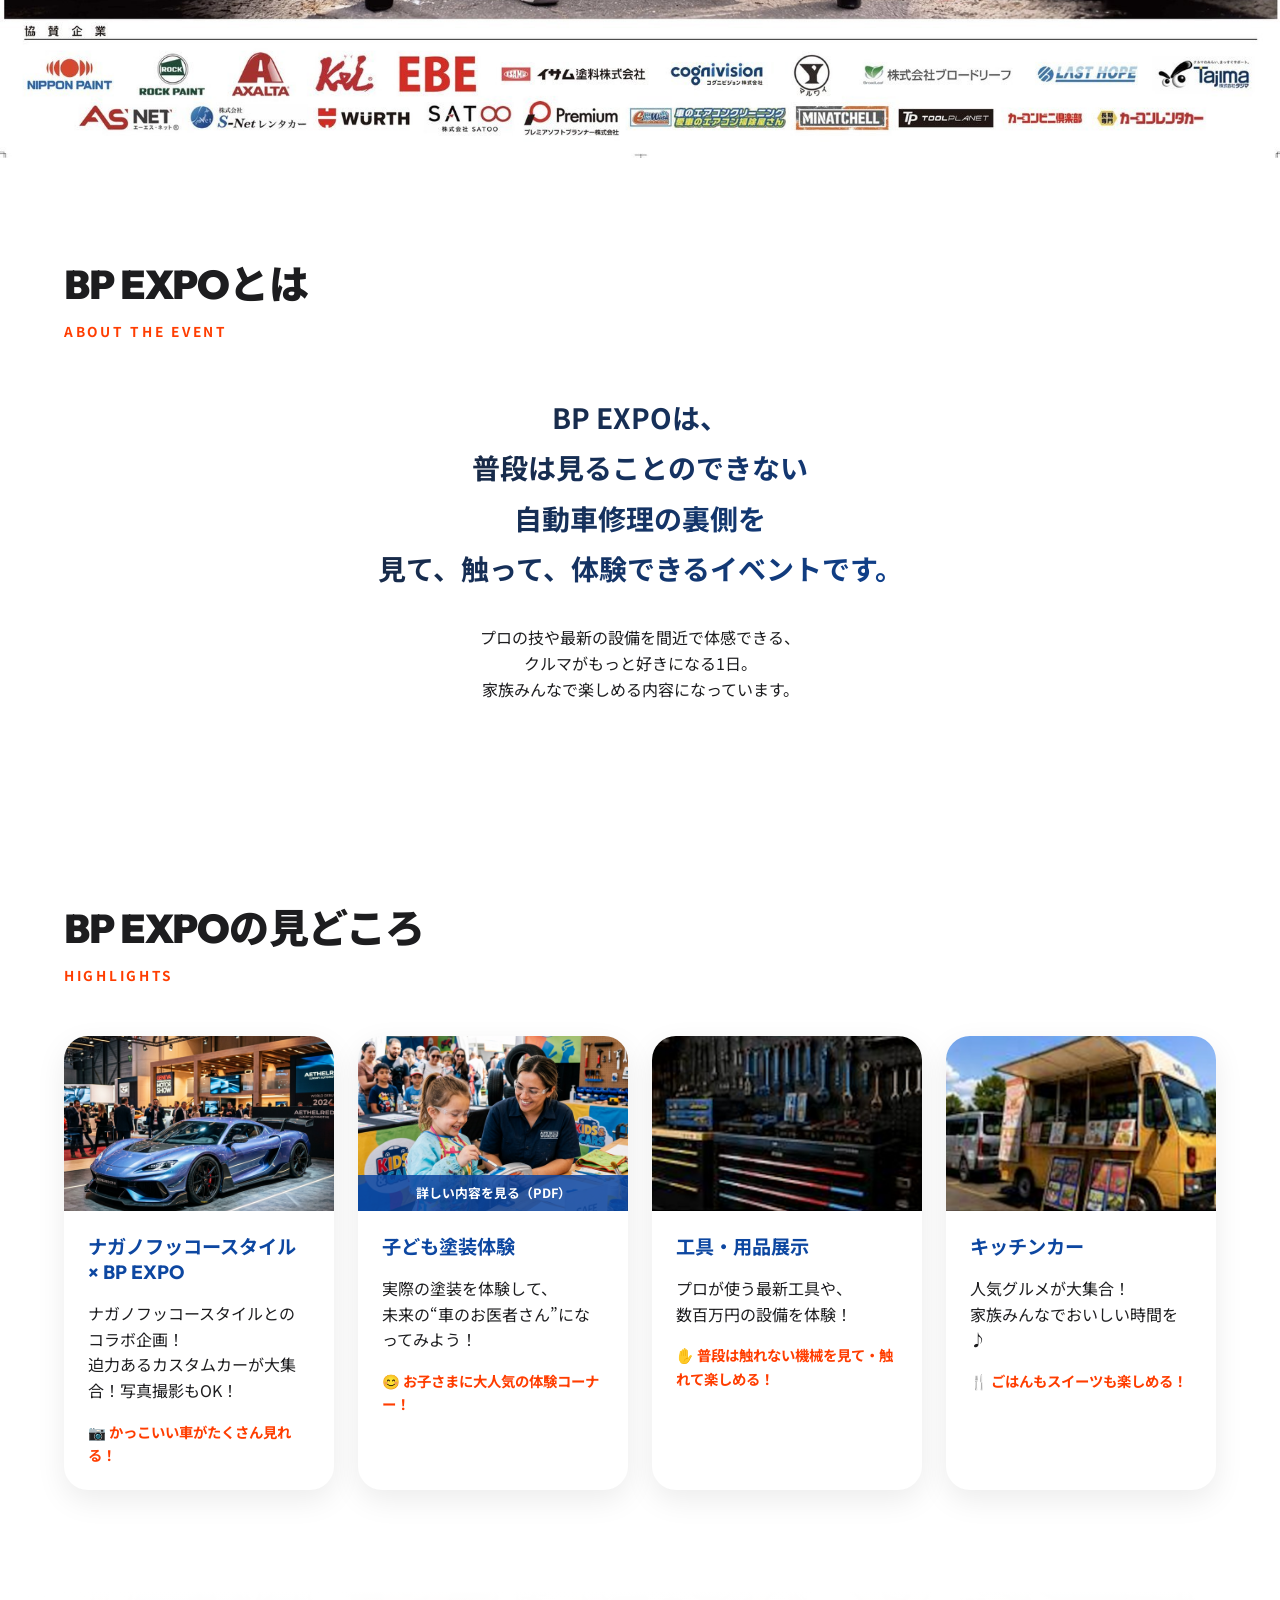
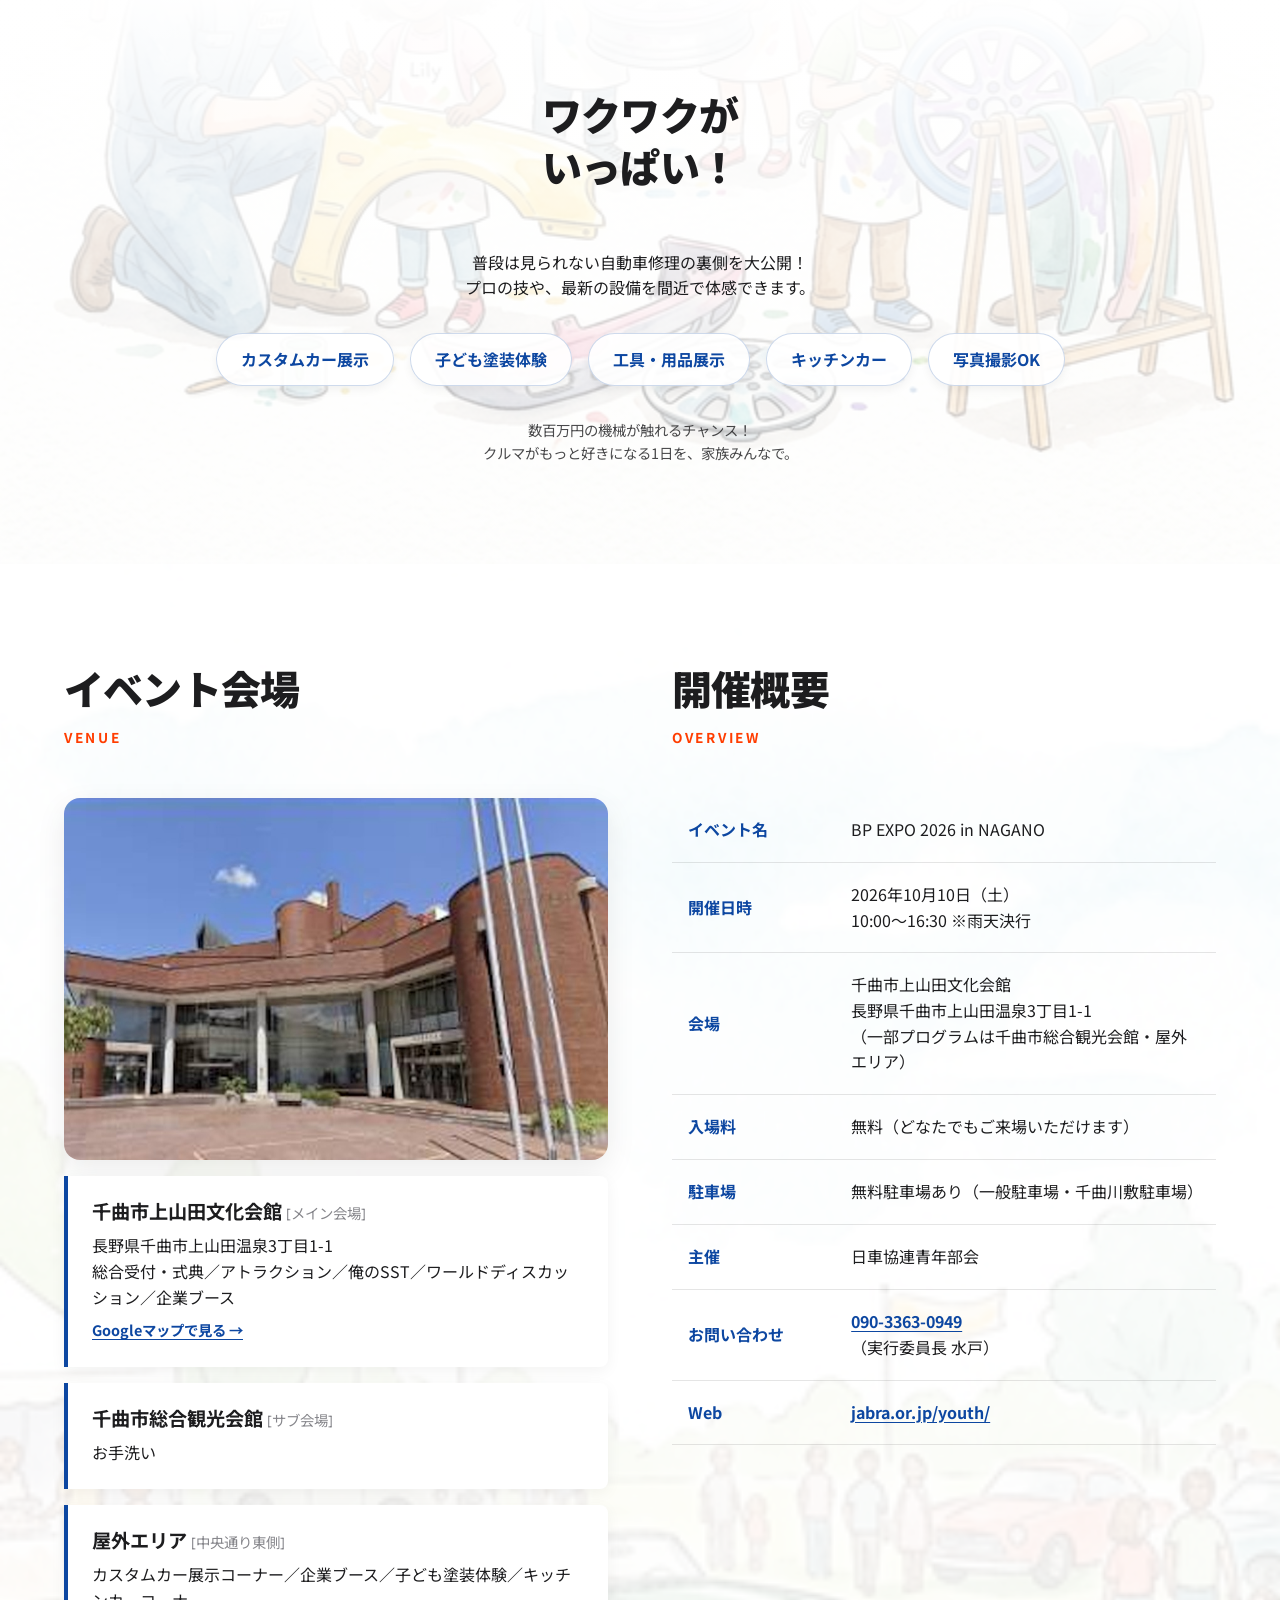
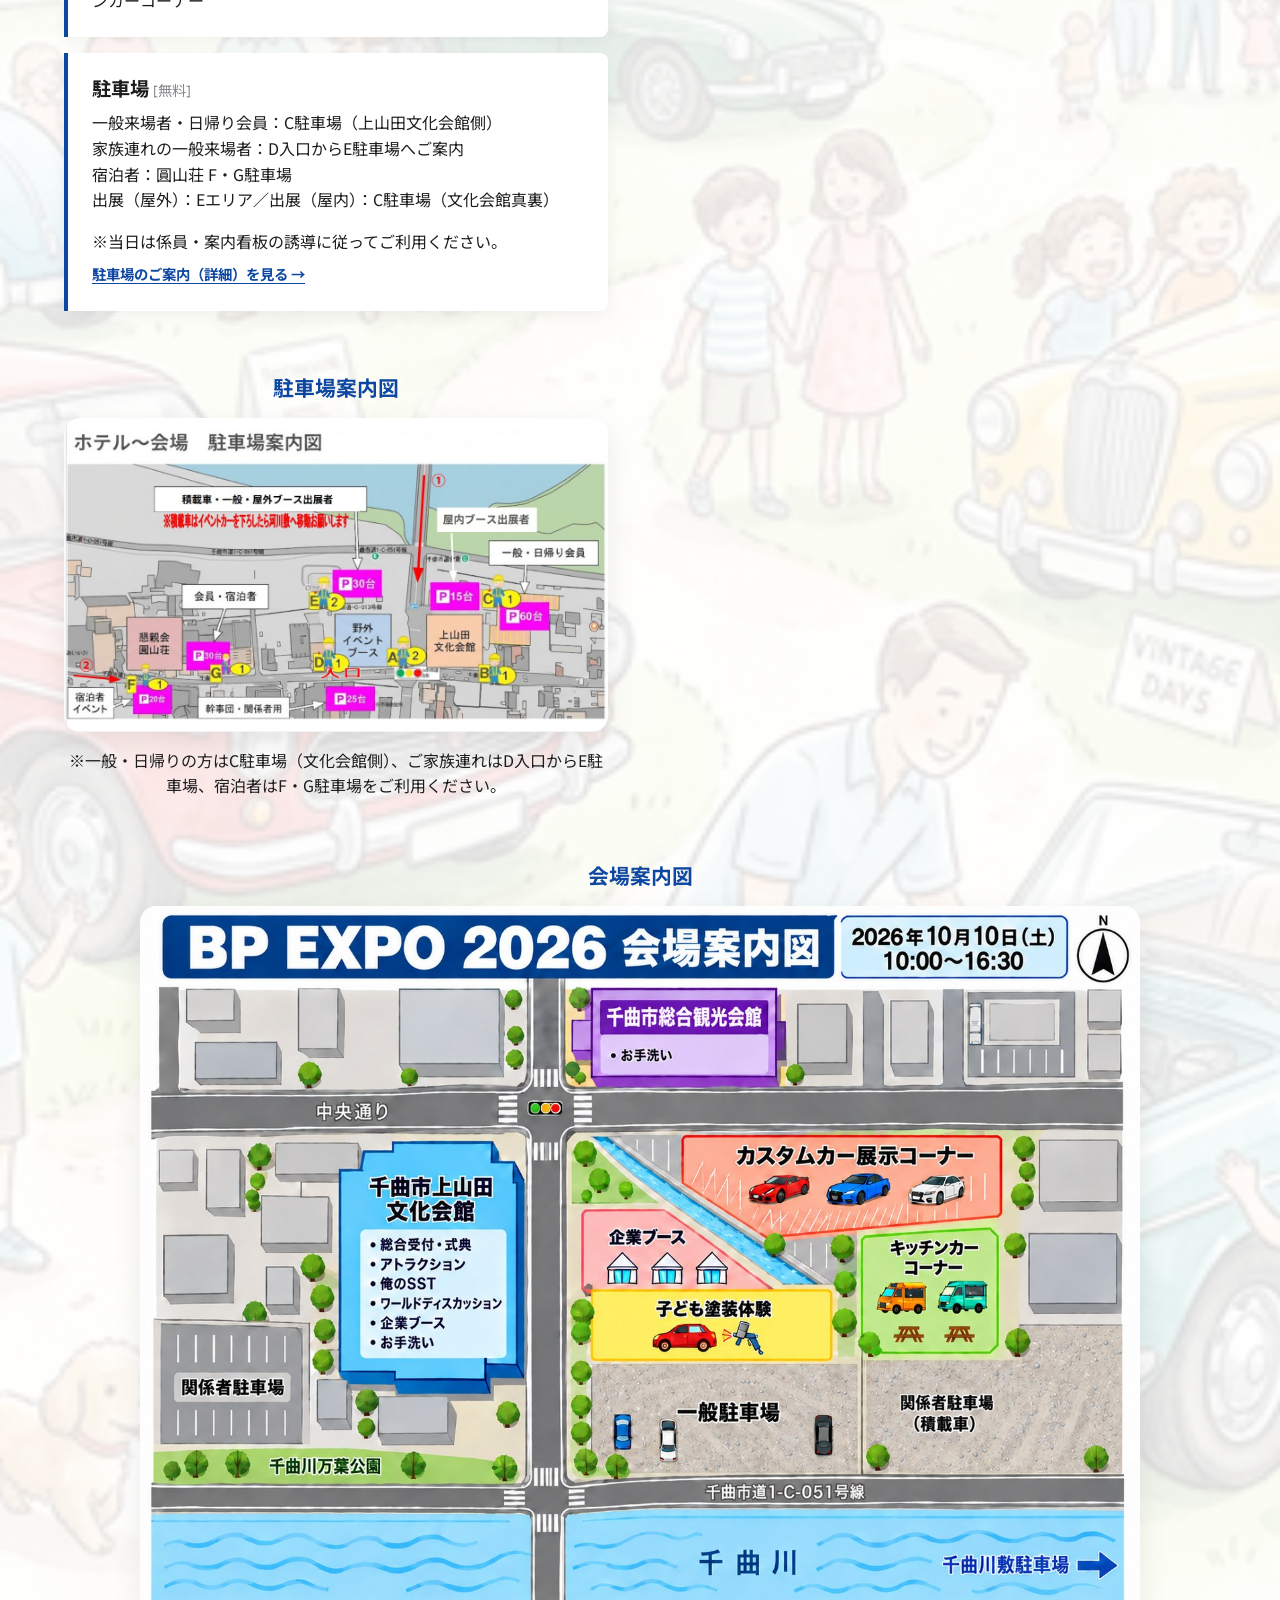
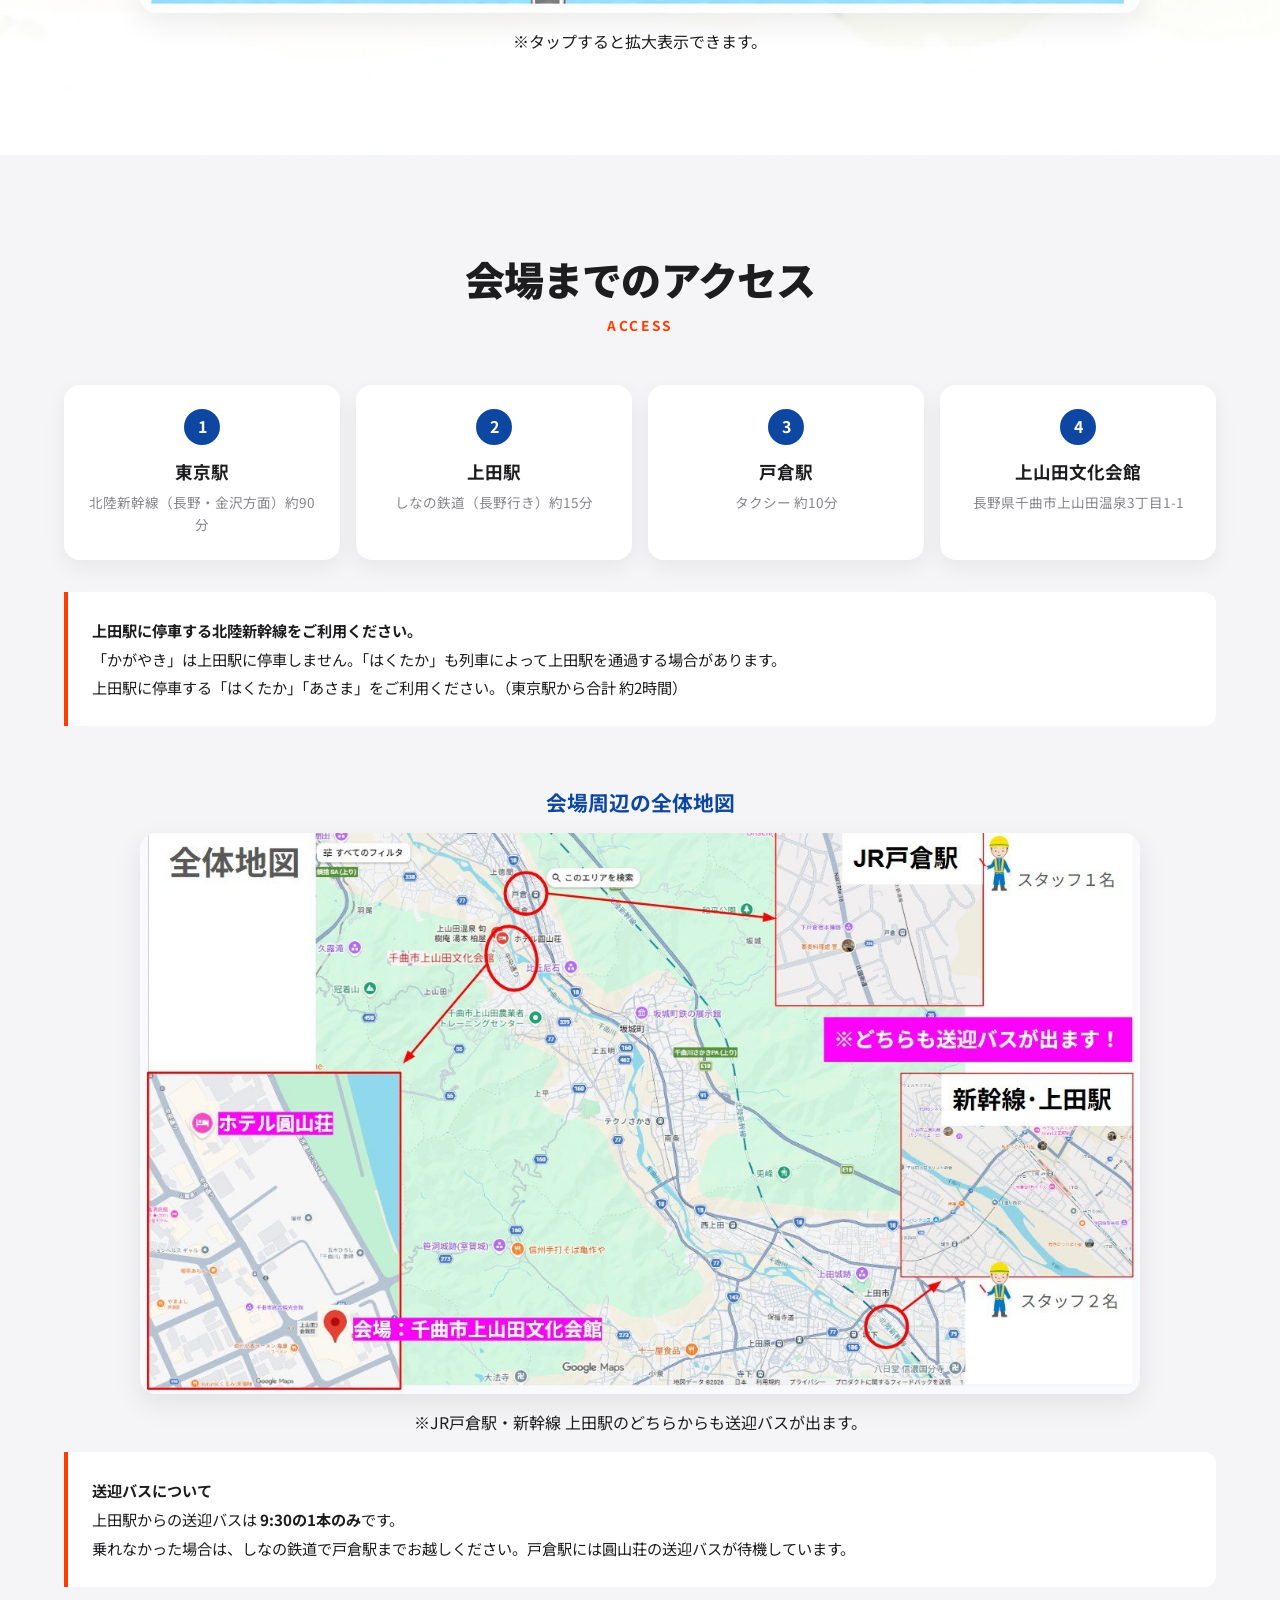
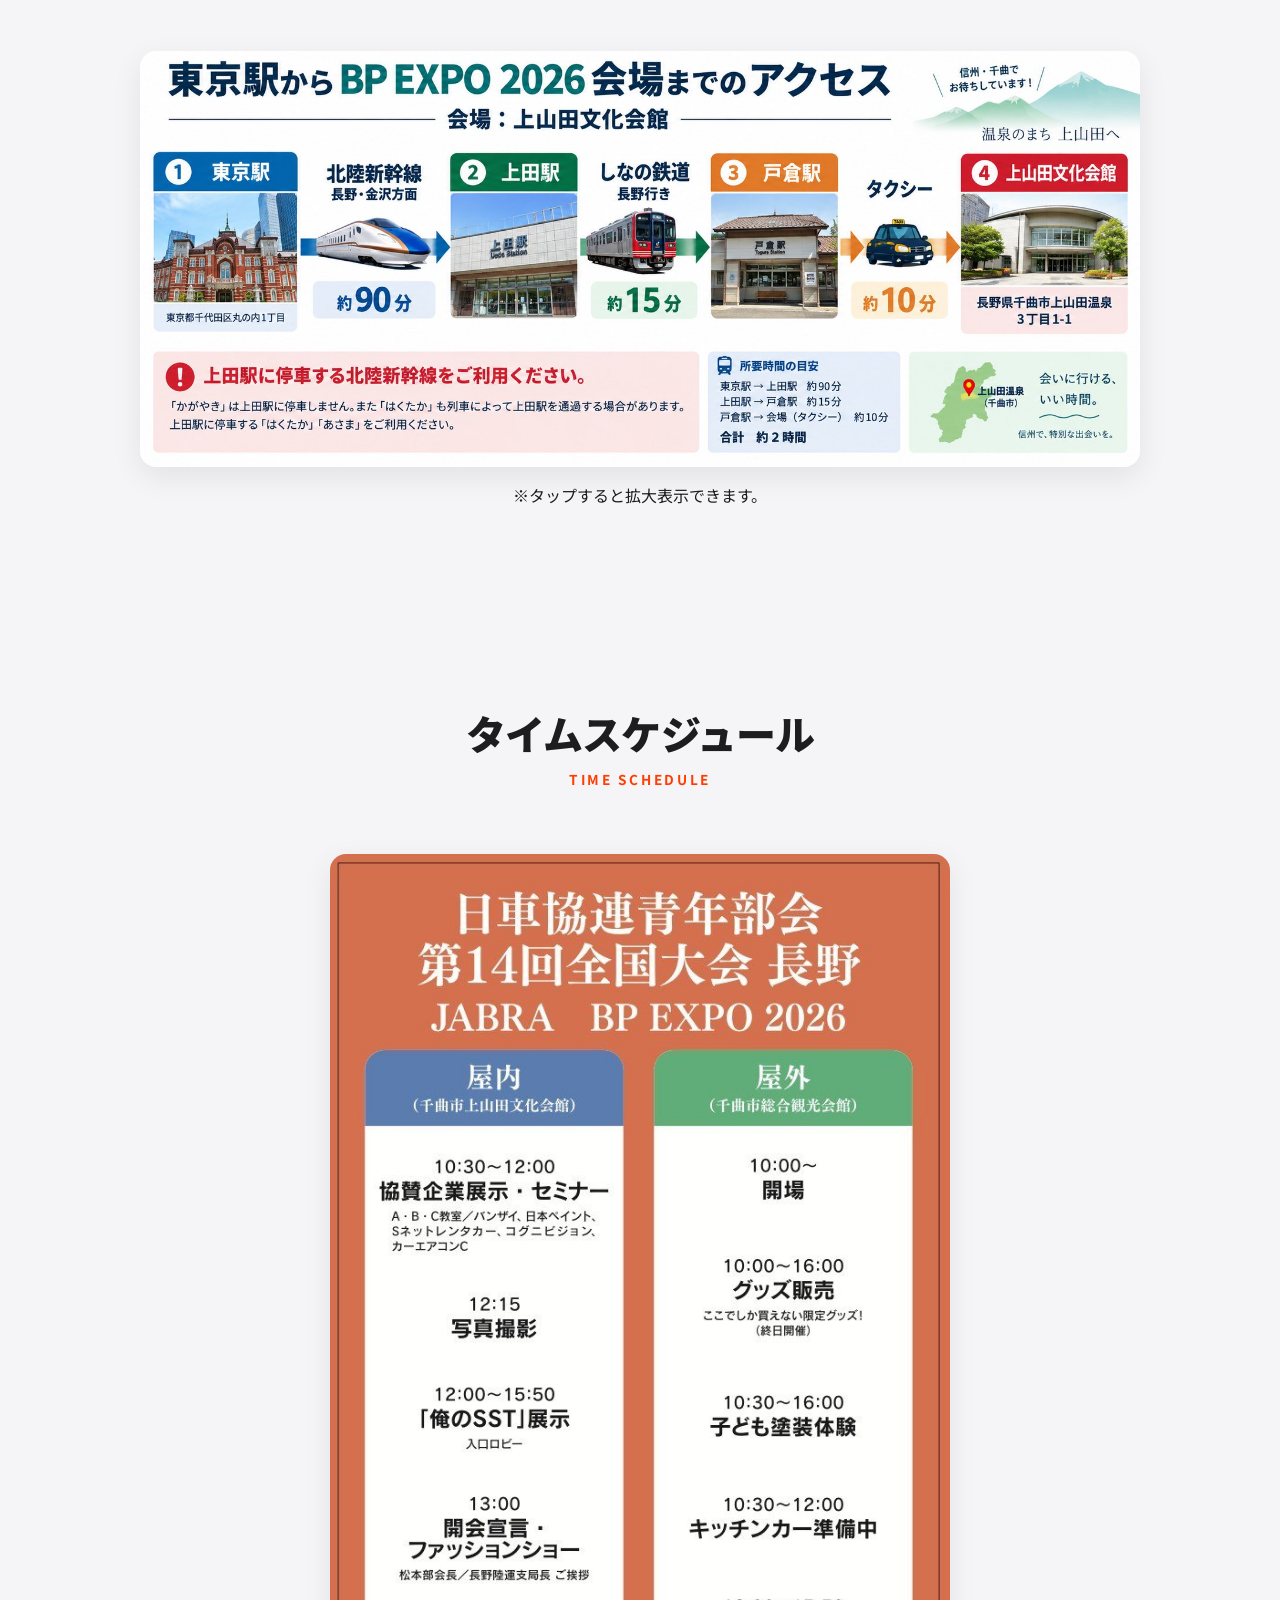
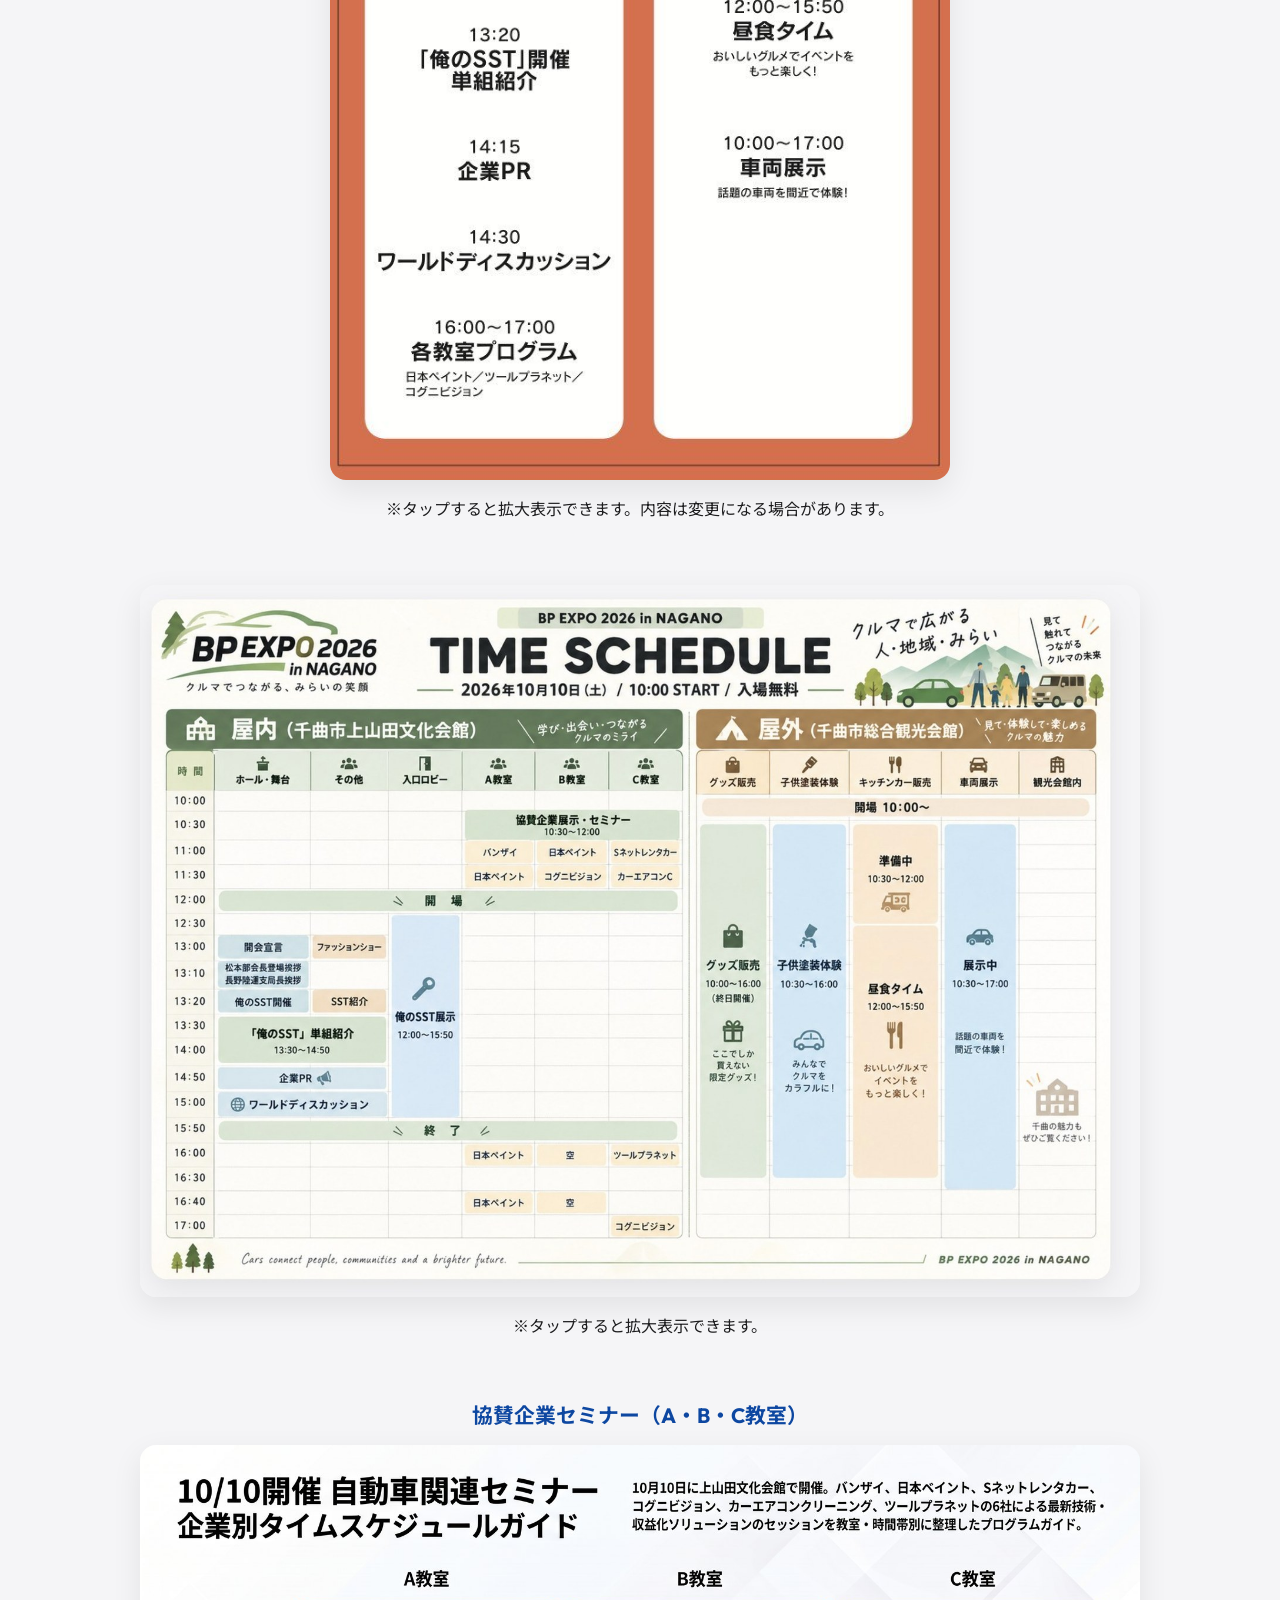
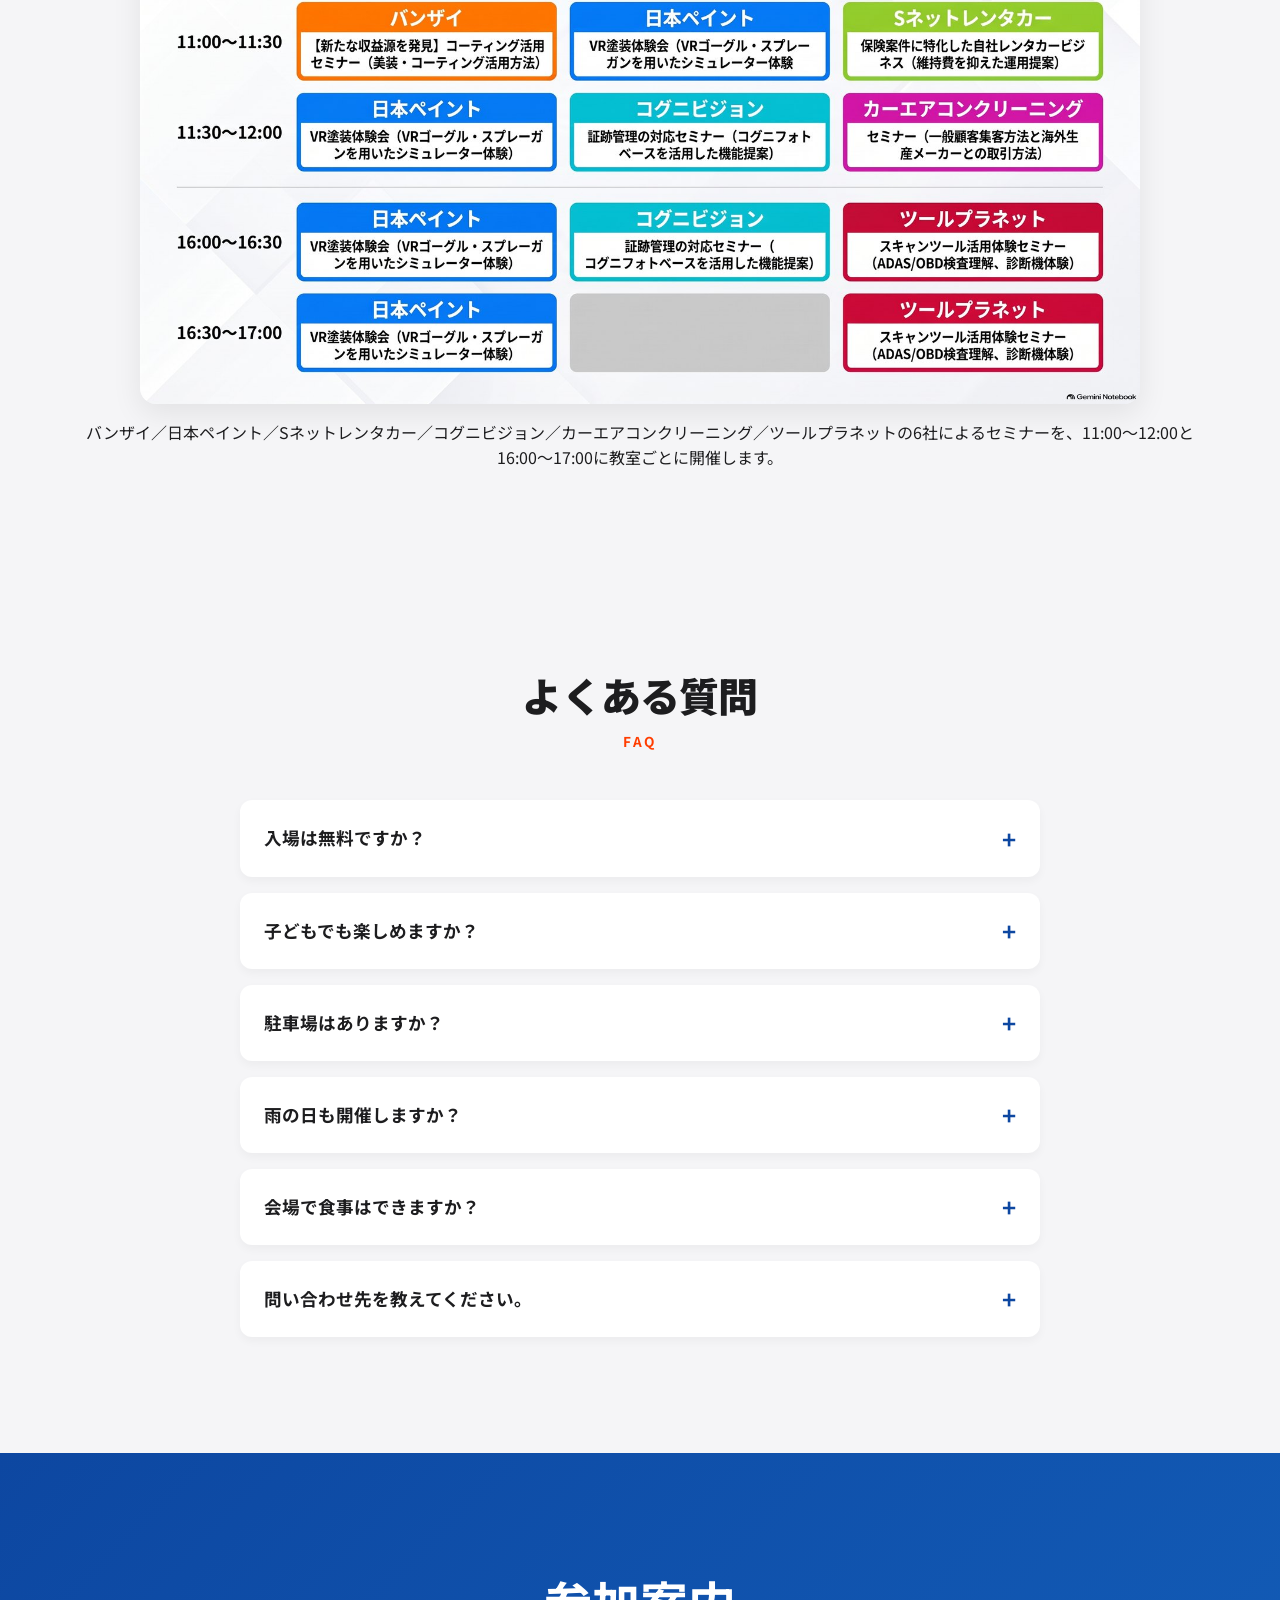
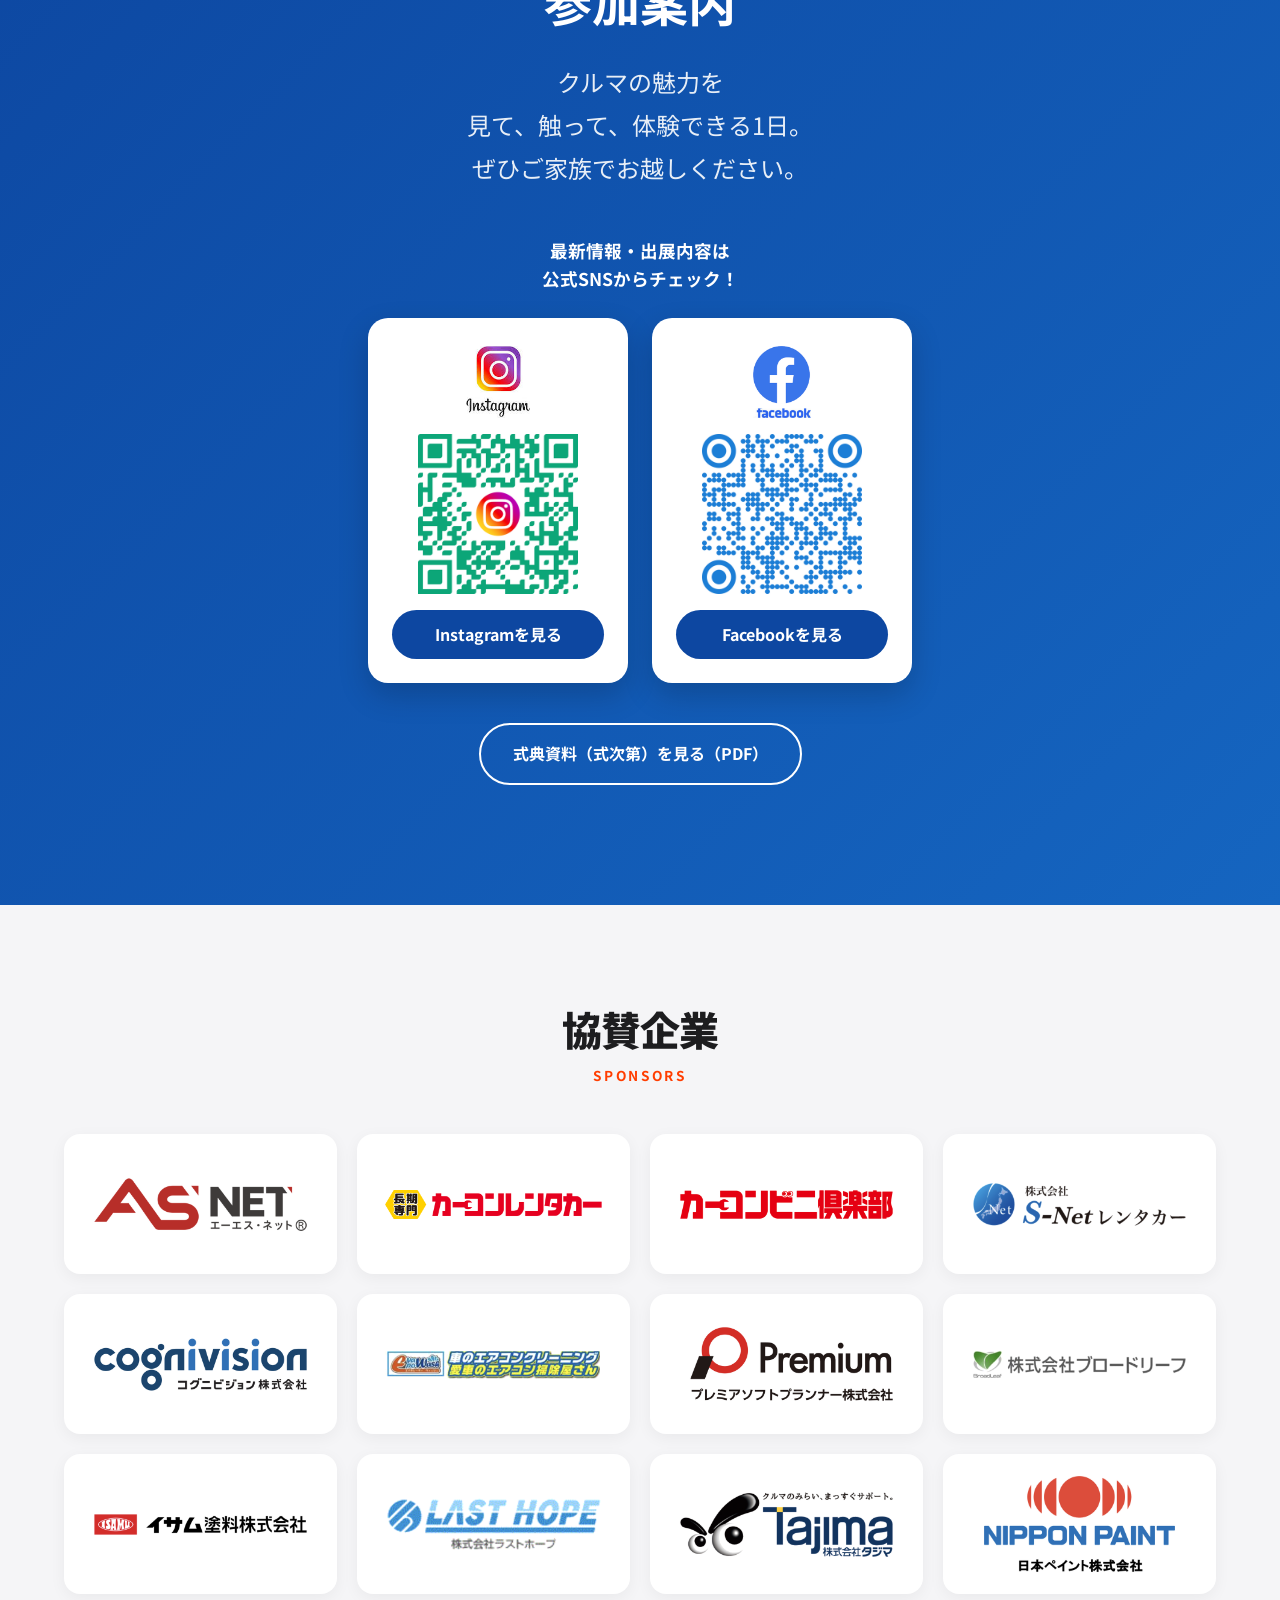
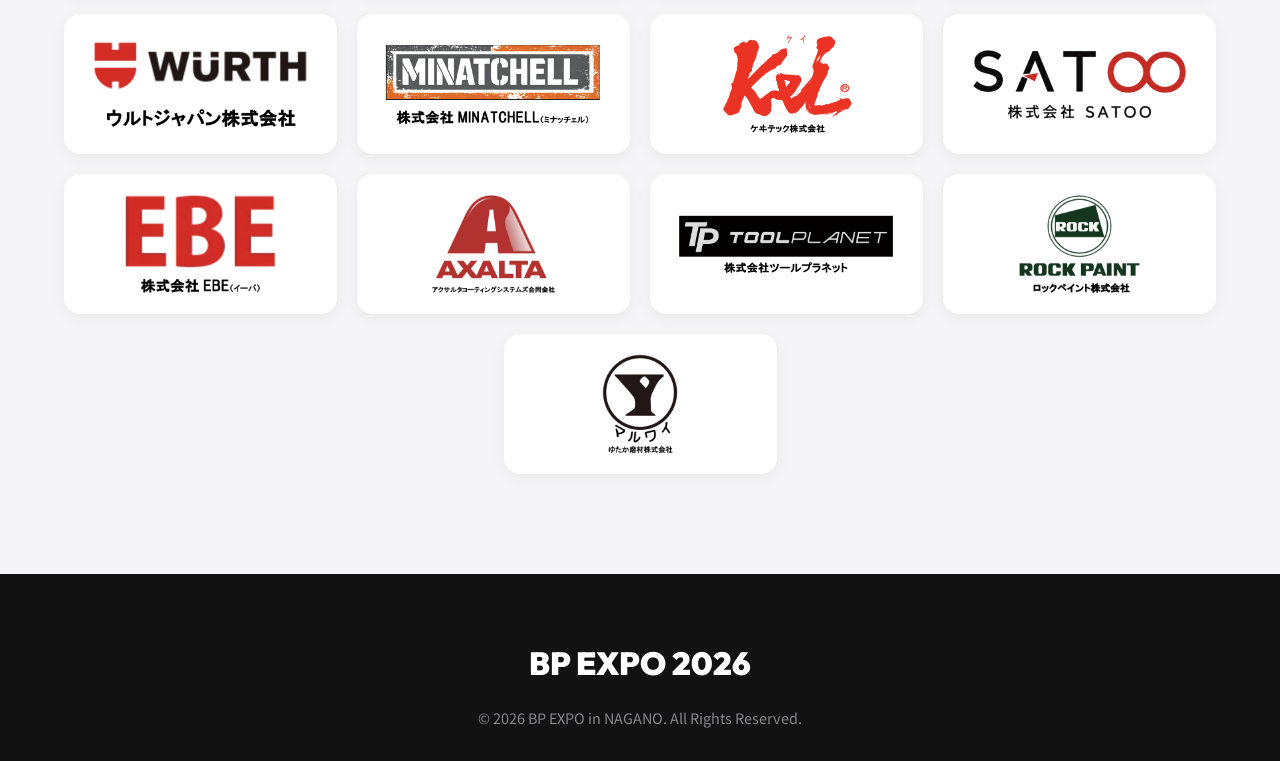
==== commit 63e4f5fd: "Add files via upload" ====
--- a/index.html
+++ b/index.html
@@ -417,6 +417,10 @@
                     <span class="sns-btn">Facebookを見る</span>
                 </a>
             </div>
+
+            <div class="doc-links">
+                <a class="doc-btn" href="ceremony.pdf" target="_blank" rel="noopener noreferrer">式典資料（式次第）を見る（PDF）</a>
+            </div>
         </div>
     </section>
 
--- a/style.css
+++ b/style.css
@@ -1008,6 +1008,26 @@
     }
 }
 
+.doc-links {
+    margin-top: 2.5rem;
+}
+
+.doc-btn {
+    display: inline-block;
+    padding: 1rem 2rem;
+    border: 2px solid #fff;
+    border-radius: 50px;
+    color: #fff;
+    font-weight: 700;
+    text-decoration: none;
+    transition: background 0.3s ease, color 0.3s ease;
+}
+
+.doc-btn:hover {
+    background: #fff;
+    color: var(--primary-color);
+}
+
 /* --- Animations (Reveal on Scroll) --- */
 .reveal {
     opacity: 0;
